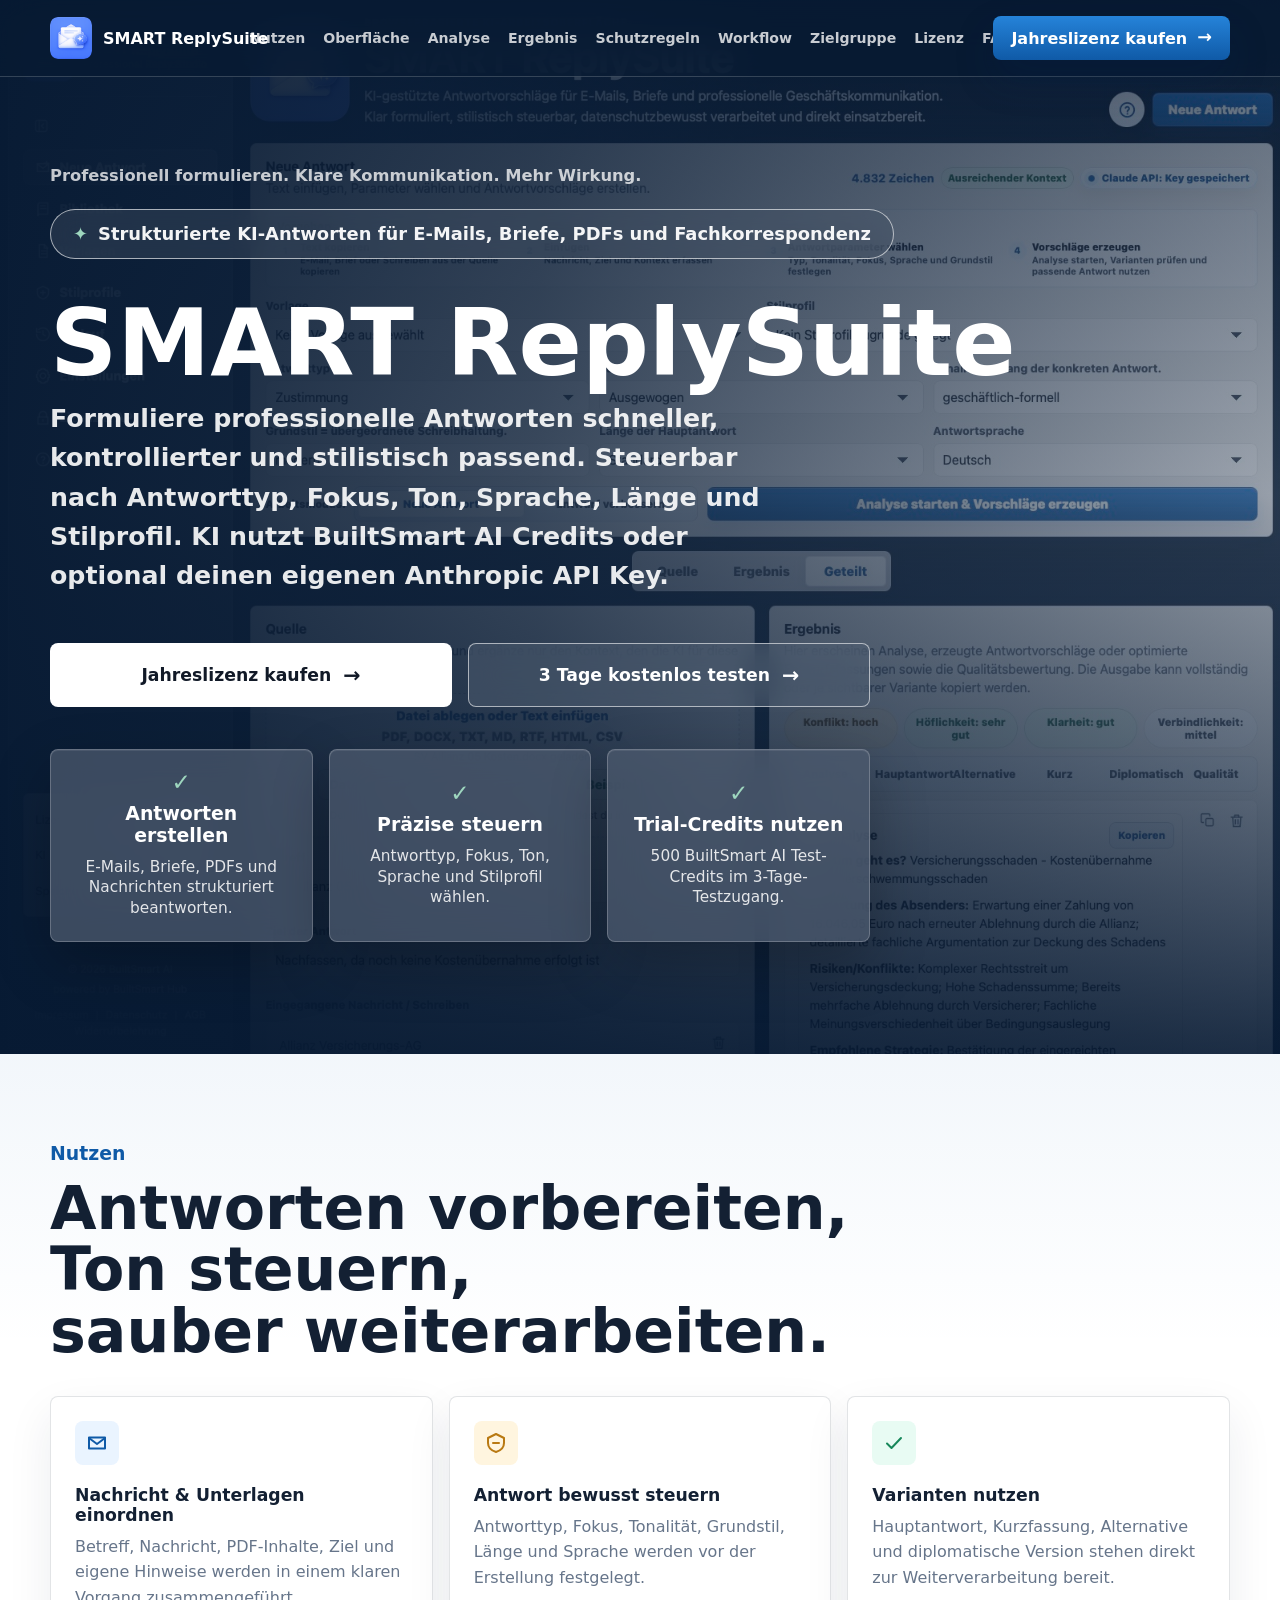
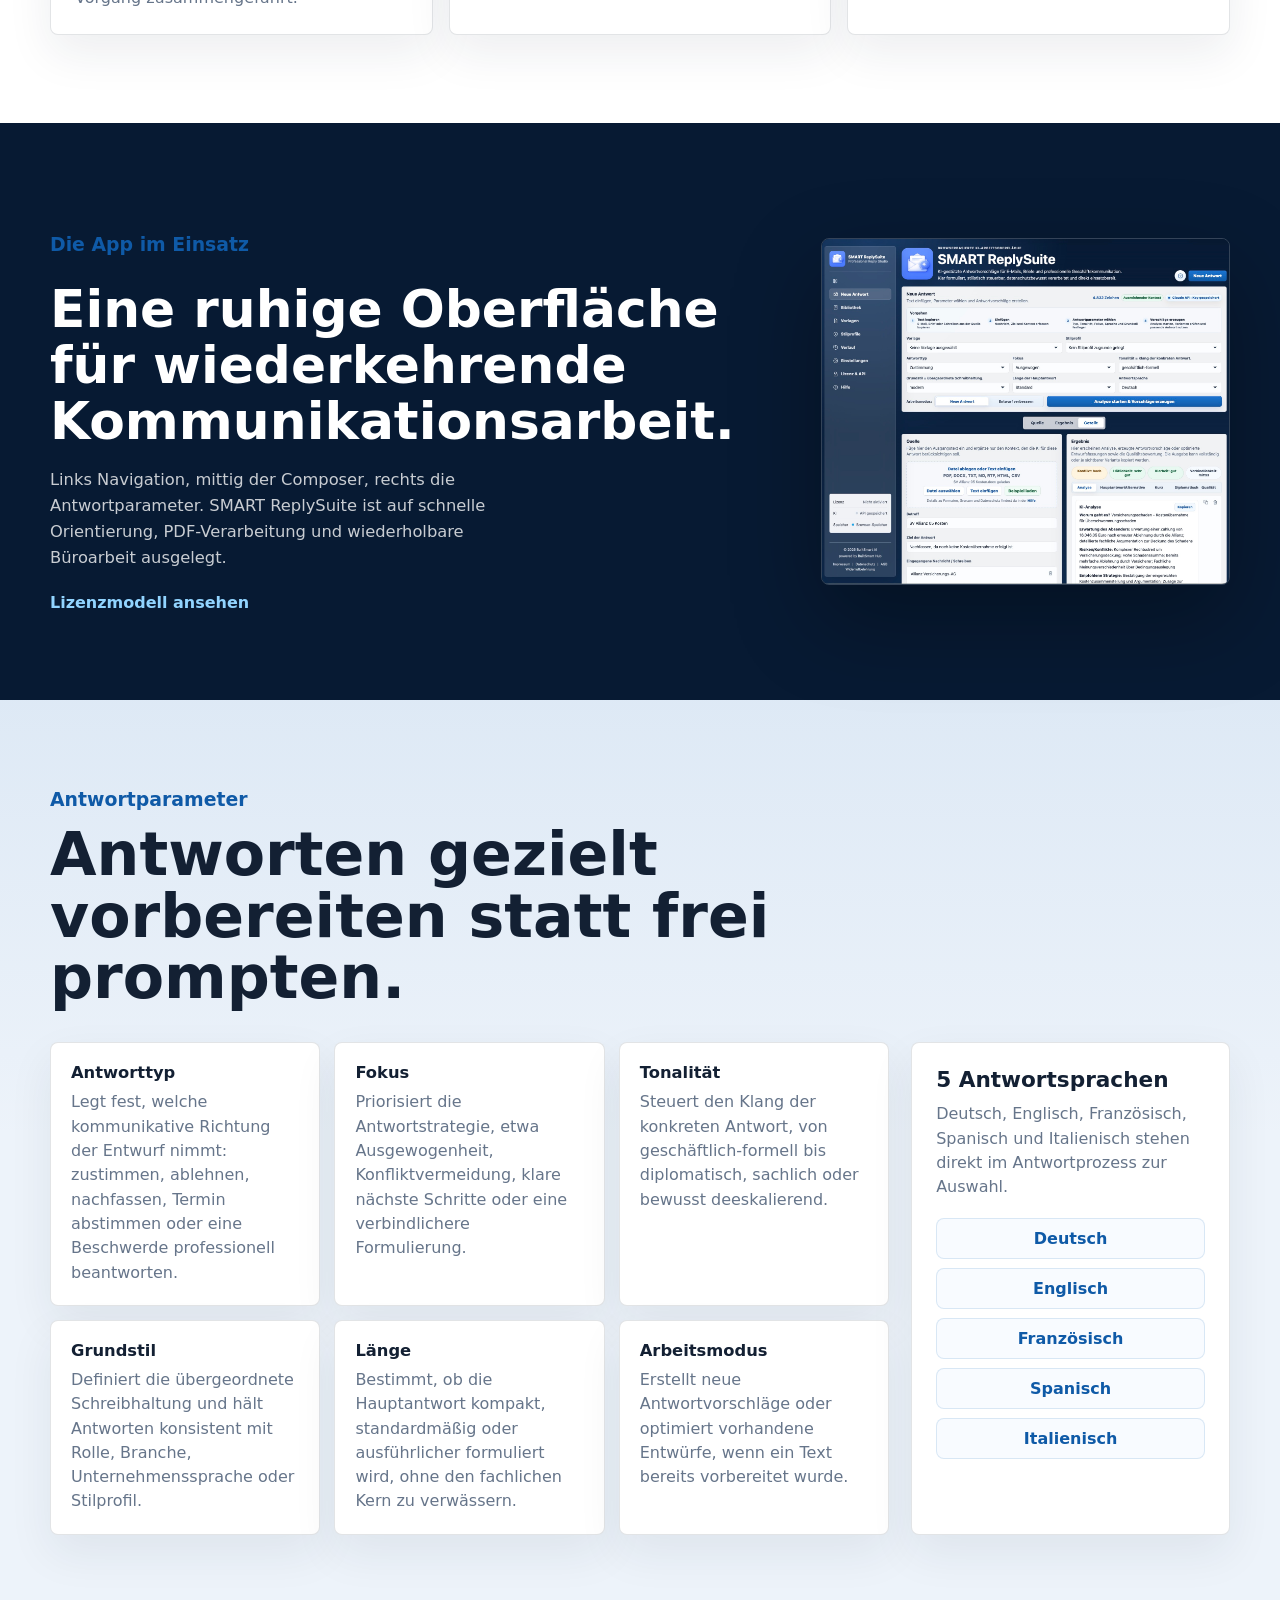
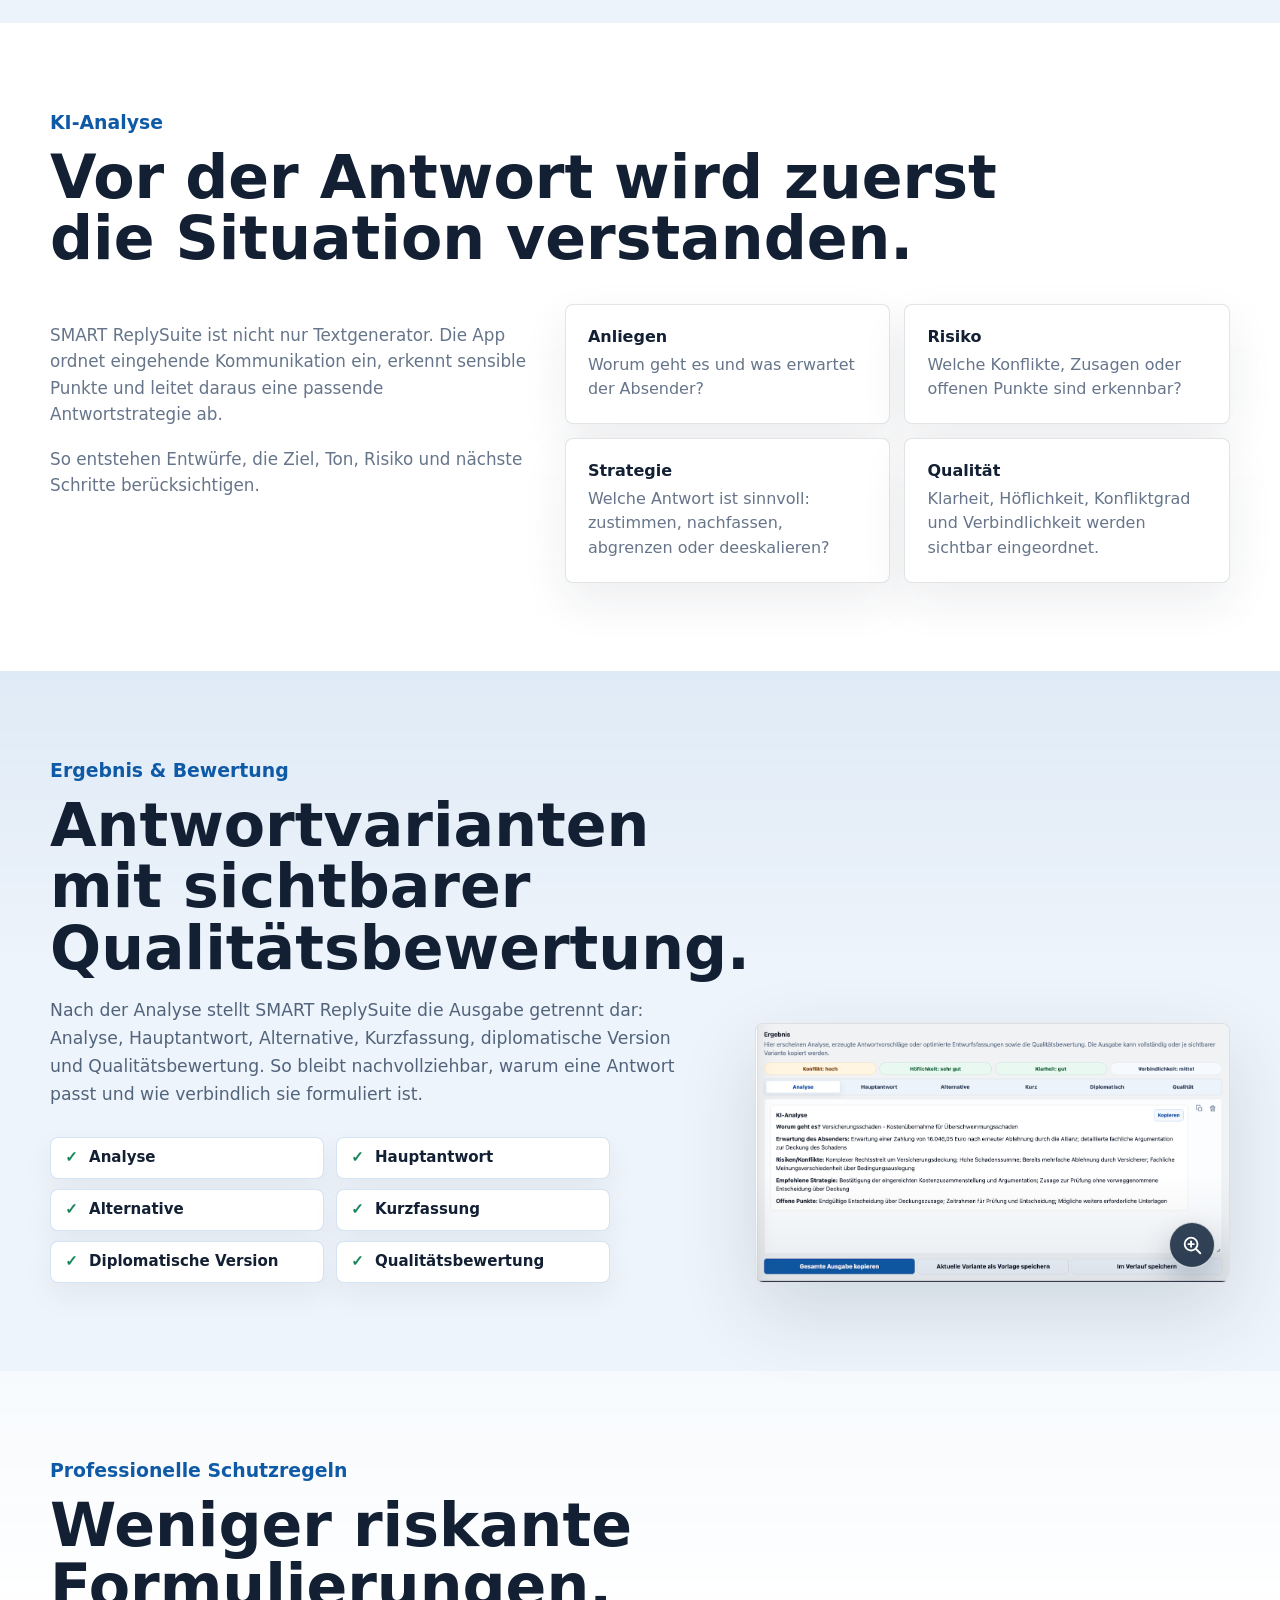
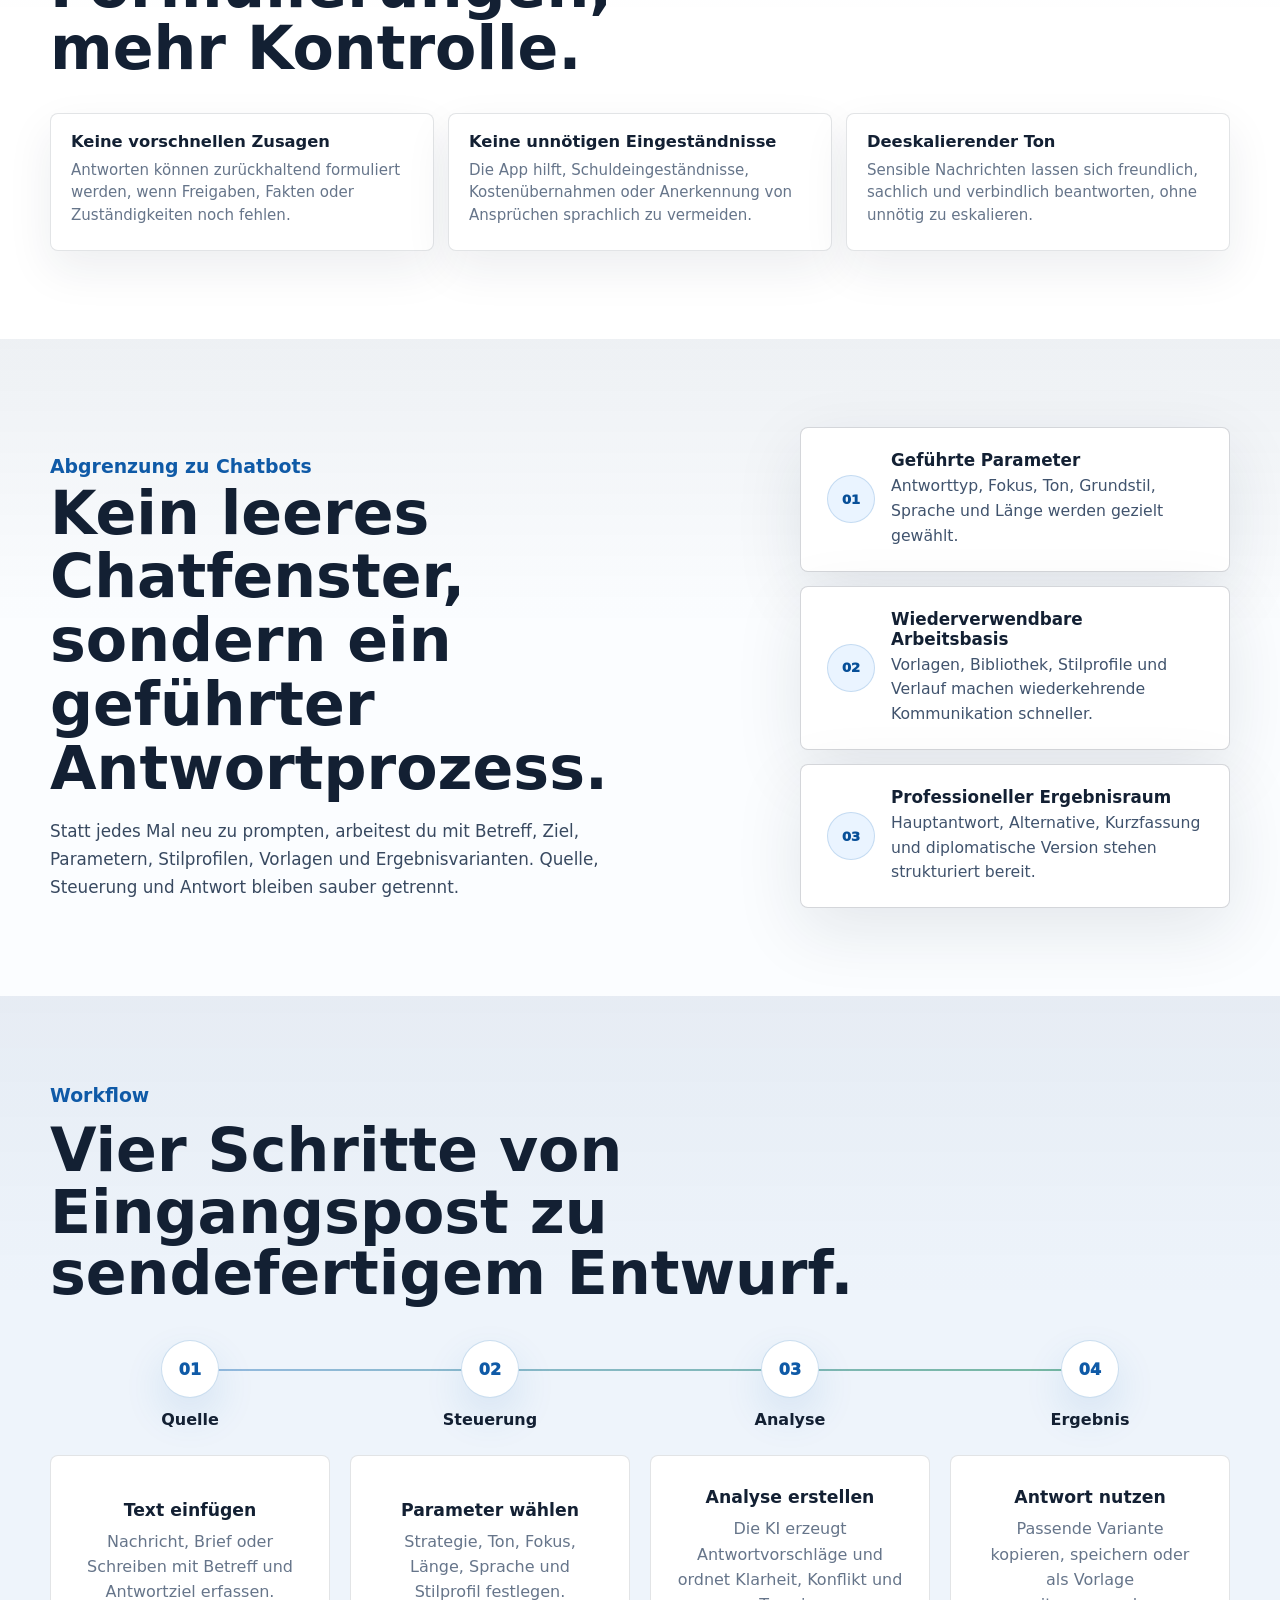
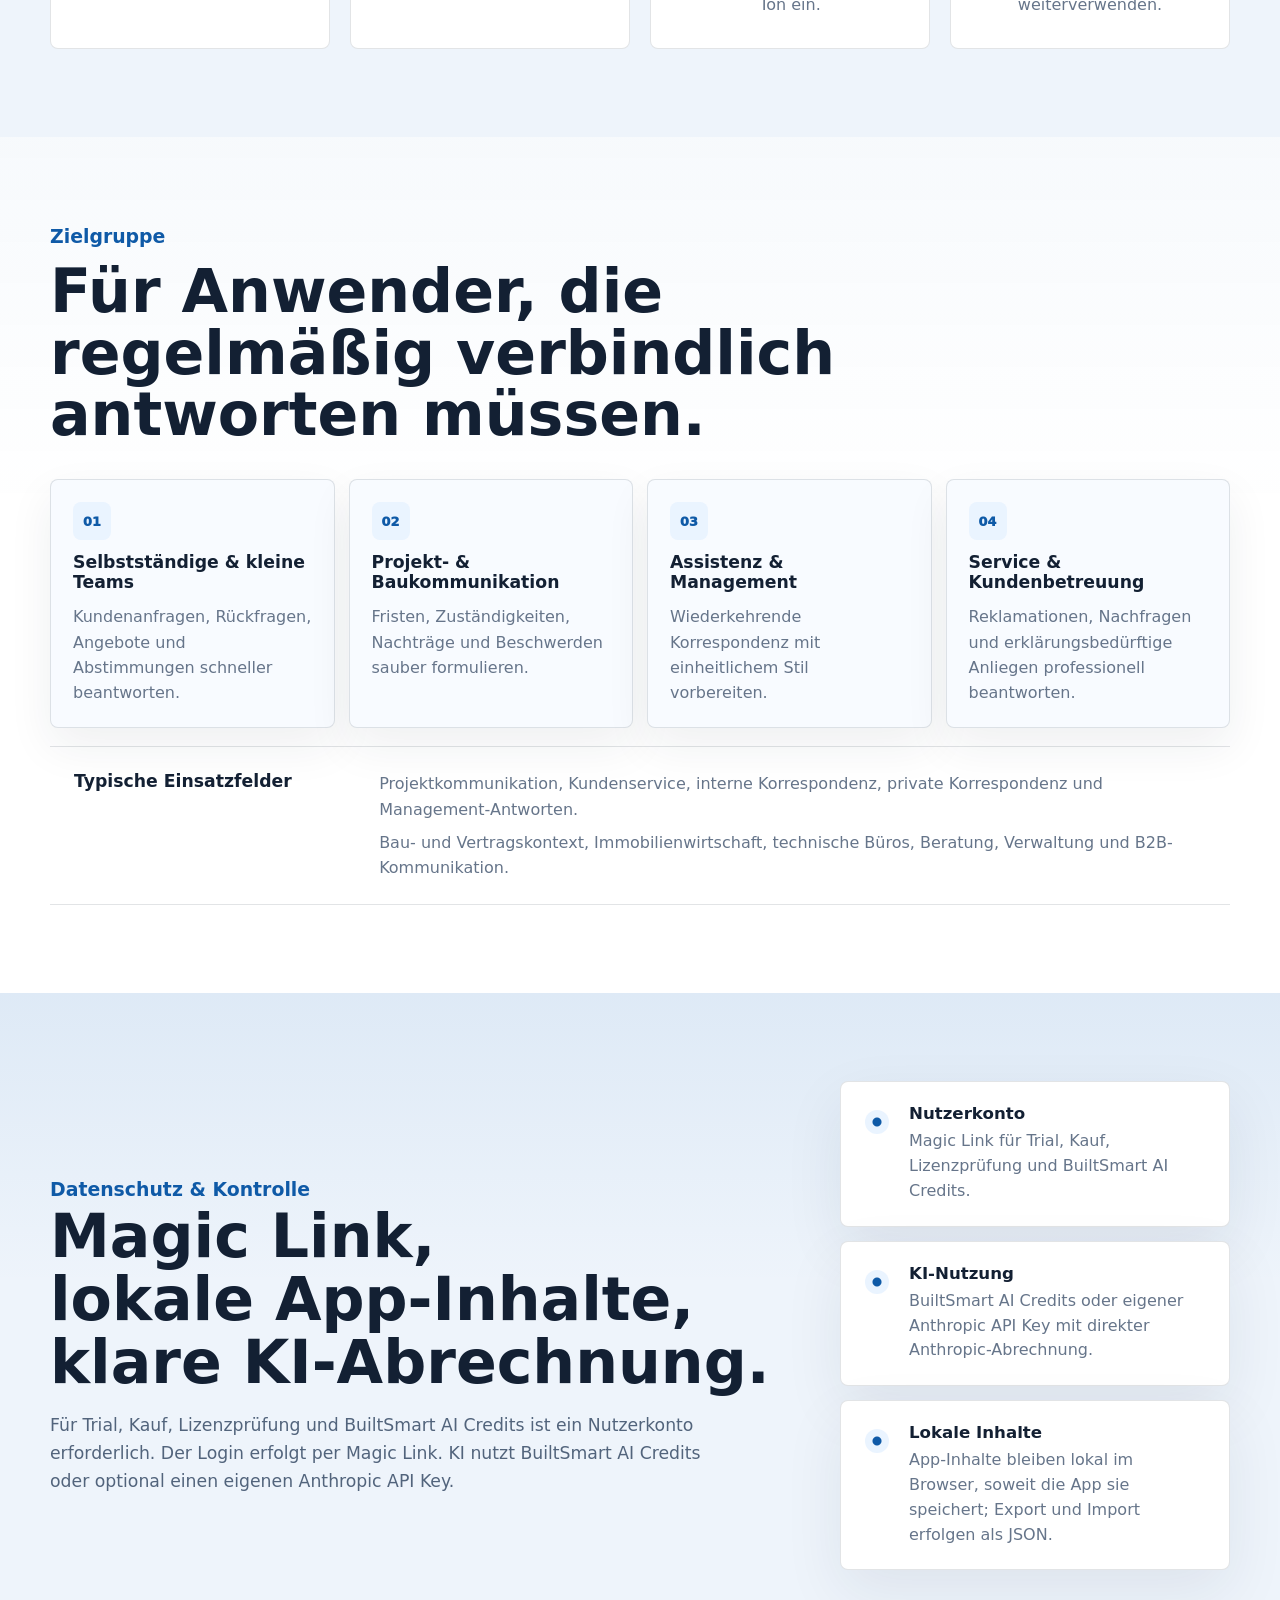
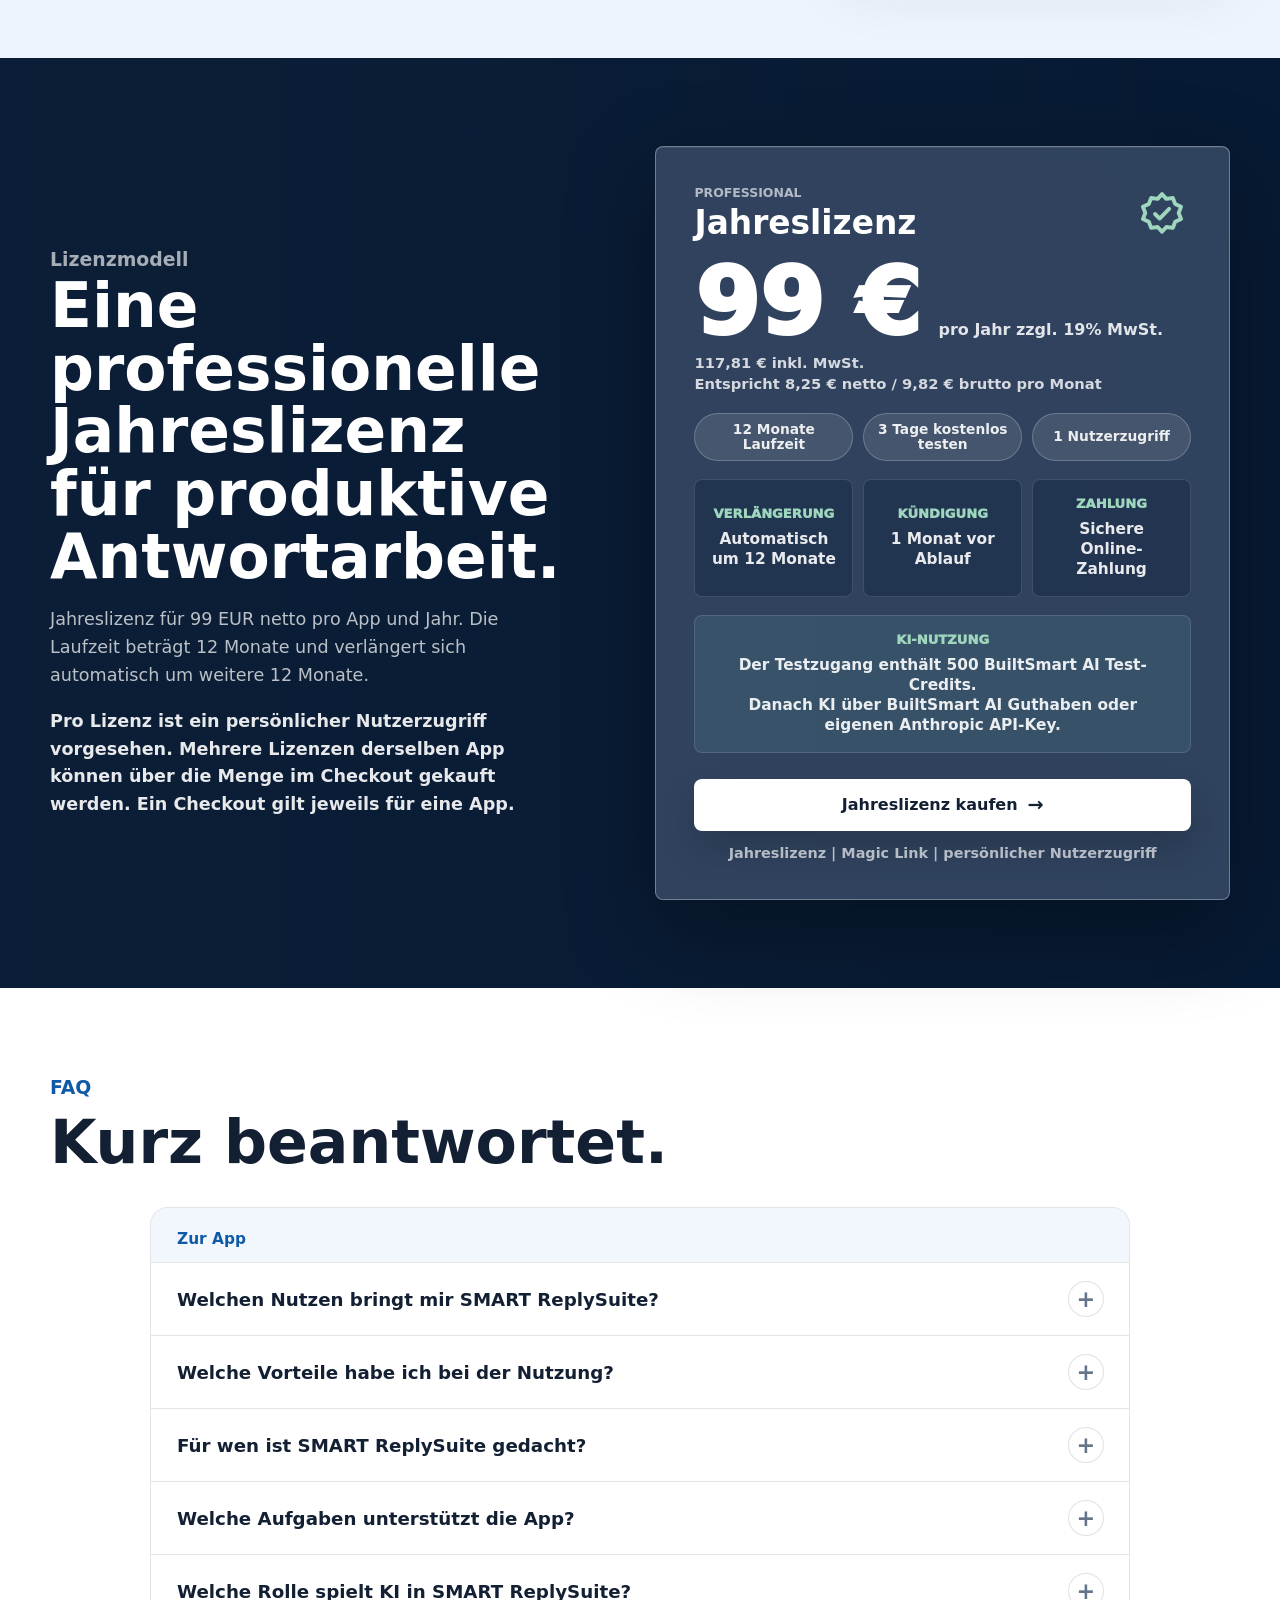
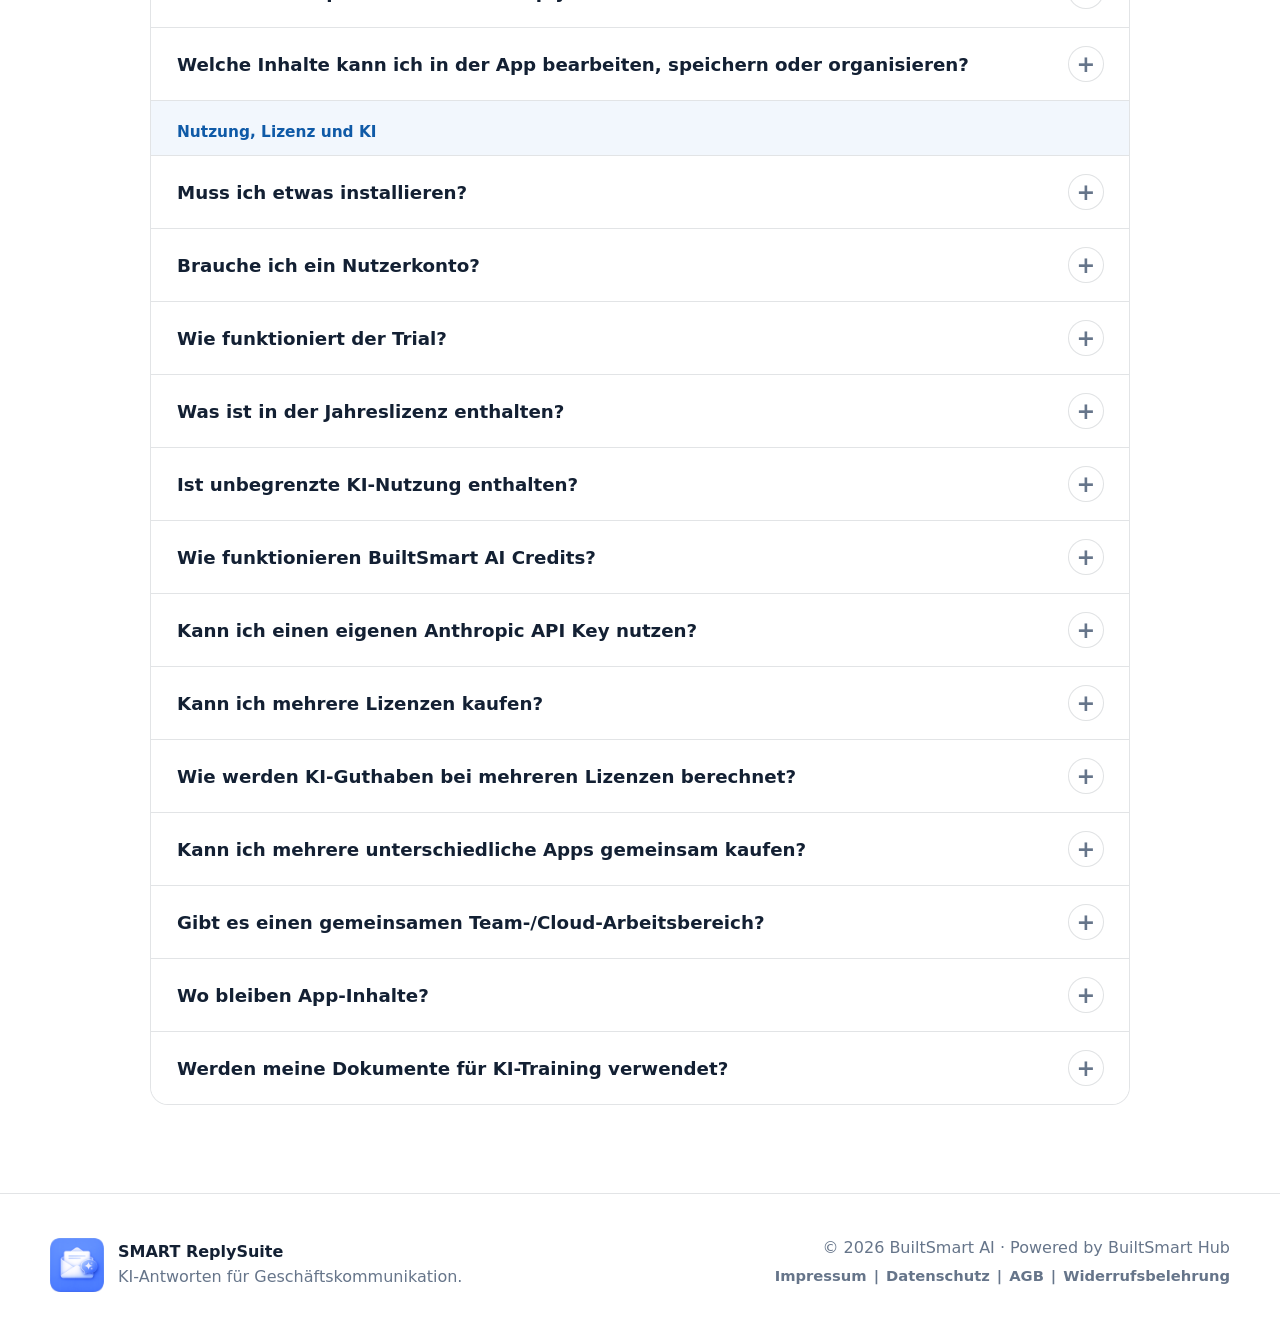
==== landing.html @ ddce15d4 "Update trial credits copy" ====
<!DOCTYPE html>
<html lang="de">
<head>
  <meta charset="UTF-8">
  <meta name="viewport" content="width=device-width, initial-scale=1.0">
  <title>SMART ReplySuite | KI-Antworten für E-Mails, Briefe und PDFs</title>
  <meta name="description" content="SMART ReplySuite ist eine browserbasierte App für professionelle KI-Antworten auf E-Mails, Briefe, PDFs und Geschäftskorrespondenz mit BuiltSmart AI Credits oder eigenem Anthropic API Key.">
  <link rel="canonical" href="https://bm1964-25.github.io/SMART-ReplySuite-Landingpage/">
  <meta name="robots" content="index, follow">
  <meta property="og:title" content="SMART ReplySuite | KI-Antworten für E-Mails, Briefe und PDFs">
  <meta property="og:description" content="Browserbasierte BuiltSmart App für professionelle KI-Antworten, PDF-/OCR-Verarbeitung, Stilprofile, Vorlagen und kontrollierte Geschäftskommunikation.">
  <meta property="og:type" content="website">
  <meta property="og:url" content="https://bm1964-25.github.io/SMART-ReplySuite-Landingpage/">
  <meta property="og:image" content="https://bm1964-25.github.io/SMART-ReplySuite-Landingpage/landing-hero-shot.jpg">
  <meta property="og:site_name" content="SMART ReplySuite">
  <meta name="twitter:card" content="summary_large_image">
  <meta name="twitter:title" content="SMART ReplySuite | KI-Antworten für E-Mails, Briefe und PDFs">
  <meta name="twitter:description" content="Professionelle Antwortvorschläge für Geschäftskommunikation mit BuiltSmart AI Credits, optionalem Anthropic API Key, PDF-/OCR-Unterstützung und Qualitätsbewertung.">
  <meta name="twitter:image" content="https://bm1964-25.github.io/SMART-ReplySuite-Landingpage/landing-hero-shot.jpg">
  <script type="application/ld+json">
    {
      "@context": "https://schema.org",
      "@graph": [
        {
          "@type": "Organization",
          "@id": "https://www.built-smart-hub.com/#organization",
          "name": "BuiltSmart Hub",
          "url": "https://www.built-smart-hub.com/",
          "email": "info@built-smart-hub.com"
        },
        {
          "@type": "SoftwareApplication",
          "@id": "https://bm1964-25.github.io/SMART-ReplySuite-Landingpage/#software",
          "name": "SMART ReplySuite",
          "applicationCategory": "BusinessApplication",
          "operatingSystem": "Windows, macOS, moderne Browser",
          "description": "SMART ReplySuite ist eine browserbasierte BuiltSmart App für professionelle KI-Antworten auf E-Mails, Briefe, PDFs und Geschäftskorrespondenz. Die App unterstützt Antwortparameter, Stilprofile, Vorlagen, PDF-/OCR-Verarbeitung, KI-Analyse, Antwortvarianten und Qualitätsbewertung.",
          "audience": {
            "@type": "Audience",
            "audienceType": "Selbstständige, kleine Teams, Projektkommunikation, Assistenz, Management, Service und Kundenbetreuung"
          },
          "featureList": [
            "KI-Analyse eingehender Nachrichten und Schreiben",
            "Antwortparameter für Antworttyp, Fokus, Ton, Sprache, Länge und Stilprofil",
            "Hauptantwort, Alternative, Kurzfassung und diplomatische Version",
            "Qualitätsbewertung für Konflikt, Höflichkeit, Klarheit und Verbindlichkeit",
            "PDF-Verarbeitung und OCR-Unterstützung für gescannte Seiten",
            "Vorlagen, Bibliothek, Verlauf, Export und Import lokaler Arbeitsdaten als JSON",
            "BuiltSmart AI Credits oder optional eigener Anthropic API Key"
          ],
          "softwareHelp": "https://bm1964-25.github.io/SMART-ReplySuite-Landingpage/#faq",
          "url": "https://bm1964-25.github.io/SMART-ReplySuite-Landingpage/",
          "image": "https://bm1964-25.github.io/SMART-ReplySuite-Landingpage/landing-hero-shot.jpg",
          "publisher": {
            "@id": "https://www.built-smart-hub.com/#organization"
          },
          "offers": {
            "@type": "Offer",
            "@id": "https://bm1964-25.github.io/SMART-ReplySuite-Landingpage/#offer",
            "name": "SMART ReplySuite Jahreslizenz",
            "price": "99.00",
            "priceCurrency": "EUR",
            "url": "https://bm1964-25.github.io/Landing-Tafel-Kontakt/?app=SMART%20ReplySuite&return=https%3A%2F%2Fbm1964-25.github.io%2FSMART-ReplySuite-Landingpage%2F",
            "availability": "https://schema.org/InStock",
            "priceSpecification": {
              "@type": "PriceSpecification",
              "price": "99.00",
              "priceCurrency": "EUR",
              "valueAddedTaxIncluded": false
            },
            "description": "Jahreslizenz für 99 Euro netto pro App und Jahr. Die Laufzeit beträgt 12 Monate und verlängert sich automatisch um weitere 12 Monate. Die Kündigung ist bis 1 Monat vor Ablauf möglich. Pro Lizenz ist ein persönlicher Nutzerzugriff vorgesehen. Die Jahreslizenz enthält den App-Zugang, aber keine unbegrenzte KI-Nutzung."
          }
        },
        {
          "@type": "Product",
          "@id": "https://bm1964-25.github.io/SMART-ReplySuite-Landingpage/#product",
          "name": "SMART ReplySuite",
          "description": "Browserbasierte BuiltSmart App für professionelle KI-gestützte Antwortarbeit mit PDF-/OCR-Verarbeitung, BuiltSmart AI Credits, optionalem Anthropic API Key und persönlichem Nutzerzugriff.",
          "brand": {
            "@type": "Brand",
            "name": "SMART ReplySuite"
          },
          "offers": {
            "@id": "https://bm1964-25.github.io/SMART-ReplySuite-Landingpage/#offer"
          }
        },
        {
          "@type": "FAQPage",
          "@id": "https://bm1964-25.github.io/SMART-ReplySuite-Landingpage/#faqpage",
          "mainEntity": [
            {
              "@type": "Question",
              "name": "Welchen Nutzen bringt mir SMART ReplySuite?",
              "acceptedAnswer": {
                "@type": "Answer",
                "text": "SMART ReplySuite hilft, E-Mails, Briefe, PDFs und wiederkehrende Korrespondenz schneller, strukturierter und kontrollierter zu beantworten. Die App verbindet Analyse, Antwortparameter, Stilprofile, Vorlagen und mehrere Antwortvarianten."
              }
            },
            {
              "@type": "Question",
              "name": "Welche Vorteile habe ich bei der Nutzung?",
              "acceptedAnswer": {
                "@type": "Answer",
                "text": "Antworten werden nachvollziehbarer vorbereitet, Tonalität und Verbindlichkeit lassen sich gezielt steuern, sensible Punkte werden sichtbar und Varianten wie Hauptantwort, Alternative, Kurzfassung und diplomatische Version stehen direkt bereit."
              }
            },
            {
              "@type": "Question",
              "name": "Für wen ist SMART ReplySuite gedacht?",
              "acceptedAnswer": {
                "@type": "Answer",
                "text": "Die App richtet sich an Selbstständige, kleine Teams, Projektkommunikation, Assistenz, Management, Service und Kundenbetreuung, die regelmäßig verbindlich und professionell antworten müssen."
              }
            },
            {
              "@type": "Question",
              "name": "Welche Aufgaben unterstützt die App?",
              "acceptedAnswer": {
                "@type": "Answer",
                "text": "SMART ReplySuite unterstützt beim Einordnen eingehender Nachrichten, beim Auslesen von PDF-Inhalten, beim Festlegen von Antwortparametern, beim Erstellen von KI-Analysen und beim Formulieren mehrerer Antwortvarianten."
              }
            },
            {
              "@type": "Question",
              "name": "Welche Rolle spielt KI in SMART ReplySuite?",
              "acceptedAnswer": {
                "@type": "Answer",
                "text": "KI ist Bestandteil der App-Funktion. Der Testzugang enthält 500 BuiltSmart AI Test-Credits. Danach laufen KI-Anfragen über BuiltSmart AI Guthaben oder optional über einen eigenen Anthropic API-Key."
              }
            },
            {
              "@type": "Question",
              "name": "Welche Inhalte kann ich in der App bearbeiten, speichern oder organisieren?",
              "acceptedAnswer": {
                "@type": "Answer",
                "text": "Du kannst Nachrichten, Briefe, PDF-Inhalte, Antwortentwürfe, Vorlagen, Stilprofile, Bibliothekseinträge und Verlauf organisieren. Wenn lokale Arbeitsdaten gespeichert werden, können sie als JSON exportiert und wieder importiert werden."
              }
            },
            {
              "@type": "Question",
              "name": "Muss ich etwas installieren?",
              "acceptedAnswer": {
                "@type": "Answer",
                "text": "Nein. SMART ReplySuite läuft browserbasiert in modernen Browsern auf Windows, macOS und anderen Systemen. Es ist kein Installer und keine separate Desktop-Installation erforderlich."
              }
            },
            {
              "@type": "Question",
              "name": "Brauche ich ein Nutzerkonto?",
              "acceptedAnswer": {
                "@type": "Answer",
                "text": "Ja. Für Trial, Kauf, Lizenzprüfung und BuiltSmart AI Credits ist ein Nutzerkonto erforderlich. Der Login erfolgt per Magic Link."
              }
            },
            {
              "@type": "Question",
              "name": "Wie funktioniert der Trial?",
              "acceptedAnswer": {
                "@type": "Answer",
                "text": "Du kannst SMART ReplySuite 3 Tage kostenlos testen. Der Testzugang enthält 500 BuiltSmart AI Test-Credits. Danach benötigst du eine Jahreslizenz. KI-Anfragen laufen anschließend über BuiltSmart AI Guthaben oder deinen eigenen Anthropic API-Key."
              }
            },
            {
              "@type": "Question",
              "name": "Was ist in der Jahreslizenz enthalten?",
              "acceptedAnswer": {
                "@type": "Answer",
                "text": "Die Jahreslizenz enthält den App-Zugang für einen persönlichen Nutzerzugriff. KI-Nutzung wird separat über BuiltSmart AI Credits oder über einen eigenen Anthropic API Key abgerechnet."
              }
            },
            {
              "@type": "Question",
              "name": "Ist unbegrenzte KI-Nutzung enthalten?",
              "acceptedAnswer": {
                "@type": "Answer",
                "text": "Nein. Die Jahreslizenz enthält den App-Zugang, aber keine unbegrenzte KI-Nutzung. KI-Aktionen werden über BuiltSmart AI Credits oder über einen eigenen Anthropic API Key genutzt."
              }
            },
            {
              "@type": "Question",
              "name": "Wie funktionieren BuiltSmart AI Credits?",
              "acceptedAnswer": {
                "@type": "Answer",
                "text": "BuiltSmart AI Credits gehören zum jeweiligen Nutzerkonto und sind appübergreifend innerhalb dieses Nutzerkontos nutzbar. Vor KI-Aktionen zeigt die App den voraussichtlichen Credit-Verbrauch an."
              }
            },
            {
              "@type": "Question",
              "name": "Kann ich einen eigenen Anthropic API Key nutzen?",
              "acceptedAnswer": {
                "@type": "Answer",
                "text": "Ja. Alternativ zu BuiltSmart AI Credits kann ein eigener Anthropic API Key genutzt werden. Die Abrechnung erfolgt dann direkt über Anthropic. Der Key bleibt lokal in der jeweiligen App und wird nicht an das BuiltSmart Lizenzsystem gesendet."
              }
            },
            {
              "@type": "Question",
              "name": "Kann ich mehrere Lizenzen kaufen?",
              "acceptedAnswer": {
                "@type": "Answer",
                "text": "Ja. Mehrere Lizenzen derselben App können im Checkout über die Menge gekauft werden. Jede Lizenz ist für einen getrennten persönlichen Nutzerzugriff vorgesehen."
              }
            },
            {
              "@type": "Question",
              "name": "Wie werden KI-Guthaben bei mehreren Lizenzen berechnet?",
              "acceptedAnswer": {
                "@type": "Answer",
                "text": "Mehrere App-Lizenzen schalten mehrere persönliche Nutzerzugriffe frei. BuiltSmart AI Credits werden separat pro Nutzerkonto geführt. Trial-Credits werden beim Start des Trials dem jeweiligen Nutzerkonto gutgeschrieben. Bezahlte AI-Credits stehen dem Nutzerkonto zur Verfügung, über das sie gekauft wurden."
              }
            },
            {
              "@type": "Question",
              "name": "Kann ich mehrere unterschiedliche Apps gemeinsam kaufen?",
              "acceptedAnswer": {
                "@type": "Answer",
                "text": "Nein. Ein Checkout gilt jeweils für eine App. Mehrere Lizenzen derselben App können über die Menge gekauft werden."
              }
            },
            {
              "@type": "Question",
              "name": "Gibt es einen gemeinsamen Team-/Cloud-Arbeitsbereich?",
              "acceptedAnswer": {
                "@type": "Answer",
                "text": "Nein. Mehrere Lizenzen bedeuten mehrere getrennte persönliche Nutzerzugriffe, keinen gemeinsamen Team-/Cloud-Arbeitsbereich."
              }
            },
            {
              "@type": "Question",
              "name": "Wo bleiben App-Inhalte?",
              "acceptedAnswer": {
                "@type": "Answer",
                "text": "App-Inhalte bleiben in der jeweiligen App lokal im Browser, soweit die App so gebaut ist. Wenn eigene Inhalte gespeichert werden, werden Export und Import angeboten."
              }
            },
            {
              "@type": "Question",
              "name": "Werden meine Dokumente für KI-Training verwendet?",
              "acceptedAnswer": {
                "@type": "Answer",
                "text": "Bei Nutzung über die Anthropic API werden Inhalte nur zur jeweiligen KI-Anfrage übertragen. Nach Anthropic-Angaben werden Daten aus kommerziellen Produkten wie der Anthropic API nicht zum Training generativer Modelle verwendet, sofern der Kunde nicht ausdrücklich einer Nutzung zur Modellverbesserung zustimmt. Das unterscheidet sich von privaten Chat-Oberflächen, deren Datenschutz- und Trainingsoptionen separat geregelt sein können."
              }
            }
          ]
        }
      ]
    }
  </script>
  <script>
    (() => {
      if ("scrollRestoration" in history) {
        history.scrollRestoration = "manual";
      }

      const showHero = () => {
        if (window.location.hash) {
          history.replaceState(null, "", window.location.pathname + window.location.search);
        }
        window.scrollTo(0, 0);
      };

      showHero();
      window.addEventListener("DOMContentLoaded", showHero, { once: true });
      window.addEventListener("load", () => {
        showHero();
        requestAnimationFrame(showHero);
        window.setTimeout(showHero, 150);
      });
      window.addEventListener("pageshow", () => {
        showHero();
        requestAnimationFrame(showHero);
      });
    })();
  </script>
  <link rel="stylesheet" href="landing-styles.css?v=20260531-builtstandard">
</head>
<body>
  <header class="site-header" aria-label="Seitennavigation">
    <a class="brand" href="landing.html" aria-label="SMART ReplySuite Start">
      <img src="assets/smart-mailresponse-icon.png" alt="" aria-hidden="true">
      <span>SMART ReplySuite</span>
    </a>
    <nav class="nav-links" aria-label="Landingpage Navigation">
      <a href="#benefits">Nutzen</a>
      <a href="#product">Oberfläche</a>
      <a href="#analysis">Analyse</a>
      <a href="#result">Ergebnis</a>
      <a href="#safeguards">Schutzregeln</a>
      <a href="#workflow">Workflow</a>
      <a href="#audience">Zielgruppe</a>
      <a href="#pricing">Lizenz</a>
      <a href="#faq">FAQ</a>
    </nav>
    <a class="nav-cta" href="https://bm1964-25.github.io/Landing-Tafel-Kontakt/?app=SMART%20ReplySuite&return=https%3A%2F%2Fbm1964-25.github.io%2FSMART-ReplySuite-Landingpage%2F">Jahreslizenz kaufen</a>
  </header>

  <main>
    <section class="hero" aria-labelledby="hero-title">
      <div class="hero-media" aria-hidden="true">
        <img src="landing-hero-shot.jpg?v=20260525-hero-shot" alt="">
      </div>
      <div class="hero-content">
        <p class="eyebrow">Professionell formulieren. Klare Kommunikation. Mehr Wirkung.</p>
        <p class="hero-pill">Strukturierte KI-Antworten für E-Mails, Briefe, PDFs und Fachkorrespondenz</p>
        <h1 id="hero-title">SMART ReplySuite</h1>
        <p class="hero-copy">Formuliere professionelle Antworten schneller, kontrollierter und stilistisch passend. Steuerbar nach Antworttyp, Fokus, Ton, Sprache, Länge und Stilprofil. KI nutzt BuiltSmart AI Credits oder optional deinen eigenen Anthropic API Key.</p>
        <div class="hero-actions" aria-label="Hauptaktionen">
          <a class="primary-button" href="https://bm1964-25.github.io/Landing-Tafel-Kontakt/?app=SMART%20ReplySuite&return=https%3A%2F%2Fbm1964-25.github.io%2FSMART-ReplySuite-Landingpage%2F">Jahreslizenz kaufen</a>
          <a class="secondary-button" href="https://bm1964-25.github.io/Landing-Tafel-Kontakt/?app=SMART%20ReplySuite&return=https%3A%2F%2Fbm1964-25.github.io%2FSMART-ReplySuite-Landingpage%2F">3 Tage kostenlos testen</a>
        </div>
        <dl class="hero-metrics" aria-label="Produktvorteile">
          <div><dt>Antworten erstellen</dt><dd>E-Mails, Briefe, PDFs und Nachrichten strukturiert beantworten.</dd></div>
          <div><dt>Präzise steuern</dt><dd>Antworttyp, Fokus, Ton, Sprache und Stilprofil wählen.</dd></div>
          <div><dt>Trial-Credits nutzen</dt><dd>500 BuiltSmart AI Test-Credits im 3-Tage-Testzugang.</dd></div>
        </dl>
      </div>
    </section>

    <section class="section intro-section" id="benefits" aria-labelledby="benefits-title">
      <div class="section-heading">
        <p class="eyebrow dark">Nutzen</p>
        <h2 id="benefits-title">Antworten vorbereiten,<br>Ton steuern,<br>sauber weiterarbeiten.</h2>
      </div>
      <div class="intro-grid">
        <article>
          <span class="icon-wrap" aria-hidden="true">
            <svg viewBox="0 0 24 24"><path d="M4 6.5h16v11H4v-11Z"></path><path d="m4 7 8 6 8-6"></path></svg>
          </span>
          <h3>Nachricht & Unterlagen einordnen</h3>
          <p>Betreff, Nachricht, PDF-Inhalte, Ziel und eigene Hinweise werden in einem klaren Vorgang zusammengeführt.</p>
        </article>
        <article>
          <span class="icon-wrap amber" aria-hidden="true">
            <svg viewBox="0 0 24 24"><path d="M12 3 4 7v5c0 4.6 3.2 7.5 8 9 4.8-1.5 8-4.4 8-9V7l-8-4Z"></path><path d="M9 12h6"></path></svg>
          </span>
          <h3>Antwort bewusst steuern</h3>
          <p>Antworttyp, Fokus, Tonalität, Grundstil, Länge und Sprache werden vor der Erstellung festgelegt.</p>
        </article>
        <article>
          <span class="icon-wrap green" aria-hidden="true">
            <svg viewBox="0 0 24 24"><path d="M5 12.5 9.5 17 19 7"></path></svg>
          </span>
          <h3>Varianten nutzen</h3>
          <p>Hauptantwort, Kurzfassung, Alternative und diplomatische Version stehen direkt zur Weiterverarbeitung bereit.</p>
        </article>
      </div>
    </section>

    <section class="product-band" id="product" aria-labelledby="product-title">
      <div class="product-copy">
        <p class="eyebrow dark">Die App im Einsatz</p>
        <h2 id="product-title">Eine ruhige Oberfläche für wiederkehrende <span class="no-break">Kommunikationsarbeit.</span></h2>
        <p>Links Navigation, mittig der Composer, rechts die Antwortparameter. SMART ReplySuite ist auf schnelle Orientierung, PDF-Verarbeitung und wiederholbare Büroarbeit ausgelegt.</p>
        <a class="text-link" href="#pricing">Lizenzmodell ansehen</a>
      </div>
      <figure class="product-shot">
        <img src="landing-hero-shot.jpg?v=20260525-hero-shot" alt="Screenshot der SMART ReplySuite Arbeitsoberfläche">
      </figure>
    </section>

    <section class="section parameter-section" id="parameters" aria-labelledby="parameters-title">
      <div class="section-heading">
        <p class="eyebrow dark">Antwortparameter</p>
        <h2 id="parameters-title">Antworten gezielt vorbereiten statt frei prompten.</h2>
      </div>
      <div class="parameter-layout">
        <div class="parameter-grid" aria-label="Antwortparameter">
            <article><strong>Antworttyp</strong><span>Legt fest, welche kommunikative Richtung der Entwurf nimmt: zustimmen, ablehnen, nachfassen, Termin abstimmen oder eine Beschwerde professionell beantworten.</span></article>
            <article><strong>Fokus</strong><span>Priorisiert die Antwortstrategie, etwa Ausgewogenheit, Konfliktvermeidung, klare nächste Schritte oder eine verbindlichere Formulierung.</span></article>
            <article><strong>Tonalität</strong><span>Steuert den Klang der konkreten Antwort, von geschäftlich-formell bis diplomatisch, sachlich oder bewusst deeskalierend.</span></article>
            <article><strong>Grundstil</strong><span>Definiert die übergeordnete Schreibhaltung und hält Antworten konsistent mit Rolle, Branche, Unternehmenssprache oder Stilprofil.</span></article>
            <article><strong>Länge</strong><span>Bestimmt, ob die Hauptantwort kompakt, standardmäßig oder ausführlicher formuliert wird, ohne den fachlichen Kern zu verwässern.</span></article>
            <article><strong>Arbeitsmodus</strong><span>Erstellt neue Antwortvorschläge oder optimiert vorhandene Entwürfe, wenn ein Text bereits vorbereitet wurde.</span></article>
        </div>
        <aside class="language-panel" aria-label="Antwortsprachen">
          <h3>5 Antwortsprachen</h3>
          <p>Deutsch, Englisch, Französisch, Spanisch und Italienisch stehen direkt im Antwortprozess zur Auswahl.</p>
          <div>
            <span>Deutsch</span>
            <span>Englisch</span>
            <span>Französisch</span>
            <span>Spanisch</span>
            <span>Italienisch</span>
          </div>
        </aside>
      </div>
    </section>

    <section class="section analysis-section" id="analysis" aria-labelledby="analysis-title">
      <div class="section-heading">
        <p class="eyebrow dark">KI-Analyse</p>
        <h2 id="analysis-title">Vor der Antwort wird zuerst die Situation verstanden.</h2>
      </div>
      <div class="analysis-layout">
        <div class="analysis-copy">
          <p>SMART ReplySuite ist nicht nur Textgenerator. Die App ordnet eingehende Kommunikation ein, erkennt sensible Punkte und leitet daraus eine passende Antwortstrategie ab.</p>
          <p>So entstehen Entwürfe, die Ziel, Ton, Risiko und nächste Schritte berücksichtigen.</p>
        </div>
        <div class="analysis-grid" aria-label="Analysemerkmale">
          <article><strong>Anliegen</strong><span>Worum geht es und was erwartet der Absender?</span></article>
          <article><strong>Risiko</strong><span>Welche Konflikte, Zusagen oder offenen Punkte sind erkennbar?</span></article>
          <article><strong>Strategie</strong><span>Welche Antwort ist sinnvoll: zustimmen, nachfassen, abgrenzen oder deeskalieren?</span></article>
          <article><strong>Qualität</strong><span>Klarheit, Höflichkeit, Konfliktgrad und Verbindlichkeit werden sichtbar eingeordnet.</span></article>
        </div>
      </div>
    </section>

    <section class="section result-section" id="result" aria-labelledby="result-title">
      <div class="result-copy">
        <p class="eyebrow dark">Ergebnis & Bewertung</p>
        <h2 id="result-title">Antwortvarianten mit sichtbarer Qualitätsbewertung.</h2>
        <p>Nach der Analyse stellt SMART ReplySuite die Ausgabe getrennt dar: Analyse, Hauptantwort, Alternative, Kurzfassung, diplomatische Version und Qualitätsbewertung. So bleibt nachvollziehbar, warum eine Antwort passt und wie verbindlich sie formuliert ist.</p>
        <div class="result-highlights" aria-label="Bestandteile der Ergebnisansicht">
          <span>Analyse</span>
          <span>Hauptantwort</span>
          <span>Alternative</span>
          <span>Kurzfassung</span>
          <span>Diplomatische Version</span>
          <span>Qualitätsbewertung</span>
        </div>
      </div>
      <a class="result-shot" href="#result-shot-full" aria-label="Ergebnisansicht vergrößern">
        <img src="landing-result-shot.png" alt="Screenshot der Ergebnisansicht mit Analyse, Antwortvarianten und Qualitätsbewertung">
        <span class="zoom-badge" aria-hidden="true">
          <svg viewBox="0 0 24 24"><path d="m21 21-4.35-4.35"></path><circle cx="11" cy="11" r="7"></circle><path d="M11 8v6"></path><path d="M8 11h6"></path></svg>
        </span>
      </a>
    </section>

    <div class="shot-lightbox" id="result-shot-full" role="dialog" aria-label="Vergrößerte Ergebnisansicht">
      <a class="lightbox-close" href="#result" aria-label="Vergrößerte Ansicht schließen">Schließen</a>
      <img src="landing-result-shot.png" alt="Vergrößerter Screenshot der Ergebnisansicht von SMART ReplySuite">
    </div>

    <section class="section safeguards-section" id="safeguards" aria-labelledby="safeguards-title">
      <div class="section-heading narrow">
        <p class="eyebrow dark">Professionelle Schutzregeln</p>
        <h2 id="safeguards-title">Weniger riskante Formulierungen, mehr Kontrolle.</h2>
      </div>
      <div class="safeguard-grid">
        <article>
          <h3>Keine vorschnellen Zusagen</h3>
          <p>Antworten können zurückhaltend formuliert werden, wenn Freigaben, Fakten oder Zuständigkeiten noch fehlen.</p>
        </article>
        <article>
          <h3>Keine unnötigen Eingeständnisse</h3>
          <p>Die App hilft, Schuldeingeständnisse, Kostenübernahmen oder Anerkennung von Ansprüchen sprachlich zu vermeiden.</p>
        </article>
        <article>
          <h3>Deeskalierender Ton</h3>
          <p>Sensible Nachrichten lassen sich freundlich, sachlich und verbindlich beantworten, ohne unnötig zu eskalieren.</p>
        </article>
      </div>
    </section>

    <section class="section comparison-section" id="comparison" aria-labelledby="comparison-title">
      <div class="comparison-copy">
        <p class="eyebrow dark">Abgrenzung zu Chatbots</p>
        <h2 id="comparison-title">Kein leeres Chatfenster, sondern ein geführter <span class="no-break">Antwortprozess.</span></h2>
        <p>Statt jedes Mal neu zu prompten, arbeitest du mit Betreff, Ziel, Parametern, Stilprofilen, Vorlagen und Ergebnisvarianten. Quelle, Steuerung und Antwort bleiben sauber getrennt.</p>
      </div>
      <div class="comparison-list" aria-label="Unterschiede zu freien Chatbots">
        <div><strong>Geführte Parameter</strong><span>Antworttyp, Fokus, Ton, Grundstil, Sprache und Länge werden gezielt gewählt.</span></div>
        <div><strong>Wiederverwendbare Arbeitsbasis</strong><span>Vorlagen, Bibliothek, Stilprofile und Verlauf machen wiederkehrende Kommunikation schneller.</span></div>
        <div><strong>Professioneller Ergebnisraum</strong><span>Hauptantwort, Alternative, Kurzfassung und diplomatische Version stehen strukturiert bereit.</span></div>
      </div>
    </section>

    <section class="section workflow-section" id="workflow" aria-labelledby="workflow-title">
      <div class="workflow-heading">
        <p class="eyebrow dark">Workflow</p>
        <h2 id="workflow-title">Vier Schritte von Eingangspost zu sendefertigem Entwurf.</h2>
      </div>
      <div class="workflow-rail" aria-hidden="true">
        <div>
          <span>01</span>
          <strong>Quelle</strong>
        </div>
        <div>
          <span>02</span>
          <strong>Steuerung</strong>
        </div>
        <div>
          <span>03</span>
          <strong>Analyse</strong>
        </div>
        <div>
          <span>04</span>
          <strong>Ergebnis</strong>
        </div>
      </div>
      <div class="workflow-list">
        <article>
          <h3>Text einfügen</h3>
          <p>Nachricht, Brief oder Schreiben mit Betreff und Antwortziel erfassen.</p>
        </article>
        <article>
          <h3>Parameter wählen</h3>
          <p>Strategie, Ton, Fokus, Länge, Sprache und Stilprofil festlegen.</p>
        </article>
        <article>
          <h3>Analyse erstellen</h3>
          <p>Die KI erzeugt Antwortvorschläge und ordnet Klarheit, Konflikt und Ton ein.</p>
        </article>
        <article>
          <h3>Antwort nutzen</h3>
          <p>Passende Variante kopieren, speichern oder als Vorlage weiterverwenden.</p>
        </article>
      </div>
    </section>

    <section class="section audience-section" id="audience" aria-labelledby="audience-title">
      <div class="section-heading">
        <p class="eyebrow dark">Zielgruppe</p>
        <h2 id="audience-title">Für Anwender, die regelmäßig verbindlich antworten müssen.</h2>
      </div>
      <div class="audience-grid">
        <article>
          <span class="audience-kicker">01</span>
          <h3>Selbstständige & kleine Teams</h3>
          <p>Kundenanfragen, Rückfragen, Angebote und Abstimmungen schneller beantworten.</p>
        </article>
        <article>
          <span class="audience-kicker">02</span>
          <h3>Projekt- & Baukommunikation</h3>
          <p>Fristen, Zuständigkeiten, Nachträge und Beschwerden sauber formulieren.</p>
        </article>
        <article>
          <span class="audience-kicker">03</span>
          <h3>Assistenz & Management</h3>
          <p>Wiederkehrende Korrespondenz mit einheitlichem Stil vorbereiten.</p>
        </article>
        <article>
          <span class="audience-kicker">04</span>
          <h3>Service & Kundenbetreuung</h3>
          <p>Reklamationen, Nachfragen und erklärungsbedürftige Anliegen professionell beantworten.</p>
        </article>
      </div>
      <div class="industry-panel" aria-label="Typische Einsatzfelder">
        <h3>Typische Einsatzfelder</h3>
        <div>
          <p>Projektkommunikation, Kundenservice, interne Korrespondenz, private Korrespondenz und Management-Antworten.</p>
          <p>Bau- und Vertragskontext, Immobilienwirtschaft, technische Büros, Beratung, Verwaltung und B2B-Kommunikation.</p>
        </div>
      </div>
    </section>

    <section class="section security-section" id="security" aria-labelledby="security-title">
      <div class="security-copy">
        <p class="eyebrow dark">Datenschutz & Kontrolle</p>
        <h2 id="security-title"><span>Magic Link,</span><span>lokale App-Inhalte,</span><span>klare KI-Abrechnung.</span></h2>
        <p>Für Trial, Kauf, Lizenzprüfung und BuiltSmart AI Credits ist ein Nutzerkonto erforderlich. Der Login erfolgt per Magic Link. KI nutzt BuiltSmart AI Credits oder optional einen eigenen Anthropic API Key.</p>
      </div>
      <div class="security-list" aria-label="Sicherheitsmerkmale">
        <div><strong>Nutzerkonto</strong><span>Magic Link für Trial, Kauf, Lizenzprüfung und BuiltSmart AI Credits.</span></div>
        <div><strong>KI-Nutzung</strong><span>BuiltSmart AI Credits oder eigener Anthropic API Key mit direkter Anthropic-Abrechnung.</span></div>
        <div><strong>Lokale Inhalte</strong><span>App-Inhalte bleiben lokal im Browser, soweit die App sie speichert; Export und Import erfolgen als JSON.</span></div>
      </div>
    </section>

    <section class="section pricing-section" id="pricing" aria-labelledby="pricing-title">
      <div class="pricing-copy">
        <p class="eyebrow dark">Lizenzmodell</p>
        <h2 id="pricing-title">Eine professionelle Jahreslizenz für produktive Antwortarbeit.</h2>
        <p>Jahreslizenz für 99 EUR netto pro App und Jahr. Die Laufzeit beträgt 12 Monate und verlängert sich automatisch um weitere 12 Monate.</p>
        <p>Pro Lizenz ist ein persönlicher Nutzerzugriff vorgesehen. Mehrere Lizenzen derselben App können über die Menge im Checkout gekauft werden. Ein Checkout gilt jeweils für eine App.</p>
      </div>
      <article class="price-card" aria-label="Professional Jahreslizenz">
        <div class="price-card-top">
          <div>
            <span class="panel-label">Professional</span>
            <h3>Jahreslizenz</h3>
          </div>
          <span class="price-seal" aria-hidden="true">
            <svg viewBox="0 0 24 24"><path d="M12 2.8 14 5l3-.4 1.1 2.8 2.7 1.3-1.1 2.8 1.1 2.8-2.7 1.3-1.1 2.8-3-.4-2 2.2-2-2.2-3 .4-1.1-2.8-2.7-1.3 1.1-2.8-1.1-2.8 2.7-1.3L7 4.6l3 .4 2-2.2Z"></path><path d="m8.8 12 2.1 2.1 4.4-4.5"></path></svg>
          </span>
        </div>
        <div class="price-line">
          <strong>99 €</strong>
          <span>pro Jahr zzgl. 19% MwSt.</span>
        </div>
        <p class="tax-note">117,81 € inkl. MwSt.<br>Entspricht 8,25 € netto / 9,82 € brutto pro Monat</p>
        <div class="license-tags" aria-label="Lizenzumfang">
          <span>12 Monate Laufzeit</span>
          <span>3 Tage kostenlos testen</span>
          <span>1 Nutzerzugriff</span>
        </div>
        <div class="license-terms" aria-label="Lizenzbedingungen">
          <div><strong>Verlängerung</strong><span>Automatisch um 12 Monate</span></div>
          <div><strong>Kündigung</strong><span>1 Monat vor Ablauf</span></div>
          <div><strong>Zahlung</strong><span>Sichere Online-Zahlung</span></div>
        </div>
        <div class="api-note">
          <strong>KI-Nutzung</strong>
          <span>Der Testzugang enthält 500 BuiltSmart AI Test-Credits.<br>Danach KI über BuiltSmart AI Guthaben oder eigenen Anthropic API-Key.</span>
        </div>
        <a class="price-button" href="https://bm1964-25.github.io/Landing-Tafel-Kontakt/?app=SMART%20ReplySuite&return=https%3A%2F%2Fbm1964-25.github.io%2FSMART-ReplySuite-Landingpage%2F">Jahreslizenz kaufen</a>
        <p class="price-footnote">Jahreslizenz | Magic Link | persönlicher Nutzerzugriff</p>
      </article>
    </section>

    <section class="section faq-section" id="faq" aria-labelledby="faq-title">
      <div class="section-heading narrow">
        <p class="eyebrow dark">FAQ</p>
        <h2 id="faq-title">Kurz beantwortet.</h2>
      </div>
      <div class="faq-list">
        <div class="faq-group">
          <h3>Zur App</h3>
          <details>
            <summary>Welchen Nutzen bringt mir SMART ReplySuite?</summary>
            <p>SMART ReplySuite hilft dir, E-Mails, Briefe, PDFs und wiederkehrende Korrespondenz schneller, strukturierter und kontrollierter zu beantworten. Die App verbindet Analyse, Antwortparameter, Stilprofile, Vorlagen und mehrere Antwortvarianten.</p>
          </details>
          <details>
            <summary>Welche Vorteile habe ich bei der Nutzung?</summary>
            <p>Antworten werden nachvollziehbarer vorbereitet, Tonalität und Verbindlichkeit lassen sich gezielt steuern, sensible Punkte werden sichtbar und Varianten wie Hauptantwort, Alternative, Kurzfassung und diplomatische Version stehen direkt bereit.</p>
          </details>
          <details>
            <summary>Für wen ist SMART ReplySuite gedacht?</summary>
            <p>Die App richtet sich an Selbstständige, kleine Teams, Projektkommunikation, Assistenz, Management, Service und Kundenbetreuung, die regelmäßig verbindlich und professionell antworten müssen.</p>
          </details>
          <details>
            <summary>Welche Aufgaben unterstützt die App?</summary>
            <p>SMART ReplySuite unterstützt beim Einordnen eingehender Nachrichten, beim Auslesen von PDF-Inhalten, beim Festlegen von Antwortparametern, beim Erstellen von KI-Analysen und beim Formulieren mehrerer Antwortvarianten.</p>
          </details>
          <details>
            <summary>Welche Rolle spielt KI in SMART ReplySuite?</summary>
            <p>KI ist Bestandteil der App-Funktion. Der Testzugang enthält 500 BuiltSmart AI Test-Credits. Danach laufen KI-Anfragen über BuiltSmart AI Guthaben oder optional über einen eigenen Anthropic API-Key.</p>
          </details>
          <details>
            <summary>Welche Inhalte kann ich in der App bearbeiten, speichern oder organisieren?</summary>
            <p>Du kannst Nachrichten, Briefe, PDF-Inhalte, Antwortentwürfe, Vorlagen, Stilprofile, Bibliothekseinträge und Verlauf organisieren. Wenn lokale Arbeitsdaten gespeichert werden, können sie als JSON exportiert und wieder importiert werden.</p>
          </details>
        </div>
        <div class="faq-group">
          <h3>Nutzung, Lizenz und KI</h3>
          <details>
            <summary>Muss ich etwas installieren?</summary>
            <p>Nein. SMART ReplySuite läuft browserbasiert in modernen Browsern auf Windows, macOS und anderen Systemen. Es ist kein Installer und keine separate Desktop-Installation erforderlich.</p>
          </details>
          <details>
            <summary>Brauche ich ein Nutzerkonto?</summary>
            <p>Ja. Für Trial, Kauf, Lizenzprüfung und BuiltSmart AI Credits ist ein Nutzerkonto erforderlich. Der Login erfolgt per Magic Link.</p>
          </details>
          <details>
            <summary>Wie funktioniert der Trial?</summary>
            <p>Du kannst SMART ReplySuite 3 Tage kostenlos testen. Der Testzugang enthält 500 BuiltSmart AI Test-Credits. Danach benötigst du eine Jahreslizenz. KI-Anfragen laufen anschließend über BuiltSmart AI Guthaben oder deinen eigenen Anthropic API-Key.</p>
          </details>
          <details>
            <summary>Was ist in der Jahreslizenz enthalten?</summary>
            <p>Die Jahreslizenz enthält den App-Zugang für einen persönlichen Nutzerzugriff. KI-Nutzung wird separat über BuiltSmart AI Credits oder über einen eigenen Anthropic API Key abgerechnet.</p>
          </details>
          <details>
            <summary>Ist unbegrenzte KI-Nutzung enthalten?</summary>
            <p>Nein. Die Jahreslizenz enthält den App-Zugang, aber keine unbegrenzte KI-Nutzung. KI-Aktionen werden über BuiltSmart AI Credits oder über einen eigenen Anthropic API Key genutzt.</p>
          </details>
          <details>
            <summary>Wie funktionieren BuiltSmart AI Credits?</summary>
            <p>BuiltSmart AI Credits gehören zum jeweiligen Nutzerkonto und sind appübergreifend innerhalb dieses Nutzerkontos nutzbar. Vor KI-Aktionen zeigt die App den voraussichtlichen Credit-Verbrauch an.</p>
          </details>
          <details>
            <summary>Kann ich einen eigenen Anthropic API Key nutzen?</summary>
            <p>Ja. Alternativ zu BuiltSmart AI Credits kann ein eigener Anthropic API Key genutzt werden. Die Abrechnung erfolgt dann direkt über Anthropic. Der Key bleibt lokal in der jeweiligen App und wird nicht an das BuiltSmart Lizenzsystem gesendet.</p>
          </details>
          <details>
            <summary>Kann ich mehrere Lizenzen kaufen?</summary>
            <p>Ja. Mehrere Lizenzen derselben App können im Checkout über die Menge gekauft werden. Jede Lizenz ist für einen getrennten persönlichen Nutzerzugriff vorgesehen.</p>
          </details>
          <details>
            <summary>Wie werden KI-Guthaben bei mehreren Lizenzen berechnet?</summary>
            <p>Mehrere App-Lizenzen schalten mehrere persönliche Nutzerzugriffe frei. BuiltSmart AI Credits werden separat pro Nutzerkonto geführt. Trial-Credits werden beim Start des Trials dem jeweiligen Nutzerkonto gutgeschrieben. Bezahlte AI-Credits stehen dem Nutzerkonto zur Verfügung, über das sie gekauft wurden.</p>
          </details>
          <details>
            <summary>Kann ich mehrere unterschiedliche Apps gemeinsam kaufen?</summary>
            <p>Nein. Ein Checkout gilt jeweils für eine App. Mehrere Lizenzen derselben App können über die Menge gekauft werden.</p>
          </details>
          <details>
            <summary>Gibt es einen gemeinsamen Team-/Cloud-Arbeitsbereich?</summary>
            <p>Nein. Mehrere Lizenzen bedeuten mehrere getrennte persönliche Nutzerzugriffe, keinen gemeinsamen Team-/Cloud-Arbeitsbereich.</p>
          </details>
          <details>
            <summary>Wo bleiben App-Inhalte?</summary>
            <p>App-Inhalte bleiben in der jeweiligen App lokal im Browser, soweit die App so gebaut ist. Wenn eigene Inhalte gespeichert werden, werden Export und Import angeboten.</p>
          </details>
          <details>
            <summary>Werden meine Dokumente für KI-Training verwendet?</summary>
            <p>Bei Nutzung über die Anthropic API werden deine Inhalte nur zur jeweiligen KI-Anfrage übertragen. Nach Anthropic-Angaben werden Daten aus kommerziellen Produkten wie der Anthropic API nicht zum Training generativer Modelle verwendet, sofern der Kunde nicht ausdrücklich einer Nutzung zur Modellverbesserung zustimmt. Das unterscheidet sich von privaten Chat-Oberflächen, deren Datenschutz- und Trainingsoptionen separat geregelt sein können.</p>
          </details>
        </div>
      </div>
    </section>
  </main>

  <footer class="site-footer">
    <div class="footer-brand">
      <img src="assets/smart-mailresponse-icon.png" alt="" aria-hidden="true">
      <div>
        <strong>SMART ReplySuite</strong>
        <span>KI-Antworten für Geschäftskommunikation.</span>
      </div>
    </div>
    <div class="footer-meta">
      <p>© 2026 BuiltSmart AI · Powered by BuiltSmart Hub</p>
      <nav class="footer-links" aria-label="Rechtliche Links">
        <a href="https://www.built-smart-hub.com/impressum">Impressum</a>
        <span aria-hidden="true">|</span>
        <a href="https://www.built-smart-hub.com/datenschutz">Datenschutz</a>
        <span aria-hidden="true">|</span>
        <a href="https://www.built-smart-hub.com/agb">AGB</a>
        <span aria-hidden="true">|</span>
        <a href="https://www.built-smart-hub.com/widerrufsbelehrung">Widerrufsbelehrung</a>
      </nav>
    </div>
  </footer>
</body>
</html>
---- landing-styles.css ----
:root {
  color-scheme: light;
  --ink: #132033;
  --muted: #66758a;
  --line: rgba(20, 32, 51, 0.12);
  --paper: #ffffff;
  --mist: #f3f7fb;
  --navy: #071a33;
  --blue: #1668b8;
  --blue-dark: #0f5aa7;
  --teal: #17875a;
  --amber: #b97912;
  --coral: #c75b4c;
  --shadow: 0 24px 70px rgba(18, 35, 59, 0.14);
  --radius: 8px;
}

* {
  box-sizing: border-box;
}

html {
  scroll-behavior: smooth;
}

body {
  margin: 0;
  overflow-x: hidden;
  background: #f7f9fc;
  color: var(--ink);
  font-family: Inter, ui-sans-serif, system-ui, -apple-system, BlinkMacSystemFont, "Segoe UI", sans-serif;
}

body::selection {
  background: rgba(22, 104, 184, 0.18);
}

img,
svg {
  display: block;
}

a {
  color: inherit;
  text-decoration: none;
}

.no-break {
  white-space: nowrap;
}

h1,
h2,
h3,
p {
  margin-top: 0;
}

p,
dd,
li {
  overflow-wrap: break-word;
}

.site-header {
  position: fixed;
  z-index: 20;
  top: 0;
  left: 0;
  right: 0;
  min-height: 76px;
  display: grid;
  grid-template-columns: auto minmax(0, 1fr) auto;
  align-items: center;
  gap: 24px;
  padding: 16px max(22px, calc((100vw - 1180px) / 2));
  border-bottom: 1px solid rgba(255, 255, 255, 0.18);
  background: rgba(7, 26, 51, 0.74);
  color: #fff;
  backdrop-filter: blur(18px);
}

.brand {
  display: flex;
  align-items: center;
  gap: 11px;
  flex-shrink: 0;
  font-weight: 900;
}

.brand img {
  width: 42px;
  height: 42px;
  border-radius: var(--radius);
  object-fit: cover;
}

.nav-links {
  display: flex;
  align-items: center;
  justify-content: center;
  gap: 18px;
  min-width: 0;
  color: rgba(255, 255, 255, 0.78);
  font-size: 0.88rem;
  font-weight: 760;
}

.nav-links a:hover {
  color: #fff;
}

.nav-cta,
.primary-button,
.secondary-button {
  display: inline-flex;
  min-height: 44px;
  align-items: center;
  justify-content: center;
  padding: 0 18px;
  white-space: nowrap;
  border-radius: var(--radius);
  font-weight: 850;
}

.nav-cta,
.primary-button {
  background: linear-gradient(180deg, #2583d9, var(--blue-dark));
  color: #fff;
  box-shadow: 0 18px 38px rgba(6, 33, 74, 0.24);
}

.nav-cta::after {
  content: "→";
  margin-left: 10px;
  font-size: 1.1em;
  line-height: 1;
}

.secondary-button {
  border: 1px solid rgba(255, 255, 255, 0.44);
  background: rgba(255, 255, 255, 0.12);
  color: #fff;
}

.hero {
  position: relative;
  min-height: 840px;
  display: grid;
  align-items: center;
  overflow: hidden;
  padding: 166px max(22px, calc((100vw - 1180px) / 2)) 112px;
  background: var(--navy);
  color: #fff;
}

.hero::before {
  content: "";
  position: absolute;
  inset: 0;
  z-index: 1;
  background:
    linear-gradient(90deg, rgba(7, 26, 51, 0.96) 0%, rgba(7, 26, 51, 0.78) 42%, rgba(7, 26, 51, 0.38) 100%),
    linear-gradient(180deg, rgba(7, 26, 51, 0.44) 0%, rgba(255, 255, 255, 0.18) 47%, rgba(7, 26, 51, 0.86) 100%);
}

.hero-media {
  position: absolute;
  inset: 0;
}

.hero-media img {
  width: 100%;
  height: 100%;
  object-fit: cover;
  object-position: 58% 22%;
  filter: saturate(0.86) contrast(0.98);
}

.hero-content {
  position: relative;
  z-index: 2;
  max-width: 1060px;
}

.eyebrow {
  margin-bottom: 14px;
  color: rgba(255, 255, 255, 0.78);
  font-size: 1.18rem;
  font-weight: 620;
  letter-spacing: 0;
  text-transform: none;
}

.hero .eyebrow {
  margin-bottom: 24px;
  color: rgba(255, 255, 255, 0.76);
  font-size: 1.02rem;
  font-weight: 820;
}

.hero-pill {
  width: fit-content;
  max-width: none;
  margin: 0 0 42px;
  padding: 12px 22px;
  border: 1px solid rgba(255, 255, 255, 0.62);
  border-radius: 999px;
  background: rgba(65, 79, 99, 0.42);
  color: rgba(255, 255, 255, 0.95);
  font-size: clamp(0.98rem, 1.7vw, 1.12rem);
  line-height: 1.35;
  font-weight: 780;
  white-space: nowrap;
  backdrop-filter: blur(15px);
}

.hero-pill::before {
  content: "✦";
  margin-right: 10px;
  color: #9ed6be;
}

p.eyebrow {
  font-size: 1.18rem;
}

.section .eyebrow,
.product-copy .eyebrow,
.analysis-copy .eyebrow,
.comparison-copy .eyebrow,
.security-copy .eyebrow,
.pricing-copy .eyebrow {
  font-size: 1.18rem;
  font-weight: 620;
  text-transform: none;
}

.eyebrow.dark {
  color: var(--blue-dark);
}

.hero h1 {
  margin-bottom: 14px;
  color: #fff;
  font-size: clamp(4.25rem, 7.3vw, 6.45rem);
  line-height: 0.9;
  letter-spacing: 0;
  white-space: nowrap;
}

.hero-copy {
  max-width: 760px;
  margin-bottom: 48px;
  color: rgba(255, 255, 255, 0.9);
  font-size: clamp(1.22rem, 2.2vw, 1.58rem);
  line-height: 1.55;
  font-weight: 620;
}

.hero-actions {
  width: min(100%, 820px);
  display: grid;
  grid-template-columns: repeat(2, minmax(0, 1fr));
  gap: 16px;
  margin-bottom: 42px;
}

.hero .primary-button,
.hero .secondary-button {
  width: 100%;
  min-width: 0;
  min-height: 64px;
  padding: 0 34px;
  font-size: 1.08rem;
  box-shadow: none;
}

.hero .primary-button {
  background: #fff;
  color: #111927;
}

.hero .secondary-button {
  border-color: rgba(255, 255, 255, 0.58);
  background: rgba(84, 98, 118, 0.46);
  color: #fff;
  backdrop-filter: blur(14px);
}

.hero .primary-button::after,
.hero .secondary-button::after {
  content: "→";
  margin-left: 12px;
  font-size: 1.2em;
  line-height: 1;
}

.hero-metrics {
  display: grid;
  grid-template-columns: repeat(3, minmax(0, 1fr));
  gap: 16px;
  max-width: 820px;
  margin: 0;
}

.hero-metrics div {
  min-height: 150px;
  display: grid;
  align-content: center;
  justify-items: center;
  padding: 20px 24px 22px;
  border: 1px solid rgba(255, 255, 255, 0.22);
  border-radius: var(--radius);
  background: rgba(77, 91, 111, 0.74);
  box-shadow: 0 22px 58px rgba(0, 0, 0, 0.24), inset 0 1px 0 rgba(255, 255, 255, 0.08);
  backdrop-filter: blur(18px);
  text-align: center;
}

.hero-metrics div::before {
  content: "✓";
  margin-bottom: 10px;
  color: #9ed6be;
  font-size: 1.45rem;
  line-height: 1;
  font-weight: 900;
}

.hero-metrics dt {
  color: #fff;
  font-size: 1.18rem;
  line-height: 1.15;
  font-weight: 900;
}

.hero-metrics dd {
  max-width: 220px;
  margin: 10px 0 0;
  color: rgba(255, 255, 255, 0.86);
  font-size: 0.96rem;
  line-height: 1.35;
}

.section,
.product-band {
  scroll-margin-top: 96px;
  padding: 88px max(22px, calc((100vw - 1180px) / 2));
}

.section-heading {
  max-width: 980px;
  margin-bottom: 34px;
}

.section-heading.narrow {
  max-width: 700px;
}

.section h2,
.product-copy h2,
.analysis-copy h2,
.comparison-copy h2,
.security-copy h2,
.pricing-copy h2 {
  margin-bottom: 0;
  color: var(--ink);
  font-size: clamp(3rem, 4.7vw, 4.35rem);
  line-height: 1.02;
  letter-spacing: 0;
}

.intro-section {
  background:
    linear-gradient(180deg, rgba(22, 104, 184, 0.055), rgba(255, 255, 255, 0) 44%),
    #ffffff;
}

.intro-grid,
.feature-grid {
  display: grid;
  grid-template-columns: repeat(3, minmax(0, 1fr));
  gap: 16px;
}

.intro-grid article,
.feature-grid article,
.workflow-list article {
  border: 1px solid var(--line);
  border-radius: var(--radius);
  background: #fff;
  box-shadow: 0 18px 46px rgba(24, 39, 60, 0.08);
}

.intro-grid article {
  padding: 24px;
}

.icon-wrap {
  width: 44px;
  height: 44px;
  display: grid;
  place-items: center;
  margin-bottom: 20px;
  border-radius: var(--radius);
  background: #eaf4ff;
  color: var(--blue-dark);
}

.icon-wrap.amber {
  background: #fff5df;
  color: var(--amber);
}

.icon-wrap.green {
  background: #e8fbf3;
  color: var(--teal);
}

.icon-wrap svg {
  width: 24px;
  height: 24px;
  fill: none;
  stroke: currentColor;
  stroke-linecap: round;
  stroke-linejoin: round;
  stroke-width: 2;
}

.intro-grid h3,
.feature-grid h3,
.workflow-list h3 {
  margin-bottom: 9px;
  font-size: 1.08rem;
}

.intro-grid p,
.feature-grid p,
.workflow-list p,
.product-copy p,
.analysis-copy p,
.comparison-copy p,
.security-copy p,
.pricing-copy p {
  margin-bottom: 0;
  color: var(--muted);
  line-height: 1.58;
}

.workflow-section {
  background:
    linear-gradient(180deg, rgba(7, 26, 51, 0.035), rgba(255, 255, 255, 0) 42%),
    #eef4fb;
}

.workflow-heading {
  max-width: 980px;
  margin-bottom: 36px;
}

.workflow-heading h2 {
  margin-bottom: 0;
  color: var(--ink);
  font-size: clamp(3rem, 4.7vw, 4.35rem);
  line-height: 1.02;
  letter-spacing: 0;
}

.workflow-rail {
  position: relative;
  display: grid;
  grid-template-columns: repeat(4, minmax(0, 1fr));
  gap: 20px;
  margin: 8px 0 26px;
}

.workflow-rail::before {
  content: "";
  position: absolute;
  left: 12.5%;
  right: 12.5%;
  top: 29px;
  height: 2px;
  background: linear-gradient(90deg, rgba(22, 104, 184, 0.42), rgba(23, 135, 90, 0.56));
}

.workflow-rail div {
  position: relative;
  z-index: 1;
  display: grid;
  justify-items: center;
  gap: 12px;
  text-align: center;
}

.workflow-rail span {
  width: 58px;
  height: 58px;
  display: grid;
  place-items: center;
  border: 1px solid rgba(22, 104, 184, 0.22);
  border-radius: 50%;
  background: #fff;
  color: var(--blue-dark);
  box-shadow: 0 18px 42px rgba(22, 104, 184, 0.12);
  font-weight: 920;
}

.workflow-rail strong {
  color: var(--ink);
  font-size: 1rem;
}

.workflow-list {
  display: grid;
  grid-template-columns: repeat(4, minmax(0, 1fr));
  gap: 20px;
}

.workflow-list article {
  min-height: 194px;
  display: grid;
  align-content: center;
  justify-items: center;
  padding: 26px;
  box-shadow: none;
  text-align: center;
}

.product-band {
  display: grid;
  grid-template-columns: minmax(720px, 1fr) minmax(300px, 430px);
  gap: clamp(30px, 4vw, 52px);
  align-items: center;
  background: var(--navy);
}

.product-copy {
  max-width: 860px;
}

.product-copy h2 {
  max-width: 860px;
  font-size: clamp(3rem, 4.05vw, 4rem);
  line-height: 1.08;
  text-wrap: normal;
}

.product-copy h2,
.product-copy p {
  color: #fff;
}

.product-copy p {
  max-width: 500px;
  margin: 18px 0 22px;
  color: rgba(255, 255, 255, 0.78);
  font-size: 1.02rem;
  line-height: 1.6;
}

.text-link {
  color: #91d4ff;
  font-weight: 850;
}

.product-shot {
  max-width: 430px;
  justify-self: end;
  margin: 0;
  overflow: hidden;
  border: 1px solid rgba(255, 255, 255, 0.18);
  border-radius: var(--radius);
  box-shadow: 0 34px 90px rgba(0, 0, 0, 0.32);
}

.product-shot img {
  width: 100%;
  height: auto;
}

.parameter-section {
  background:
    linear-gradient(180deg, rgba(22, 104, 184, 0.07), rgba(244, 247, 251, 0) 48%),
    #edf3fa;
}

.parameter-layout {
  display: grid;
  grid-template-columns: minmax(0, 1fr) minmax(300px, 0.38fr);
  gap: 22px;
  align-items: stretch;
}

.parameter-grid {
  display: grid;
  grid-template-columns: repeat(3, minmax(0, 1fr));
  gap: 14px;
}

.parameter-grid article,
.language-panel {
  border: 1px solid var(--line);
  border-radius: var(--radius);
  background: #fff;
  box-shadow: 0 18px 46px rgba(24, 39, 60, 0.07);
}

.parameter-grid article {
  min-height: 150px;
  padding: 20px;
}

.parameter-grid strong,
.parameter-grid span,
.language-panel span {
  display: block;
}

.parameter-grid strong {
  margin-bottom: 8px;
  color: var(--ink);
  font-size: 1.02rem;
}

.parameter-grid span,
.language-panel p {
  color: var(--muted);
  line-height: 1.52;
}

.language-panel {
  display: grid;
  align-content: start;
  padding: 24px;
}

.language-panel h3 {
  margin: 0 0 10px;
  color: var(--ink);
  font-size: 1.35rem;
}

.language-panel p {
  margin: 0 0 18px;
}

.language-panel div {
  display: grid;
  gap: 9px;
}

.language-panel span {
  padding: 10px 12px;
  border: 1px solid rgba(22, 104, 184, 0.14);
  border-radius: var(--radius);
  background: #f8fbff;
  color: var(--blue-dark);
  text-align: center;
  font-weight: 760;
}

.analysis-section {
  background:
    linear-gradient(180deg, rgba(255, 255, 255, 0.94), rgba(255, 255, 255, 1)),
    #ffffff;
}

.analysis-layout,
.comparison-section {
  display: grid;
  grid-template-columns: minmax(0, 0.72fr) minmax(0, 1fr);
  gap: 36px;
  align-items: start;
}

.analysis-copy,
.comparison-copy {
  max-width: 700px;
}

.analysis-copy p,
.comparison-copy p {
  margin-top: 18px;
  font-size: 1.05rem;
}

.analysis-grid,
.comparison-list {
  display: grid;
  grid-template-columns: repeat(2, minmax(0, 1fr));
  gap: 14px;
}

.analysis-grid article,
.comparison-list div,
.safeguard-grid article {
  padding: 22px;
  border: 1px solid var(--line);
  border-radius: var(--radius);
  background: #fff;
  box-shadow: 0 18px 46px rgba(24, 39, 60, 0.08);
}

.analysis-grid strong,
.analysis-grid span,
.comparison-list strong,
.comparison-list span {
  display: block;
}

.analysis-grid strong,
.comparison-list strong {
  margin-bottom: 7px;
  color: var(--ink);
}

.analysis-grid span,
.comparison-list span,
.safeguard-grid p {
  color: var(--muted);
  line-height: 1.52;
}

.result-section {
  display: grid;
  grid-template-columns: minmax(0, 0.9fr) minmax(360px, 0.68fr);
  gap: clamp(56px, 6vw, 86px);
  align-items: end;
  background:
    linear-gradient(180deg, rgba(22, 104, 184, 0.07), rgba(238, 244, 251, 0) 44%),
    #eef4fb;
}

.result-copy {
  min-width: 0;
  max-width: 720px;
}

.result-copy p:not(.eyebrow) {
  margin-top: 18px;
  color: #52647c;
  font-size: 1.08rem;
  line-height: 1.62;
}

.result-highlights {
  display: grid;
  grid-template-columns: repeat(2, minmax(0, 1fr));
  gap: 10px 12px;
  max-width: 560px;
  margin-top: 28px;
}

.result-highlights span {
  position: relative;
  display: inline-flex;
  min-height: 42px;
  align-items: center;
  padding: 10px 14px 10px 38px;
  border: 1px solid rgba(22, 104, 184, 0.18);
  border-radius: var(--radius);
  background: #fff;
  color: var(--ink);
  font-size: 0.94rem;
  line-height: 1.15;
  font-weight: 850;
  box-shadow: 0 12px 30px rgba(24, 39, 60, 0.06);
}

.result-highlights span::before {
  content: "✓";
  position: absolute;
  left: 14px;
  top: 50%;
  transform: translateY(-50%);
  color: var(--teal);
  font-weight: 920;
}

.result-shot {
  position: relative;
  display: block;
  align-self: end;
  justify-self: end;
  width: min(100%, 500px);
  overflow: hidden;
  border: 1px solid rgba(20, 32, 51, 0.14);
  border-radius: var(--radius);
  background: #fff;
  box-shadow: 0 28px 80px rgba(24, 39, 60, 0.14);
}

.result-shot img {
  width: 100%;
  aspect-ratio: 1.83;
  object-fit: contain;
  object-position: center top;
}

.result-shot::after {
  content: "";
  position: absolute;
  inset: 0;
  border-radius: inherit;
  background: linear-gradient(180deg, rgba(255, 255, 255, 0) 58%, rgba(7, 26, 51, 0.08) 100%);
  pointer-events: none;
}

.zoom-badge {
  position: absolute;
  right: 14px;
  bottom: 14px;
  z-index: 2;
  display: grid;
  width: 46px;
  height: 46px;
  place-items: center;
  border: 1px solid rgba(255, 255, 255, 0.76);
  border-radius: 999px;
  background: rgba(7, 26, 51, 0.82);
  color: #fff;
  box-shadow: 0 14px 32px rgba(7, 26, 51, 0.24);
}

.zoom-badge svg {
  width: 22px;
  height: 22px;
  fill: none;
  stroke: currentColor;
  stroke-linecap: round;
  stroke-linejoin: round;
  stroke-width: 2;
}

.shot-lightbox {
  position: fixed;
  inset: 0;
  z-index: 60;
  display: none;
  place-items: center;
  padding: 82px 24px 28px;
  background: rgba(7, 26, 51, 0.86);
}

.shot-lightbox:target {
  display: grid;
}

.shot-lightbox img {
  width: min(100%, 1180px);
  max-height: calc(100vh - 128px);
  object-fit: contain;
  border-radius: var(--radius);
  background: #fff;
  box-shadow: 0 32px 90px rgba(0, 0, 0, 0.32);
}

.lightbox-close {
  position: fixed;
  top: 22px;
  right: 24px;
  z-index: 61;
  display: inline-flex;
  min-height: 42px;
  align-items: center;
  justify-content: center;
  padding: 0 16px;
  border: 1px solid rgba(255, 255, 255, 0.42);
  border-radius: var(--radius);
  background: rgba(255, 255, 255, 0.14);
  color: #fff;
  font-size: 0.94rem;
  font-weight: 850;
  backdrop-filter: blur(12px);
}

.safeguards-section {
  background:
    linear-gradient(180deg, rgba(22, 104, 184, 0.035), rgba(255, 255, 255, 0) 44%),
    #ffffff;
}

.safeguard-grid {
  display: grid;
  grid-template-columns: repeat(3, minmax(0, 1fr));
  gap: 14px;
}

.safeguard-grid article {
  min-height: 138px;
  padding: 18px 20px;
}

.safeguard-grid h3 {
  margin-bottom: 8px;
  font-size: 1.02rem;
}

.safeguard-grid p {
  margin-bottom: 0;
  font-size: 0.94rem;
  line-height: 1.48;
}

.comparison-section {
  grid-template-columns: minmax(0, 1fr) minmax(340px, 430px);
  gap: clamp(40px, 6vw, 70px);
  align-items: center;
  background:
    linear-gradient(180deg, rgba(7, 26, 51, 0.055), rgba(248, 251, 255, 0) 44%),
    #fbfdff;
}

.comparison-copy h2 {
  max-width: 700px;
  font-size: clamp(3rem, 4.7vw, 4.35rem);
  line-height: 1.06;
  text-wrap: normal;
}

.comparison-copy p:not(.eyebrow) {
  max-width: 590px;
  color: #384960;
  line-height: 1.65;
}

.comparison-list {
  grid-template-columns: 1fr;
  gap: 14px;
  width: min(100%, 430px);
  justify-self: center;
  counter-reset: comparison;
}

.comparison-list div {
  min-height: 126px;
  display: grid;
  grid-template-columns: 46px minmax(0, 1fr);
  align-items: center;
  column-gap: 18px;
  row-gap: 4px;
  padding: 22px 26px;
  border-color: rgba(20, 32, 51, 0.18);
  box-shadow: 0 22px 68px rgba(24, 39, 60, 0.1);
}

.comparison-list div::before {
  counter-increment: comparison;
  content: counter(comparison, decimal-leading-zero);
  grid-row: 1 / span 2;
  width: 46px;
  height: 46px;
  display: grid;
  place-items: center;
  border: 1px solid rgba(22, 104, 184, 0.18);
  border-radius: 50%;
  background: #eaf4ff;
  color: #074f98;
  font-size: 0.82rem;
  font-weight: 920;
}

.comparison-list strong {
  grid-column: 2;
  margin-bottom: 0;
  font-size: 1.05rem;
}

.comparison-list span {
  grid-column: 2;
  max-width: 520px;
  color: #40536d;
  font-size: 0.98rem;
  line-height: 1.58;
}

.feature-section {
  background: #ffffff;
}

.feature-grid {
  grid-template-columns: repeat(3, minmax(0, 1fr));
}

.feature-grid article {
  min-height: 178px;
  padding: 22px;
  box-shadow: none;
}

.feature-grid article:nth-child(2n) {
  background: #f8fbff;
}

.audience-section {
  background:
    linear-gradient(180deg, rgba(22, 104, 184, 0.035), rgba(255, 255, 255, 0) 44%),
    #ffffff;
}

.audience-grid {
  display: grid;
  grid-template-columns: repeat(4, minmax(0, 1fr));
  gap: 14px;
}

.audience-grid article {
  min-height: 238px;
  display: grid;
  align-content: start;
  gap: 12px;
  padding: 22px;
  border: 1px solid var(--line);
  border-radius: var(--radius);
  background: #f8fbff;
  box-shadow: 0 18px 46px rgba(24, 39, 60, 0.07);
}

.audience-kicker {
  width: 38px;
  height: 38px;
  display: grid;
  place-items: center;
  border-radius: var(--radius);
  background: #eaf4ff;
  color: var(--blue-dark);
  font-size: 0.8rem;
  font-weight: 920;
}

.audience-grid h3 {
  margin-bottom: 0;
  font-size: 1.08rem;
}

.audience-grid p {
  margin-bottom: 0;
  color: var(--muted);
  line-height: 1.58;
}

.industry-panel {
  display: grid;
  grid-template-columns: minmax(180px, 0.34fr) minmax(0, 1fr);
  gap: 24px;
  margin-top: 18px;
  padding: 24px;
  border-top: 1px solid var(--line);
  border-bottom: 1px solid var(--line);
}

.industry-panel h3 {
  margin: 0;
  font-size: 1.08rem;
}

.industry-panel p {
  margin: 0;
  color: var(--muted);
  line-height: 1.58;
}

.industry-panel p + p {
  margin-top: 8px;
}

.security-section {
  display: grid;
  grid-template-columns: minmax(0, 1fr) minmax(320px, 390px);
  gap: clamp(36px, 5vw, 58px);
  align-items: center;
  background:
    linear-gradient(180deg, rgba(22, 104, 184, 0.075), rgba(238, 244, 251, 0) 44%),
    #eef4fb;
}

.security-copy {
  max-width: 840px;
}

.security-copy h2 {
  max-width: 840px;
  font-size: clamp(3rem, 4.7vw, 4.35rem);
  line-height: 1.05;
}

.security-copy h2 span {
  display: block;
  white-space: nowrap;
}

.security-copy p {
  max-width: 680px;
  color: #52647c;
  font-size: 1.08rem;
  line-height: 1.62;
}

.security-copy p,
.pricing-copy p {
  margin-top: 18px;
}

.security-list {
  display: grid;
  gap: 14px;
  width: min(100%, 390px);
  justify-self: center;
}

.security-list div {
  position: relative;
  min-height: 112px;
  display: grid;
  align-content: center;
  padding: 22px 24px 22px 68px;
  border: 1px solid var(--line);
  border-radius: var(--radius);
  background: #fff;
  box-shadow: 0 22px 60px rgba(24, 39, 60, 0.08);
}

.security-list div::before {
  content: "";
  position: absolute;
  left: 24px;
  top: 28px;
  width: 24px;
  height: 24px;
  border-radius: 50%;
  background:
    radial-gradient(circle at center, var(--blue-dark) 0 4px, transparent 5px),
    #eaf4ff;
}

.security-list strong,
.security-list span {
  display: block;
}

.security-list strong {
  margin-bottom: 6px;
  color: var(--ink);
  font-size: 1.04rem;
}

.security-list span {
  color: var(--muted);
  line-height: 1.55;
}

.faq-section {
  background: #fff;
}

.faq-list {
  max-width: 980px;
  margin: 0 auto;
  overflow: hidden;
  border: 1px solid var(--line);
  border-radius: 18px;
  background: #fff;
}

.faq-group + .faq-group {
  border-top: 1px solid var(--line);
}

.faq-group h3 {
  margin: 0;
  padding: 22px 26px 14px;
  background: rgba(234, 243, 252, 0.62);
  color: var(--blue-dark);
  font-size: 0.96rem;
  font-weight: 900;
  letter-spacing: 0;
}

.faq-group h3 + details {
  border-top: 1px solid var(--line);
}

.faq-list details {
  background: #fff;
}

.faq-list details + details {
  border-top: 1px solid var(--line);
}

.faq-list summary {
  position: relative;
  min-height: 72px;
  display: flex;
  align-items: center;
  padding: 20px 76px 20px 26px;
  color: var(--ink);
  cursor: pointer;
  font-size: 1.14rem;
  font-weight: 680;
  list-style: none;
}

.faq-list summary::-webkit-details-marker {
  display: none;
}

.faq-list summary::after {
  content: "+";
  position: absolute;
  right: 25px;
  top: 50%;
  width: 34px;
  height: 34px;
  display: grid;
  place-items: center;
  transform: translateY(-50%);
  border: 1px solid rgba(20, 32, 51, 0.13);
  border-radius: 50%;
  background: #fff;
  color: var(--muted);
  font-size: 1.4rem;
  line-height: 1;
  font-weight: 760;
}

.faq-list details[open] summary::after {
  content: "−";
}

.faq-list p {
  max-width: 820px;
  margin: -8px 76px 24px 26px;
  color: var(--muted);
  line-height: 1.58;
}

.panel-label {
  color: var(--muted);
  font-size: 0.82rem;
  font-weight: 850;
  text-transform: uppercase;
}

.pricing-section {
  display: grid;
  grid-template-columns: minmax(0, 0.82fr) minmax(520px, 0.9fr);
  gap: clamp(44px, 7vw, 82px);
  align-items: center;
  background:
    linear-gradient(90deg, rgba(255, 255, 255, 0.02), rgba(255, 255, 255, 0)),
    #071a33;
  color: #fff;
}

.pricing-copy {
  max-width: 600px;
}

.pricing-copy .eyebrow {
  color: rgba(255, 255, 255, 0.64);
}

.pricing-copy h2,
.pricing-copy p {
  color: #fff;
}

.pricing-copy h2 {
  font-size: clamp(2.65rem, 4.8vw, 4.25rem);
}

.pricing-copy p {
  max-width: 610px;
  color: rgba(255, 255, 255, 0.72);
  font-size: 1.1rem;
  line-height: 1.58;
}

.pricing-copy p + p {
  color: rgba(255, 255, 255, 0.9);
  font-weight: 760;
}

.price-card {
  display: grid;
  gap: 18px;
  padding: clamp(26px, 3.5vw, 38px);
  border: 1px solid rgba(255, 255, 255, 0.32);
  border-radius: var(--radius);
  background: rgba(64, 82, 111, 0.72);
  box-shadow: 0 30px 90px rgba(0, 0, 0, 0.32), inset 0 1px 0 rgba(255, 255, 255, 0.08);
  backdrop-filter: blur(18px);
}

.price-card-top {
  display: flex;
  align-items: flex-start;
  justify-content: space-between;
  gap: 18px;
}

.price-card .panel-label {
  display: block;
  margin-bottom: 6px;
  color: rgba(255, 255, 255, 0.64);
  font-size: 0.78rem;
}

.price-card h3 {
  margin-bottom: 0;
  color: #fff;
  font-size: clamp(1.65rem, 3vw, 2.05rem);
  line-height: 1.08;
  font-weight: 900;
}

.price-seal {
  width: 58px;
  height: 58px;
  flex: 0 0 58px;
  display: grid;
  place-items: center;
  color: #9ed6be;
}

.price-seal svg {
  width: 52px;
  height: 52px;
  fill: none;
  stroke: currentColor;
  stroke-linecap: round;
  stroke-linejoin: round;
  stroke-width: 1.8;
}

.price-line {
  display: flex;
  align-items: baseline;
  flex-wrap: wrap;
  gap: 14px 18px;
}

.price-line strong {
  color: #fff;
  font-size: clamp(4.6rem, 8vw, 5.8rem);
  line-height: 0.92;
  letter-spacing: 0;
  font-weight: 920;
}

.price-line span,
.tax-note {
  color: rgba(255, 255, 255, 0.86);
  font-size: 1.04rem;
}

.price-line span {
  max-width: 280px;
  font-size: 1rem;
  font-weight: 850;
}

.tax-note {
  margin: -12px 0 0;
  color: rgba(255, 255, 255, 0.8);
  font-size: 0.92rem;
  line-height: 1.42;
  font-weight: 780;
}

.license-tags {
  display: grid;
  grid-template-columns: repeat(3, minmax(0, 1fr));
  gap: 10px;
}

.license-tags span {
  min-height: 36px;
  display: inline-flex;
  align-items: center;
  justify-content: center;
  padding: 8px 12px;
  border: 1px solid rgba(255, 255, 255, 0.22);
  border-radius: 999px;
  background: rgba(255, 255, 255, 0.1);
  color: rgba(255, 255, 255, 0.9);
  text-align: center;
  font-size: 0.86rem;
  line-height: 1.1;
  font-weight: 850;
}

.license-terms {
  display: grid;
  grid-template-columns: repeat(3, minmax(0, 1fr));
  gap: 10px;
}

.license-terms div,
.api-note {
  display: grid;
  align-content: center;
  justify-items: center;
  min-height: 94px;
  padding: 16px;
  border: 1px solid rgba(255, 255, 255, 0.13);
  border-radius: var(--radius);
  background: rgba(9, 31, 57, 0.34);
  text-align: center;
}

.license-terms strong,
.api-note strong {
  margin-bottom: 8px;
  color: #9ed6be;
  font-size: 0.82rem;
  font-weight: 920;
  text-transform: uppercase;
}

.license-terms span,
.api-note span {
  color: rgba(255, 255, 255, 0.9);
  font-size: 0.96rem;
  line-height: 1.32;
  font-weight: 820;
}

.api-note {
  min-height: 82px;
  background: rgba(62, 92, 113, 0.62);
}

.price-button {
  min-height: 52px;
  display: inline-flex;
  align-items: center;
  justify-content: center;
  margin-top: 8px;
  border-radius: var(--radius);
  background: #fff;
  color: var(--ink);
  font-weight: 900;
  box-shadow: 0 18px 34px rgba(0, 0, 0, 0.16);
}

.price-button::after {
  content: "→";
  margin-left: 10px;
  font-size: 1.2rem;
  line-height: 1;
}

.price-footnote {
  margin: -4px 0 0;
  color: rgba(255, 255, 255, 0.66);
  text-align: center;
  font-size: 0.9rem;
  font-weight: 760;
}

code {
  display: block;
  width: 100%;
  overflow-wrap: anywhere;
  padding: 14px;
  border: 1px solid rgba(22, 104, 184, 0.16);
  border-radius: var(--radius);
  background: #f4f9ff;
  color: var(--blue-dark);
  font-family: "SFMono-Regular", Consolas, "Liberation Mono", monospace;
  font-size: 0.96rem;
  font-weight: 800;
}

.site-footer {
  display: grid;
  grid-template-columns: minmax(0, 1fr) auto;
  align-items: start;
  justify-content: space-between;
  gap: 32px;
  padding: 44px max(22px, calc((100vw - 1180px) / 2)) 52px;
  border-top: 1px solid rgba(20, 32, 51, 0.12);
  background: #fff;
  color: var(--muted);
}

.footer-brand {
  display: grid;
  grid-template-columns: 54px minmax(0, 1fr);
  gap: 14px;
  align-items: center;
}

.footer-brand img {
  width: 54px;
  height: 54px;
  border-radius: var(--radius);
  object-fit: cover;
}

.footer-brand strong,
.footer-brand span {
  display: block;
}

.footer-brand strong {
  margin-bottom: 4px;
  color: var(--ink);
  font-size: 1rem;
  font-weight: 900;
}

.footer-brand span {
  max-width: 520px;
  color: var(--muted);
  line-height: 1.45;
  white-space: nowrap;
}

.site-footer p {
  margin-bottom: 0;
}

.footer-meta {
  display: grid;
  justify-items: end;
  gap: 10px;
  color: var(--muted);
  text-align: right;
}

.footer-links {
  display: flex;
  flex-wrap: wrap;
  justify-content: flex-end;
  gap: 7px;
  color: var(--soft);
  font-size: 0.92rem;
  font-weight: 720;
}

.footer-links a:hover {
  color: var(--blue-dark);
}

@media (max-width: 980px) {
  .site-header {
    grid-template-columns: 1fr auto;
  }

  .nav-links {
    display: none;
  }

  .hero {
    min-height: 700px;
  }

  .hero-pill {
    max-width: 100%;
    white-space: normal;
  }

  .hero::before {
    background:
      linear-gradient(180deg, rgba(7, 26, 51, 0.9) 0%, rgba(7, 26, 51, 0.75) 54%, rgba(7, 26, 51, 0.9) 100%);
  }

  .intro-grid,
  .feature-grid,
  .analysis-layout,
  .result-section,
  .analysis-grid,
  .parameter-layout,
  .parameter-grid,
  .comparison-section,
  .comparison-list,
  .safeguard-grid,
  .audience-grid,
  .industry-panel,
  .faq-list,
  .workflow-list,
  .product-band,
  .security-section,
  .pricing-section {
    grid-template-columns: 1fr;
  }

  .product-band,
  .comparison-section,
  .security-section,
  .pricing-section {
    grid-template-columns: minmax(0, 1fr);
  }

  .workflow-list article {
    min-height: 0;
  }

  .workflow-rail {
    grid-template-columns: 1fr;
    gap: 16px;
    margin-bottom: 22px;
  }

  .workflow-rail::before {
    left: 29px;
    right: auto;
    top: 29px;
    bottom: 29px;
    width: 1px;
    height: auto;
    background: linear-gradient(180deg, rgba(22, 104, 184, 0.38), rgba(23, 135, 90, 0.52));
  }

  .workflow-rail div {
    grid-template-columns: 58px minmax(0, 1fr);
    justify-items: start;
    align-items: center;
    text-align: left;
  }
}

@media (max-width: 680px) {
  .no-break {
    white-space: normal;
    overflow-wrap: anywhere;
  }

  .site-header {
    min-height: 68px;
    padding: 13px 16px;
  }

  .brand span {
    max-width: 144px;
    overflow: hidden;
    text-overflow: ellipsis;
    white-space: nowrap;
  }

  .nav-cta {
    min-height: 40px;
    padding-inline: 13px;
    font-size: 0.88rem;
  }

  .hero {
    min-height: auto;
    padding: 104px 16px 44px;
  }

  .hero h1 {
    font-size: clamp(2.6rem, 13vw, 3.6rem);
    white-space: normal;
  }

  .section h2,
  .product-copy h2,
  .analysis-copy h2,
  .comparison-copy h2,
  .security-copy h2,
  .pricing-copy h2,
  .workflow-heading h2 {
    overflow-wrap: anywhere;
  }

  .security-copy h2 span {
    white-space: normal !important;
  }

  .license-tags,
  .license-terms {
    grid-template-columns: 1fr;
  }

  .price-line strong {
    font-size: clamp(4rem, 18vw, 5rem);
  }

  .hero-copy {
    font-size: 1rem;
  }

  .result-shot {
    justify-self: stretch;
    width: 100%;
  }

  .shot-lightbox {
    padding: 76px 14px 22px;
  }

  .hero-actions {
    display: grid;
    grid-template-columns: 1fr;
  }

  .hero-metrics {
    grid-template-columns: 1fr;
    gap: 10px;
  }

  .hero-metrics div {
    min-height: 118px;
    padding: 16px 18px;
  }

  .hero-metrics dt {
    font-size: 1.08rem;
  }

  .hero-metrics dd {
    font-size: 0.92rem;
    line-height: 1.32;
  }

  .section,
  .product-band,
  .site-footer {
    padding-inline: 16px;
  }

  .section,
  .product-band {
    padding-top: 62px;
    padding-bottom: 62px;
  }

  .site-footer {
    grid-template-columns: 1fr;
    justify-items: center;
    text-align: center;
  }

  .footer-brand {
    grid-template-columns: 1fr;
    justify-items: center;
  }

  .footer-meta {
    justify-items: center;
    text-align: center;
  }

  .footer-links {
    justify-content: center;
  }
}
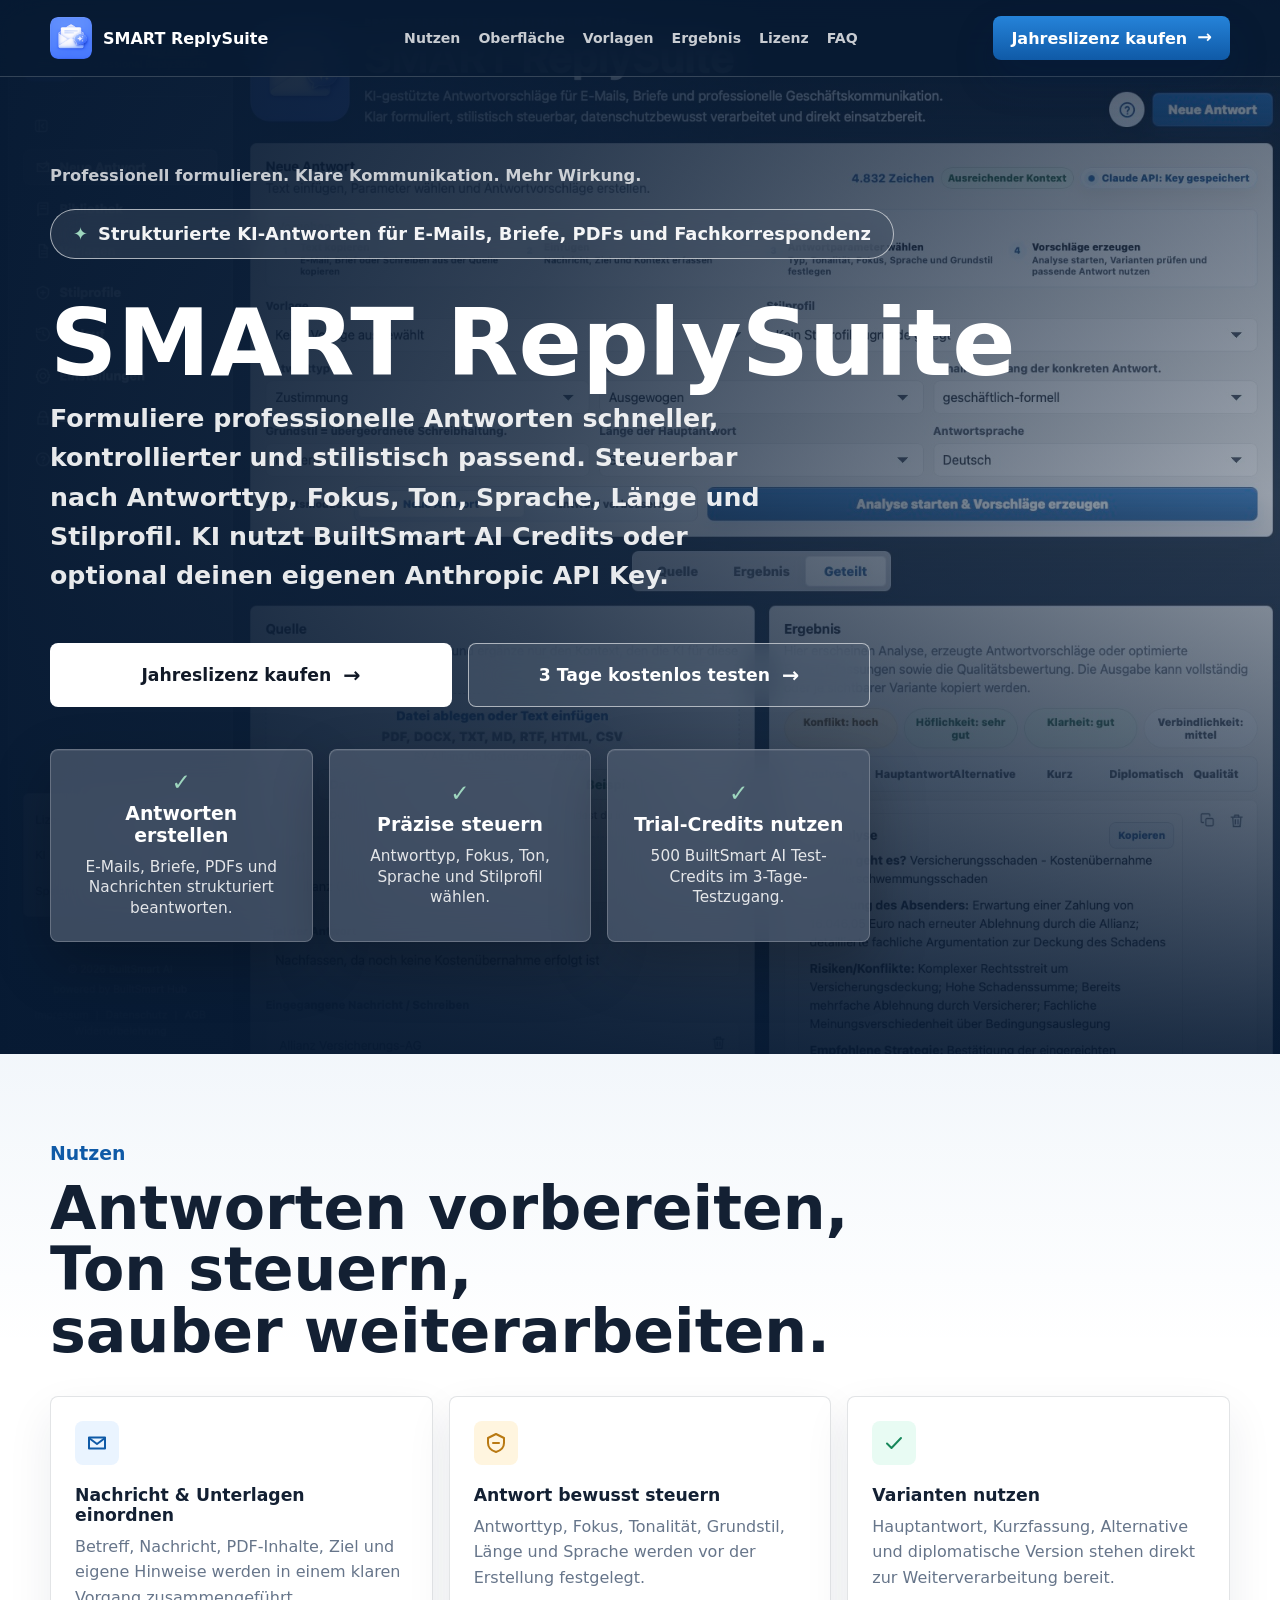
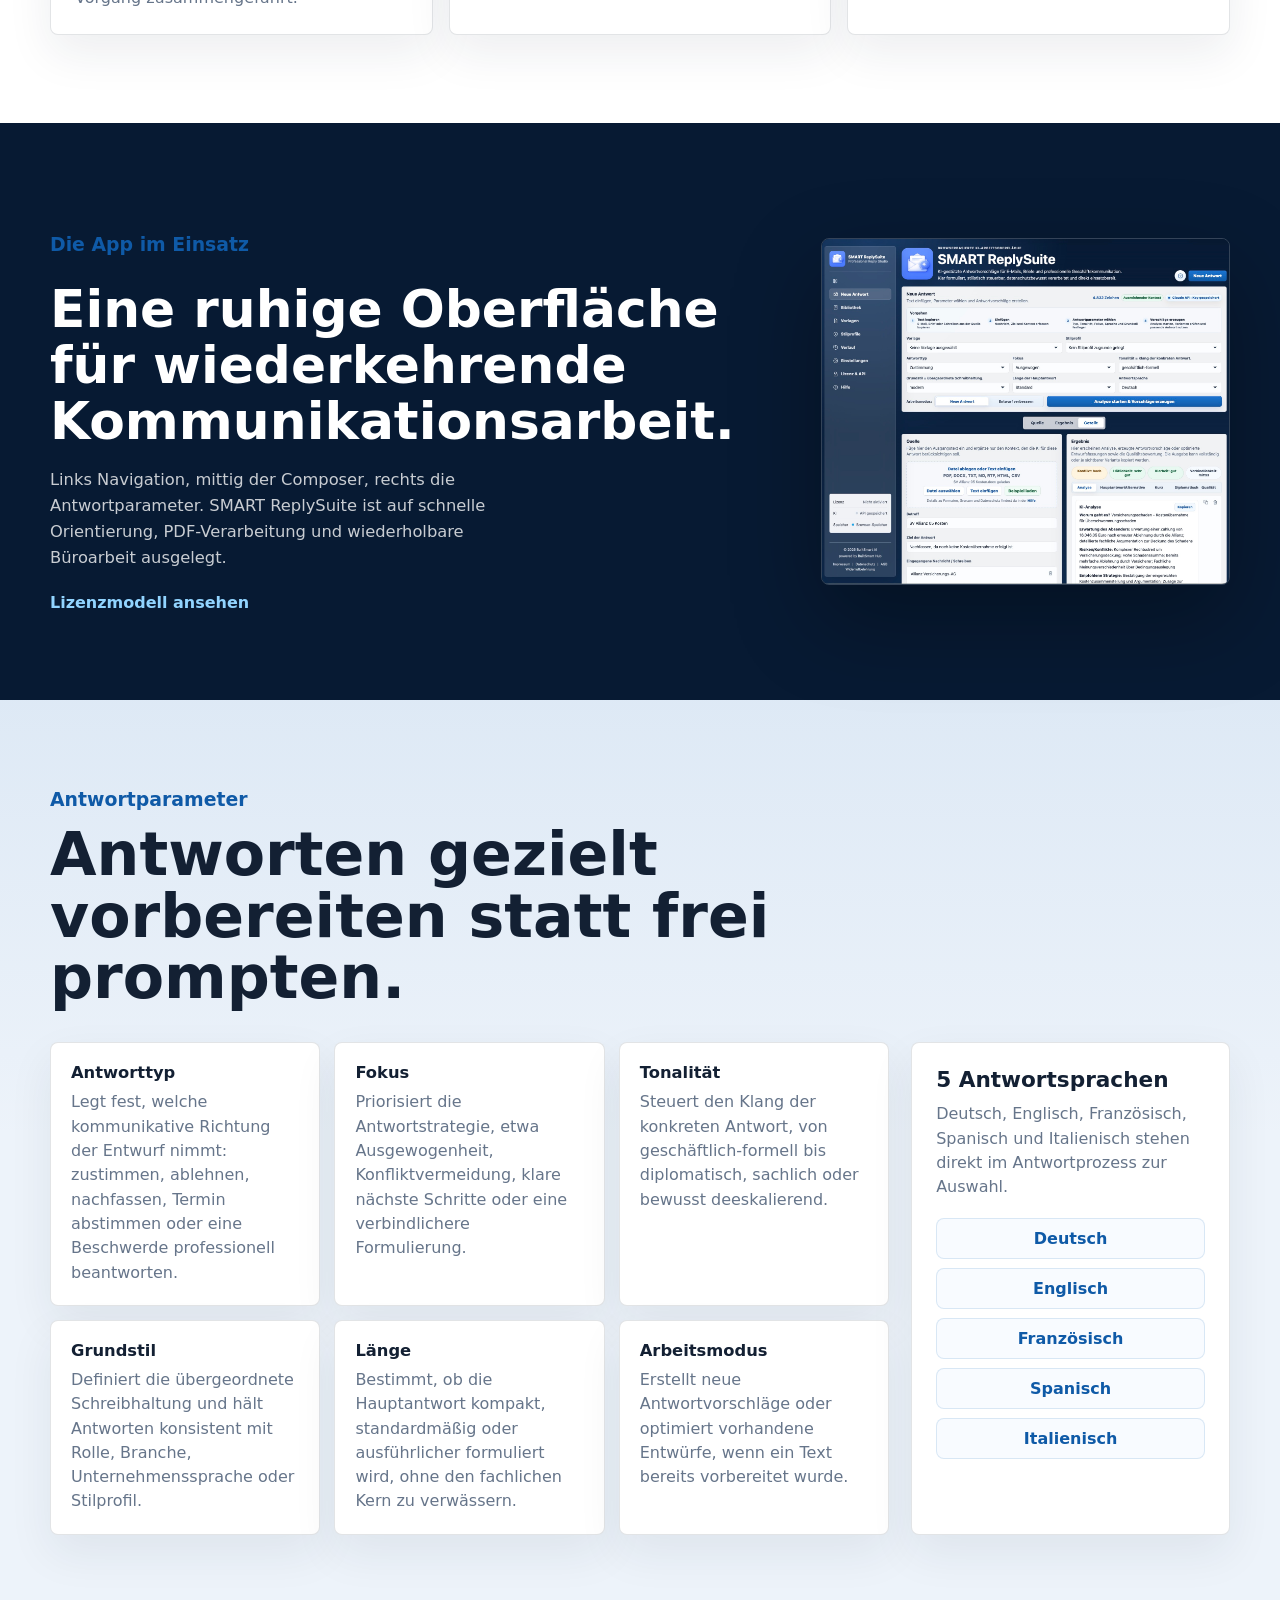
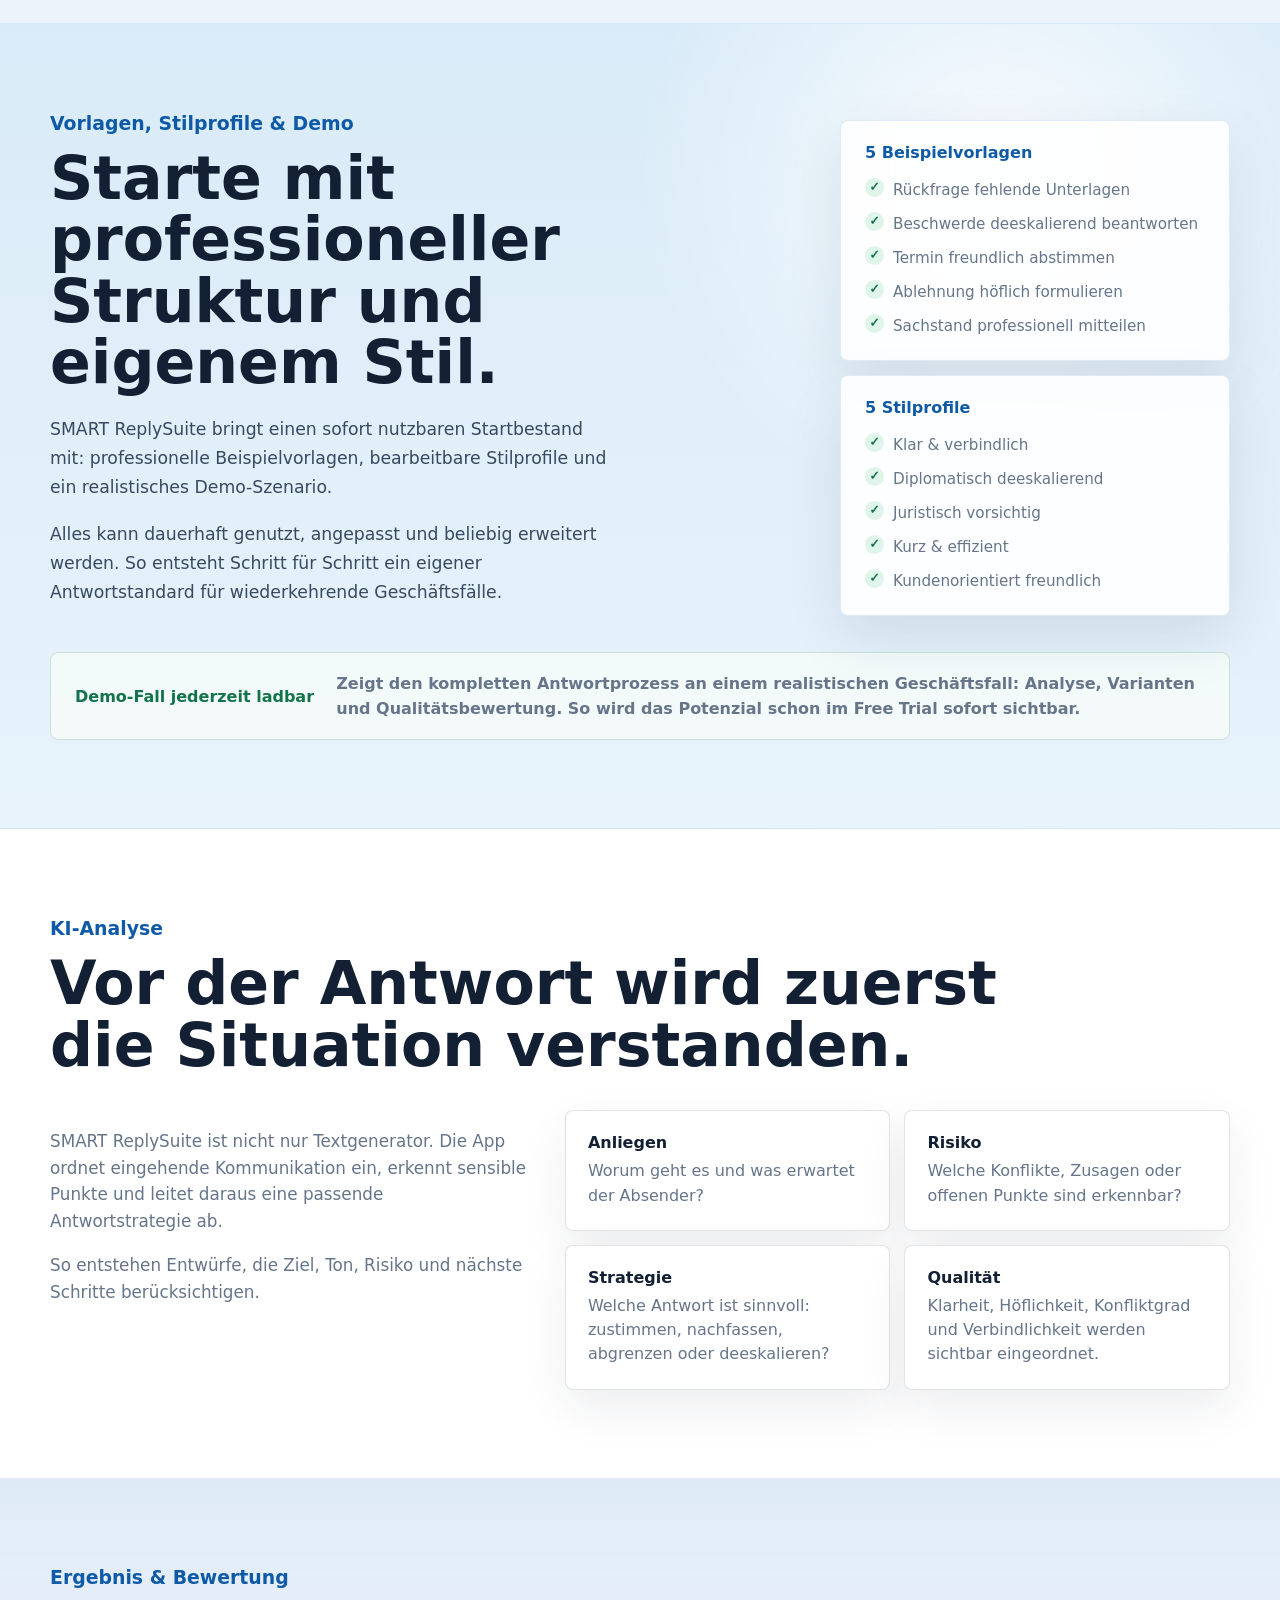
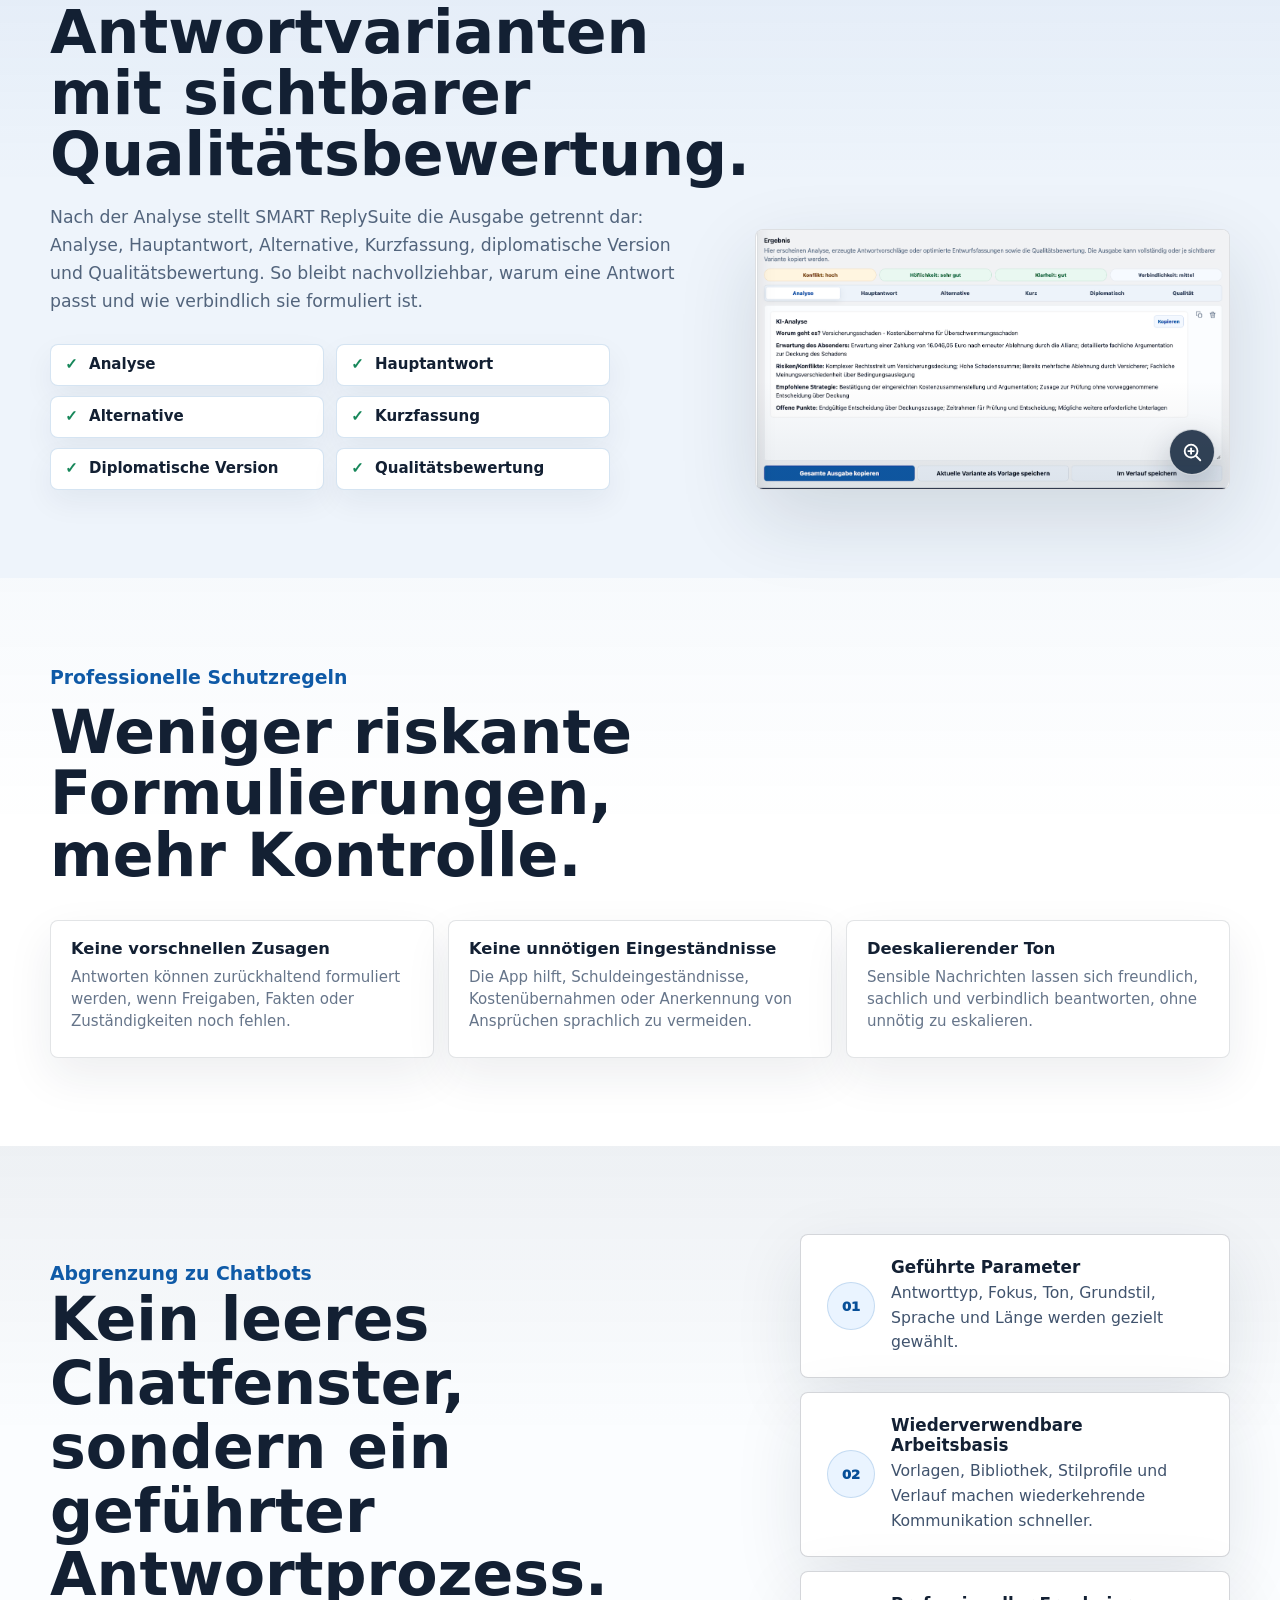
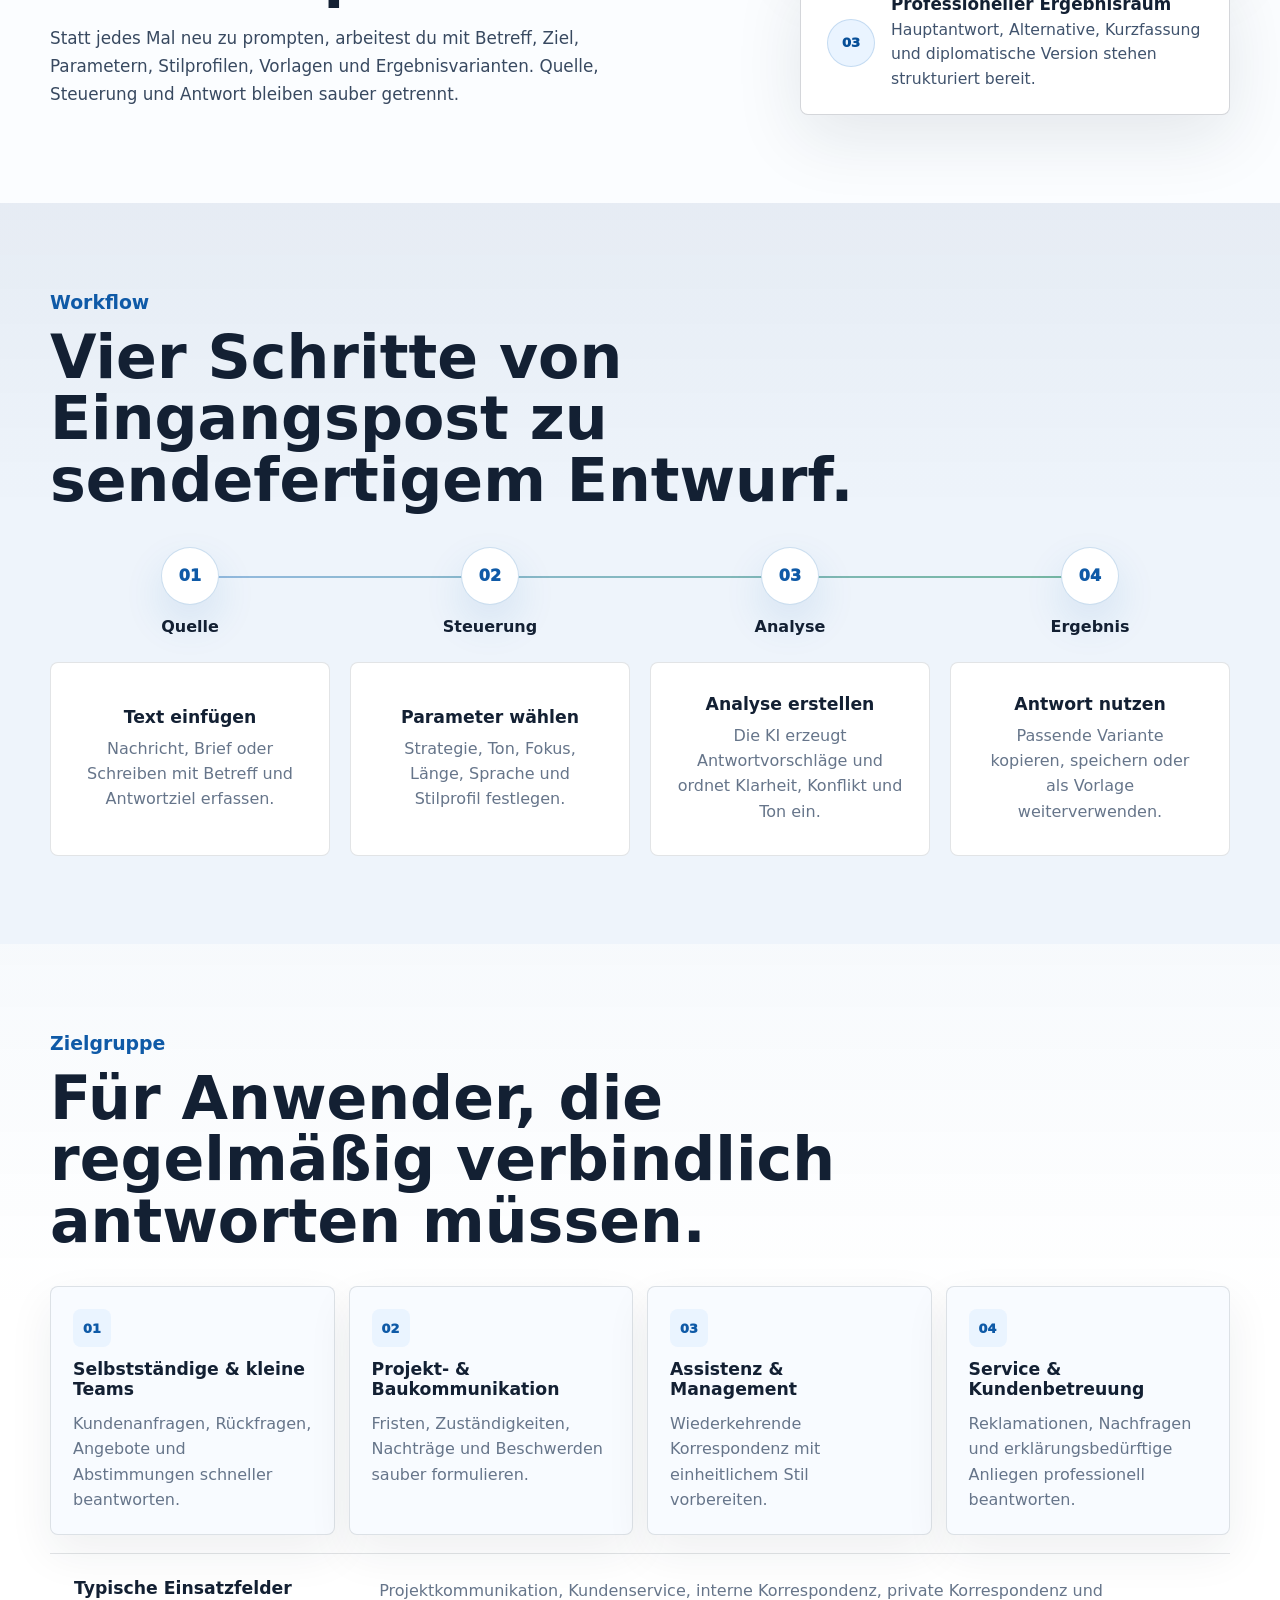
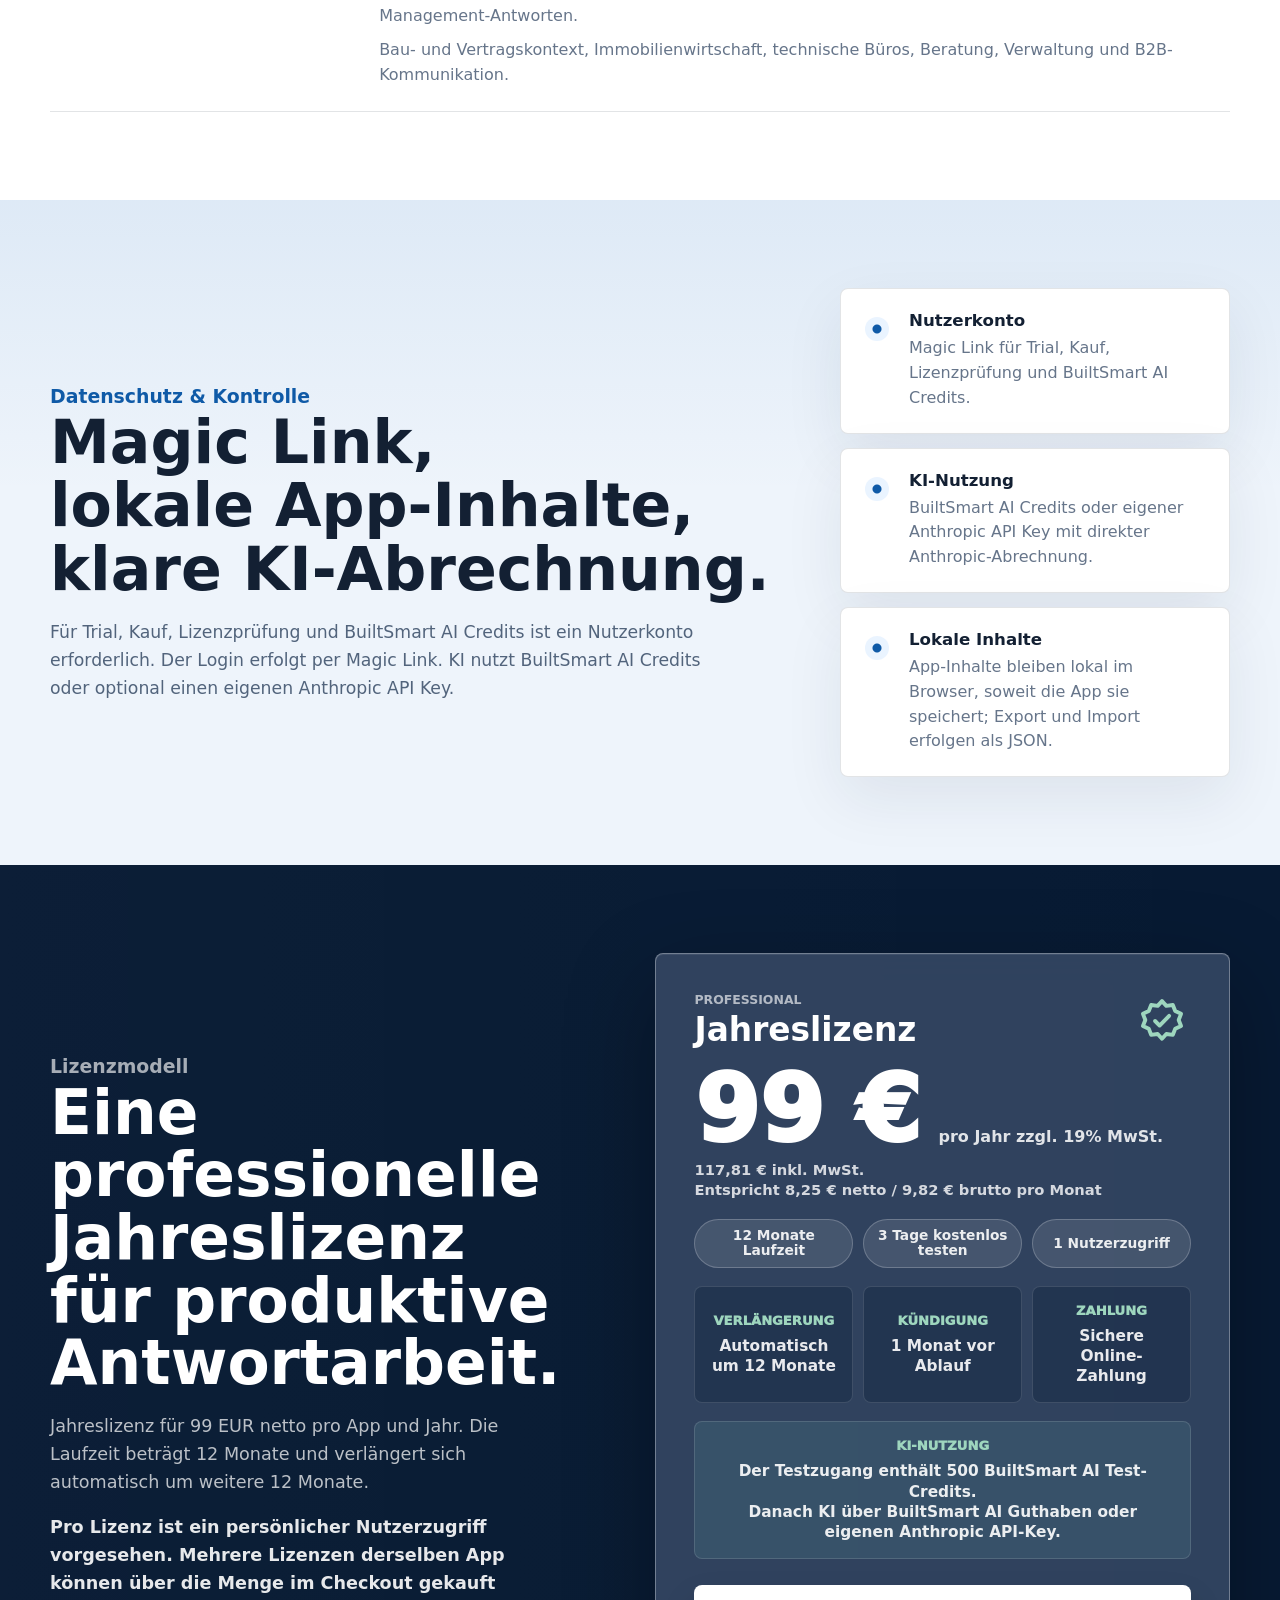
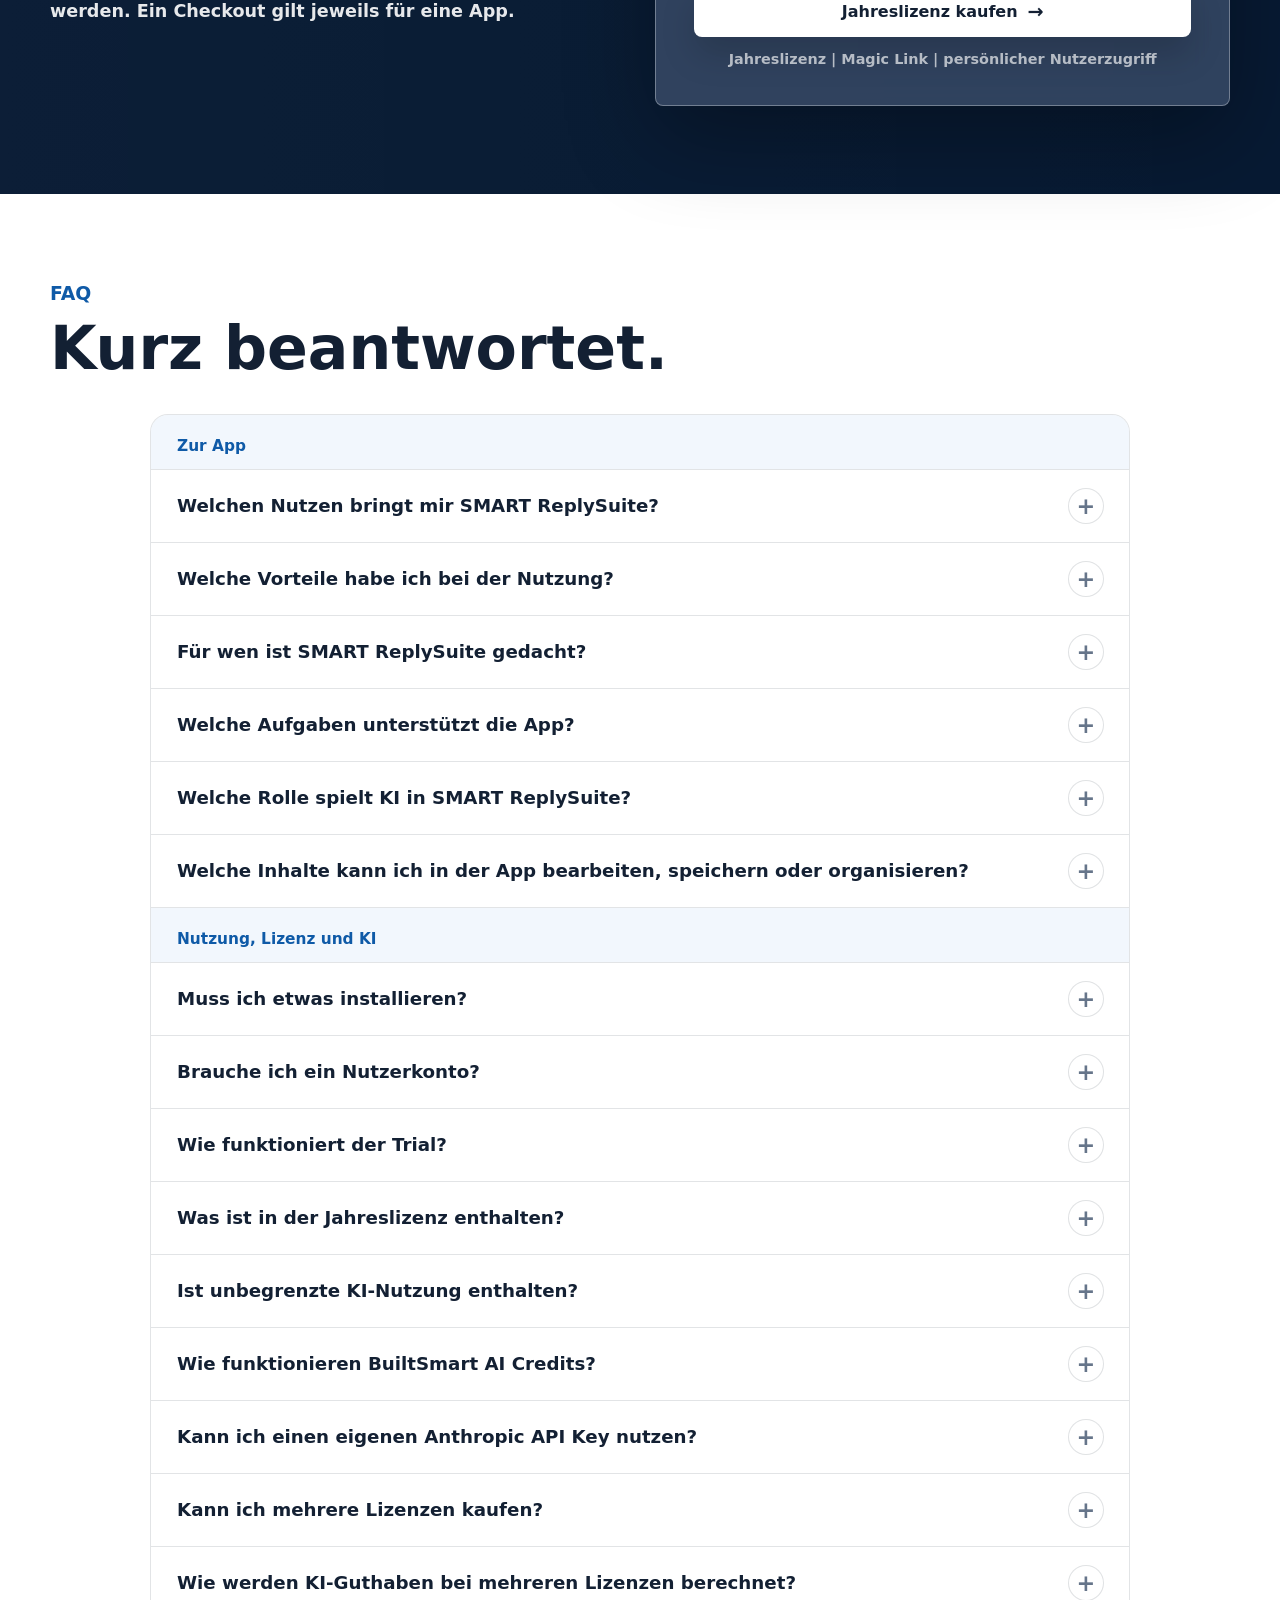
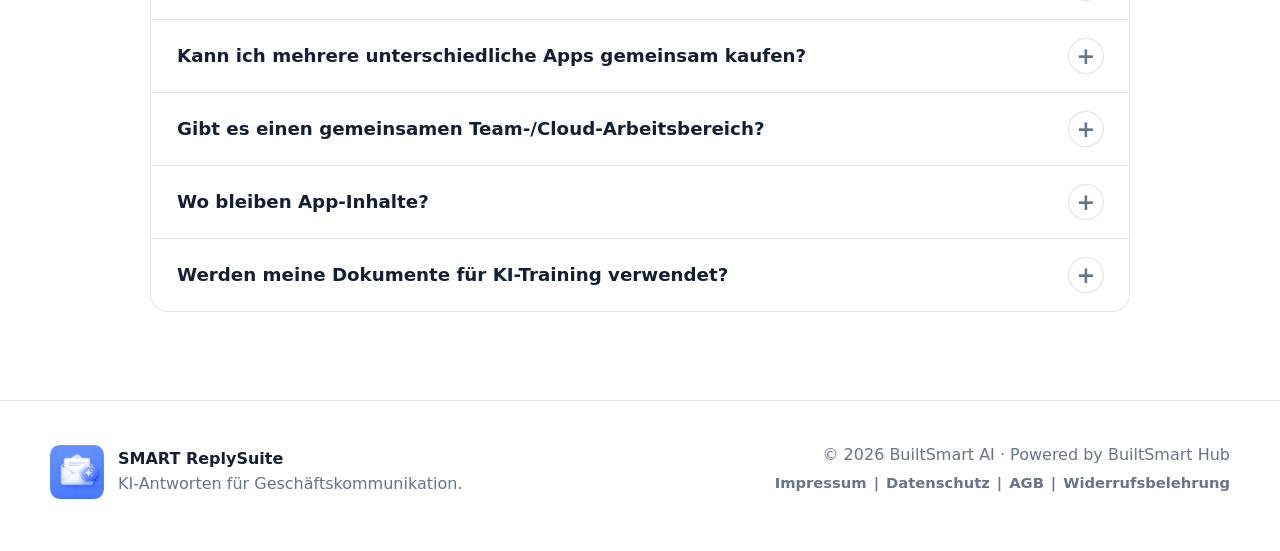
==== commit 348f89bc: "Refine starter section layout" ====
--- a/landing.html
+++ b/landing.html
@@ -46,7 +46,8 @@
             "Qualitätsbewertung für Konflikt, Höflichkeit, Klarheit und Verbindlichkeit",
             "PDF-Verarbeitung und OCR-Unterstützung für gescannte Seiten",
             "Vorlagen, Bibliothek, Verlauf, Export und Import lokaler Arbeitsdaten als JSON",
-            "BuiltSmart AI Credits oder optional eigener Anthropic API Key"
+            "BuiltSmart AI Credits oder optional eigener Anthropic API Key",
+            "Fünf Beispielvorlagen, fünf Stilprofile und ein dauerhaft ladbares Demo-Szenario"
           ],
           "softwareHelp": "https://bm1964-25.github.io/SMART-ReplySuite-Landingpage/#faq",
           "url": "https://bm1964-25.github.io/SMART-ReplySuite-Landingpage/",
@@ -282,11 +283,8 @@
     <nav class="nav-links" aria-label="Landingpage Navigation">
       <a href="#benefits">Nutzen</a>
       <a href="#product">Oberfläche</a>
-      <a href="#analysis">Analyse</a>
+      <a href="#starter">Vorlagen</a>
       <a href="#result">Ergebnis</a>
-      <a href="#safeguards">Schutzregeln</a>
-      <a href="#workflow">Workflow</a>
-      <a href="#audience">Zielgruppe</a>
       <a href="#pricing">Lizenz</a>
       <a href="#faq">FAQ</a>
     </nav>
@@ -382,6 +380,43 @@
             <span>Italienisch</span>
           </div>
         </aside>
+      </div>
+    </section>
+
+    <section class="section starter-section" id="starter" aria-labelledby="starter-title">
+      <div class="starter-layout">
+        <div class="starter-copy">
+          <p class="eyebrow dark">Vorlagen, Stilprofile & Demo</p>
+          <h2 id="starter-title">Starte mit professioneller Struktur und eigenem Stil.</h2>
+          <p>SMART ReplySuite bringt einen sofort nutzbaren Startbestand mit: professionelle Beispielvorlagen, bearbeitbare Stilprofile und ein realistisches Demo-Szenario.</p>
+          <p>Alles kann dauerhaft genutzt, angepasst und beliebig erweitert werden. So entsteht Schritt für Schritt ein eigener Antwortstandard für wiederkehrende Geschäftsfälle.</p>
+        </div>
+        <div class="starter-detail" aria-label="Enthaltene Vorlagen und Stilprofile">
+          <div>
+            <h3>5 Beispielvorlagen</h3>
+            <ul>
+              <li>Rückfrage fehlende Unterlagen</li>
+              <li>Beschwerde deeskalierend beantworten</li>
+              <li>Termin freundlich abstimmen</li>
+              <li>Ablehnung höflich formulieren</li>
+              <li>Sachstand professionell mitteilen</li>
+            </ul>
+          </div>
+          <div>
+            <h3>5 Stilprofile</h3>
+            <ul>
+              <li>Klar & verbindlich</li>
+              <li>Diplomatisch deeskalierend</li>
+              <li>Juristisch vorsichtig</li>
+              <li>Kurz & effizient</li>
+              <li>Kundenorientiert freundlich</li>
+            </ul>
+          </div>
+        </div>
+      </div>
+      <div class="starter-demo">
+        <strong>Demo-Fall jederzeit ladbar</strong>
+        <span>Zeigt den kompletten Antwortprozess an einem realistischen Geschäftsfall: Analyse, Varianten und Qualitätsbewertung. So wird das Potenzial schon im Free Trial sofort sichtbar.</span>
       </div>
     </section>
 
--- a/landing-styles.css
+++ b/landing-styles.css
@@ -660,6 +660,132 @@
   font-weight: 760;
 }
 
+.starter-section {
+  background:
+    radial-gradient(circle at 78% 18%, rgba(255, 255, 255, 0.78), rgba(255, 255, 255, 0) 30%),
+    linear-gradient(180deg, #d9ebf8 0%, #e8f3fb 100%);
+  border-block: 1px solid rgba(22, 104, 184, 0.08);
+}
+
+.starter-layout {
+  display: grid;
+  grid-template-columns: minmax(0, 0.62fr) minmax(320px, 0.48fr);
+  gap: clamp(30px, 3.8vw, 46px);
+  align-items: center;
+}
+
+.starter-copy {
+  max-width: 620px;
+}
+
+.starter-copy h2 {
+  max-width: 680px;
+  margin-bottom: 22px;
+}
+
+.starter-copy p:not(.eyebrow) {
+  max-width: 570px;
+  margin-top: 16px;
+  color: #384960;
+  font-size: 1.08rem;
+  line-height: 1.68;
+}
+
+.starter-detail li,
+.starter-demo span {
+  color: var(--muted);
+  line-height: 1.58;
+}
+
+.starter-detail {
+  display: grid;
+  gap: 14px;
+  width: min(100%, 390px);
+  justify-self: end;
+}
+
+.starter-detail div {
+  padding: 22px 24px;
+  border: 1px solid rgba(22, 104, 184, 0.13);
+  border-radius: var(--radius);
+  background: rgba(255, 255, 255, 0.9);
+  box-shadow: 0 22px 56px rgba(24, 39, 60, 0.1);
+  backdrop-filter: blur(10px);
+}
+
+.starter-detail div + div {
+  border-left: 1px solid rgba(22, 104, 184, 0.13);
+}
+
+.starter-detail h3 {
+  margin: 0 0 16px;
+  color: var(--blue-dark);
+  font-size: 1rem;
+}
+
+.starter-detail ul {
+  margin: 0;
+  display: grid;
+  gap: 10px;
+  padding: 0;
+  list-style: none;
+}
+
+.starter-detail li {
+  position: relative;
+  padding-left: 28px;
+}
+
+@media (min-width: 981px) {
+  .starter-detail div {
+    padding-inline: 24px;
+  }
+
+  .starter-detail li {
+    white-space: nowrap;
+    font-size: 0.95rem;
+  }
+}
+
+.starter-detail li::before {
+  content: "✓";
+  position: absolute;
+  left: 0;
+  top: 0;
+  width: 19px;
+  height: 19px;
+  display: grid;
+  place-items: center;
+  border-radius: 50%;
+  background: #dff5e9;
+  color: #13734c;
+  font-size: 0.78rem;
+  line-height: 1;
+  font-weight: 920;
+}
+
+.starter-demo {
+  display: grid;
+  grid-template-columns: minmax(210px, 0.28fr) minmax(0, 1fr);
+  gap: 18px;
+  align-items: center;
+  margin-top: 28px;
+  padding: 18px 24px;
+  border: 1px solid rgba(19, 115, 76, 0.18);
+  border-radius: var(--radius);
+  background: rgba(248, 253, 250, 0.74);
+  box-shadow: none;
+}
+
+.starter-demo strong {
+  color: #13734c;
+  font-size: 1rem;
+}
+
+.starter-demo span {
+  font-weight: 760;
+}
+
 .analysis-section {
   background:
     linear-gradient(180deg, rgba(255, 255, 255, 0.94), rgba(255, 255, 255, 1)),
@@ -1579,6 +1705,9 @@
   .comparison-section,
   .comparison-list,
   .safeguard-grid,
+  .starter-layout,
+  .starter-detail,
+  .starter-demo,
   .audience-grid,
   .industry-panel,
   .faq-list,
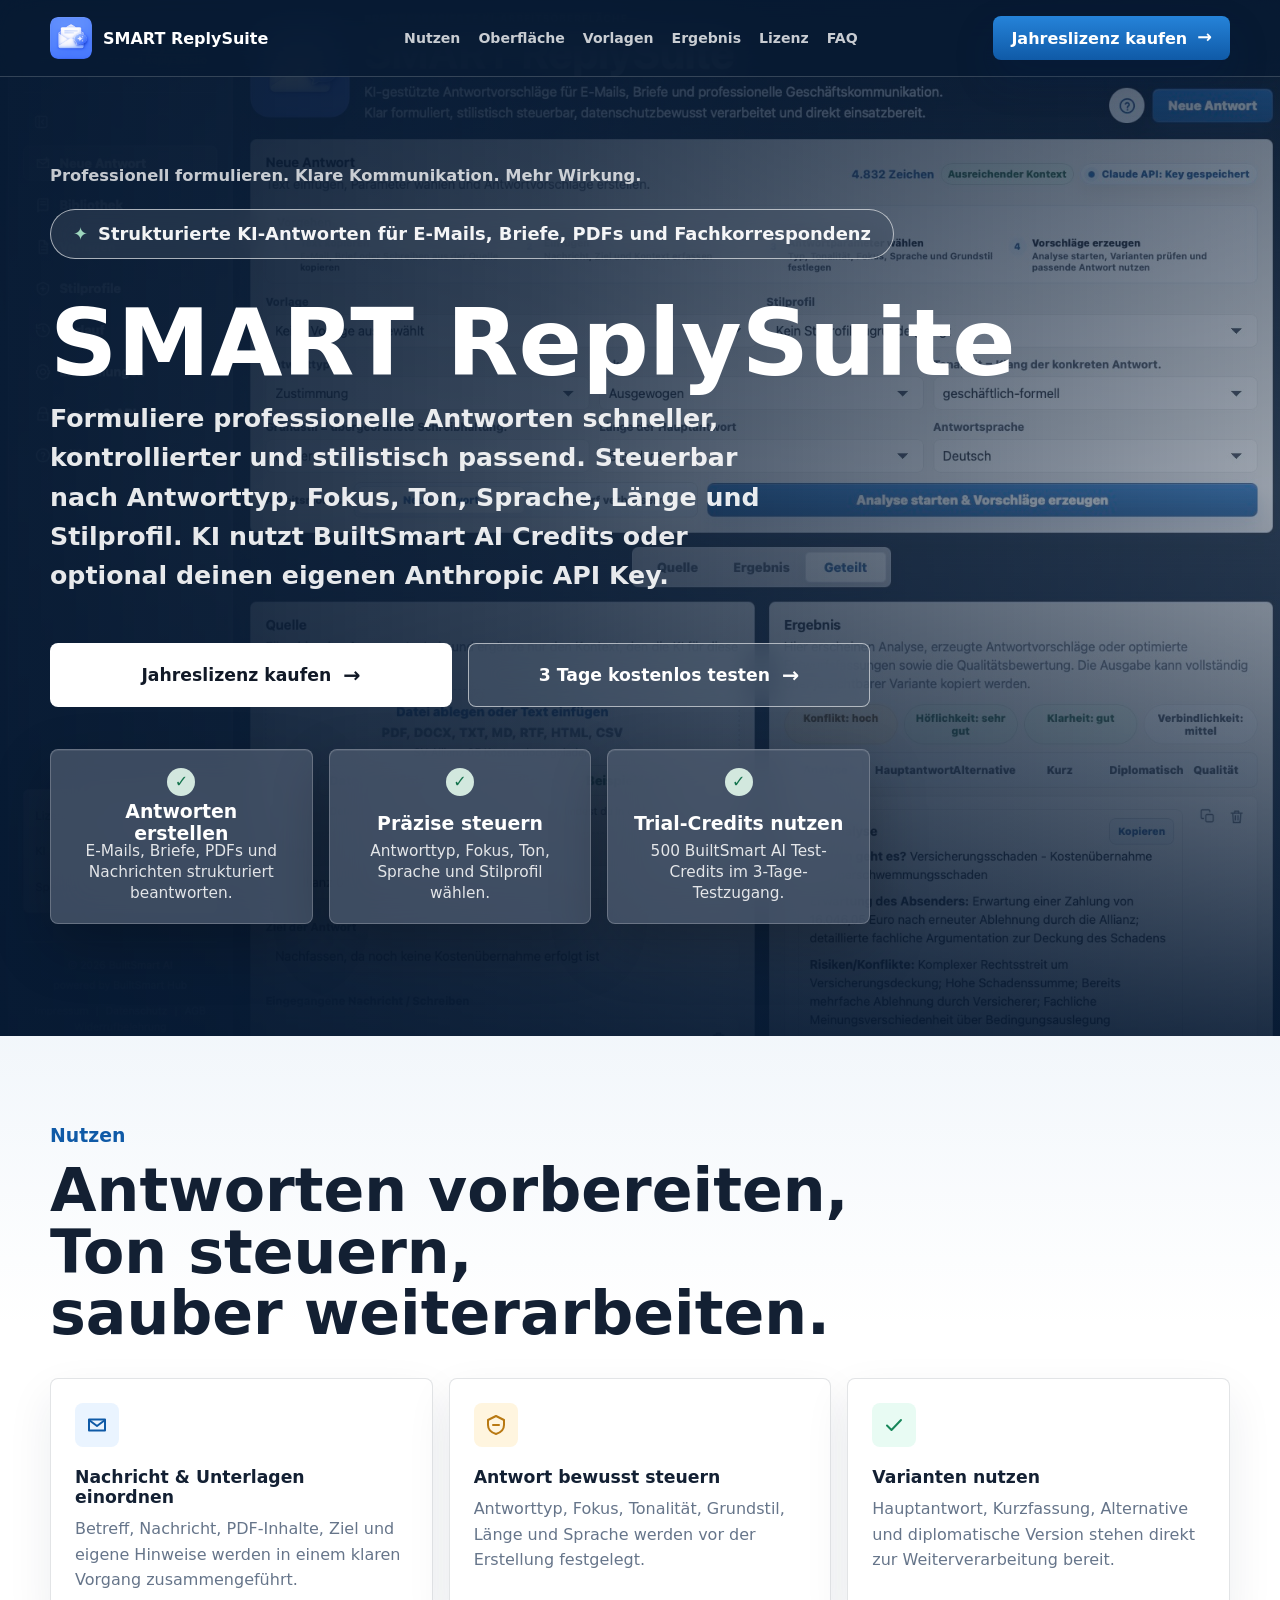
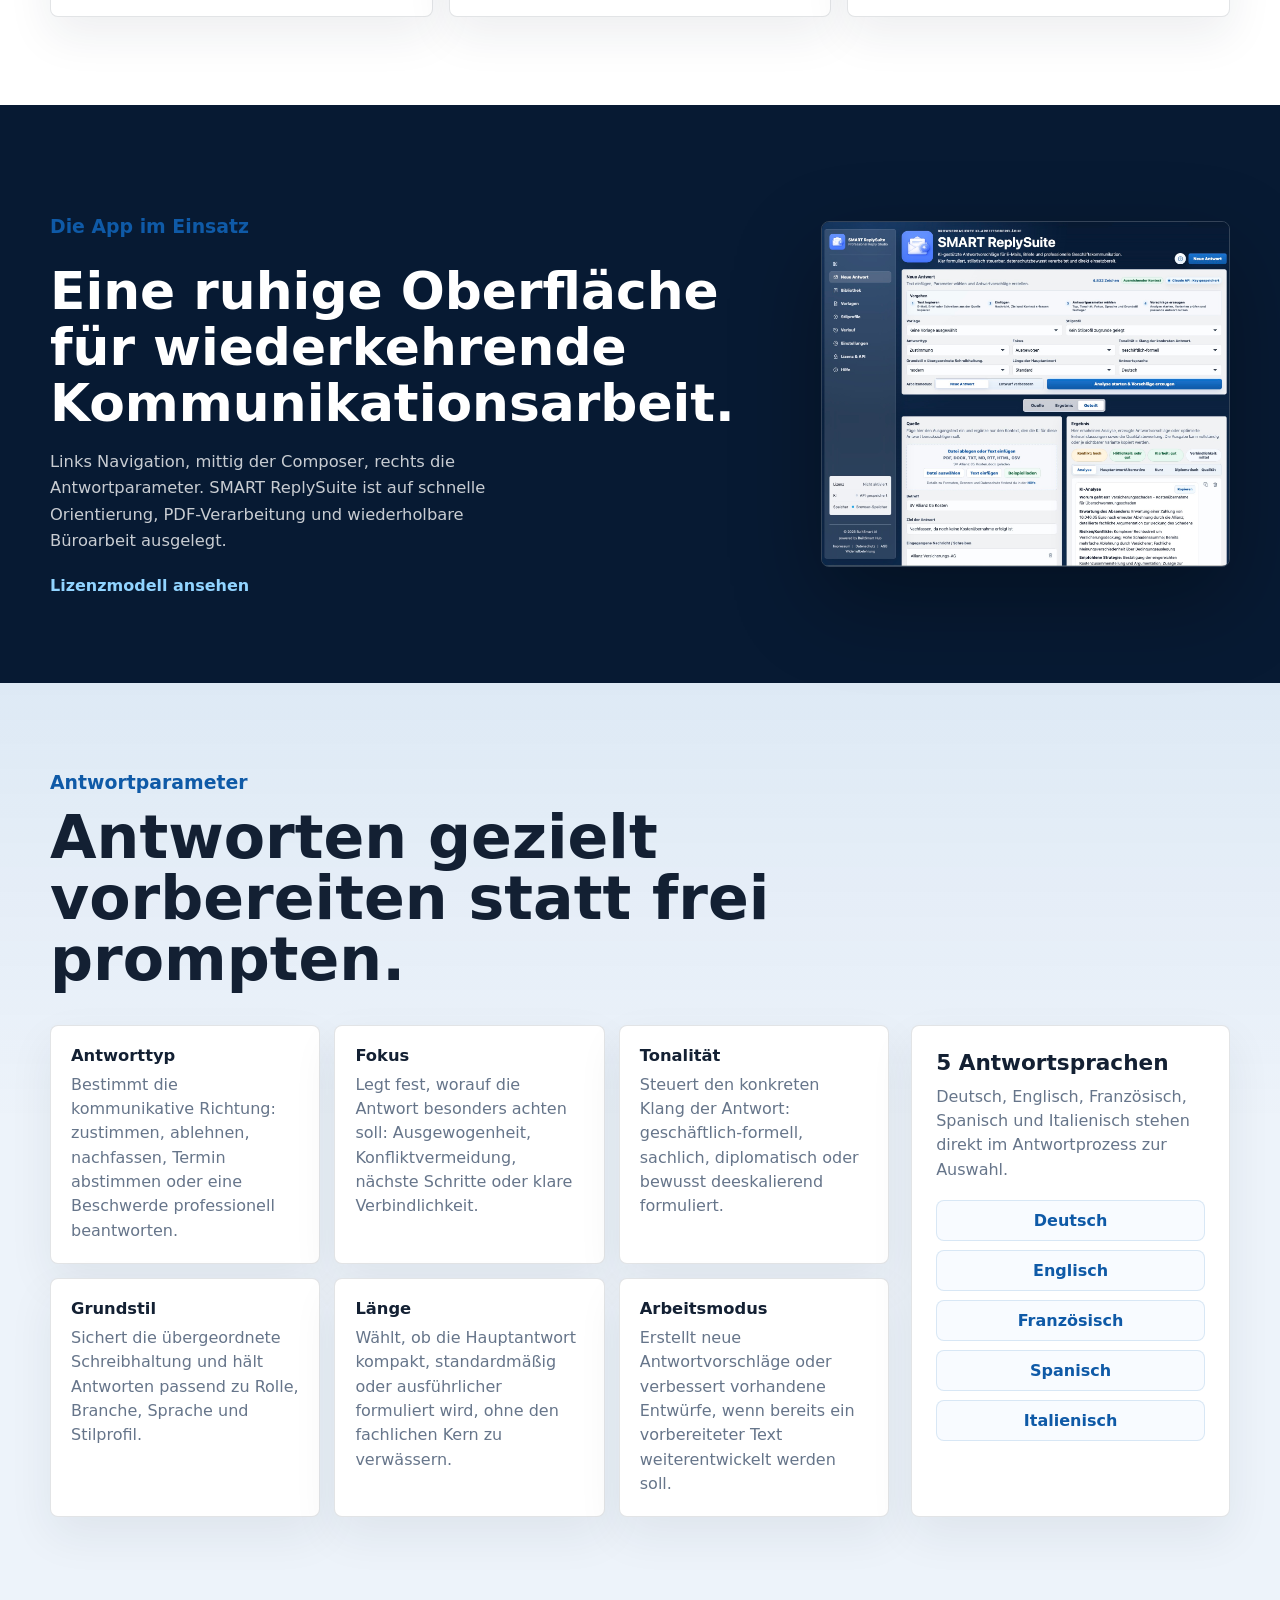
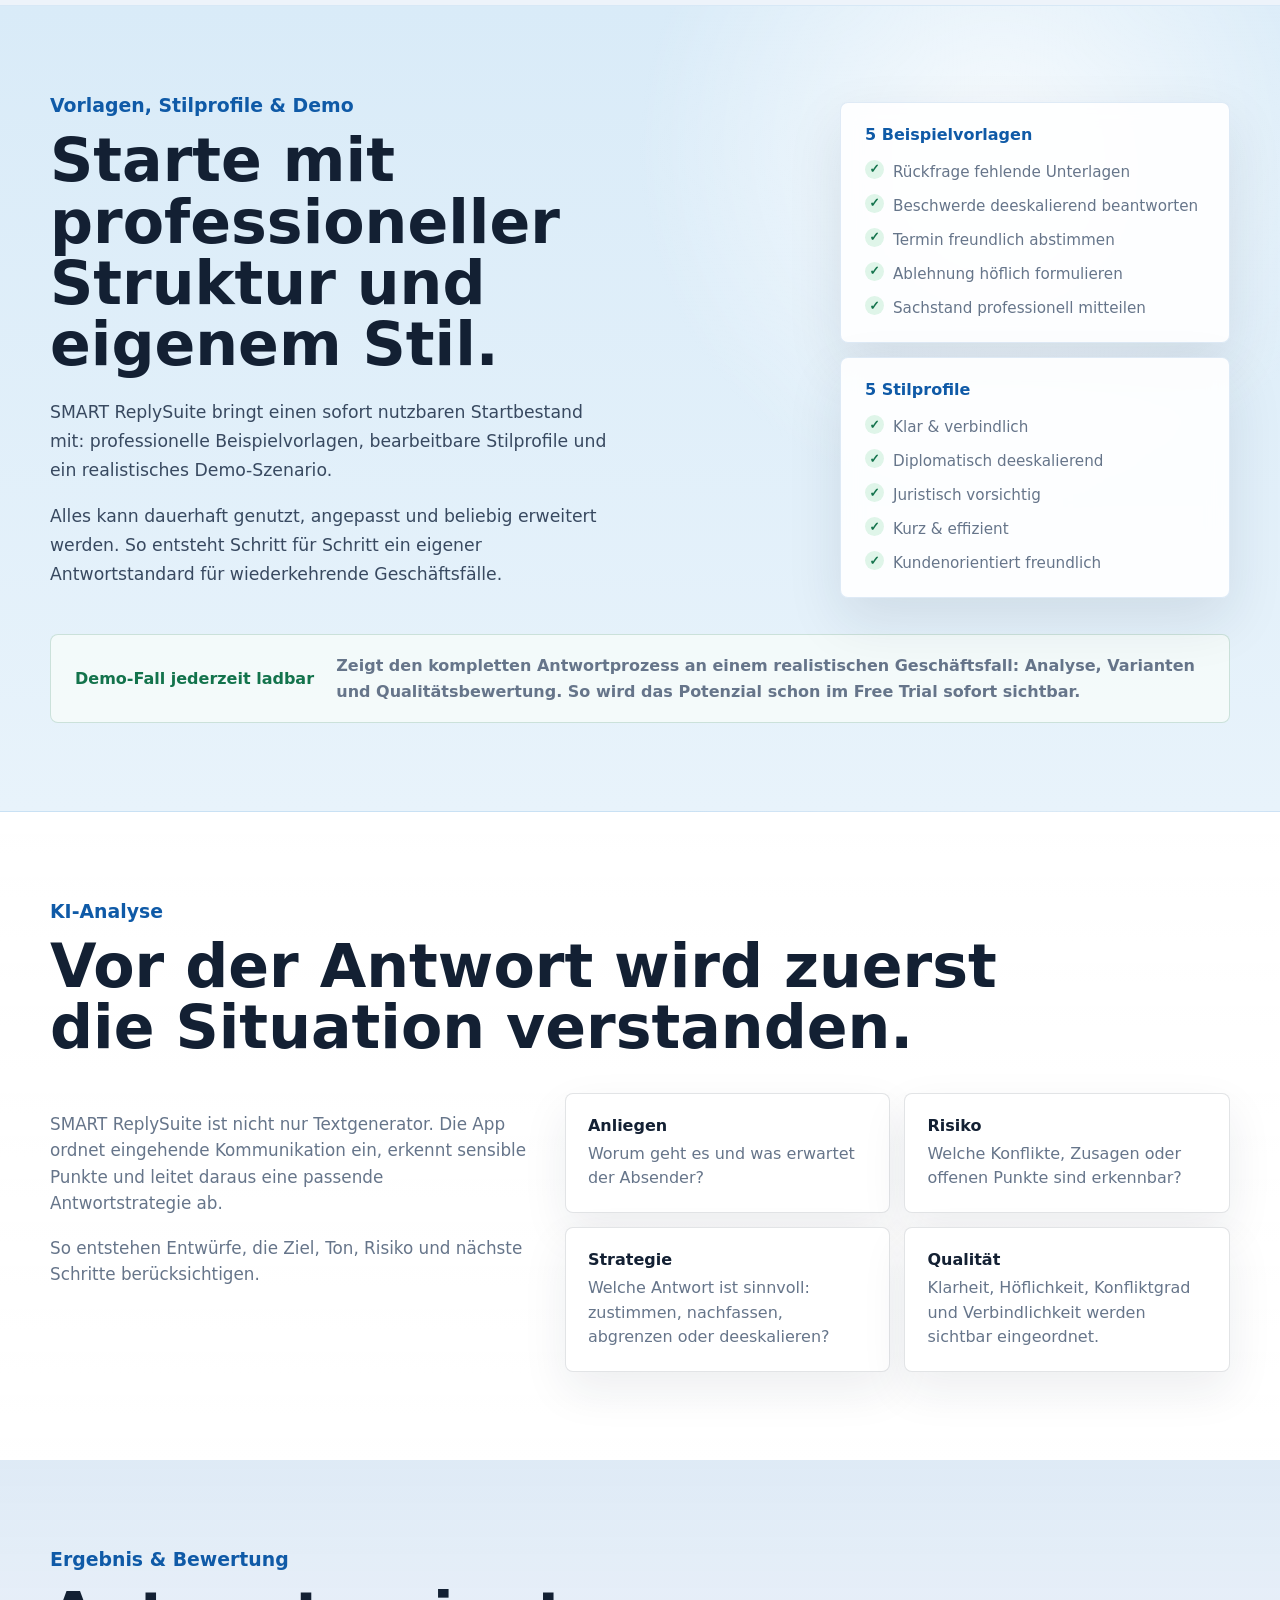
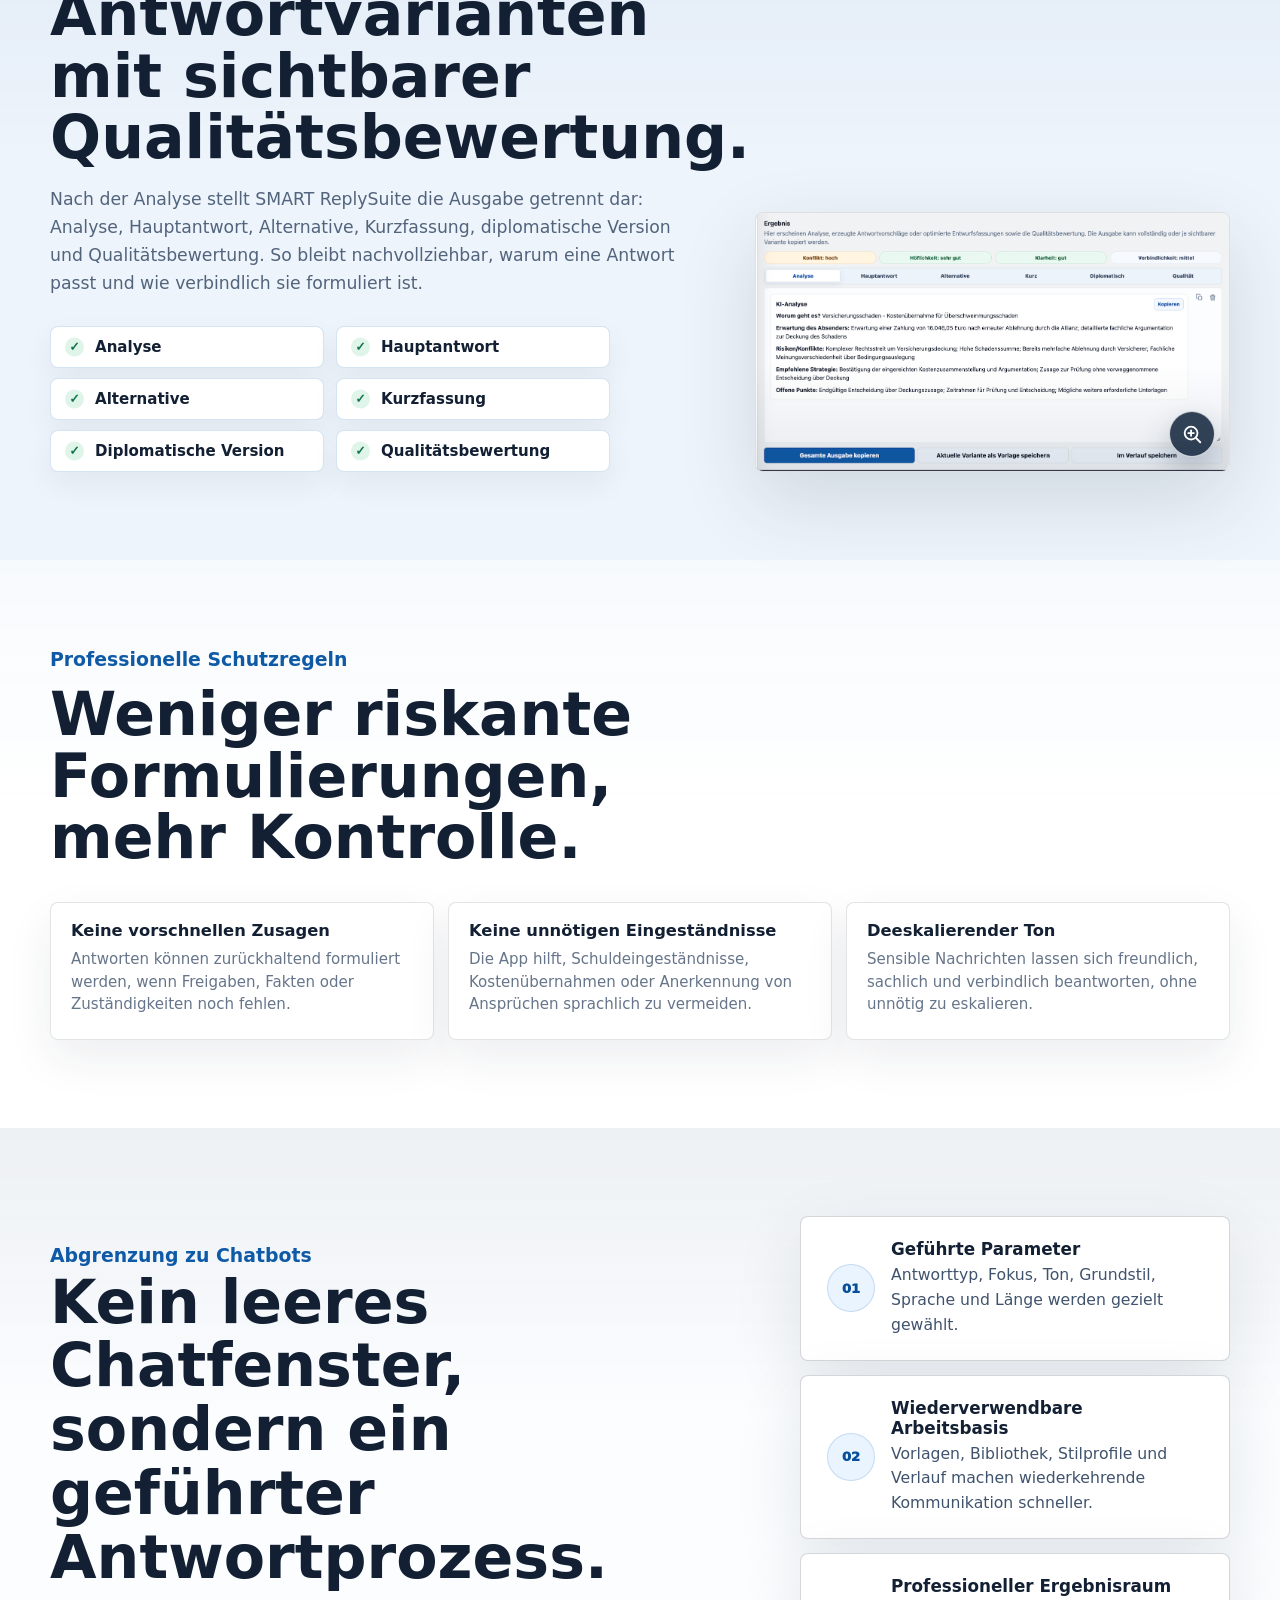
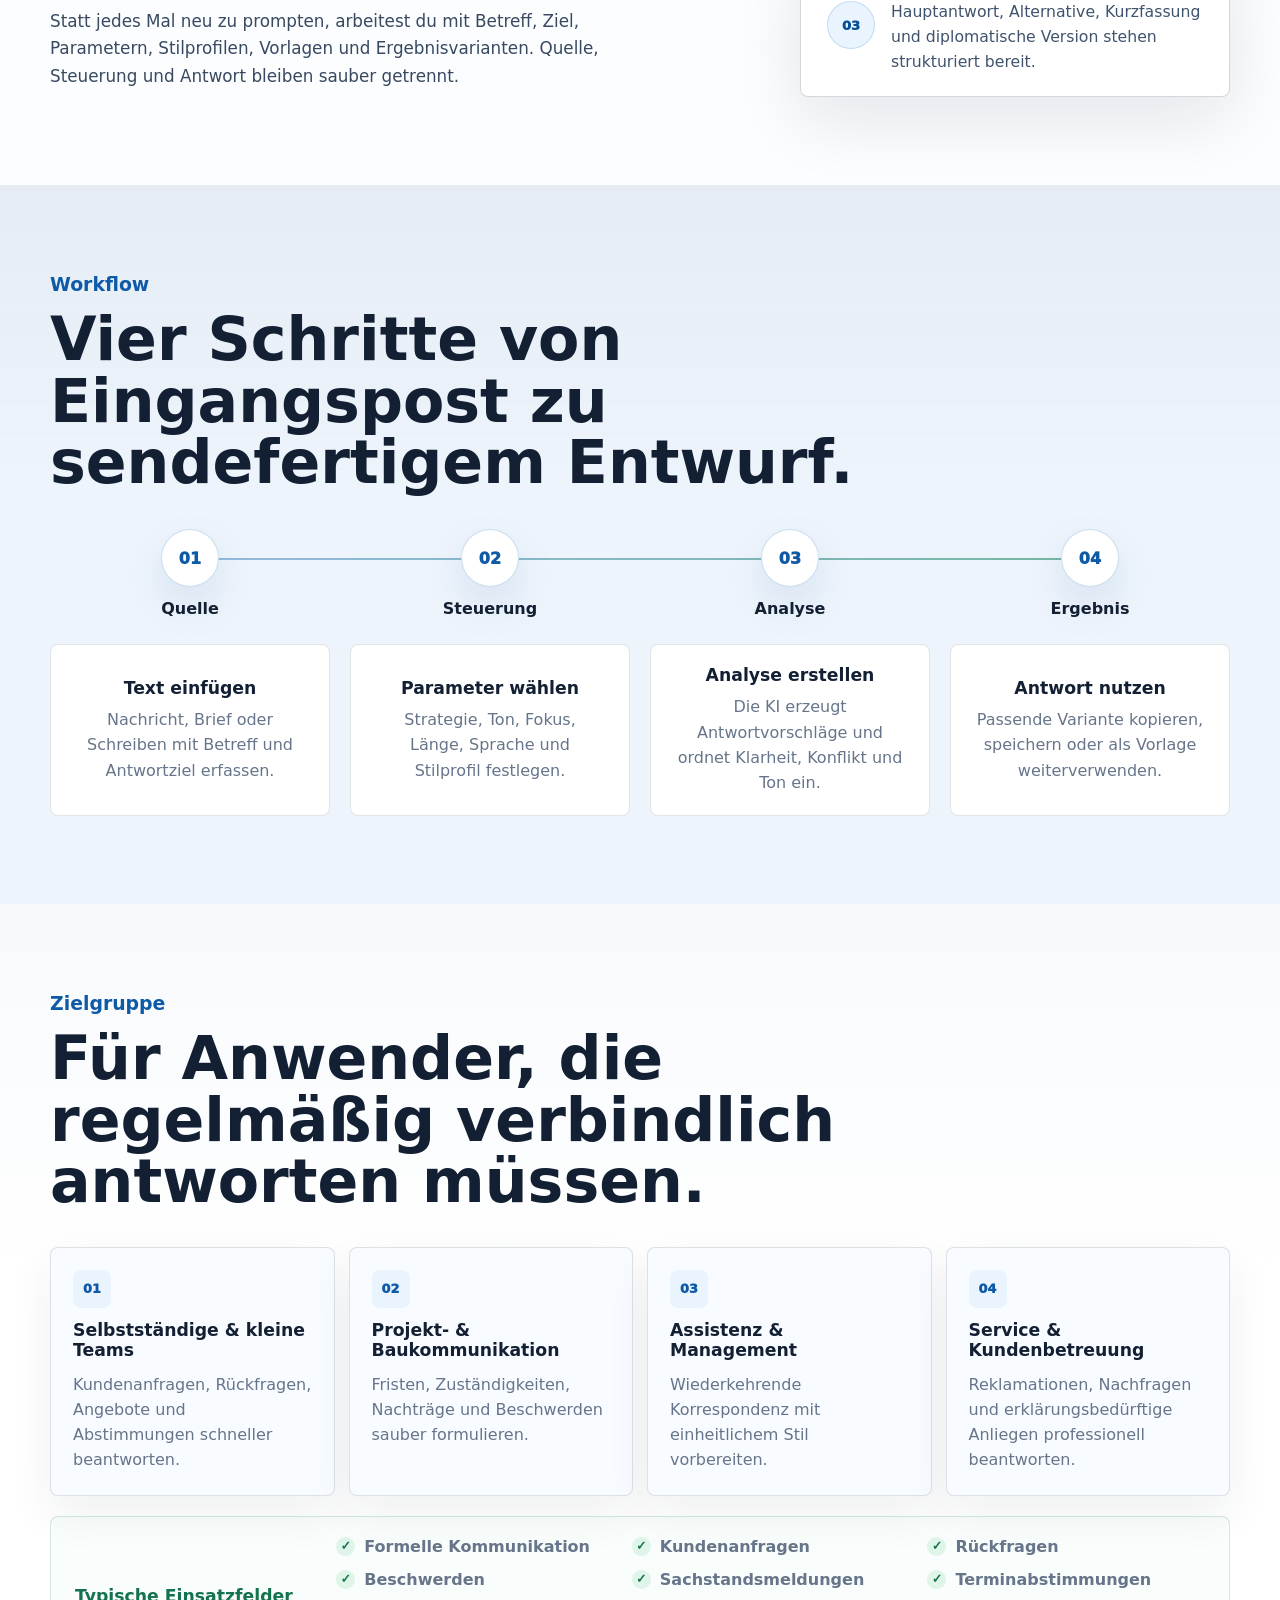
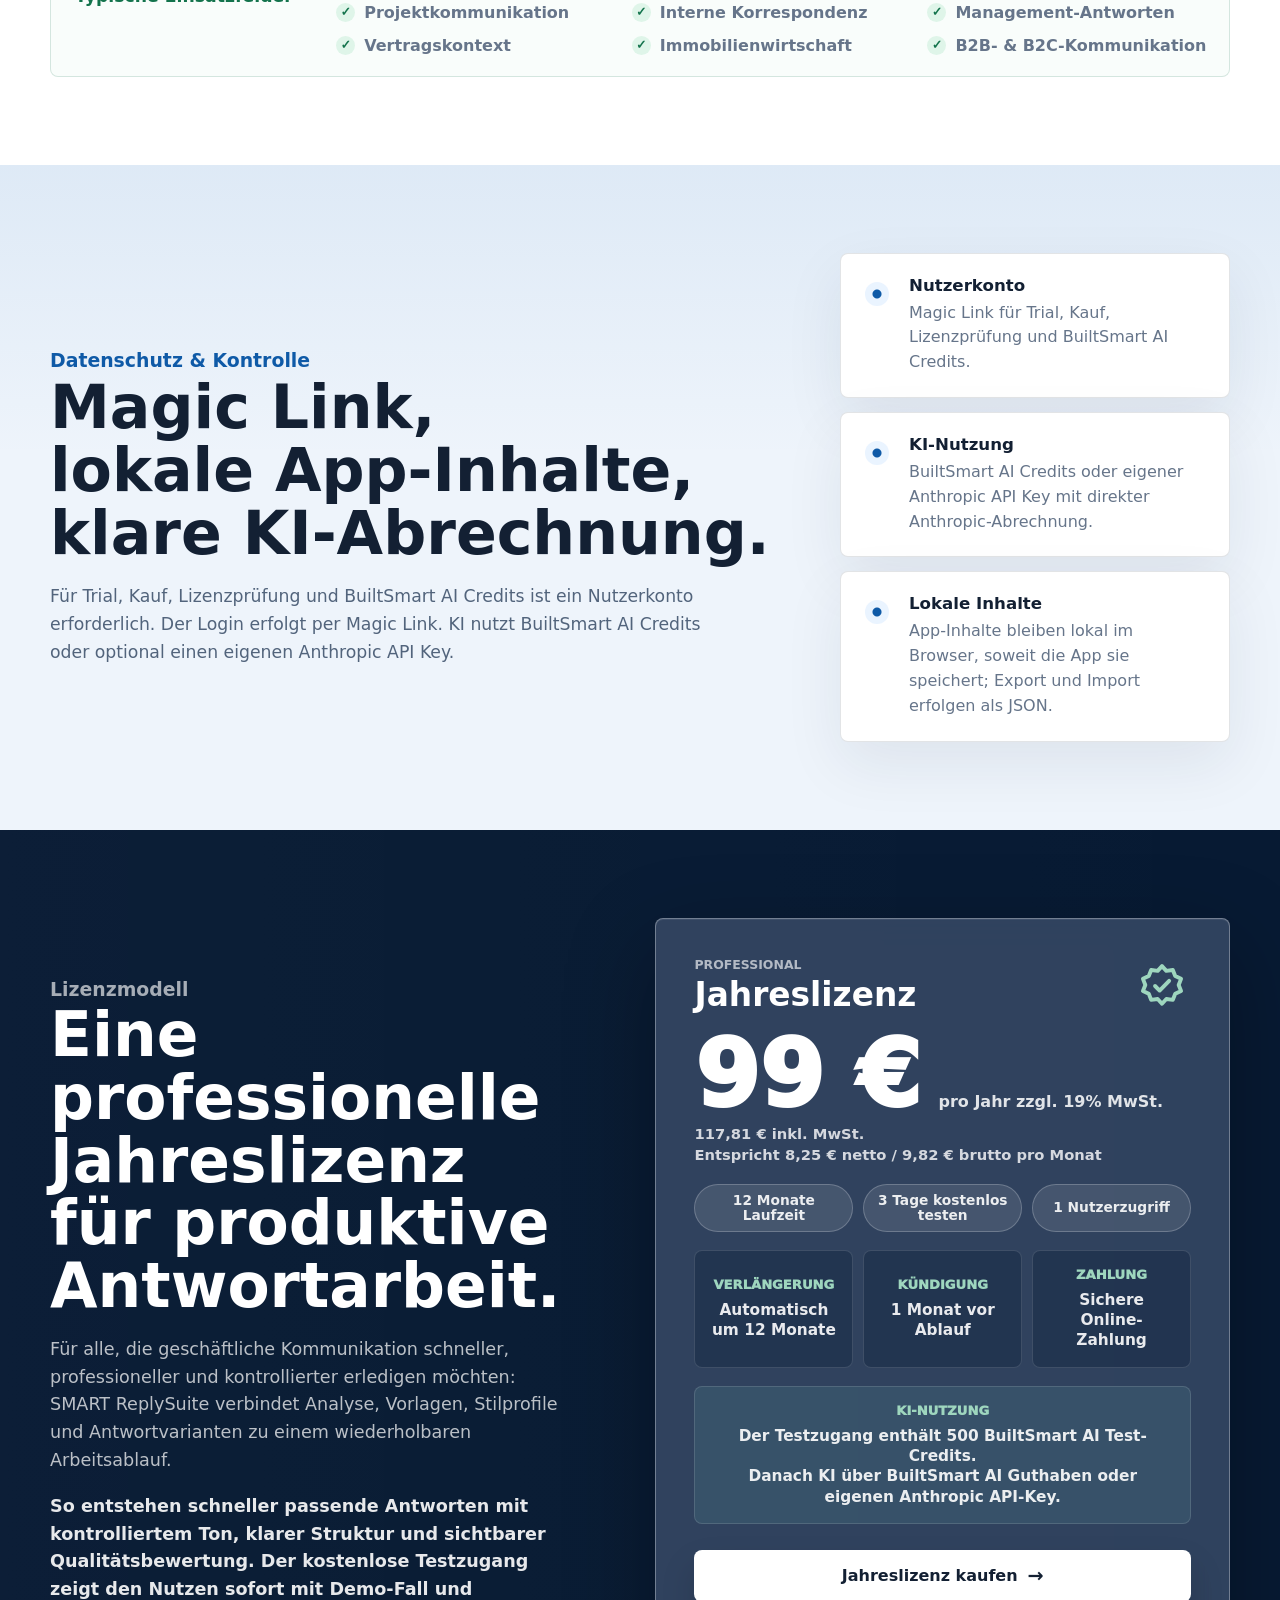
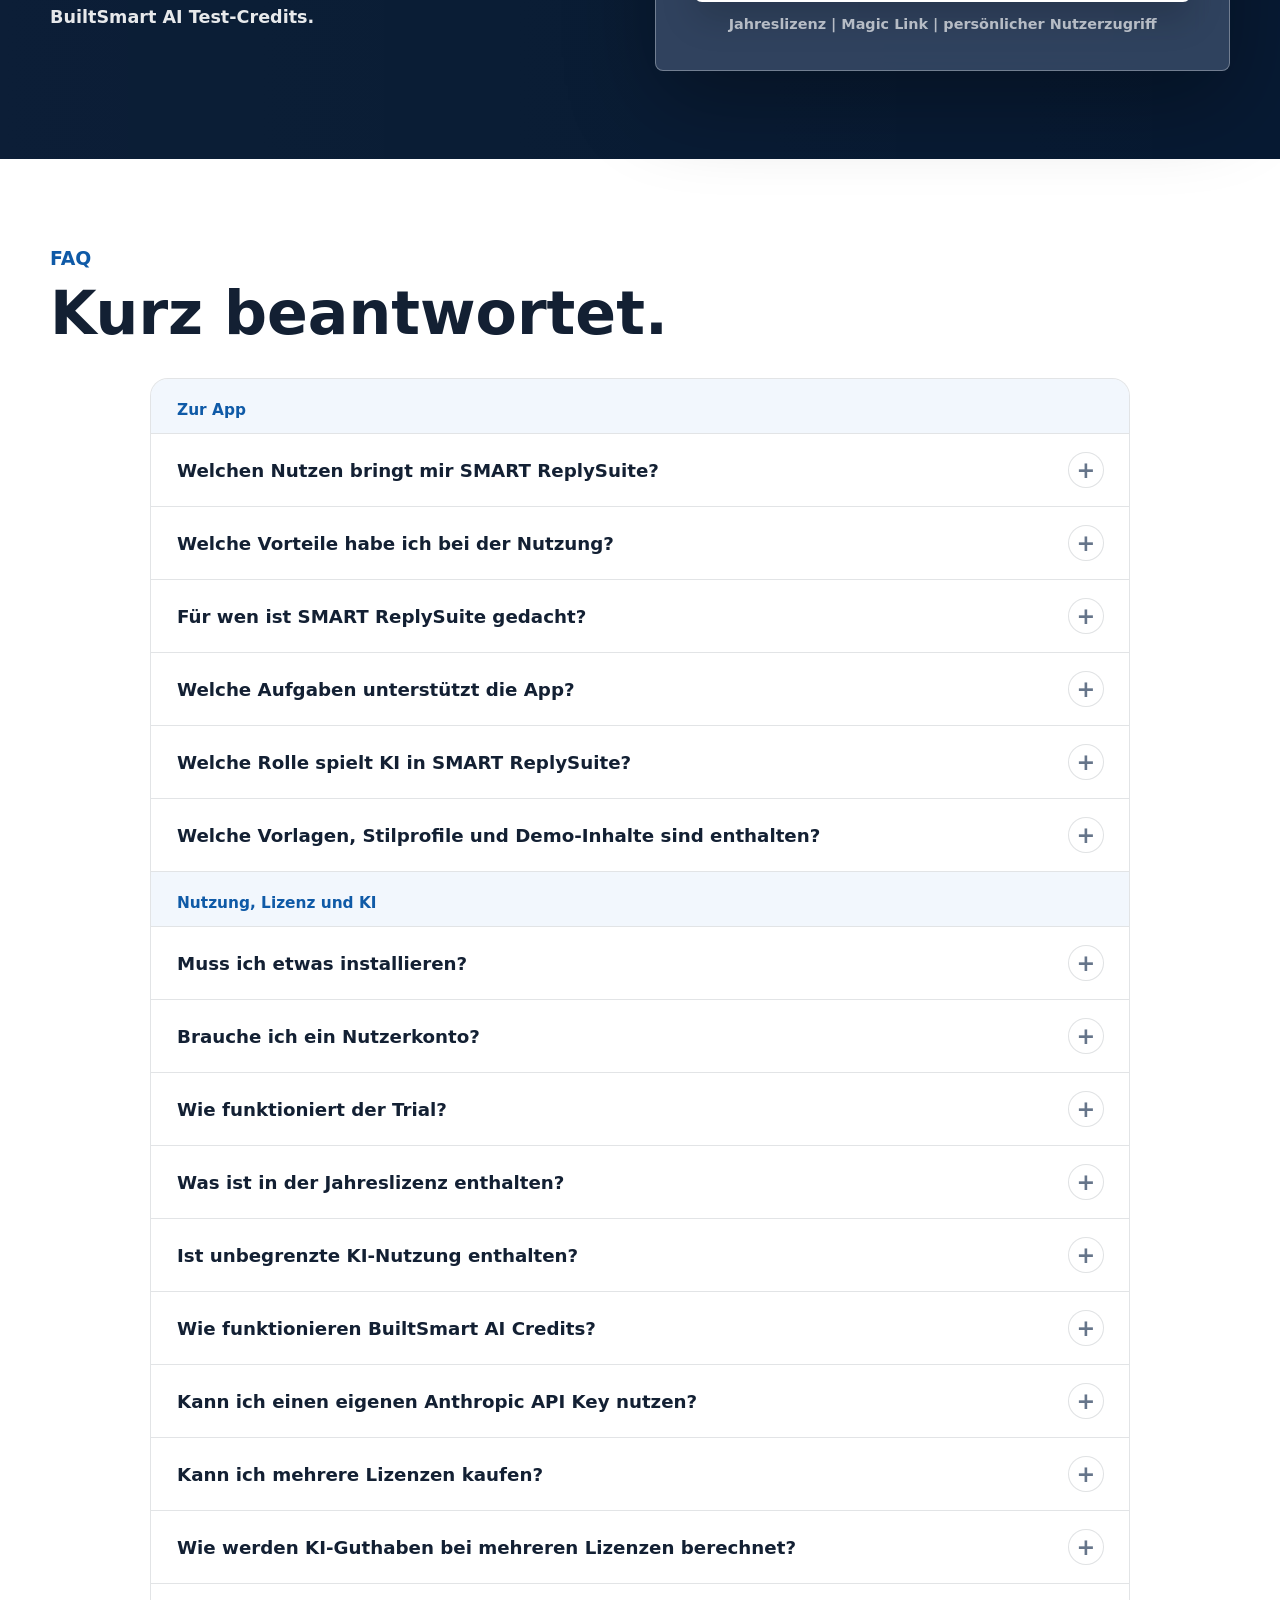
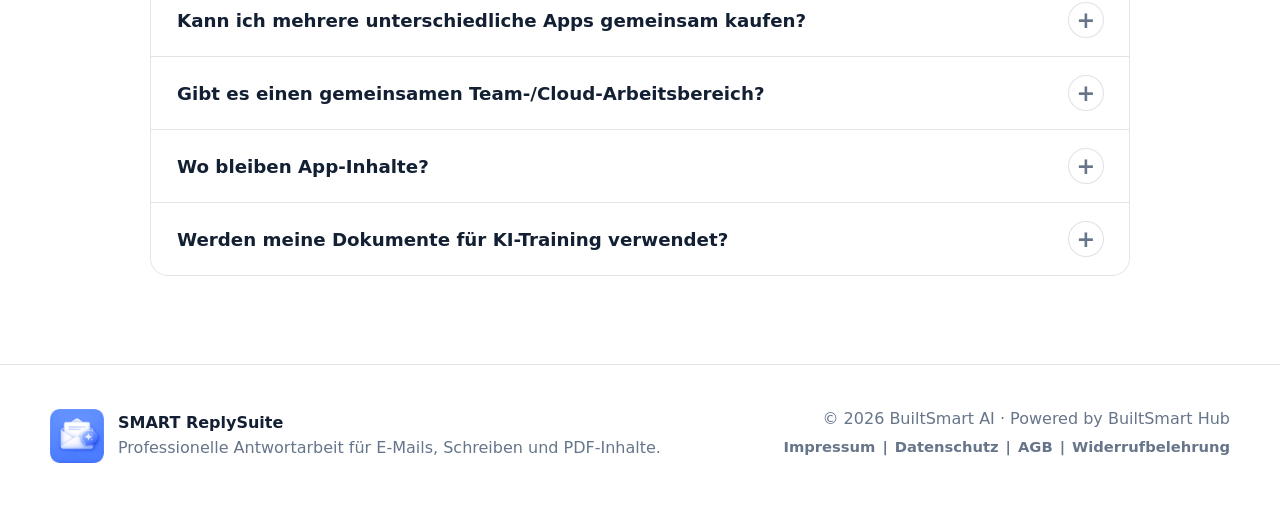
==== commit 2e4ea3cb: "Polish landing page copy and layout" ====
--- a/landing.html
+++ b/landing.html
@@ -131,10 +131,10 @@
             },
             {
               "@type": "Question",
-              "name": "Welche Inhalte kann ich in der App bearbeiten, speichern oder organisieren?",
-              "acceptedAnswer": {
-                "@type": "Answer",
-                "text": "Du kannst Nachrichten, Briefe, PDF-Inhalte, Antwortentwürfe, Vorlagen, Stilprofile, Bibliothekseinträge und Verlauf organisieren. Wenn lokale Arbeitsdaten gespeichert werden, können sie als JSON exportiert und wieder importiert werden."
+              "name": "Welche Vorlagen, Stilprofile und Demo-Inhalte sind enthalten?",
+              "acceptedAnswer": {
+                "@type": "Answer",
+                "text": "SMART ReplySuite startet mit fünf professionellen Beispielvorlagen, fünf bearbeitbaren Stilprofilen und einem jederzeit ladbaren Demo-Fall. Vorlagen und Stilprofile können dauerhaft genutzt, angepasst und beliebig erweitert werden. Der Demo-Fall zeigt Analyse, Antwortvarianten und Qualitätsbewertung an einem realistischen Geschäftsfall."
               }
             },
             {
@@ -362,12 +362,12 @@
       </div>
       <div class="parameter-layout">
         <div class="parameter-grid" aria-label="Antwortparameter">
-            <article><strong>Antworttyp</strong><span>Legt fest, welche kommunikative Richtung der Entwurf nimmt: zustimmen, ablehnen, nachfassen, Termin abstimmen oder eine Beschwerde professionell beantworten.</span></article>
-            <article><strong>Fokus</strong><span>Priorisiert die Antwortstrategie, etwa Ausgewogenheit, Konfliktvermeidung, klare nächste Schritte oder eine verbindlichere Formulierung.</span></article>
-            <article><strong>Tonalität</strong><span>Steuert den Klang der konkreten Antwort, von geschäftlich-formell bis diplomatisch, sachlich oder bewusst deeskalierend.</span></article>
-            <article><strong>Grundstil</strong><span>Definiert die übergeordnete Schreibhaltung und hält Antworten konsistent mit Rolle, Branche, Unternehmenssprache oder Stilprofil.</span></article>
-            <article><strong>Länge</strong><span>Bestimmt, ob die Hauptantwort kompakt, standardmäßig oder ausführlicher formuliert wird, ohne den fachlichen Kern zu verwässern.</span></article>
-            <article><strong>Arbeitsmodus</strong><span>Erstellt neue Antwortvorschläge oder optimiert vorhandene Entwürfe, wenn ein Text bereits vorbereitet wurde.</span></article>
+            <article><strong>Antworttyp</strong><span>Bestimmt die kommunikative Richtung: zustimmen, ablehnen, nachfassen, Termin abstimmen oder eine Beschwerde professionell beantworten.</span></article>
+            <article><strong>Fokus</strong><span>Legt fest, worauf die Antwort besonders achten soll: Ausgewogenheit, Konfliktvermeidung, nächste Schritte oder klare Verbindlichkeit.</span></article>
+            <article><strong>Tonalität</strong><span>Steuert den konkreten Klang der Antwort: geschäftlich-formell, sachlich, diplomatisch oder bewusst deeskalierend formuliert.</span></article>
+            <article><strong>Grundstil</strong><span>Sichert die übergeordnete Schreibhaltung und hält Antworten passend zu Rolle, Branche, Sprache und Stilprofil.</span></article>
+            <article><strong>Länge</strong><span>Wählt, ob die Hauptantwort kompakt, standardmäßig oder ausführlicher formuliert wird, ohne den fachlichen Kern zu verwässern.</span></article>
+            <article><strong>Arbeitsmodus</strong><span>Erstellt neue Antwortvorschläge oder verbessert vorhandene Entwürfe, wenn bereits ein vorbereiteter Text weiterentwickelt werden soll.</span></article>
         </div>
         <aside class="language-panel" aria-label="Antwortsprachen">
           <h3>5 Antwortsprachen</h3>
@@ -387,7 +387,7 @@
       <div class="starter-layout">
         <div class="starter-copy">
           <p class="eyebrow dark">Vorlagen, Stilprofile & Demo</p>
-          <h2 id="starter-title">Starte mit professioneller Struktur und eigenem Stil.</h2>
+          <h2 id="starter-title">Starte mit professioneller Struktur und<br><span class="no-break">eigenem Stil.</span></h2>
           <p>SMART ReplySuite bringt einen sofort nutzbaren Startbestand mit: professionelle Beispielvorlagen, bearbeitbare Stilprofile und ein realistisches Demo-Szenario.</p>
           <p>Alles kann dauerhaft genutzt, angepasst und beliebig erweitert werden. So entsteht Schritt für Schritt ein eigener Antwortstandard für wiederkehrende Geschäftsfälle.</p>
         </div>
@@ -469,7 +469,7 @@
     <section class="section safeguards-section" id="safeguards" aria-labelledby="safeguards-title">
       <div class="section-heading narrow">
         <p class="eyebrow dark">Professionelle Schutzregeln</p>
-        <h2 id="safeguards-title">Weniger riskante Formulierungen, mehr Kontrolle.</h2>
+        <h2 id="safeguards-title">Weniger riskante Formulierungen,<br><span class="no-break">mehr Kontrolle.</span></h2>
       </div>
       <div class="safeguard-grid">
         <article>
@@ -572,10 +572,20 @@
       </div>
       <div class="industry-panel" aria-label="Typische Einsatzfelder">
         <h3>Typische Einsatzfelder</h3>
-        <div>
-          <p>Projektkommunikation, Kundenservice, interne Korrespondenz, private Korrespondenz und Management-Antworten.</p>
-          <p>Bau- und Vertragskontext, Immobilienwirtschaft, technische Büros, Beratung, Verwaltung und B2B-Kommunikation.</p>
-        </div>
+        <ul>
+          <li>Formelle Kommunikation</li>
+          <li>Kundenanfragen</li>
+          <li>Rückfragen</li>
+          <li>Beschwerden</li>
+          <li>Sachstandsmeldungen</li>
+          <li>Terminabstimmungen</li>
+          <li>Projektkommunikation</li>
+          <li>Interne Korrespondenz</li>
+          <li>Management-Antworten</li>
+          <li>Vertragskontext</li>
+          <li>Immobilienwirtschaft</li>
+          <li>B2B- & B2C-Kommunikation</li>
+        </ul>
       </div>
     </section>
 
@@ -596,8 +606,8 @@
       <div class="pricing-copy">
         <p class="eyebrow dark">Lizenzmodell</p>
         <h2 id="pricing-title">Eine professionelle Jahreslizenz für produktive Antwortarbeit.</h2>
-        <p>Jahreslizenz für 99 EUR netto pro App und Jahr. Die Laufzeit beträgt 12 Monate und verlängert sich automatisch um weitere 12 Monate.</p>
-        <p>Pro Lizenz ist ein persönlicher Nutzerzugriff vorgesehen. Mehrere Lizenzen derselben App können über die Menge im Checkout gekauft werden. Ein Checkout gilt jeweils für eine App.</p>
+        <p>Für alle, die geschäftliche Kommunikation schneller, professioneller und kontrollierter erledigen möchten: SMART ReplySuite verbindet Analyse, Vorlagen, Stilprofile und Antwortvarianten zu einem wiederholbaren Arbeitsablauf.</p>
+        <p>So entstehen schneller passende Antworten mit kontrolliertem Ton, klarer Struktur und sichtbarer Qualitätsbewertung. Der kostenlose Testzugang zeigt den Nutzen sofort mit Demo-Fall und BuiltSmart AI Test-Credits.</p>
       </div>
       <article class="price-card" aria-label="Professional Jahreslizenz">
         <div class="price-card-top">
@@ -662,8 +672,8 @@
             <p>KI ist Bestandteil der App-Funktion. Der Testzugang enthält 500 BuiltSmart AI Test-Credits. Danach laufen KI-Anfragen über BuiltSmart AI Guthaben oder optional über einen eigenen Anthropic API-Key.</p>
           </details>
           <details>
-            <summary>Welche Inhalte kann ich in der App bearbeiten, speichern oder organisieren?</summary>
-            <p>Du kannst Nachrichten, Briefe, PDF-Inhalte, Antwortentwürfe, Vorlagen, Stilprofile, Bibliothekseinträge und Verlauf organisieren. Wenn lokale Arbeitsdaten gespeichert werden, können sie als JSON exportiert und wieder importiert werden.</p>
+            <summary>Welche Vorlagen, Stilprofile und Demo-Inhalte sind enthalten?</summary>
+            <p>SMART ReplySuite startet mit fünf professionellen Beispielvorlagen, fünf bearbeitbaren Stilprofilen und einem jederzeit ladbaren Demo-Fall. Vorlagen und Stilprofile können dauerhaft genutzt, angepasst und beliebig erweitert werden. Der Demo-Fall zeigt Analyse, Antwortvarianten und Qualitätsbewertung an einem realistischen Geschäftsfall.</p>
           </details>
         </div>
         <div class="faq-group">
@@ -730,7 +740,7 @@
       <img src="assets/smart-mailresponse-icon.png" alt="" aria-hidden="true">
       <div>
         <strong>SMART ReplySuite</strong>
-        <span>KI-Antworten für Geschäftskommunikation.</span>
+        <span>Professionelle Antwortarbeit für E-Mails, Schreiben und PDF-Inhalte.</span>
       </div>
     </div>
     <div class="footer-meta">
@@ -742,7 +752,7 @@
         <span aria-hidden="true">|</span>
         <a href="https://www.built-smart-hub.com/agb">AGB</a>
         <span aria-hidden="true">|</span>
-        <a href="https://www.built-smart-hub.com/widerrufsbelehrung">Widerrufsbelehrung</a>
+        <a href="https://www.built-smart-hub.com/widerrufbelehrung">Widerrufbelehrung</a>
       </nav>
     </div>
   </footer>
--- a/landing-styles.css
+++ b/landing-styles.css
@@ -307,9 +307,11 @@
 .hero-metrics div {
   min-height: 150px;
   display: grid;
-  align-content: center;
+  grid-template-rows: 28px 34px auto;
+  align-content: start;
   justify-items: center;
-  padding: 20px 24px 22px;
+  row-gap: 5px;
+  padding: 18px 24px 20px;
   border: 1px solid rgba(255, 255, 255, 0.22);
   border-radius: var(--radius);
   background: rgba(77, 91, 111, 0.74);
@@ -320,14 +322,21 @@
 
 .hero-metrics div::before {
   content: "✓";
-  margin-bottom: 10px;
-  color: #9ed6be;
-  font-size: 1.45rem;
+  width: 28px;
+  height: 28px;
+  display: grid;
+  place-items: center;
+  border-radius: 50%;
+  background: rgba(223, 245, 233, 0.92);
+  color: #13734c;
+  font-size: 1rem;
   line-height: 1;
   font-weight: 900;
 }
 
 .hero-metrics dt {
+  display: grid;
+  align-items: end;
   color: #fff;
   font-size: 1.18rem;
   line-height: 1.15;
@@ -336,7 +345,7 @@
 
 .hero-metrics dd {
   max-width: 220px;
-  margin: 10px 0 0;
+  margin: 1px 0 0;
   color: rgba(255, 255, 255, 0.86);
   font-size: 0.96rem;
   line-height: 1.35;
@@ -518,11 +527,11 @@
 }
 
 .workflow-list article {
-  min-height: 194px;
+  min-height: 156px;
   display: grid;
   align-content: center;
   justify-items: center;
-  padding: 26px;
+  padding: 20px 24px;
   box-shadow: none;
   text-align: center;
 }
@@ -883,7 +892,7 @@
   display: inline-flex;
   min-height: 42px;
   align-items: center;
-  padding: 10px 14px 10px 38px;
+  padding: 10px 14px 10px 44px;
   border: 1px solid rgba(22, 104, 184, 0.18);
   border-radius: var(--radius);
   background: #fff;
@@ -899,8 +908,16 @@
   position: absolute;
   left: 14px;
   top: 50%;
+  width: 19px;
+  height: 19px;
+  display: grid;
+  place-items: center;
   transform: translateY(-50%);
-  color: var(--teal);
+  border-radius: 50%;
+  background: #dff5e9;
+  color: #13734c;
+  font-size: 0.78rem;
+  line-height: 1;
   font-weight: 920;
 }
 
@@ -1168,27 +1185,58 @@
 
 .industry-panel {
   display: grid;
-  grid-template-columns: minmax(180px, 0.34fr) minmax(0, 1fr);
-  gap: 24px;
-  margin-top: 18px;
-  padding: 24px;
-  border-top: 1px solid var(--line);
-  border-bottom: 1px solid var(--line);
+  grid-template-columns: minmax(210px, 0.28fr) minmax(0, 1fr);
+  gap: 18px;
+  align-items: center;
+  margin-top: 20px;
+  padding: 18px 24px;
+  border: 1px solid rgba(19, 115, 76, 0.16);
+  border-radius: var(--radius);
+  background: rgba(248, 253, 250, 0.76);
 }
 
 .industry-panel h3 {
   margin: 0;
+  color: #13734c;
   font-size: 1.08rem;
-}
-
-.industry-panel p {
+  font-weight: 900;
+}
+
+.industry-panel ul {
+  margin: 0;
+  display: grid;
+  grid-template-columns: repeat(3, minmax(0, 1fr));
+  gap: 9px 18px;
+  padding: 0;
+  list-style: none;
+}
+
+.industry-panel li {
+  position: relative;
+  min-height: 24px;
+  padding-left: 28px;
   margin: 0;
   color: var(--muted);
-  line-height: 1.58;
-}
-
-.industry-panel p + p {
-  margin-top: 8px;
+  line-height: 1.45;
+  font-weight: 760;
+  white-space: nowrap;
+}
+
+.industry-panel li::before {
+  content: "✓";
+  position: absolute;
+  left: 0;
+  top: 2px;
+  width: 19px;
+  height: 19px;
+  display: grid;
+  place-items: center;
+  border-radius: 50%;
+  background: #dff5e9;
+  color: #13734c;
+  font-size: 0.78rem;
+  line-height: 1;
+  font-weight: 920;
 }
 
 .security-section {
@@ -1725,6 +1773,10 @@
     grid-template-columns: minmax(0, 1fr);
   }
 
+  .industry-panel ul {
+    grid-template-columns: repeat(2, minmax(0, 1fr));
+  }
+
   .workflow-list article {
     min-height: 0;
   }
@@ -1754,6 +1806,14 @@
 }
 
 @media (max-width: 680px) {
+  .industry-panel ul {
+    grid-template-columns: 1fr;
+  }
+
+  .industry-panel li {
+    white-space: normal;
+  }
+
   .no-break {
     white-space: normal;
     overflow-wrap: anywhere;
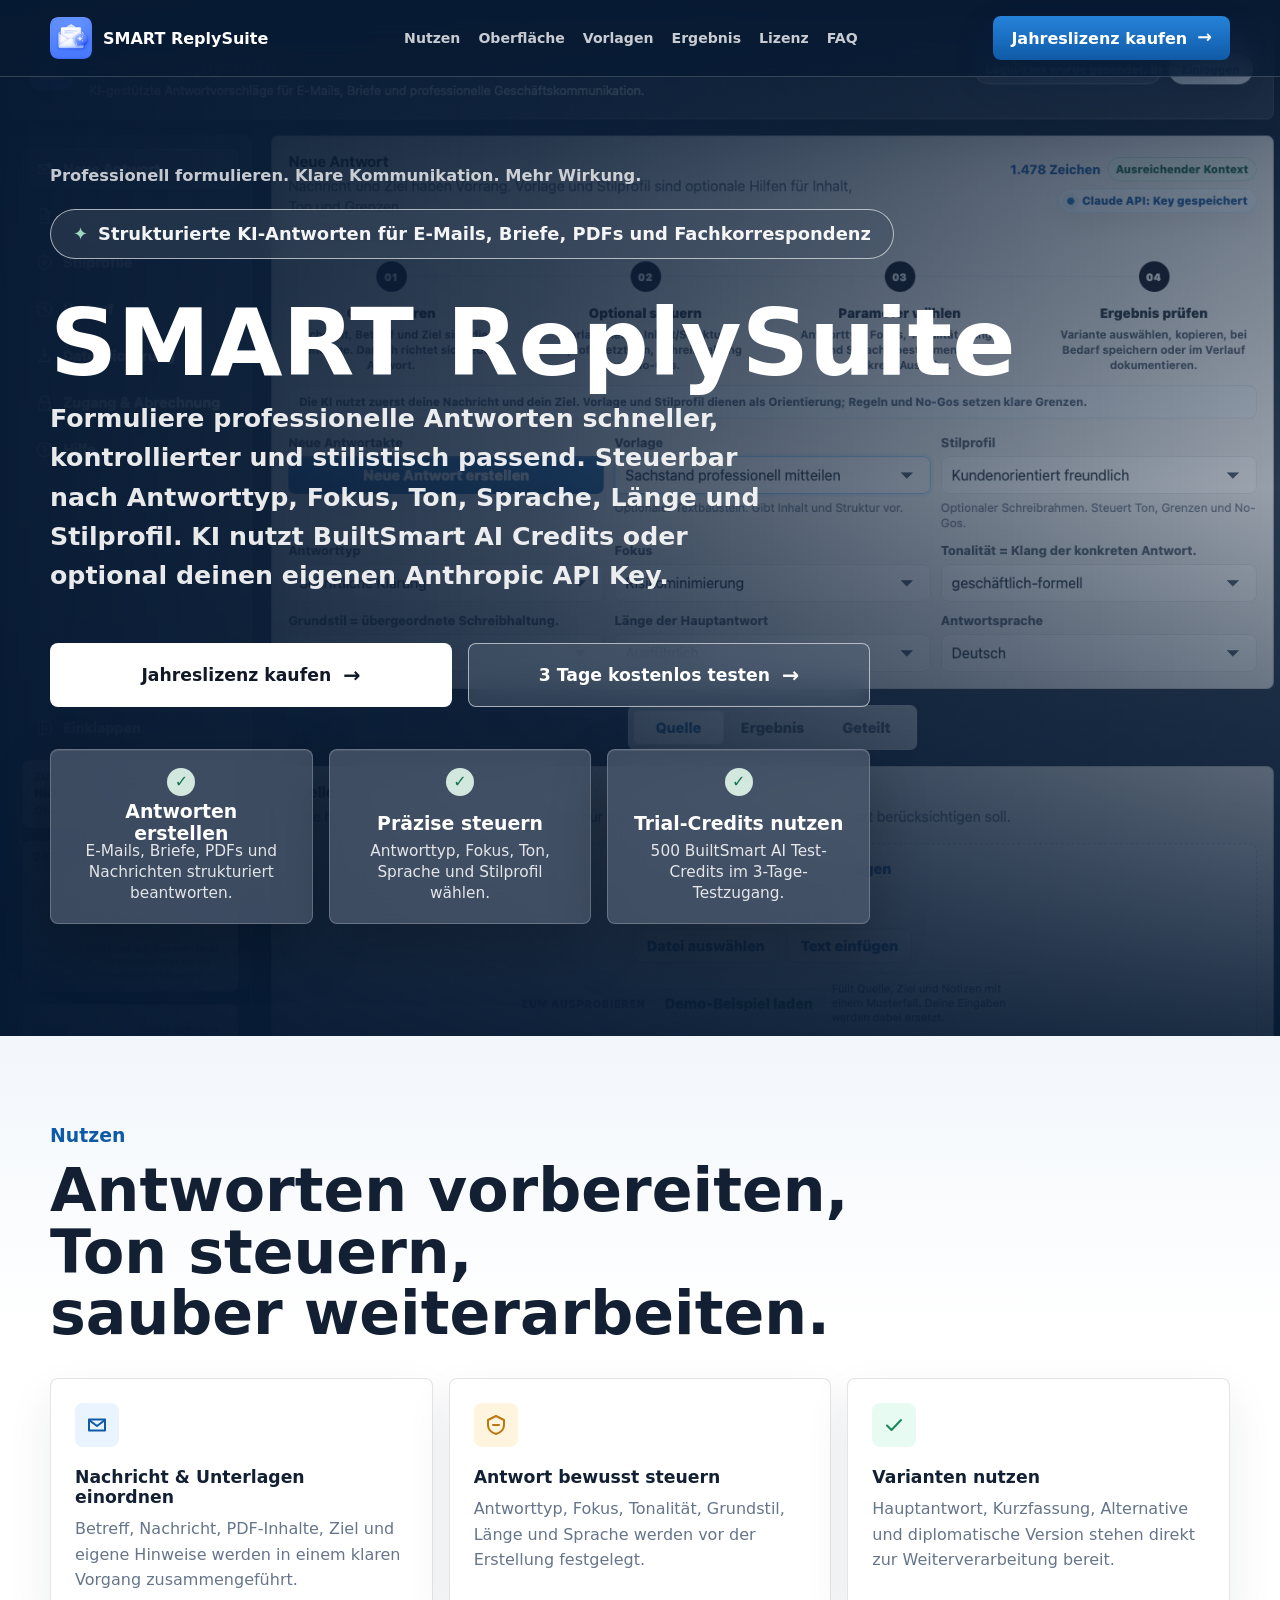
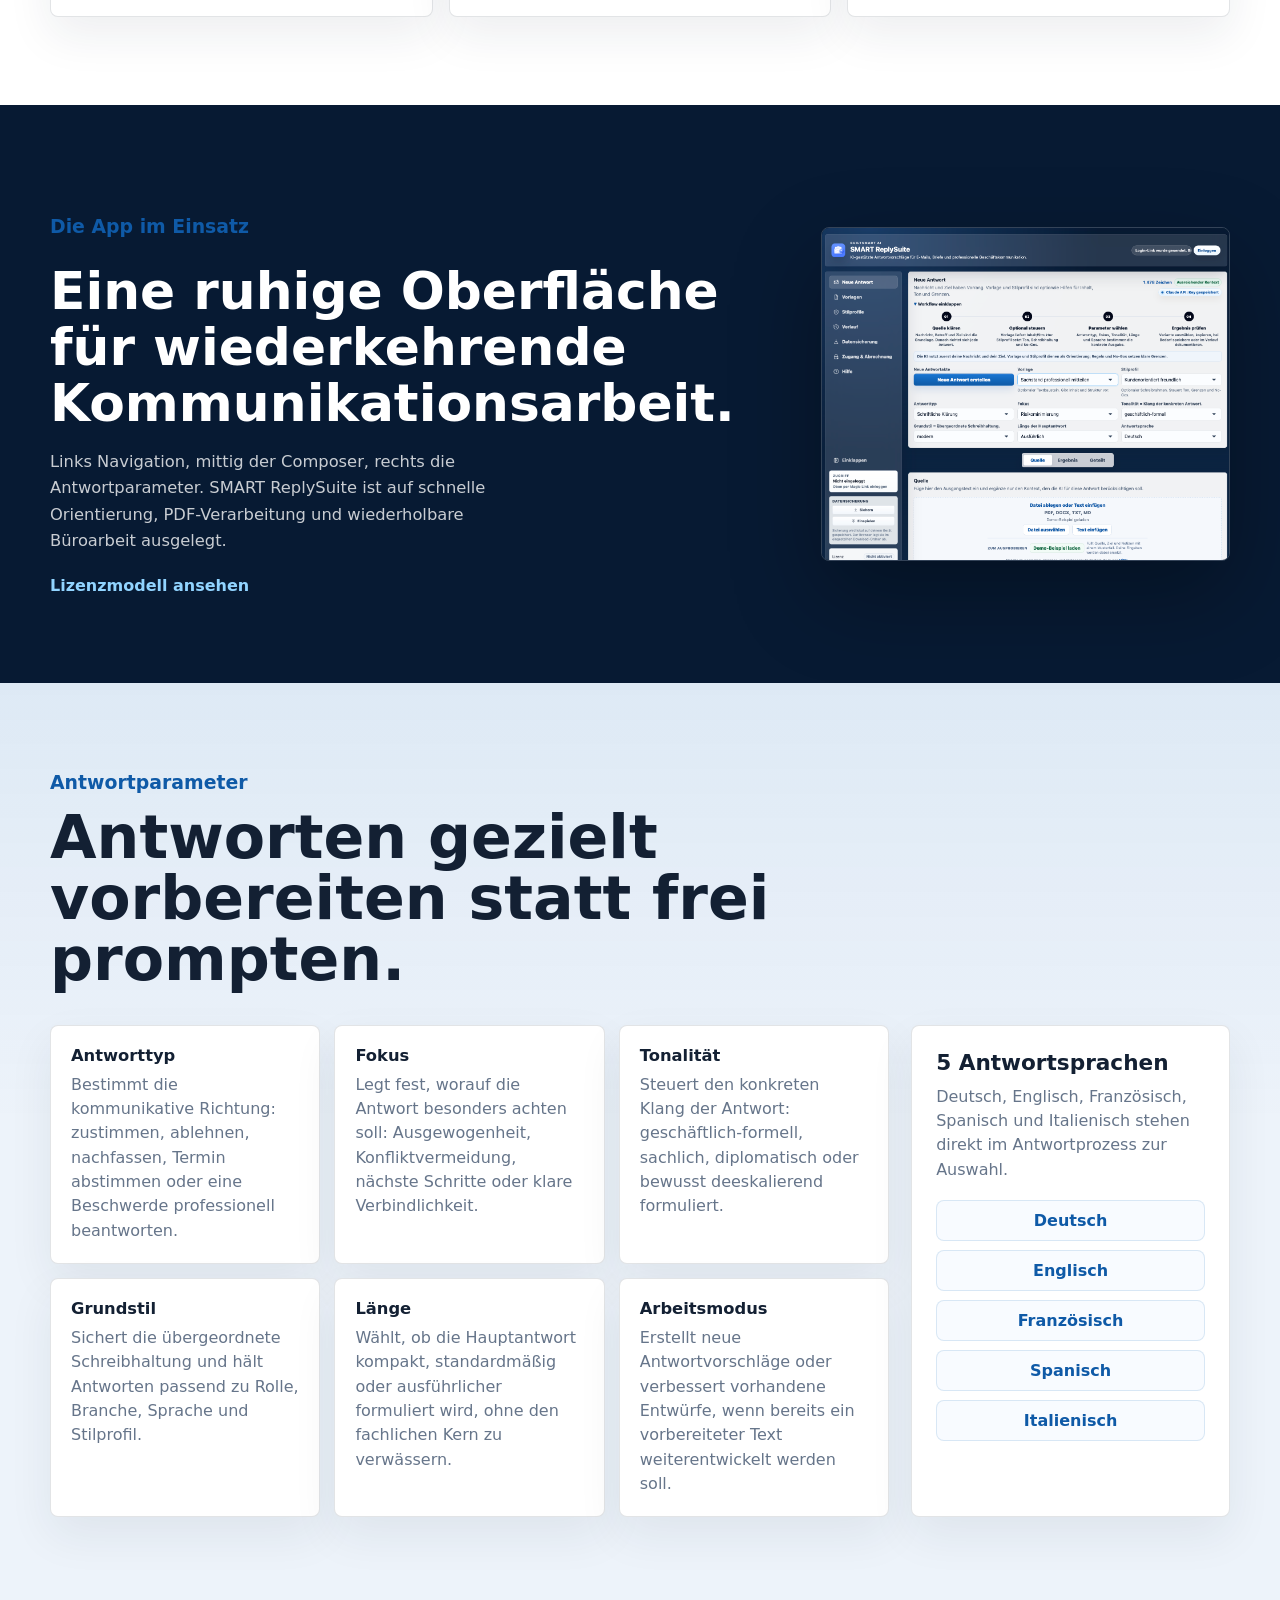
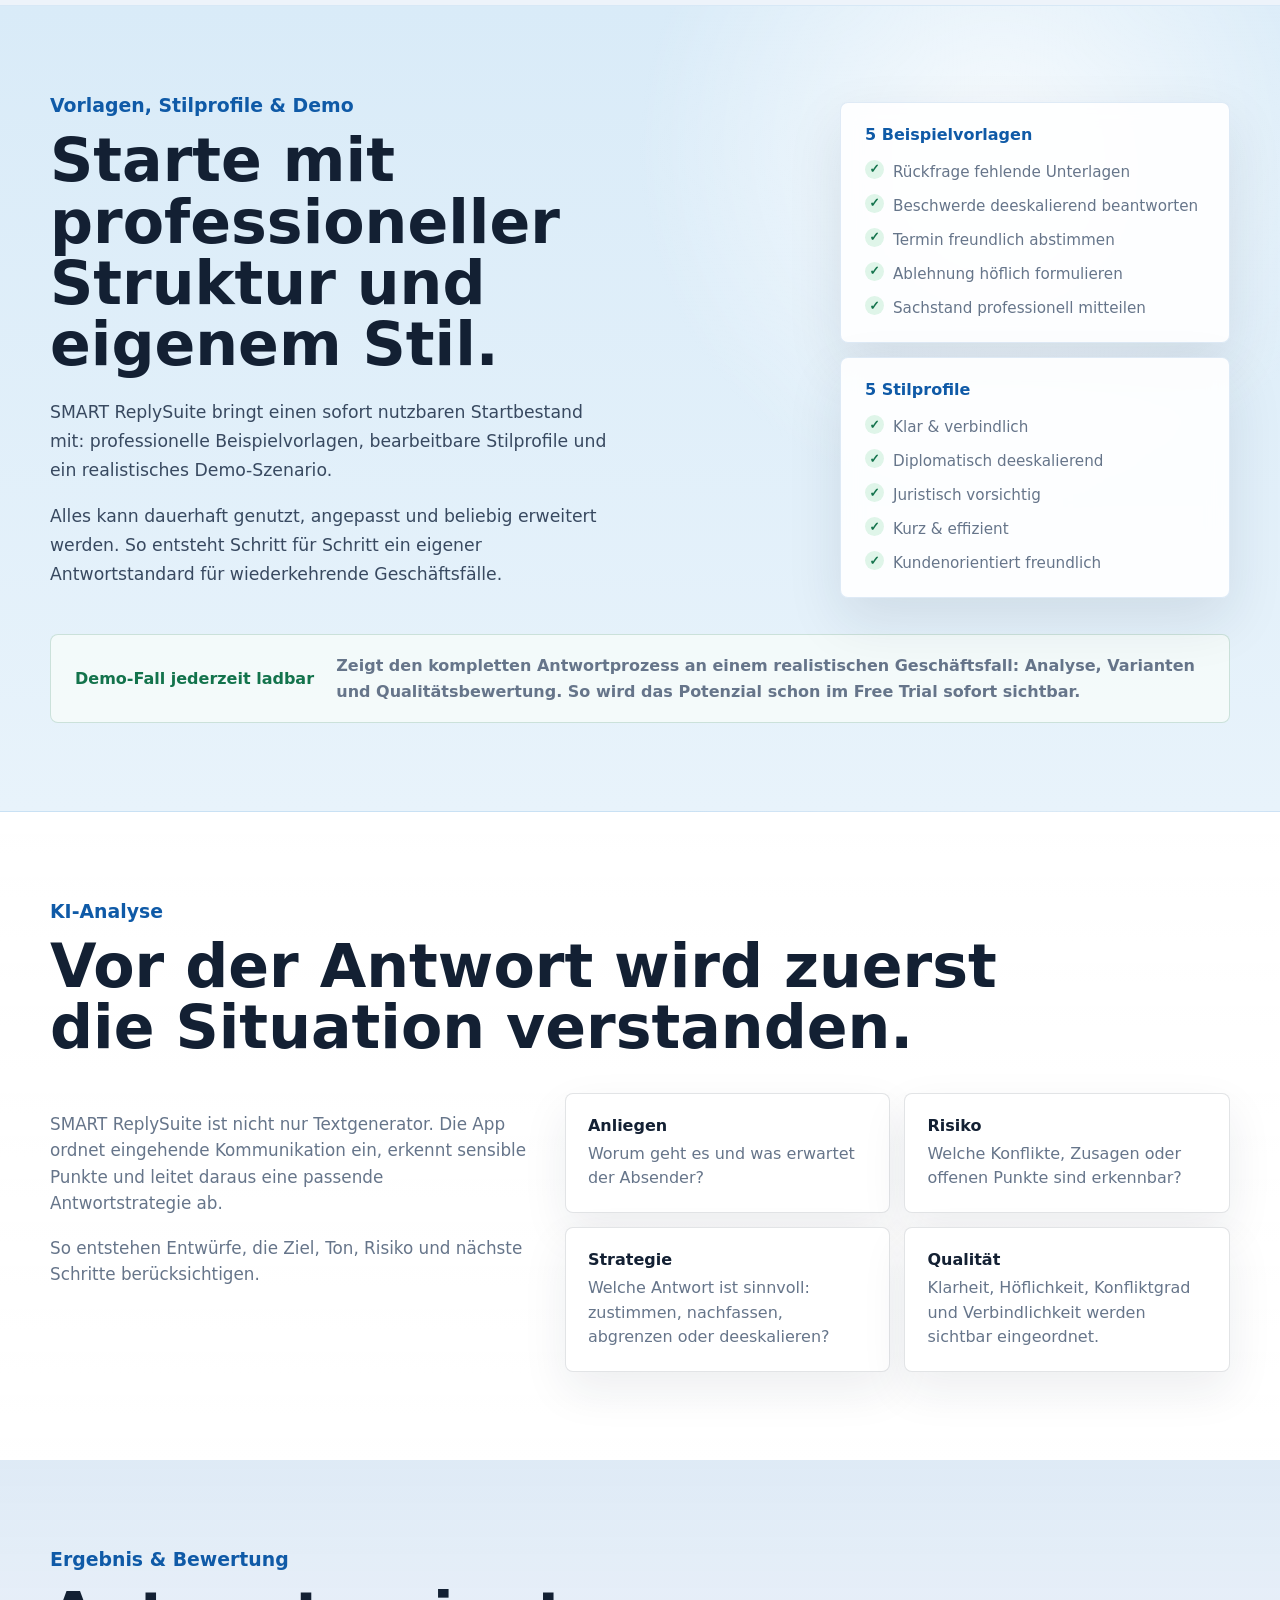
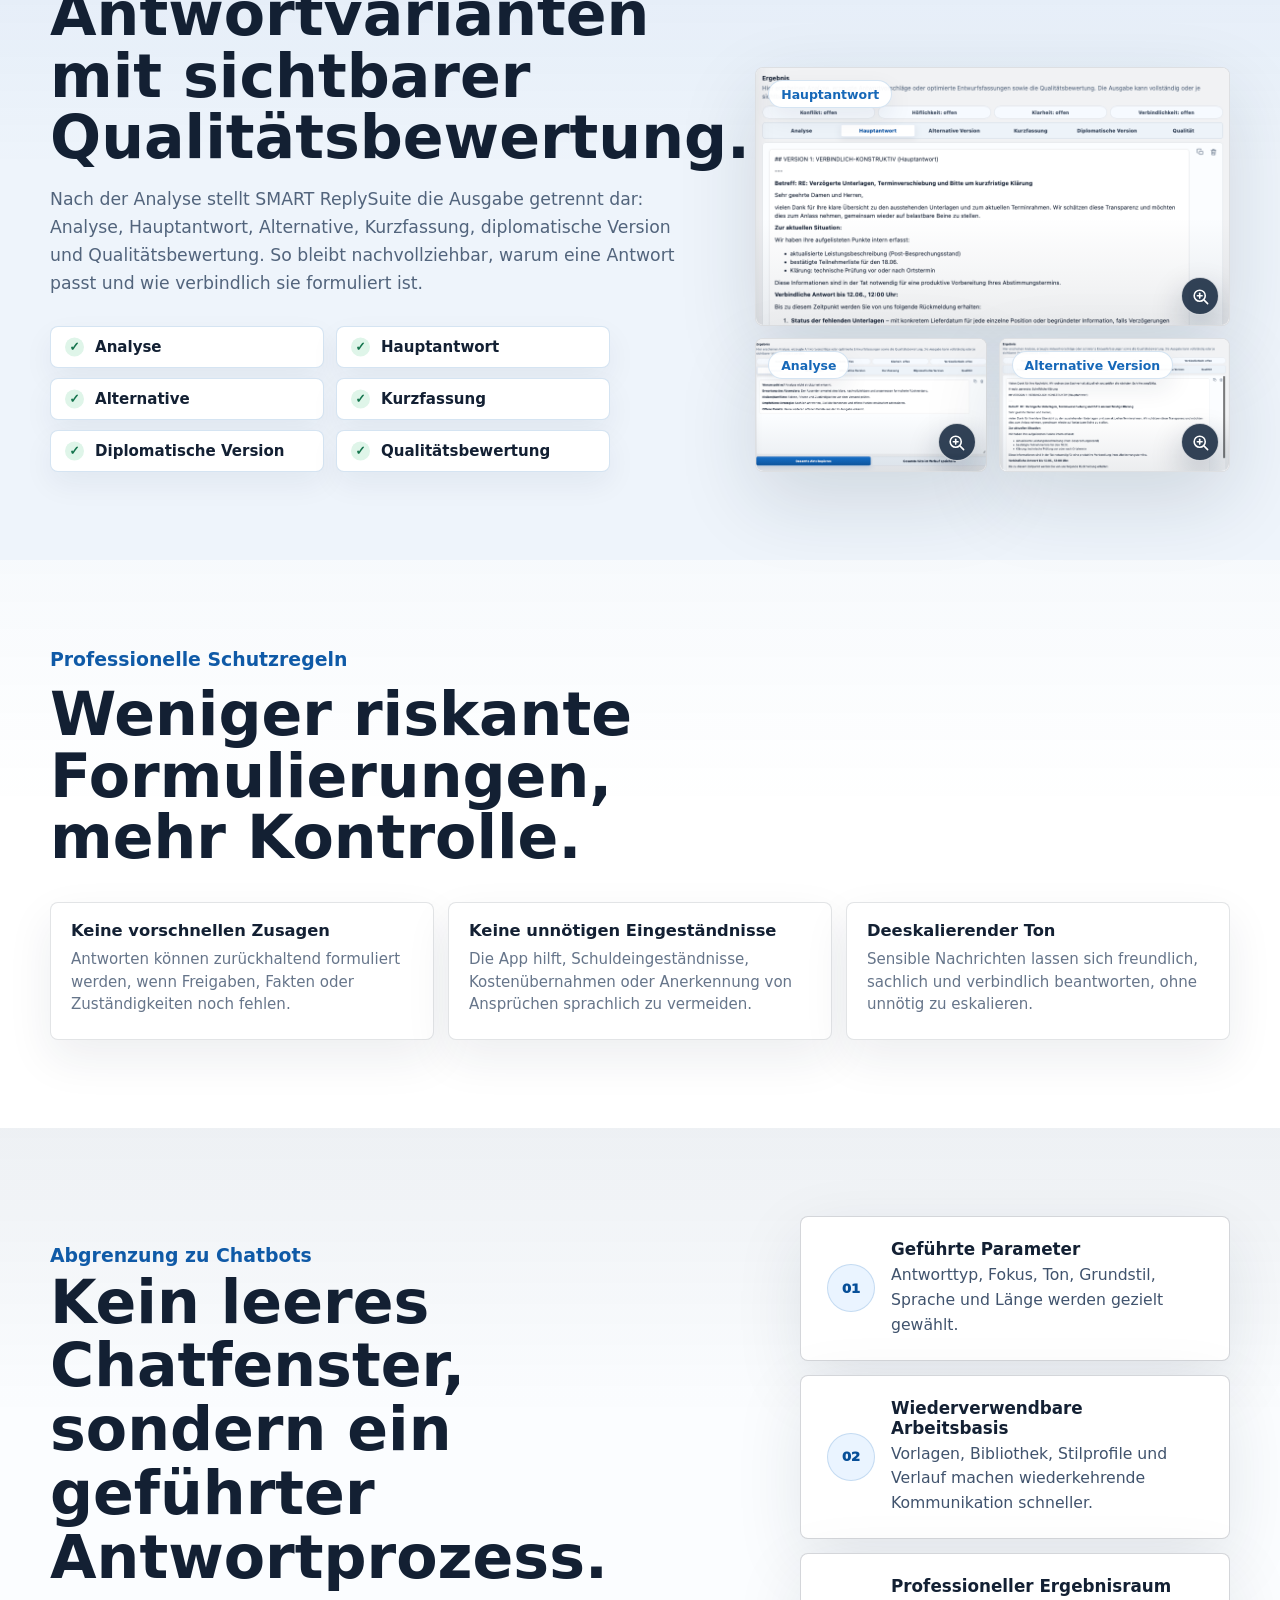
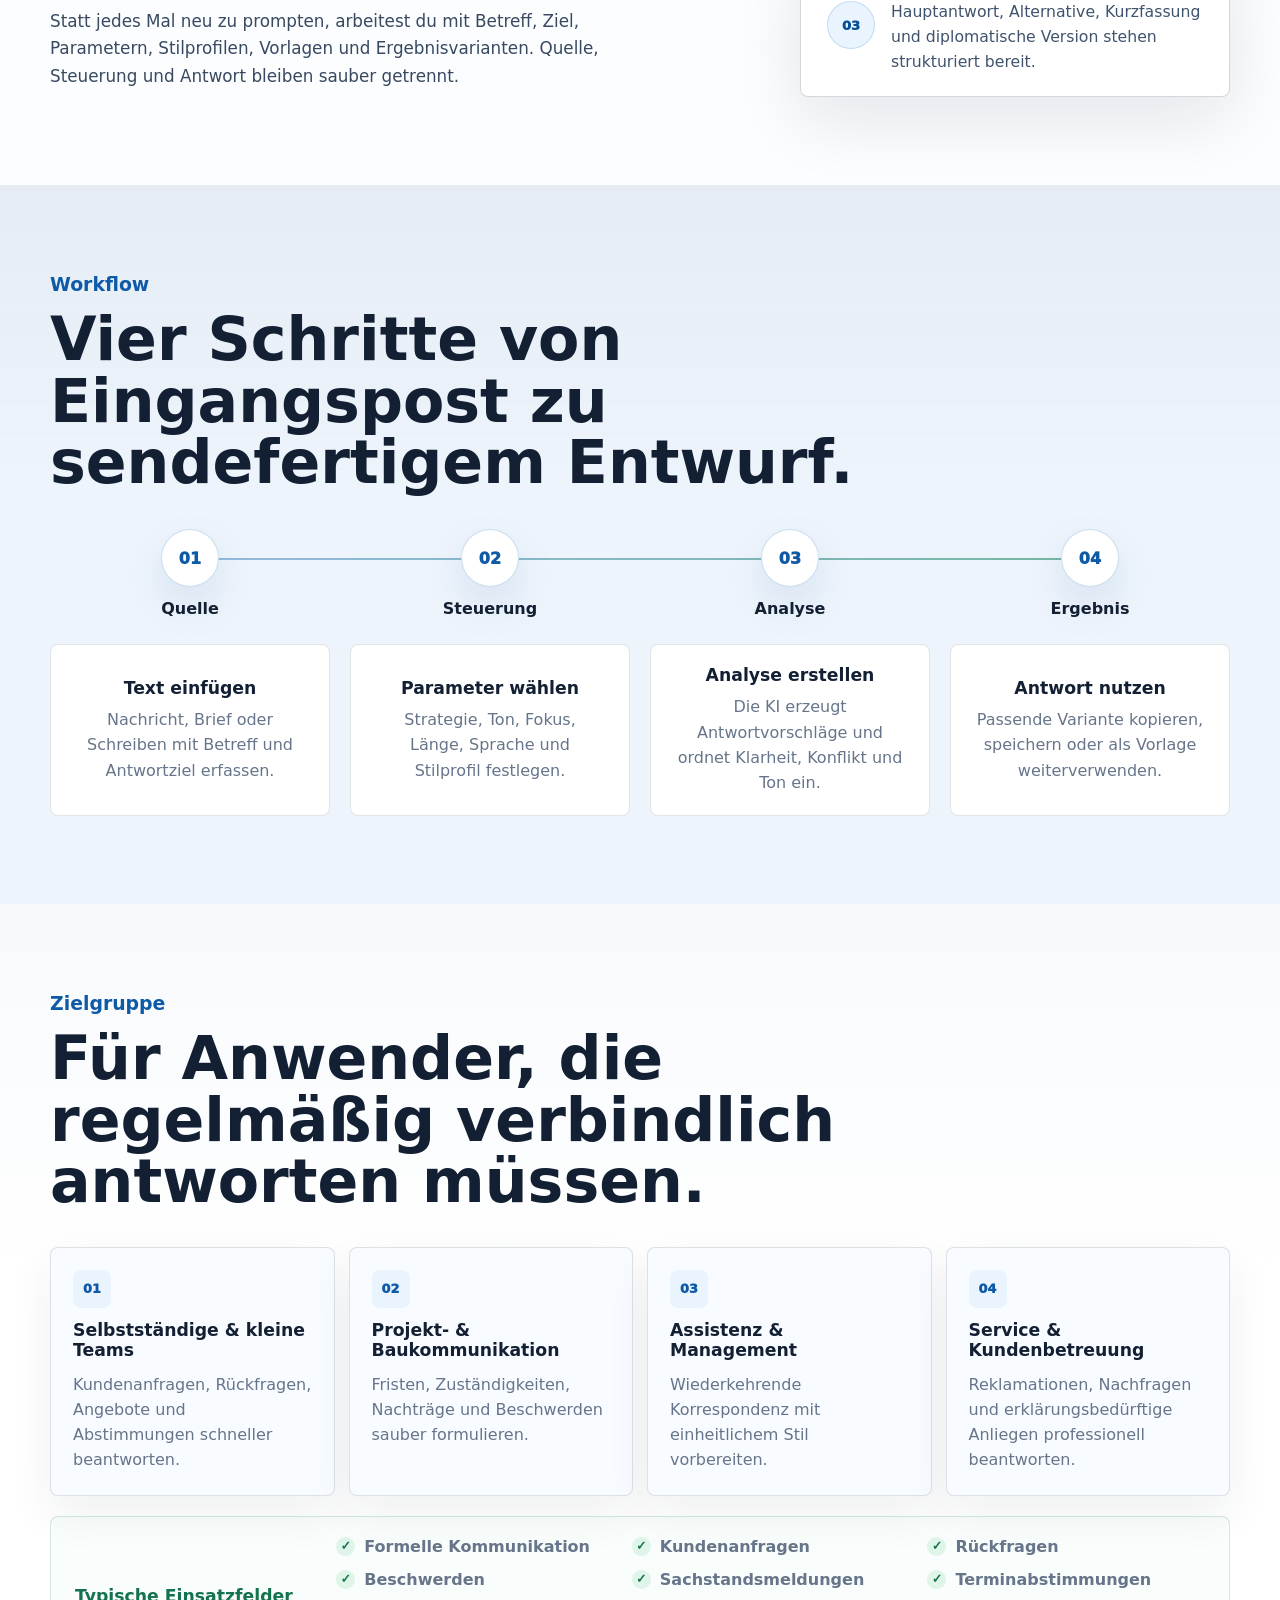
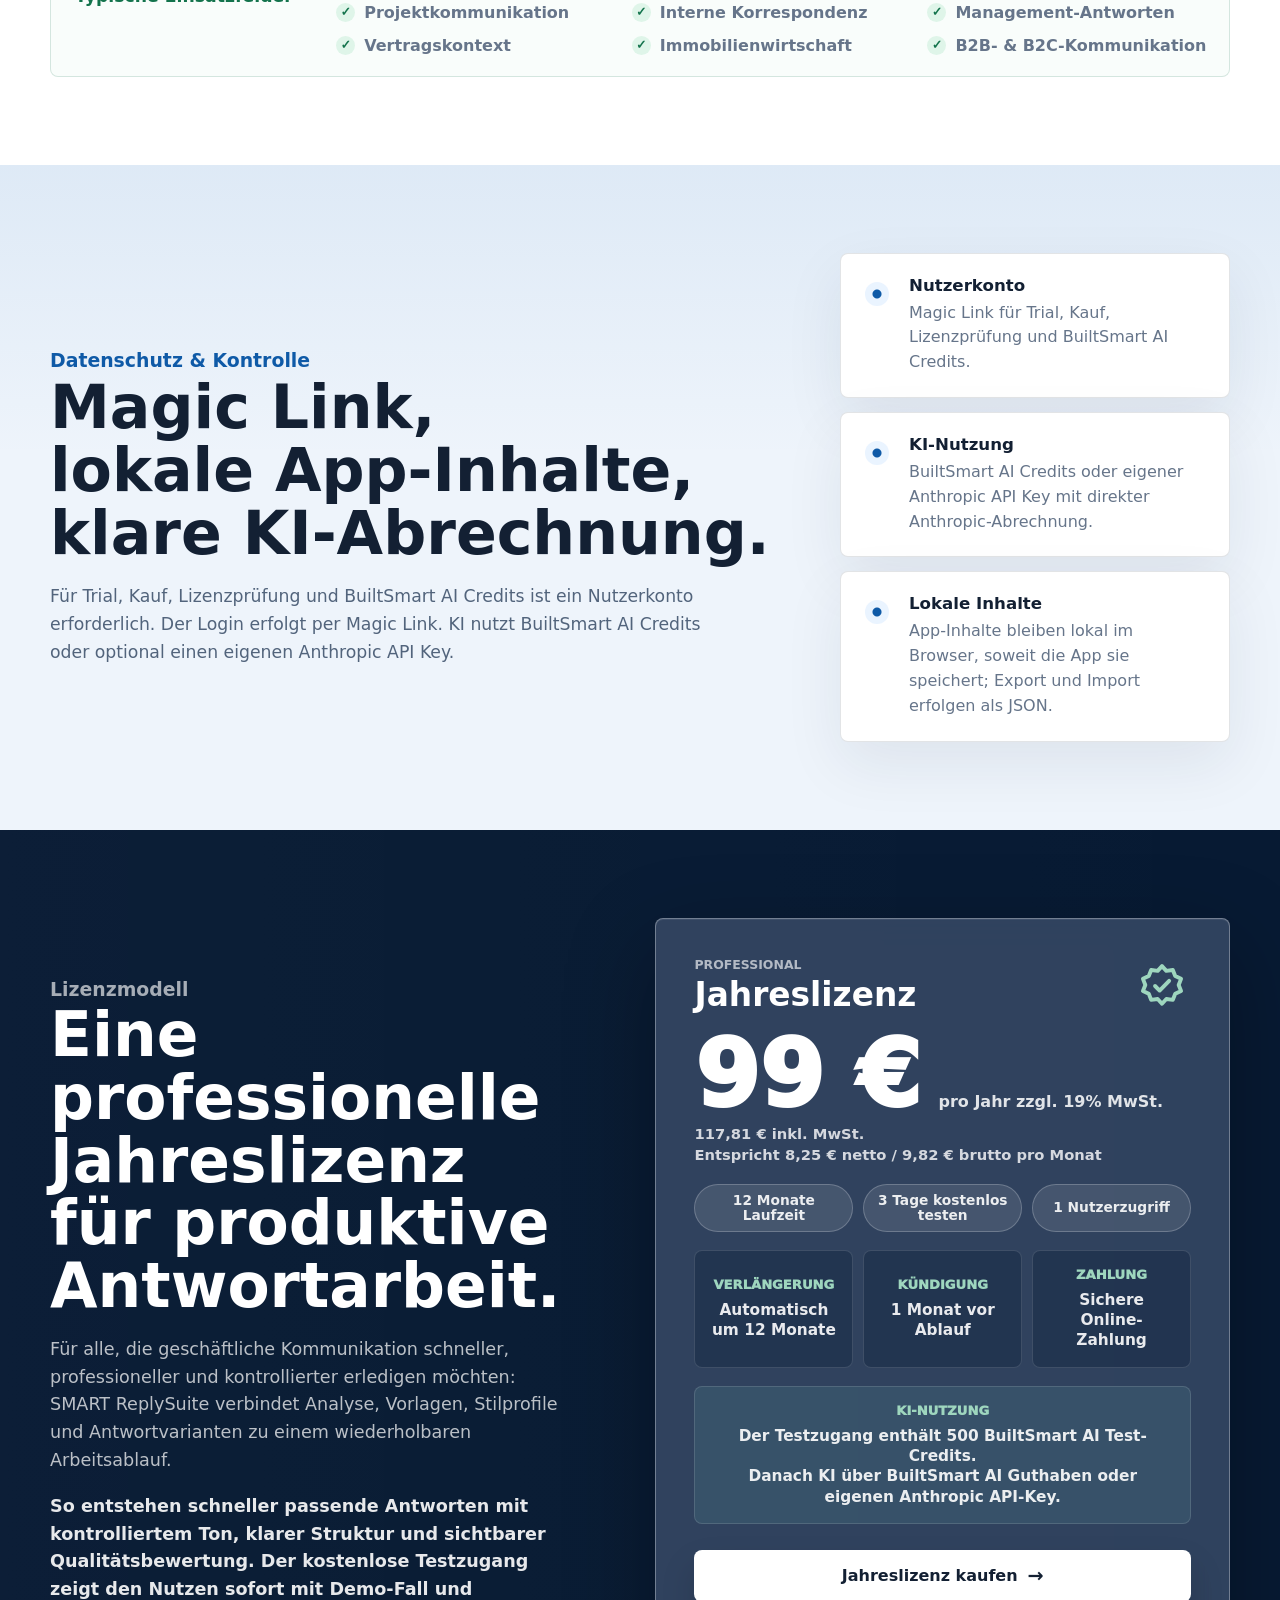
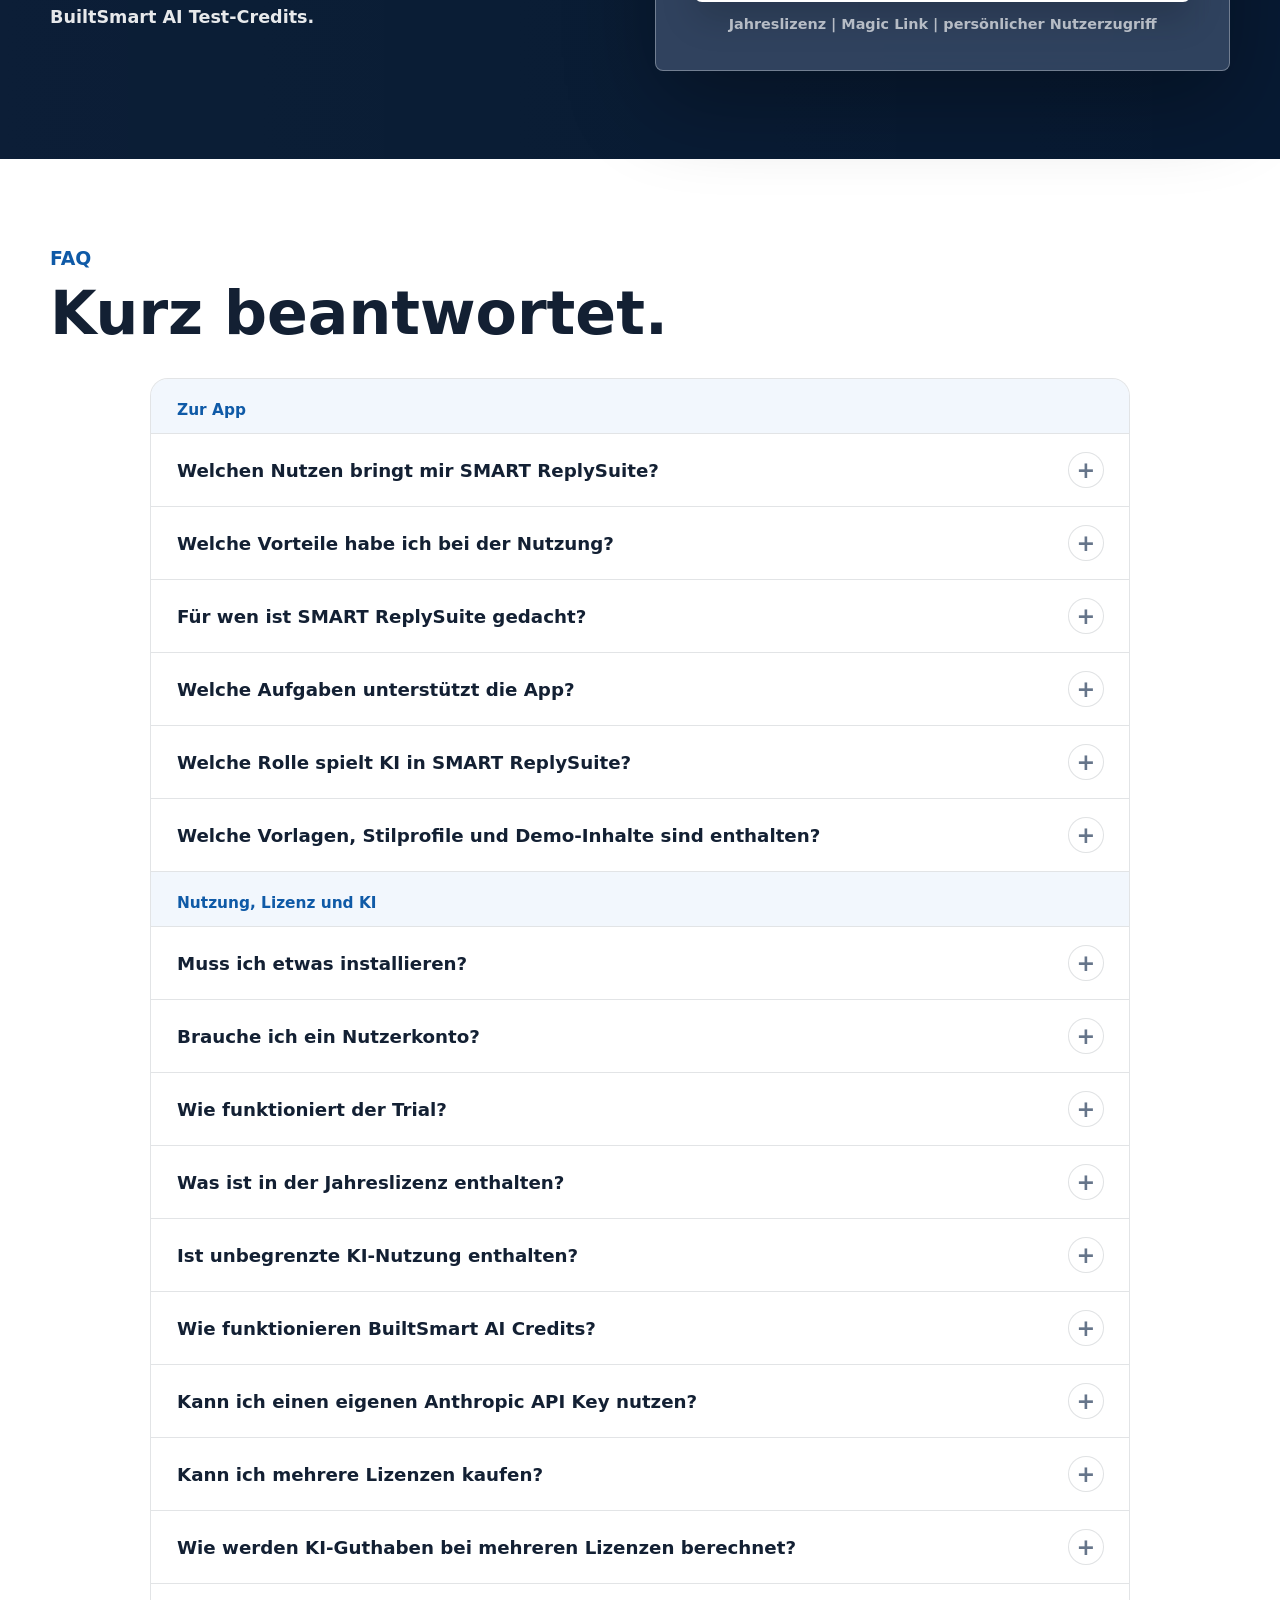
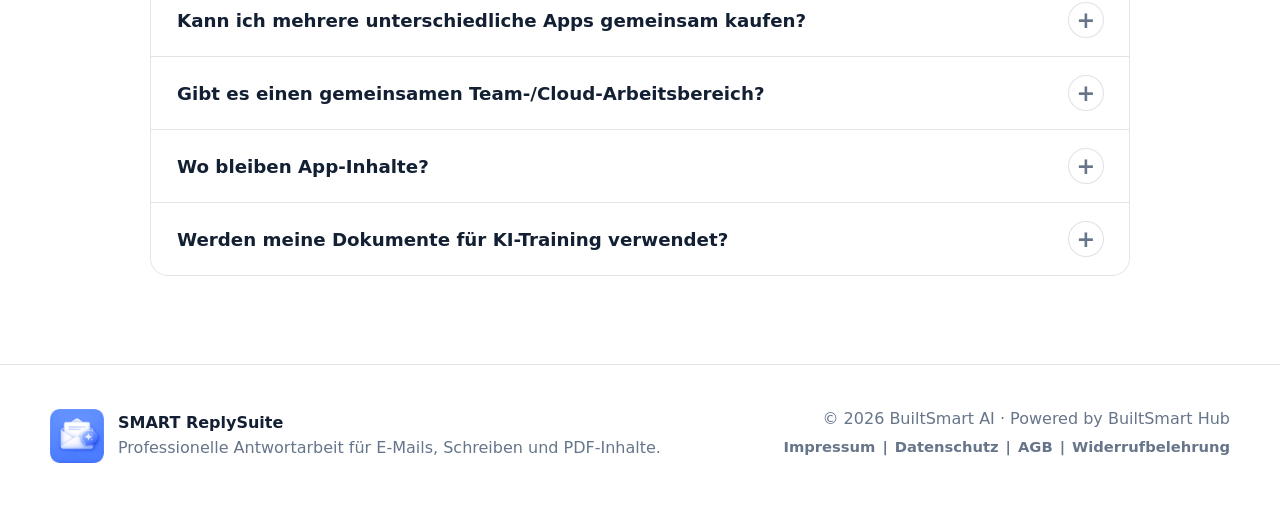
==== commit b35ede66: "Update landing page hero and result screenshots" ====
--- a/landing.html
+++ b/landing.html
@@ -11,12 +11,12 @@
   <meta property="og:description" content="Browserbasierte BuiltSmart App für professionelle KI-Antworten, PDF-/OCR-Verarbeitung, Stilprofile, Vorlagen und kontrollierte Geschäftskommunikation.">
   <meta property="og:type" content="website">
   <meta property="og:url" content="https://bm1964-25.github.io/SMART-ReplySuite-Landingpage/">
-  <meta property="og:image" content="https://bm1964-25.github.io/SMART-ReplySuite-Landingpage/landing-hero-shot.jpg">
+  <meta property="og:image" content="https://bm1964-25.github.io/SMART-ReplySuite-Landingpage/landing-hero-shot.png">
   <meta property="og:site_name" content="SMART ReplySuite">
   <meta name="twitter:card" content="summary_large_image">
   <meta name="twitter:title" content="SMART ReplySuite | KI-Antworten für E-Mails, Briefe und PDFs">
   <meta name="twitter:description" content="Professionelle Antwortvorschläge für Geschäftskommunikation mit BuiltSmart AI Credits, optionalem Anthropic API Key, PDF-/OCR-Unterstützung und Qualitätsbewertung.">
-  <meta name="twitter:image" content="https://bm1964-25.github.io/SMART-ReplySuite-Landingpage/landing-hero-shot.jpg">
+  <meta name="twitter:image" content="https://bm1964-25.github.io/SMART-ReplySuite-Landingpage/landing-hero-shot.png">
   <script type="application/ld+json">
     {
       "@context": "https://schema.org",
@@ -51,7 +51,7 @@
           ],
           "softwareHelp": "https://bm1964-25.github.io/SMART-ReplySuite-Landingpage/#faq",
           "url": "https://bm1964-25.github.io/SMART-ReplySuite-Landingpage/",
-          "image": "https://bm1964-25.github.io/SMART-ReplySuite-Landingpage/landing-hero-shot.jpg",
+          "image": "https://bm1964-25.github.io/SMART-ReplySuite-Landingpage/landing-hero-shot.png",
           "publisher": {
             "@id": "https://www.built-smart-hub.com/#organization"
           },
@@ -294,7 +294,7 @@
   <main>
     <section class="hero" aria-labelledby="hero-title">
       <div class="hero-media" aria-hidden="true">
-        <img src="landing-hero-shot.jpg?v=20260525-hero-shot" alt="">
+        <img src="landing-hero-shot.png?v=20260606-hero-shot" alt="">
       </div>
       <div class="hero-content">
         <p class="eyebrow">Professionell formulieren. Klare Kommunikation. Mehr Wirkung.</p>
@@ -351,7 +351,7 @@
         <a class="text-link" href="#pricing">Lizenzmodell ansehen</a>
       </div>
       <figure class="product-shot">
-        <img src="landing-hero-shot.jpg?v=20260525-hero-shot" alt="Screenshot der SMART ReplySuite Arbeitsoberfläche">
+        <img src="landing-hero-shot.png?v=20260606-hero-shot" alt="Screenshot der SMART ReplySuite Arbeitsoberfläche">
       </figure>
     </section>
 
@@ -453,17 +453,46 @@
           <span>Qualitätsbewertung</span>
         </div>
       </div>
-      <a class="result-shot" href="#result-shot-full" aria-label="Ergebnisansicht vergrößern">
-        <img src="landing-result-shot.png" alt="Screenshot der Ergebnisansicht mit Analyse, Antwortvarianten und Qualitätsbewertung">
-        <span class="zoom-badge" aria-hidden="true">
-          <svg viewBox="0 0 24 24"><path d="m21 21-4.35-4.35"></path><circle cx="11" cy="11" r="7"></circle><path d="M11 8v6"></path><path d="M8 11h6"></path></svg>
-        </span>
-      </a>
-    </section>
-
-    <div class="shot-lightbox" id="result-shot-full" role="dialog" aria-label="Vergrößerte Ergebnisansicht">
+      <div class="result-gallery" aria-label="Ergebnisansichten von SMART ReplySuite">
+        <a class="result-shot result-shot-featured" href="#result-shot-hauptantwort" aria-label="Hauptantwort vergrößern">
+          <span>Hauptantwort</span>
+          <img src="landing-result-hauptantwort.png?v=20260606-result" alt="Screenshot der Hauptantwort in SMART ReplySuite">
+          <span class="zoom-badge" aria-hidden="true">
+            <svg viewBox="0 0 24 24"><path d="m21 21-4.35-4.35"></path><circle cx="11" cy="11" r="7"></circle><path d="M11 8v6"></path><path d="M8 11h6"></path></svg>
+          </span>
+        </a>
+        <div class="result-gallery-secondary">
+          <a class="result-shot" href="#result-shot-analyse" aria-label="Analyse vergrößern">
+            <span>Analyse</span>
+            <img src="landing-result-analyse.png?v=20260606-result" alt="Screenshot der Analyse in SMART ReplySuite">
+            <span class="zoom-badge" aria-hidden="true">
+              <svg viewBox="0 0 24 24"><path d="m21 21-4.35-4.35"></path><circle cx="11" cy="11" r="7"></circle><path d="M11 8v6"></path><path d="M8 11h6"></path></svg>
+            </span>
+          </a>
+          <a class="result-shot" href="#result-shot-alternative" aria-label="Alternative Version vergrößern">
+            <span>Alternative Version</span>
+            <img src="landing-result-alternative.png?v=20260606-result" alt="Screenshot der alternativen Version in SMART ReplySuite">
+            <span class="zoom-badge" aria-hidden="true">
+              <svg viewBox="0 0 24 24"><path d="m21 21-4.35-4.35"></path><circle cx="11" cy="11" r="7"></circle><path d="M11 8v6"></path><path d="M8 11h6"></path></svg>
+            </span>
+          </a>
+        </div>
+      </div>
+    </section>
+
+    <div class="shot-lightbox" id="result-shot-hauptantwort" role="dialog" aria-label="Vergrößerte Hauptantwort">
       <a class="lightbox-close" href="#result" aria-label="Vergrößerte Ansicht schließen">Schließen</a>
-      <img src="landing-result-shot.png" alt="Vergrößerter Screenshot der Ergebnisansicht von SMART ReplySuite">
+      <img src="landing-result-hauptantwort.png?v=20260606-result" alt="Vergrößerter Screenshot der Hauptantwort von SMART ReplySuite">
+    </div>
+
+    <div class="shot-lightbox" id="result-shot-analyse" role="dialog" aria-label="Vergrößerte Analyse">
+      <a class="lightbox-close" href="#result" aria-label="Vergrößerte Ansicht schließen">Schließen</a>
+      <img src="landing-result-analyse.png?v=20260606-result" alt="Vergrößerter Screenshot der Analyse von SMART ReplySuite">
+    </div>
+
+    <div class="shot-lightbox" id="result-shot-alternative" role="dialog" aria-label="Vergrößerte alternative Version">
+      <a class="lightbox-close" href="#result" aria-label="Vergrößerte Ansicht schließen">Schließen</a>
+      <img src="landing-result-alternative.png?v=20260606-result" alt="Vergrößerter Screenshot der alternativen Version von SMART ReplySuite">
     </div>
 
     <section class="section safeguards-section" id="safeguards" aria-labelledby="safeguards-title">
--- a/landing-styles.css
+++ b/landing-styles.css
@@ -921,12 +921,23 @@
   font-weight: 920;
 }
 
+.result-gallery {
+  align-self: end;
+  justify-self: end;
+  display: grid;
+  width: min(100%, 540px);
+  gap: 12px;
+}
+
+.result-gallery-secondary {
+  display: grid;
+  grid-template-columns: repeat(2, minmax(0, 1fr));
+  gap: 12px;
+}
+
 .result-shot {
   position: relative;
-  display: block;
-  align-self: end;
-  justify-self: end;
-  width: min(100%, 500px);
+  display: grid;
   overflow: hidden;
   border: 1px solid rgba(20, 32, 51, 0.14);
   border-radius: var(--radius);
@@ -934,11 +945,35 @@
   box-shadow: 0 28px 80px rgba(24, 39, 60, 0.14);
 }
 
+.result-shot > span:first-child {
+  position: absolute;
+  left: 12px;
+  top: 12px;
+  z-index: 2;
+  display: inline-flex;
+  min-height: 28px;
+  align-items: center;
+  padding: 0 12px;
+  border: 1px solid rgba(22, 104, 184, 0.18);
+  border-radius: 999px;
+  background: rgba(255, 255, 255, 0.94);
+  color: var(--blue);
+  font-size: 0.78rem;
+  font-weight: 900;
+  letter-spacing: 0;
+  box-shadow: 0 10px 24px rgba(24, 39, 60, 0.08);
+}
+
 .result-shot img {
+  display: block;
   width: 100%;
-  aspect-ratio: 1.83;
-  object-fit: contain;
+  aspect-ratio: 1.74;
+  object-fit: cover;
   object-position: center top;
+}
+
+.result-shot-featured img {
+  aspect-ratio: 1.84;
 }
 
 .result-shot::after {
@@ -952,12 +987,12 @@
 
 .zoom-badge {
   position: absolute;
-  right: 14px;
-  bottom: 14px;
+  right: 10px;
+  bottom: 10px;
   z-index: 2;
   display: grid;
-  width: 46px;
-  height: 46px;
+  width: 38px;
+  height: 38px;
   place-items: center;
   border: 1px solid rgba(255, 255, 255, 0.76);
   border-radius: 999px;
@@ -967,8 +1002,8 @@
 }
 
 .zoom-badge svg {
-  width: 22px;
-  height: 22px;
+  width: 19px;
+  height: 19px;
   fill: none;
   stroke: currentColor;
   stroke-linecap: round;
@@ -1781,6 +1816,11 @@
     min-height: 0;
   }
 
+  .result-gallery {
+    justify-self: stretch;
+    width: 100%;
+  }
+
   .workflow-rail {
     grid-template-columns: 1fr;
     gap: 16px;
@@ -1874,9 +1914,8 @@
     font-size: 1rem;
   }
 
-  .result-shot {
-    justify-self: stretch;
-    width: 100%;
+  .result-gallery-secondary {
+    grid-template-columns: 1fr;
   }
 
   .shot-lightbox {
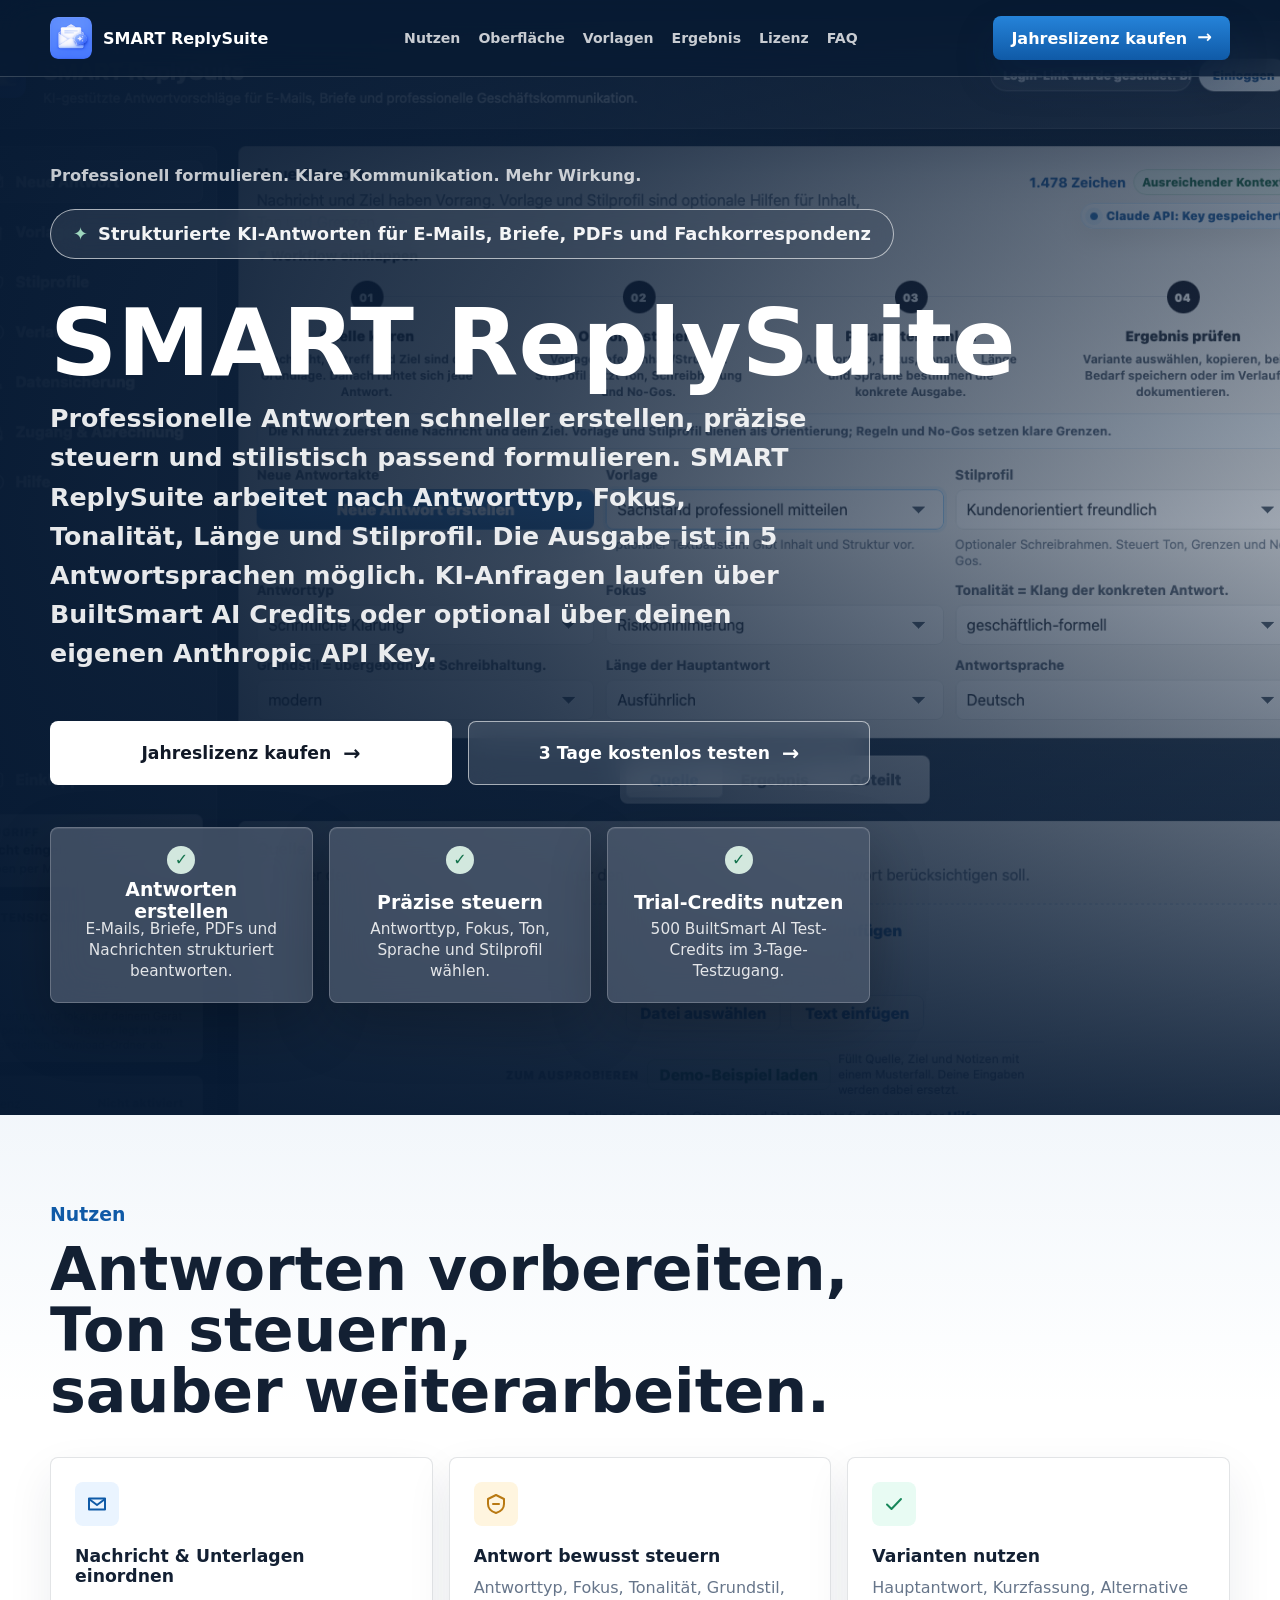
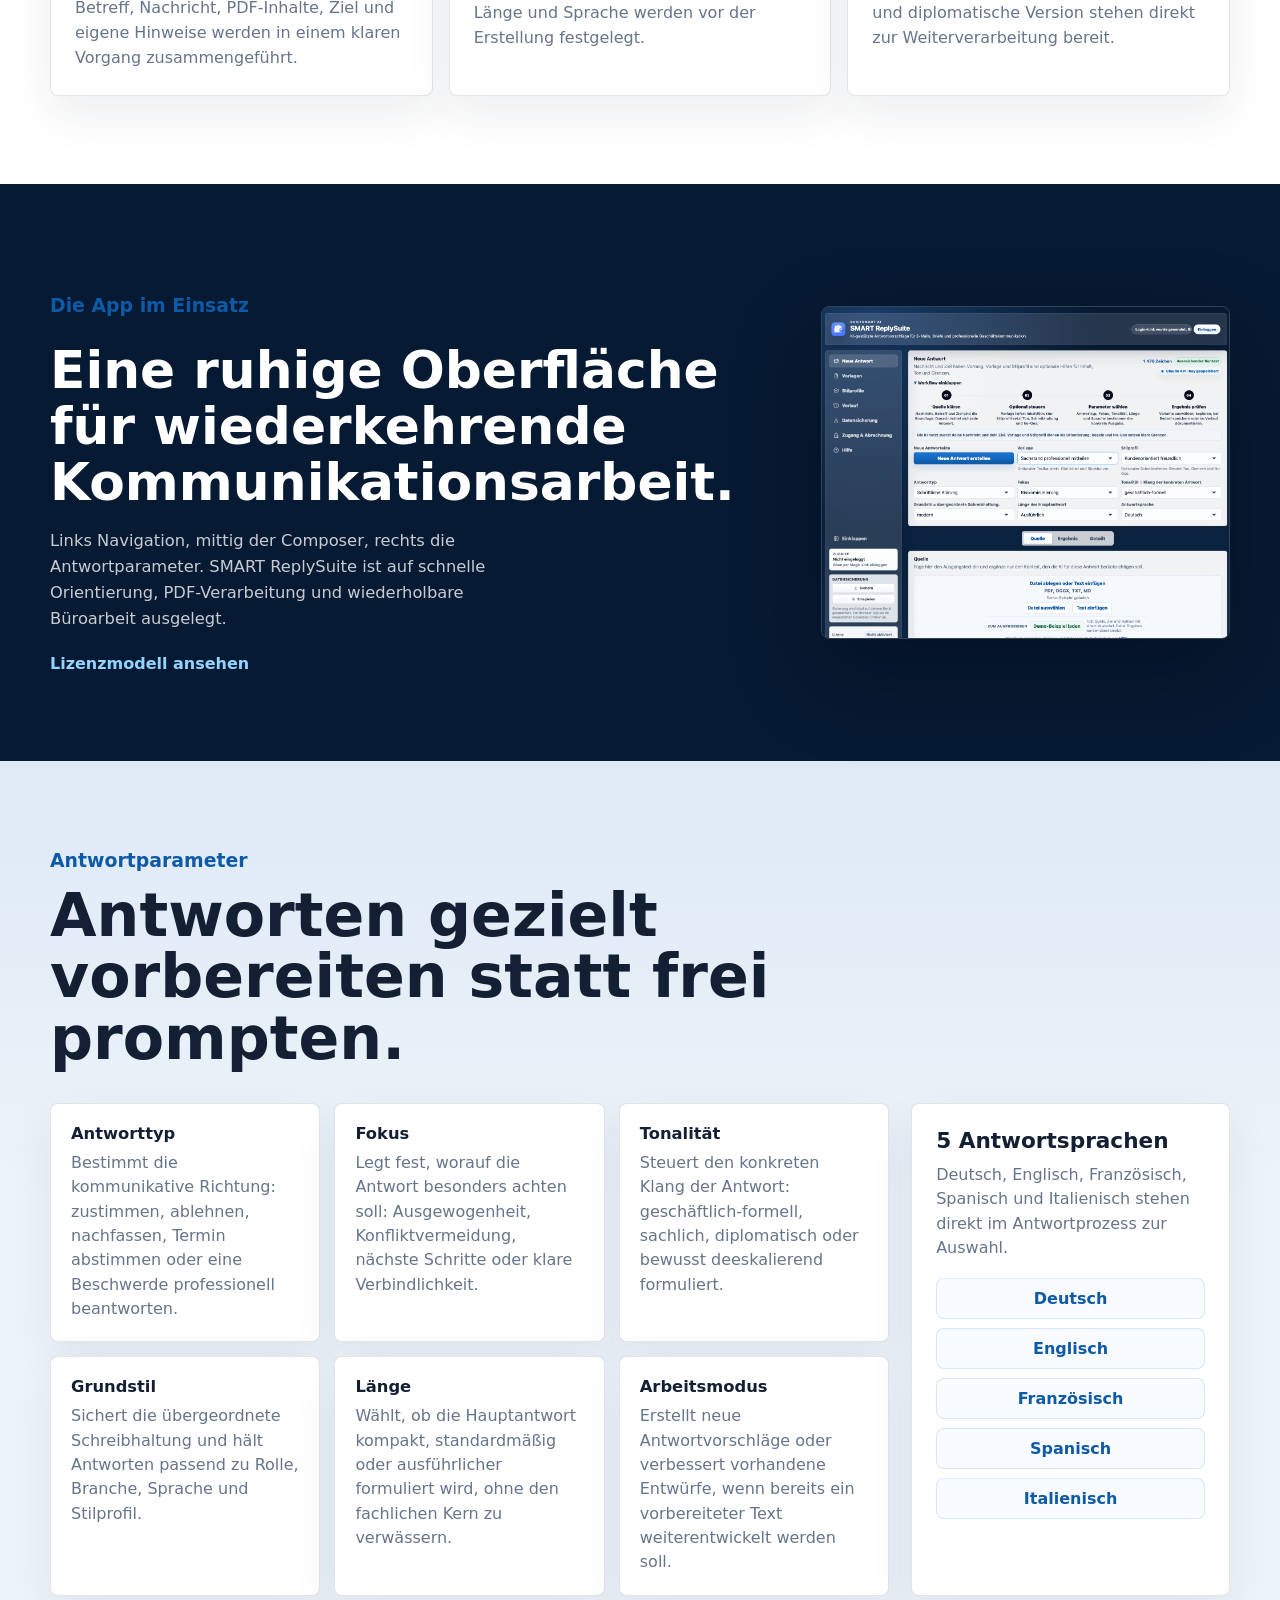
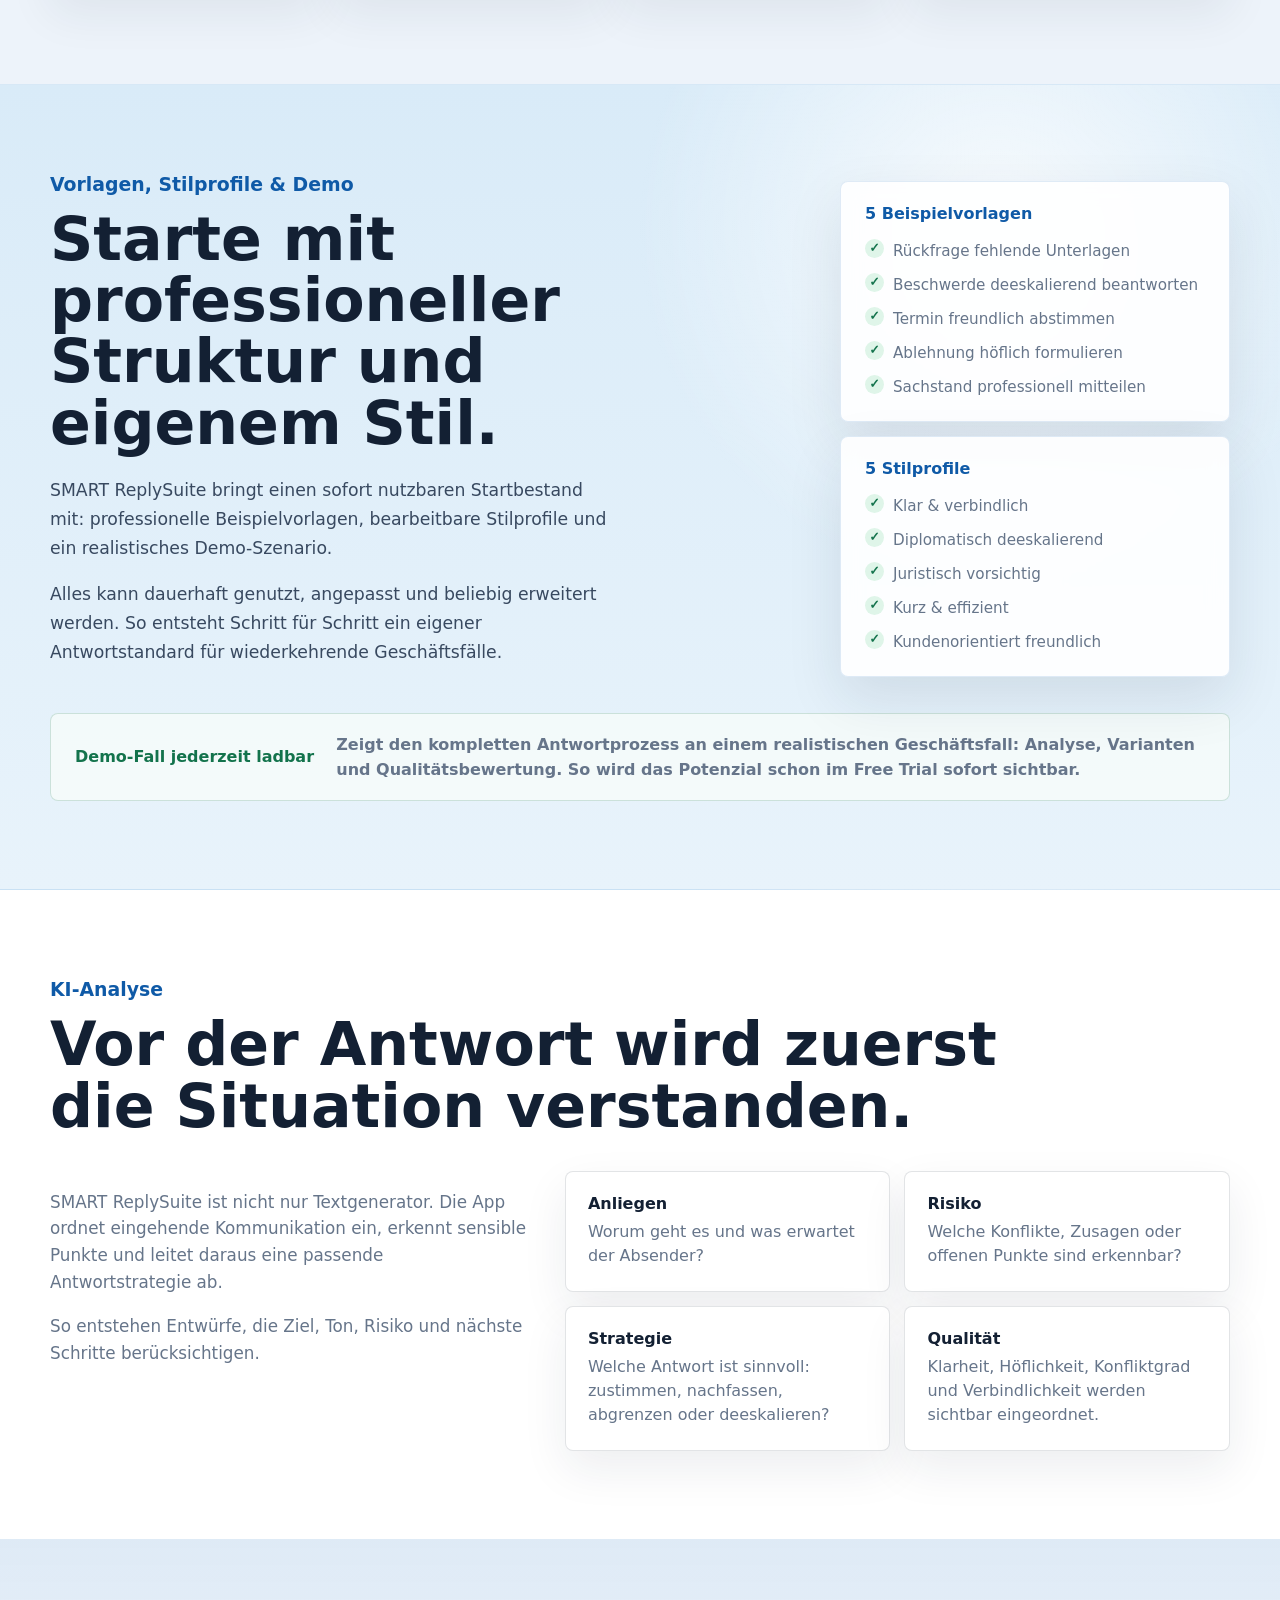
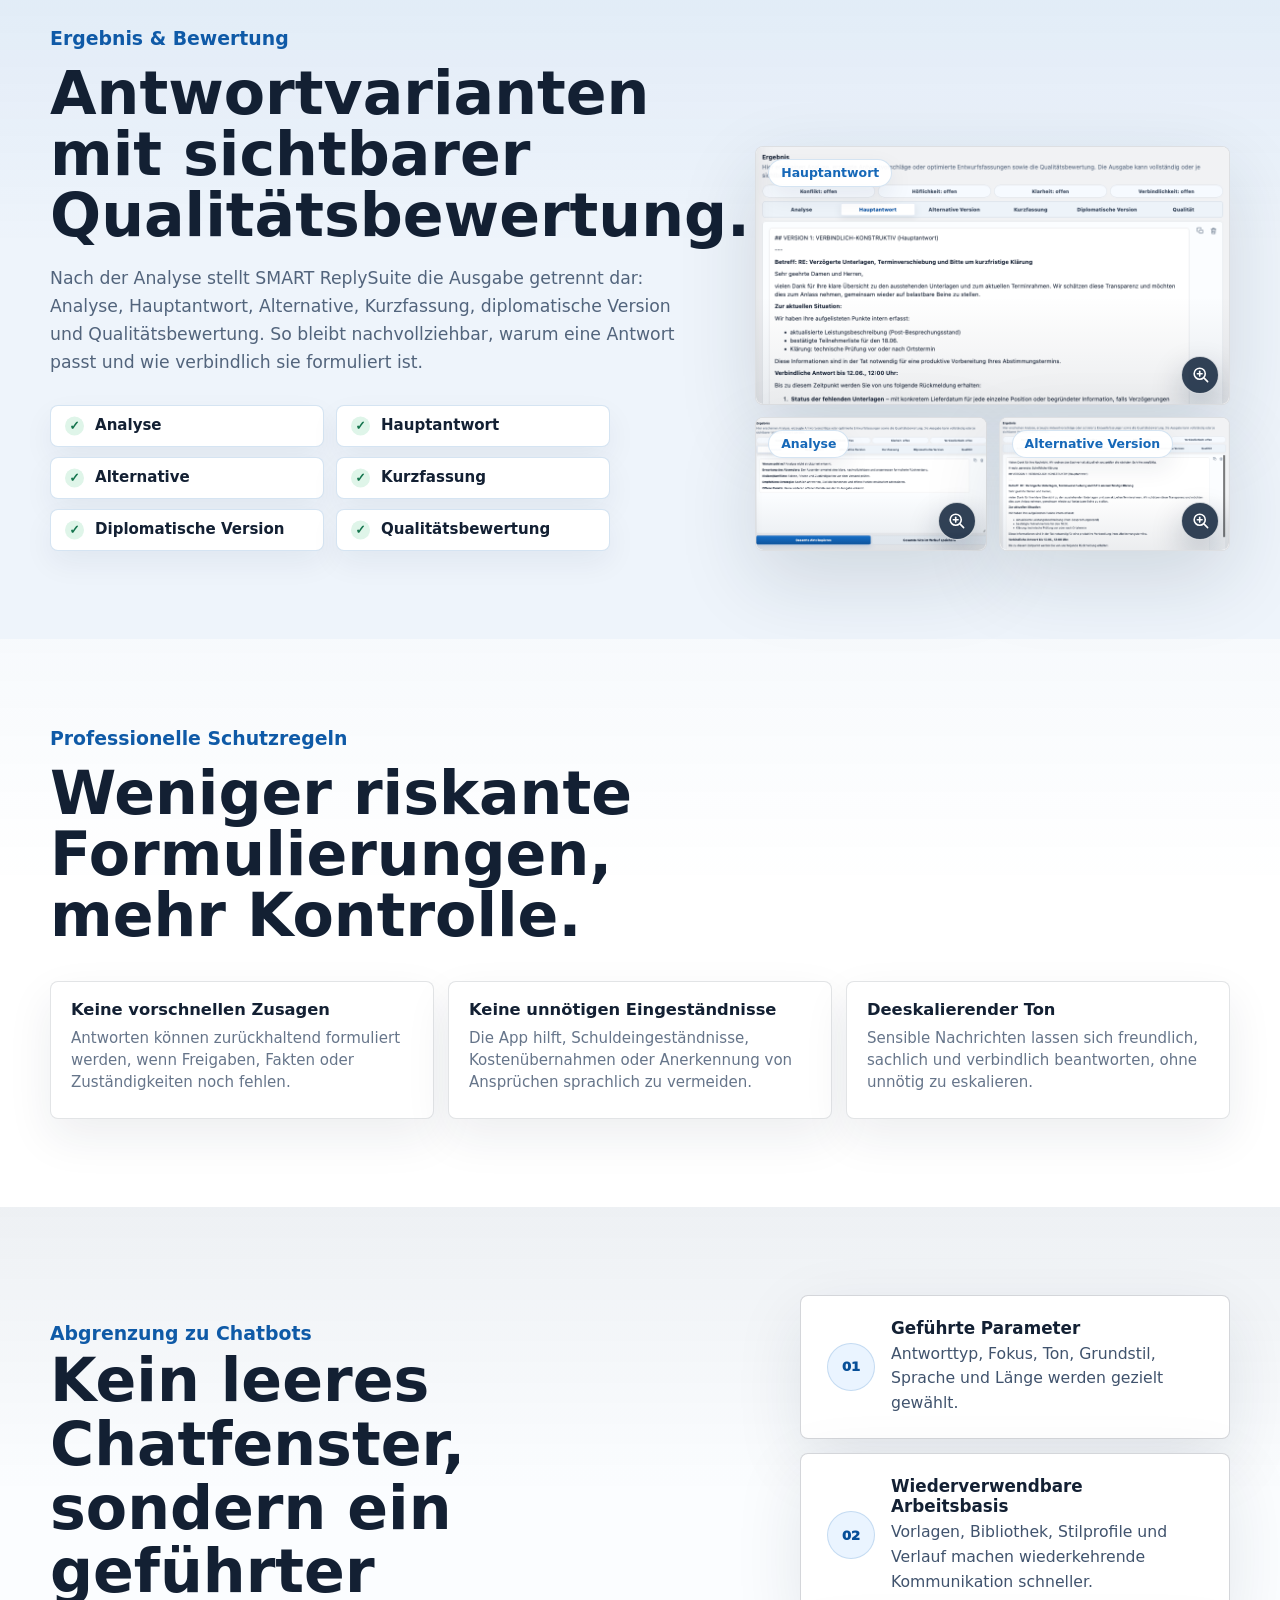
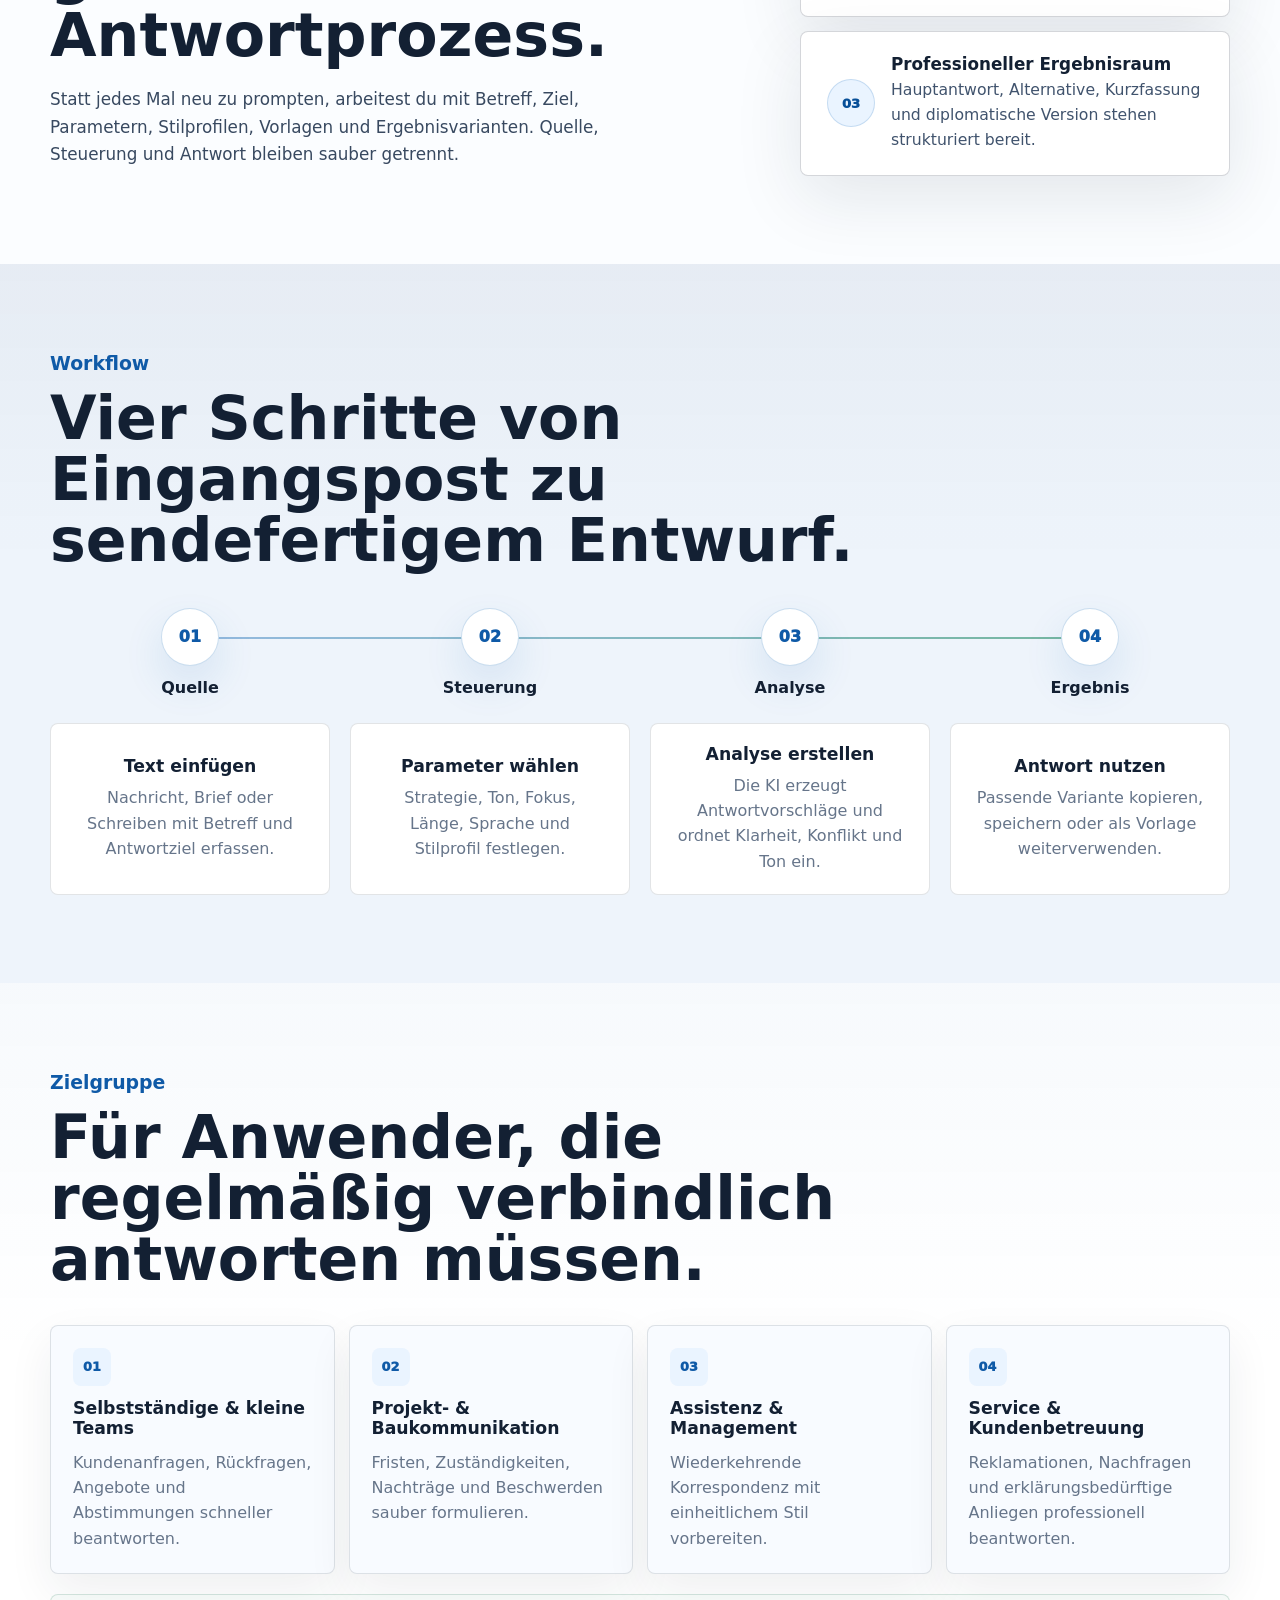
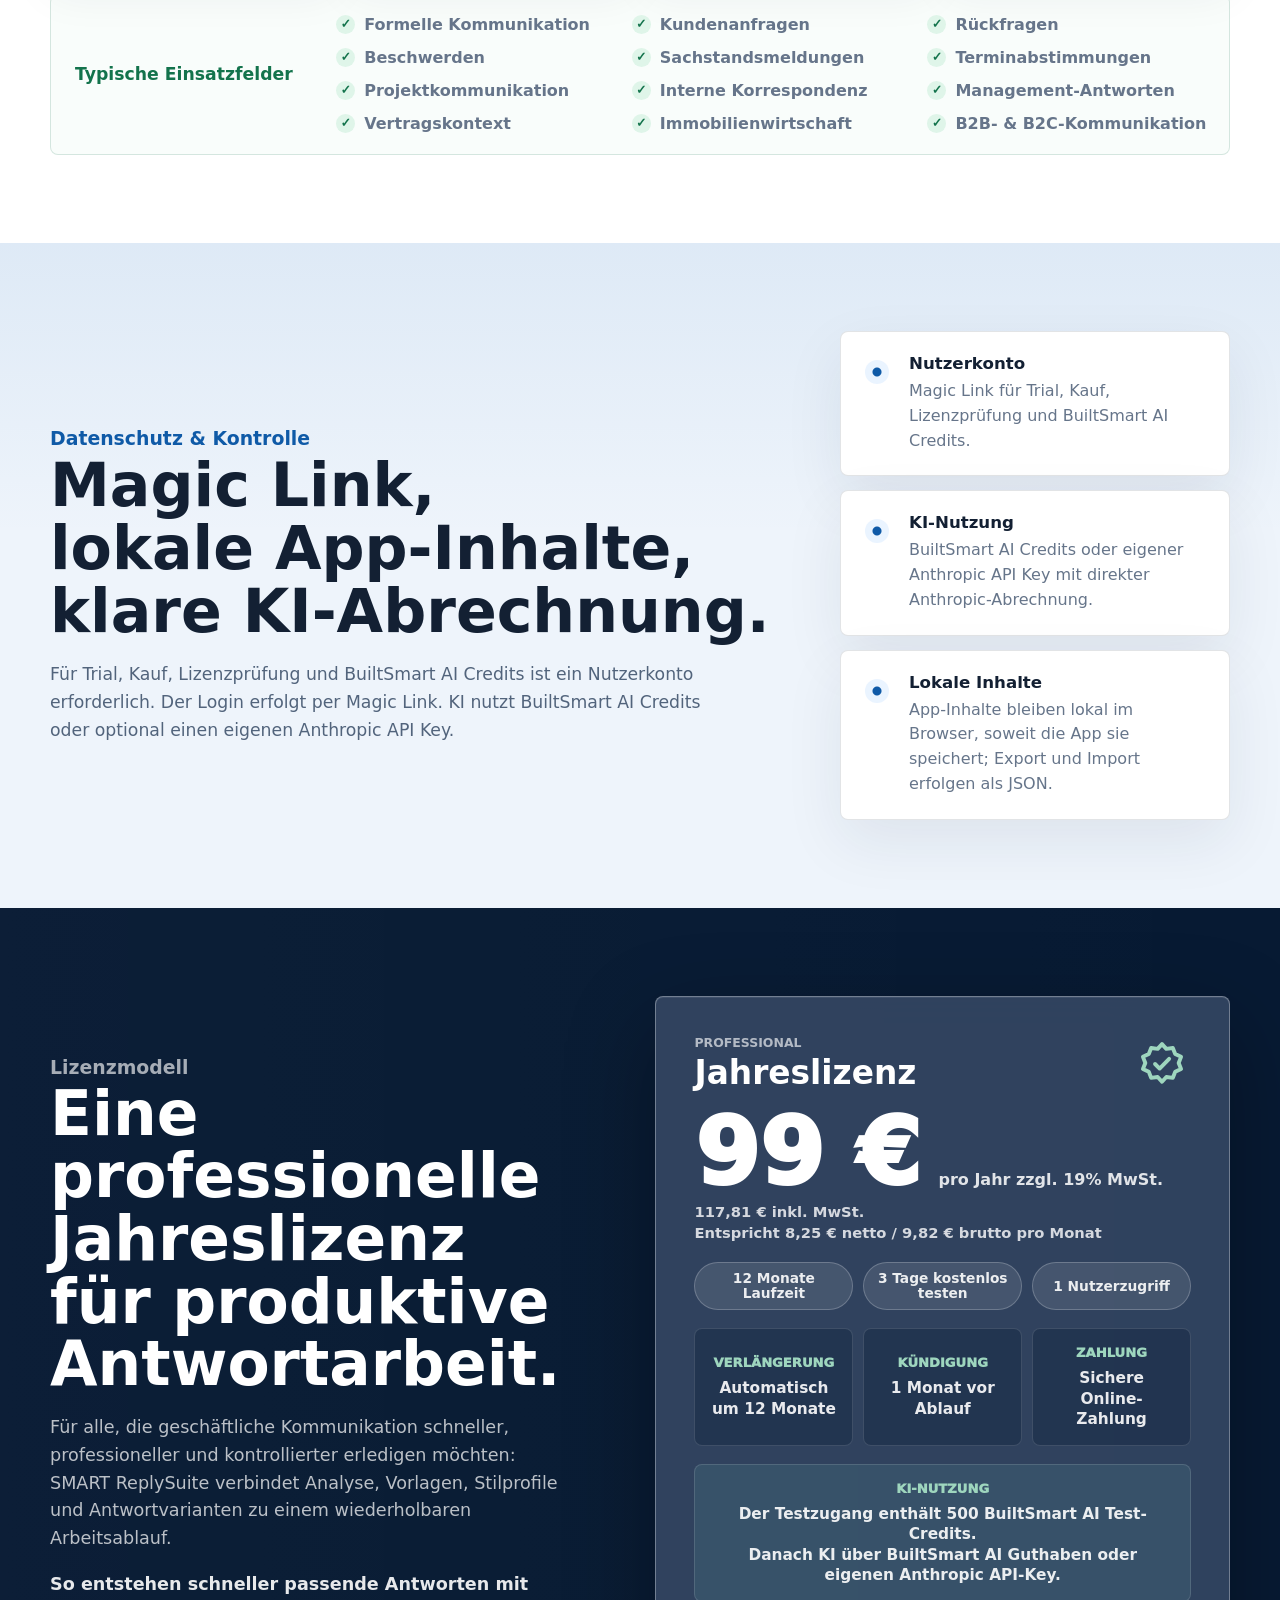
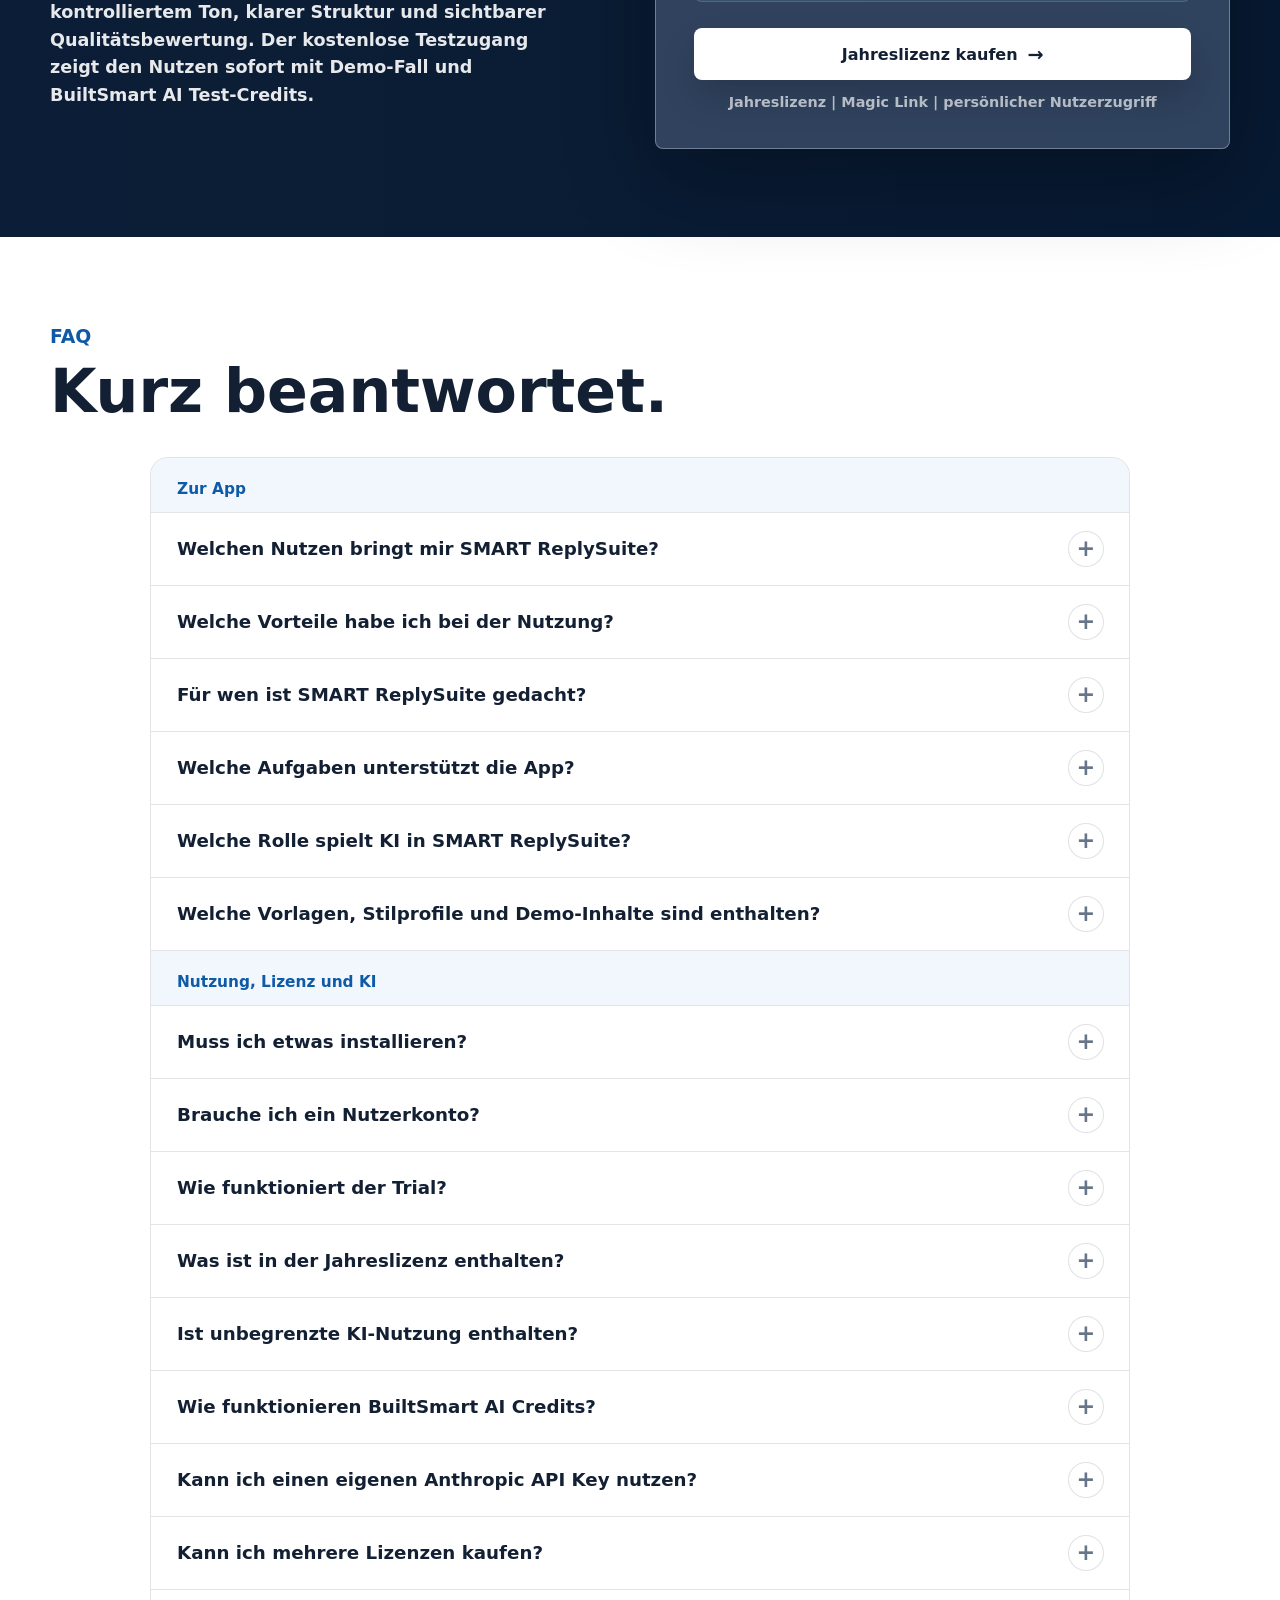
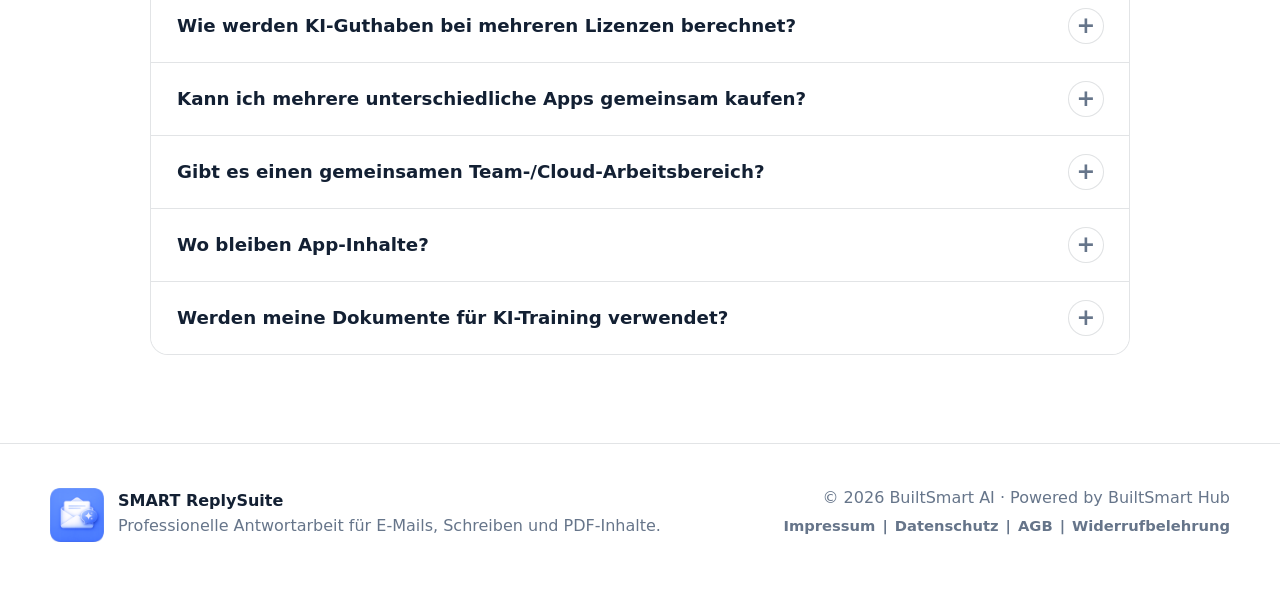
==== commit 2b31ca08: "Update hero copy" ====
--- a/landing.html
+++ b/landing.html
@@ -300,7 +300,7 @@
         <p class="eyebrow">Professionell formulieren. Klare Kommunikation. Mehr Wirkung.</p>
         <p class="hero-pill">Strukturierte KI-Antworten für E-Mails, Briefe, PDFs und Fachkorrespondenz</p>
         <h1 id="hero-title">SMART ReplySuite</h1>
-        <p class="hero-copy">Formuliere professionelle Antworten schneller, kontrollierter und stilistisch passend. Steuerbar nach Antworttyp, Fokus, Ton, Sprache, Länge und Stilprofil. KI nutzt BuiltSmart AI Credits oder optional deinen eigenen Anthropic API Key.</p>
+        <p class="hero-copy">Professionelle Antworten schneller erstellen, präzise steuern und stilistisch passend formulieren. SMART ReplySuite arbeitet nach Antworttyp, Fokus, Tonalität, Länge und Stilprofil. Die Ausgabe ist in 5 Antwortsprachen möglich. KI-Anfragen laufen über BuiltSmart AI Credits oder optional über deinen eigenen Anthropic API Key.</p>
         <div class="hero-actions" aria-label="Hauptaktionen">
           <a class="primary-button" href="https://bm1964-25.github.io/Landing-Tafel-Kontakt/?app=SMART%20ReplySuite&return=https%3A%2F%2Fbm1964-25.github.io%2FSMART-ReplySuite-Landingpage%2F">Jahreslizenz kaufen</a>
           <a class="secondary-button" href="https://bm1964-25.github.io/Landing-Tafel-Kontakt/?app=SMART%20ReplySuite&return=https%3A%2F%2Fbm1964-25.github.io%2FSMART-ReplySuite-Landingpage%2F">3 Tage kostenlos testen</a>
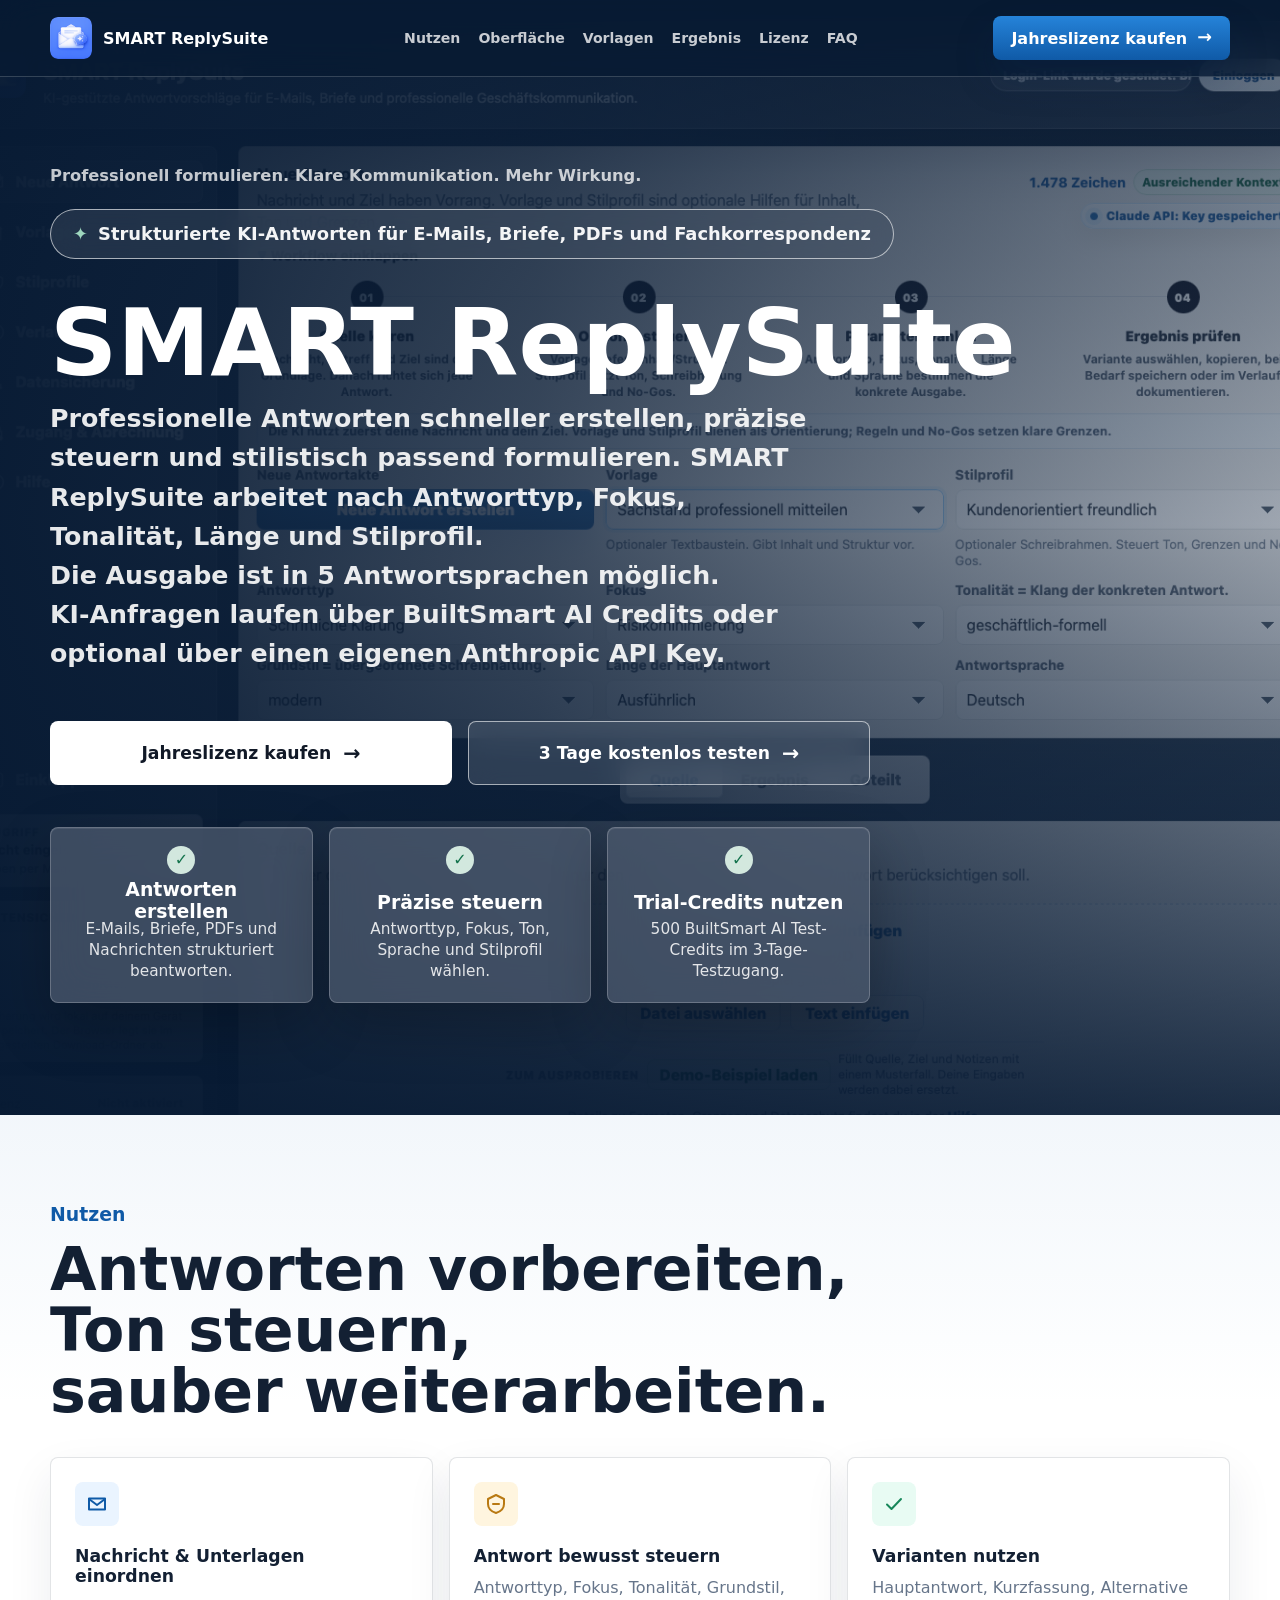
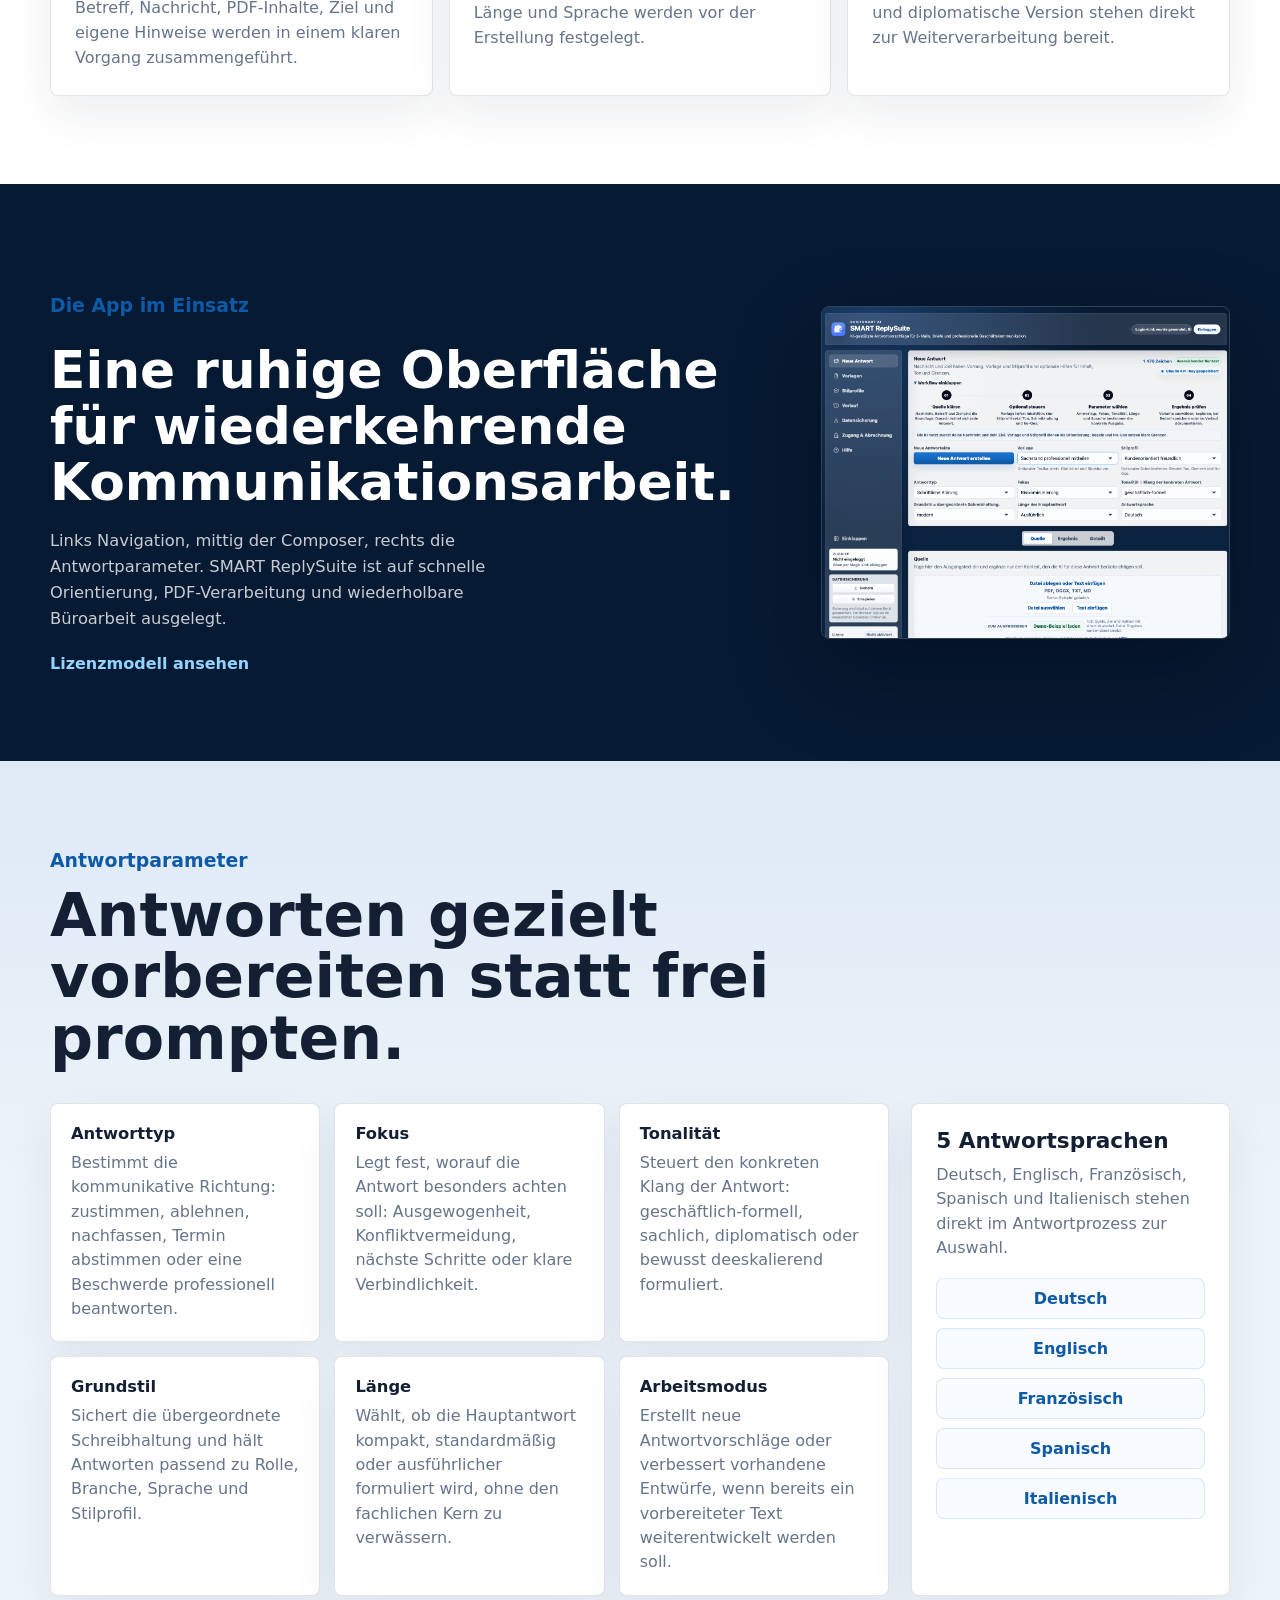
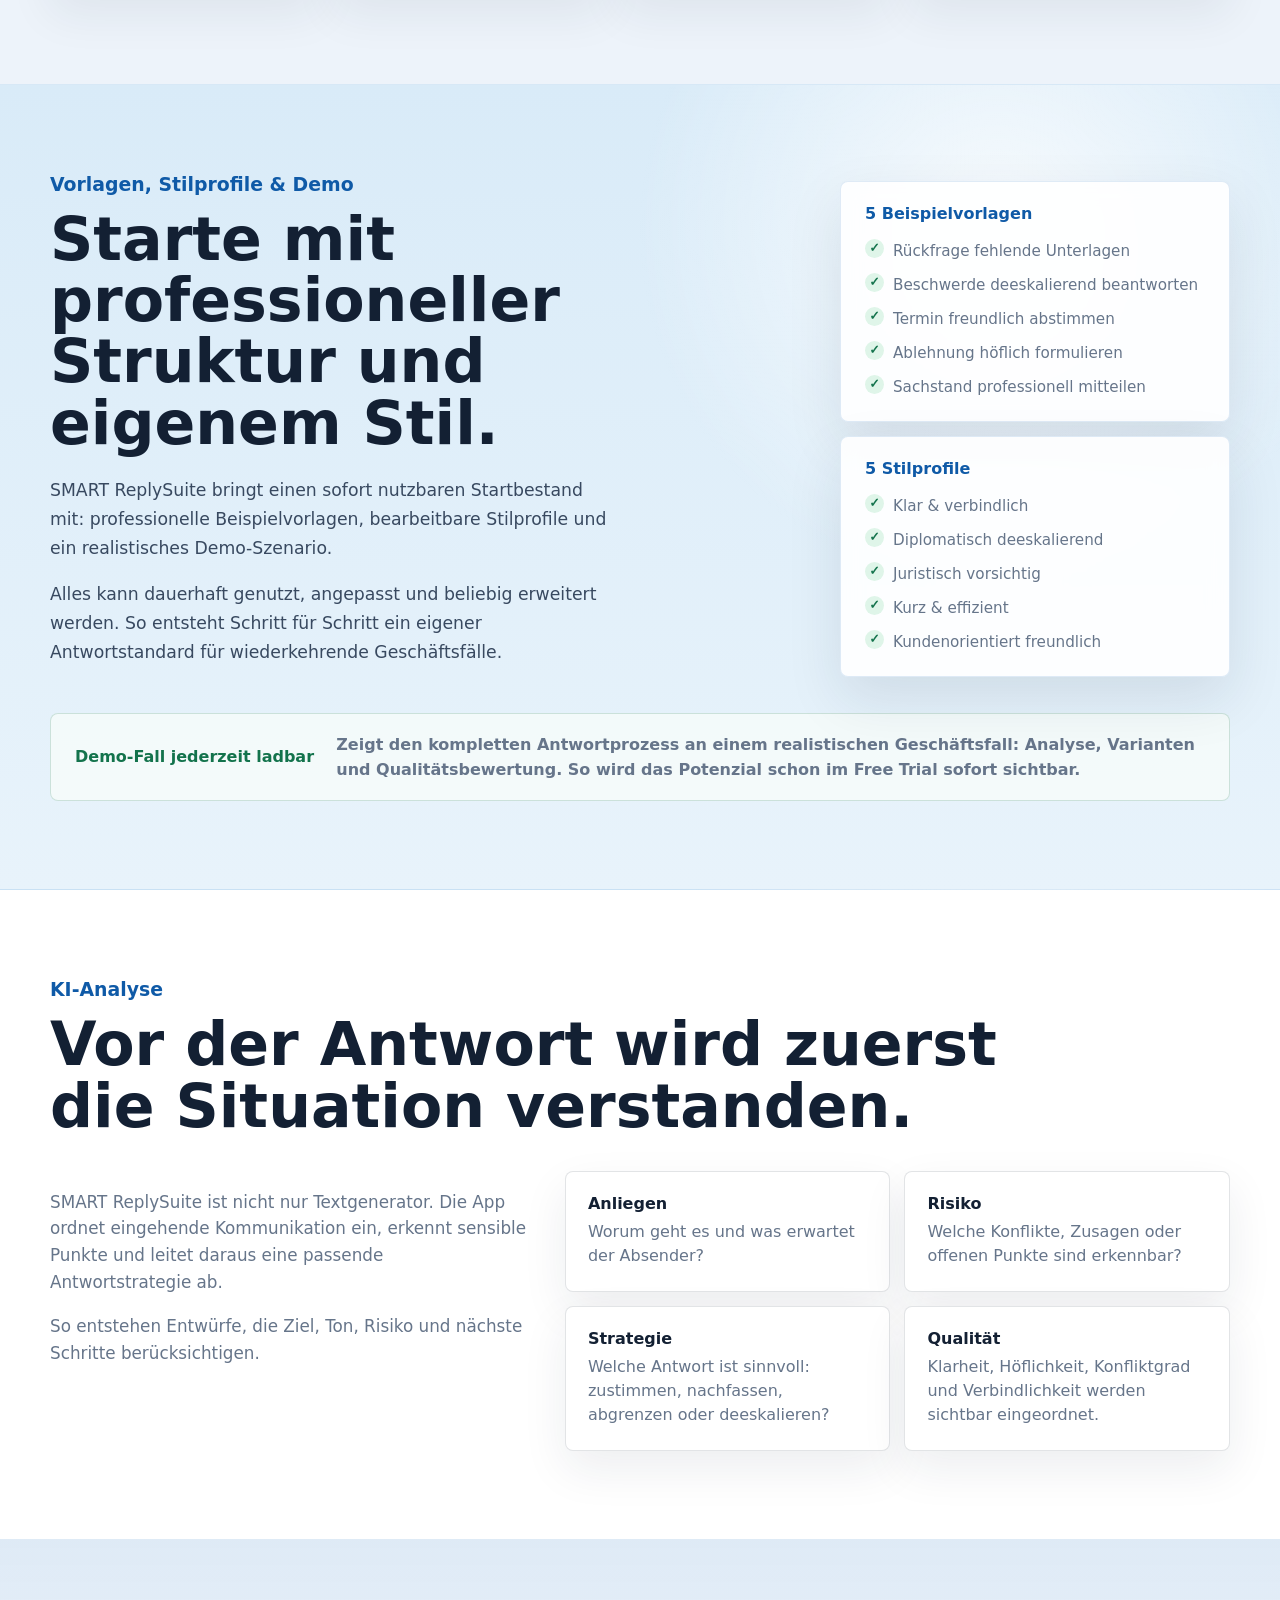
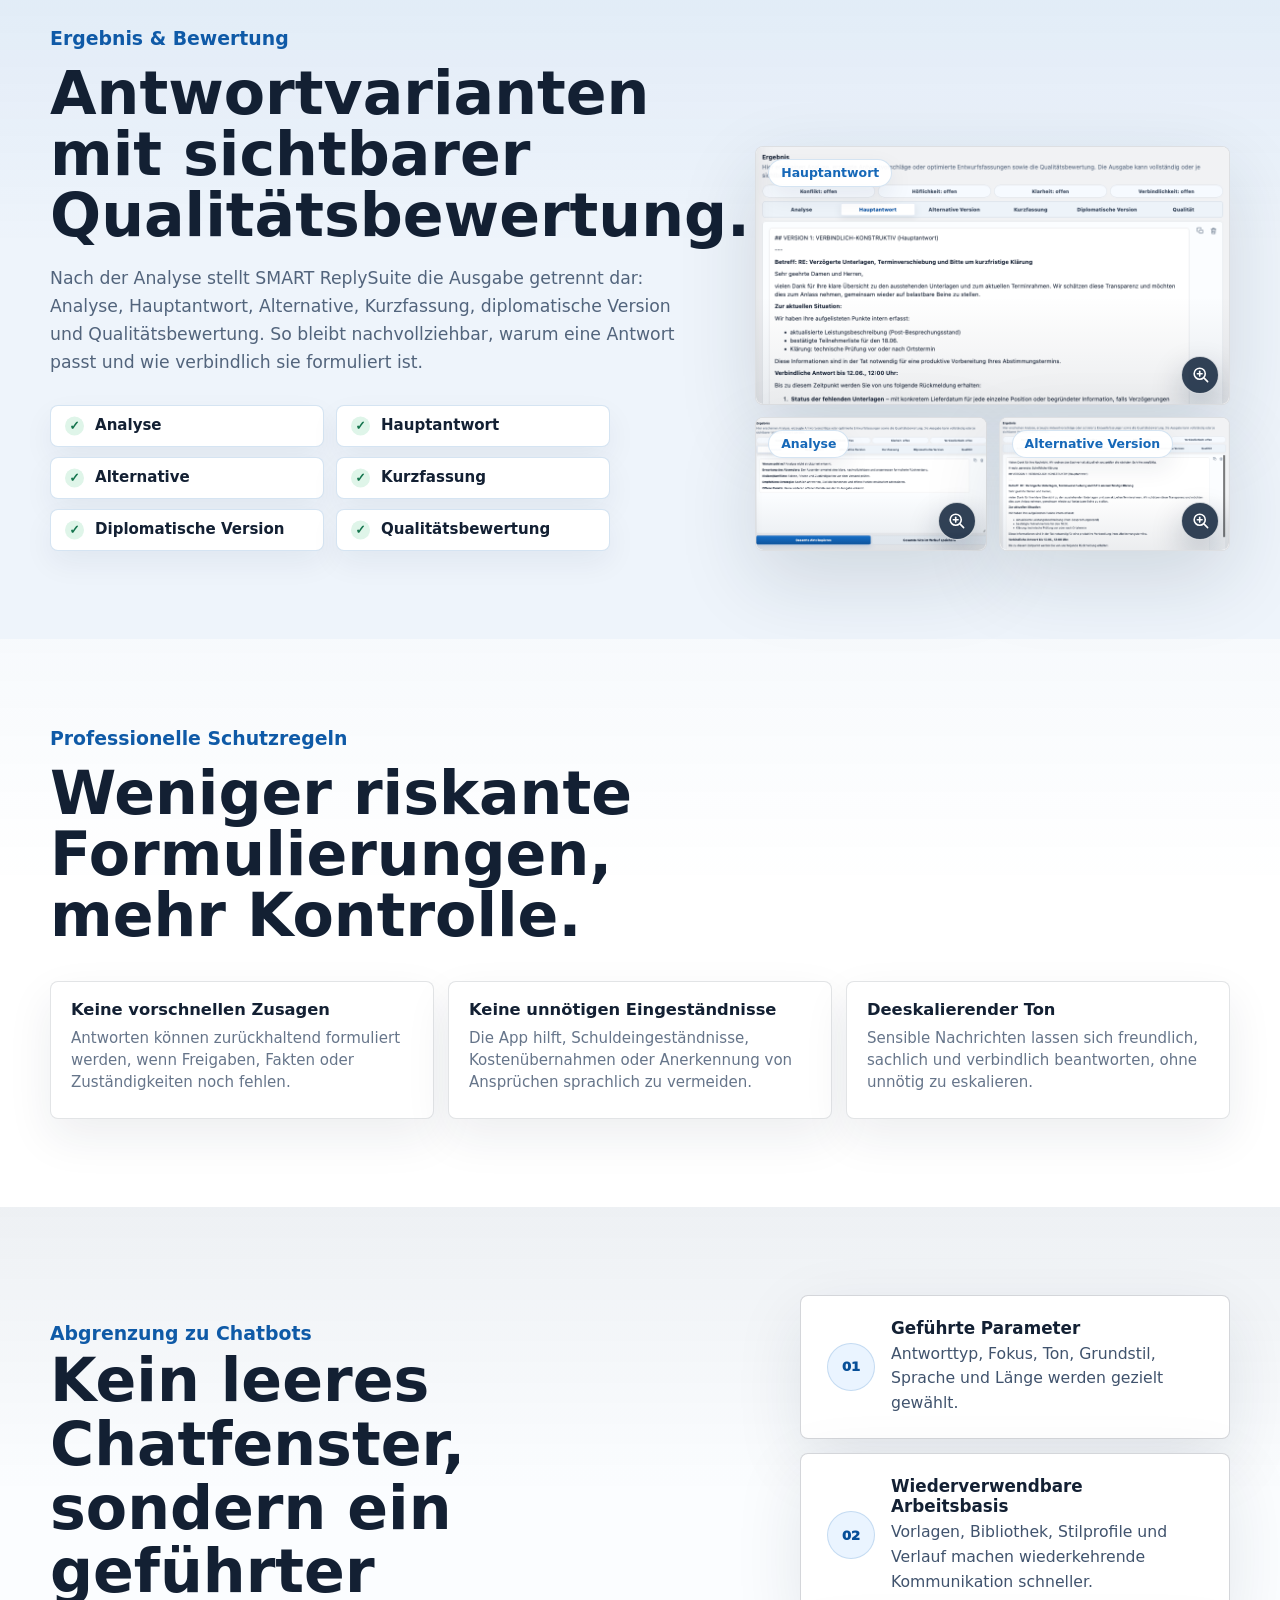
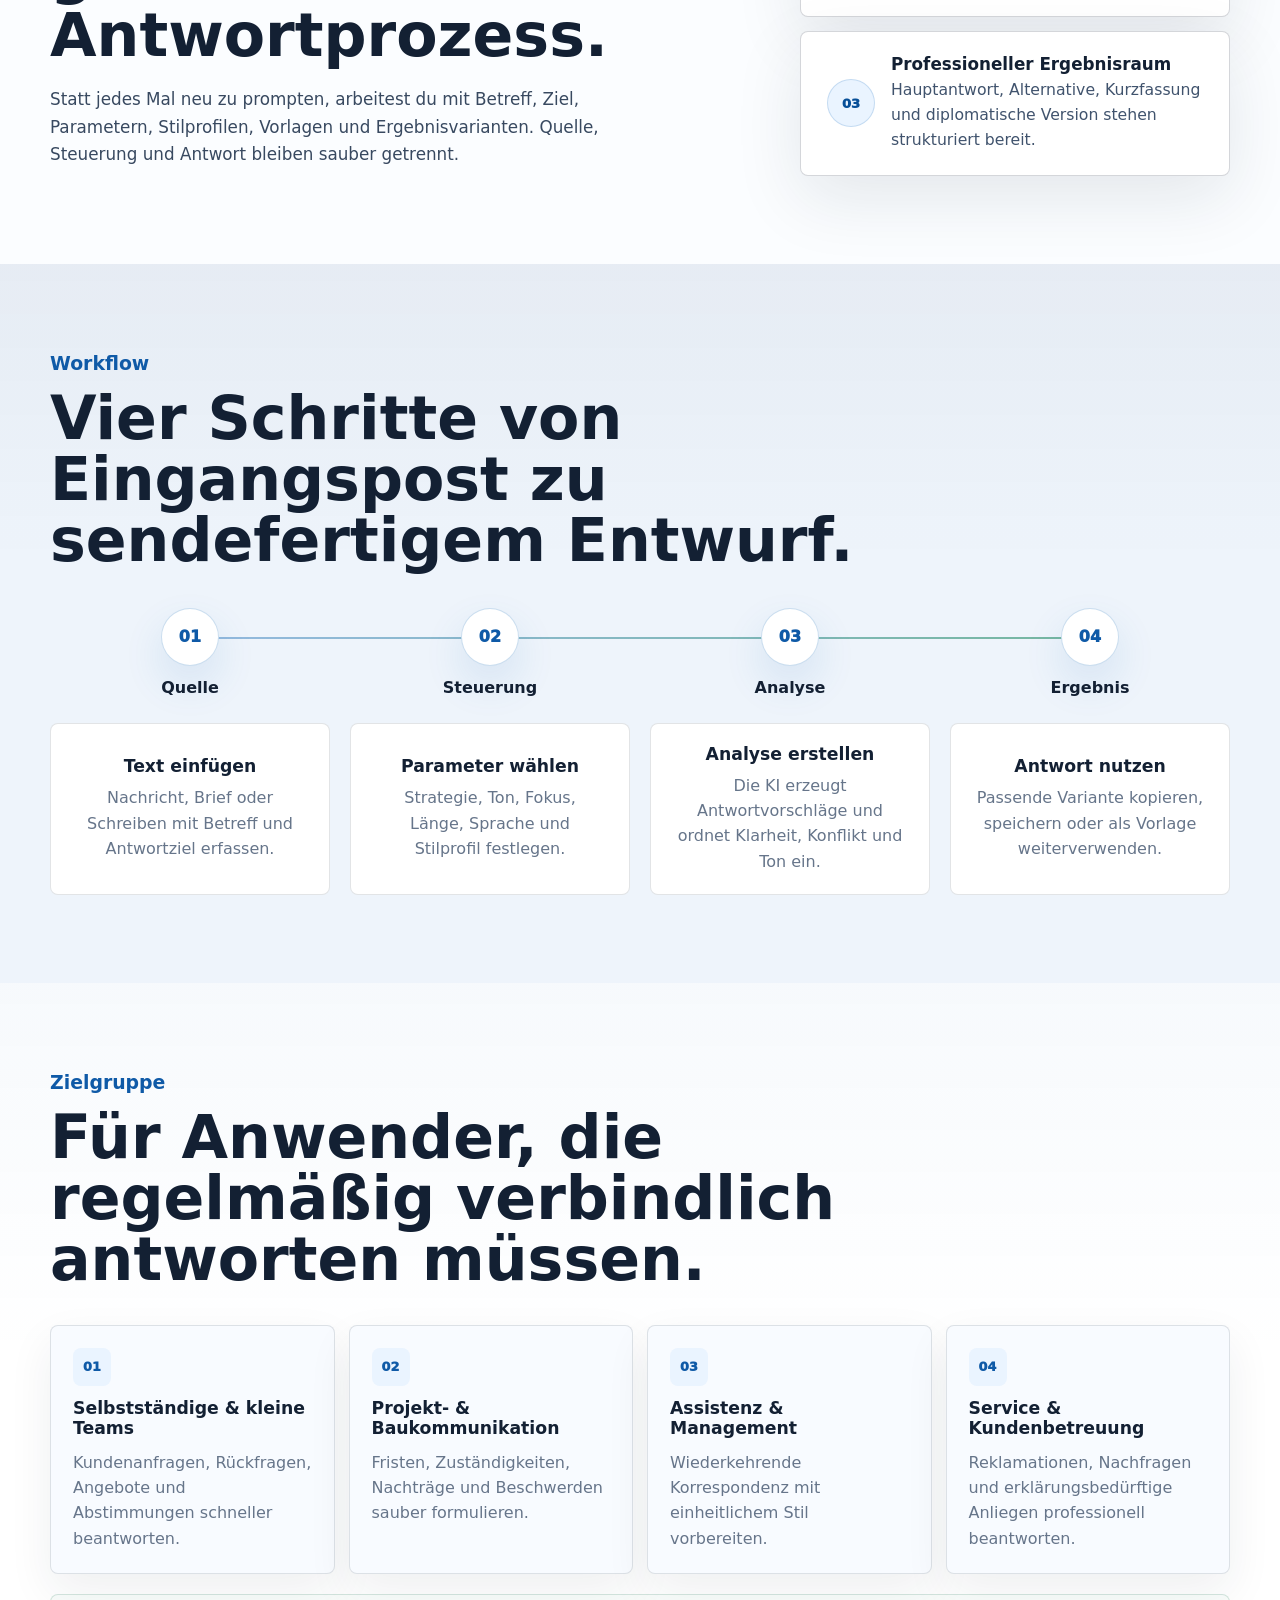
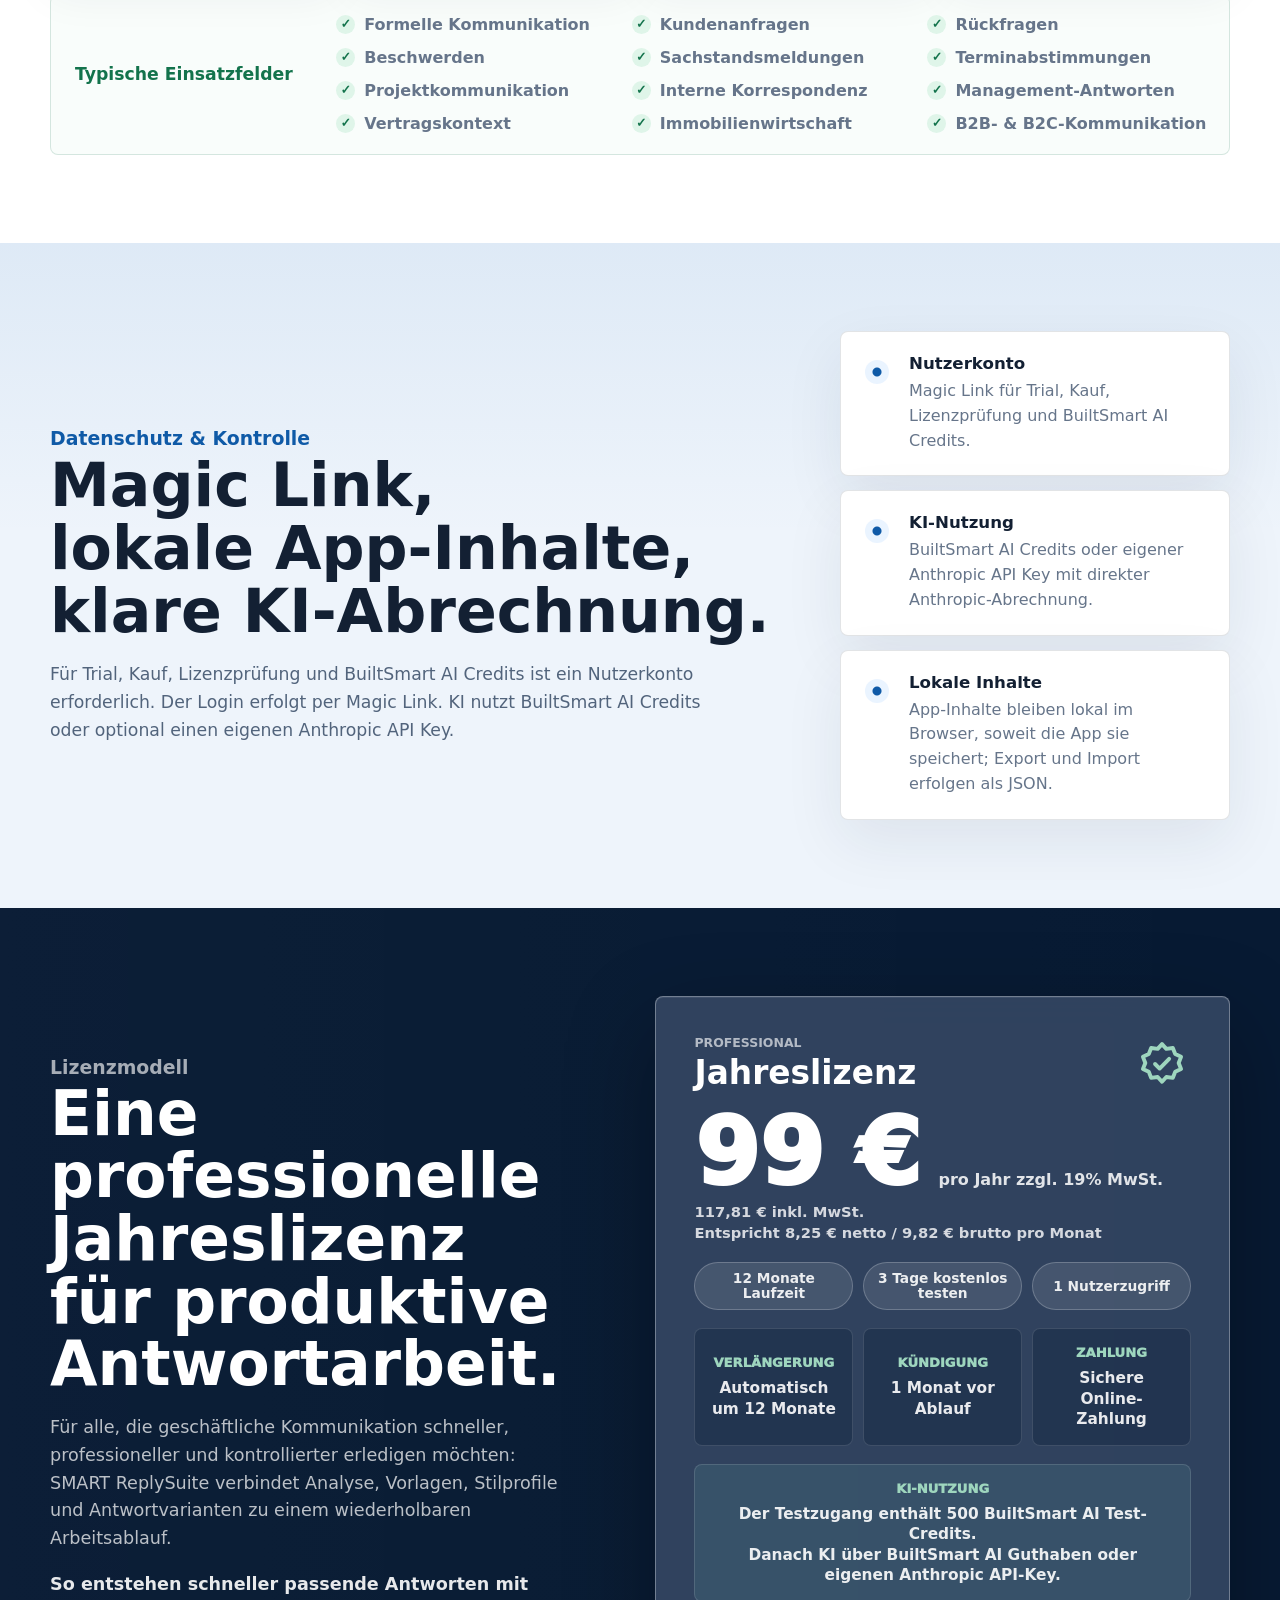
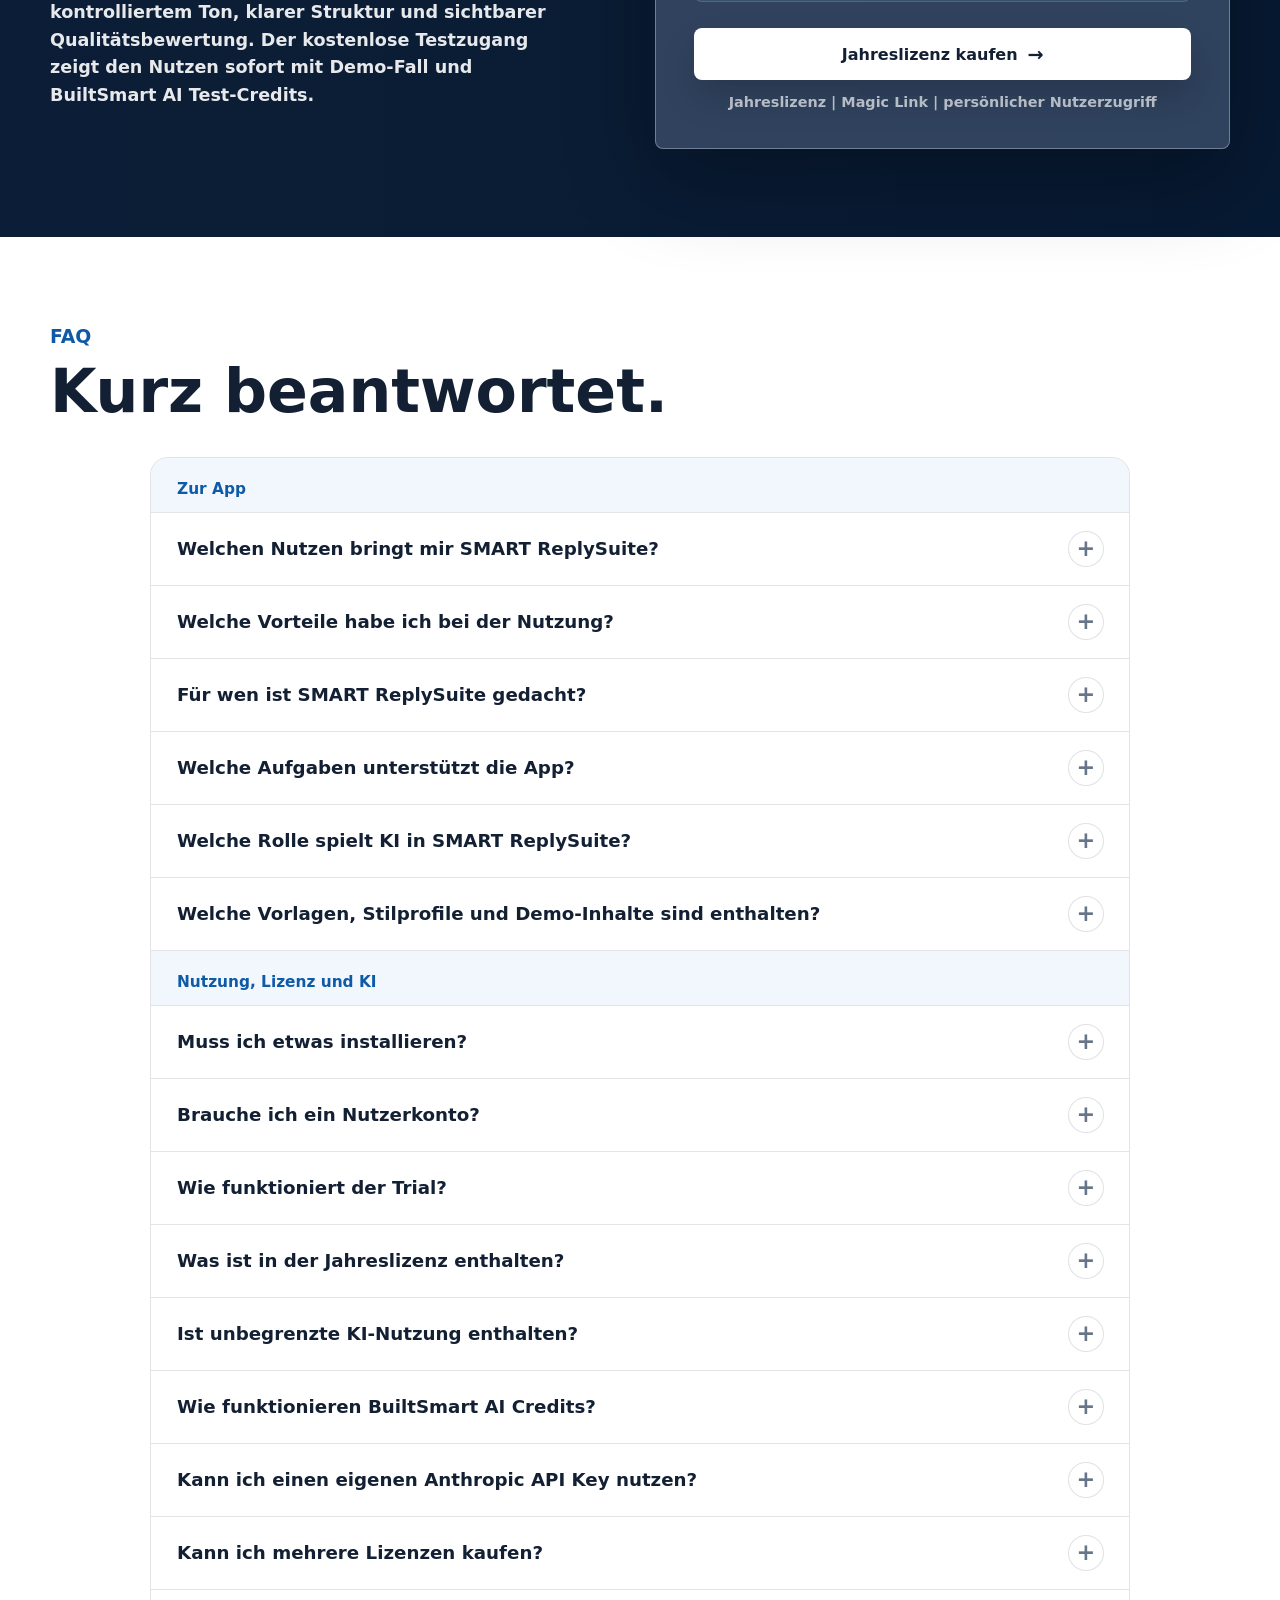
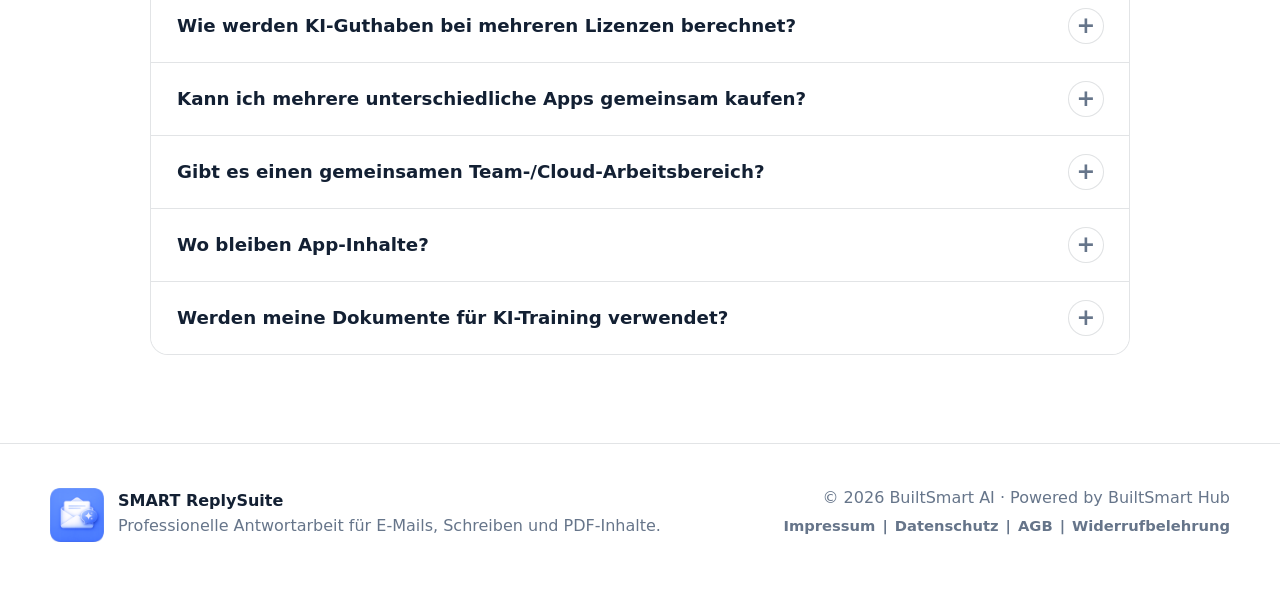
==== commit 4165989a: "Refine hero copy line breaks" ====
--- a/landing.html
+++ b/landing.html
@@ -300,7 +300,7 @@
         <p class="eyebrow">Professionell formulieren. Klare Kommunikation. Mehr Wirkung.</p>
         <p class="hero-pill">Strukturierte KI-Antworten für E-Mails, Briefe, PDFs und Fachkorrespondenz</p>
         <h1 id="hero-title">SMART ReplySuite</h1>
-        <p class="hero-copy">Professionelle Antworten schneller erstellen, präzise steuern und stilistisch passend formulieren. SMART ReplySuite arbeitet nach Antworttyp, Fokus, Tonalität, Länge und Stilprofil. Die Ausgabe ist in 5 Antwortsprachen möglich. KI-Anfragen laufen über BuiltSmart AI Credits oder optional über deinen eigenen Anthropic API Key.</p>
+        <p class="hero-copy">Professionelle Antworten schneller erstellen, präzise steuern und stilistisch passend formulieren. SMART ReplySuite arbeitet nach Antworttyp, Fokus, Tonalität, Länge und Stilprofil.<br>Die Ausgabe ist in 5 Antwortsprachen möglich.<br>KI-Anfragen laufen über BuiltSmart AI Credits oder optional über einen eigenen Anthropic API Key.</p>
         <div class="hero-actions" aria-label="Hauptaktionen">
           <a class="primary-button" href="https://bm1964-25.github.io/Landing-Tafel-Kontakt/?app=SMART%20ReplySuite&return=https%3A%2F%2Fbm1964-25.github.io%2FSMART-ReplySuite-Landingpage%2F">Jahreslizenz kaufen</a>
           <a class="secondary-button" href="https://bm1964-25.github.io/Landing-Tafel-Kontakt/?app=SMART%20ReplySuite&return=https%3A%2F%2Fbm1964-25.github.io%2FSMART-ReplySuite-Landingpage%2F">3 Tage kostenlos testen</a>
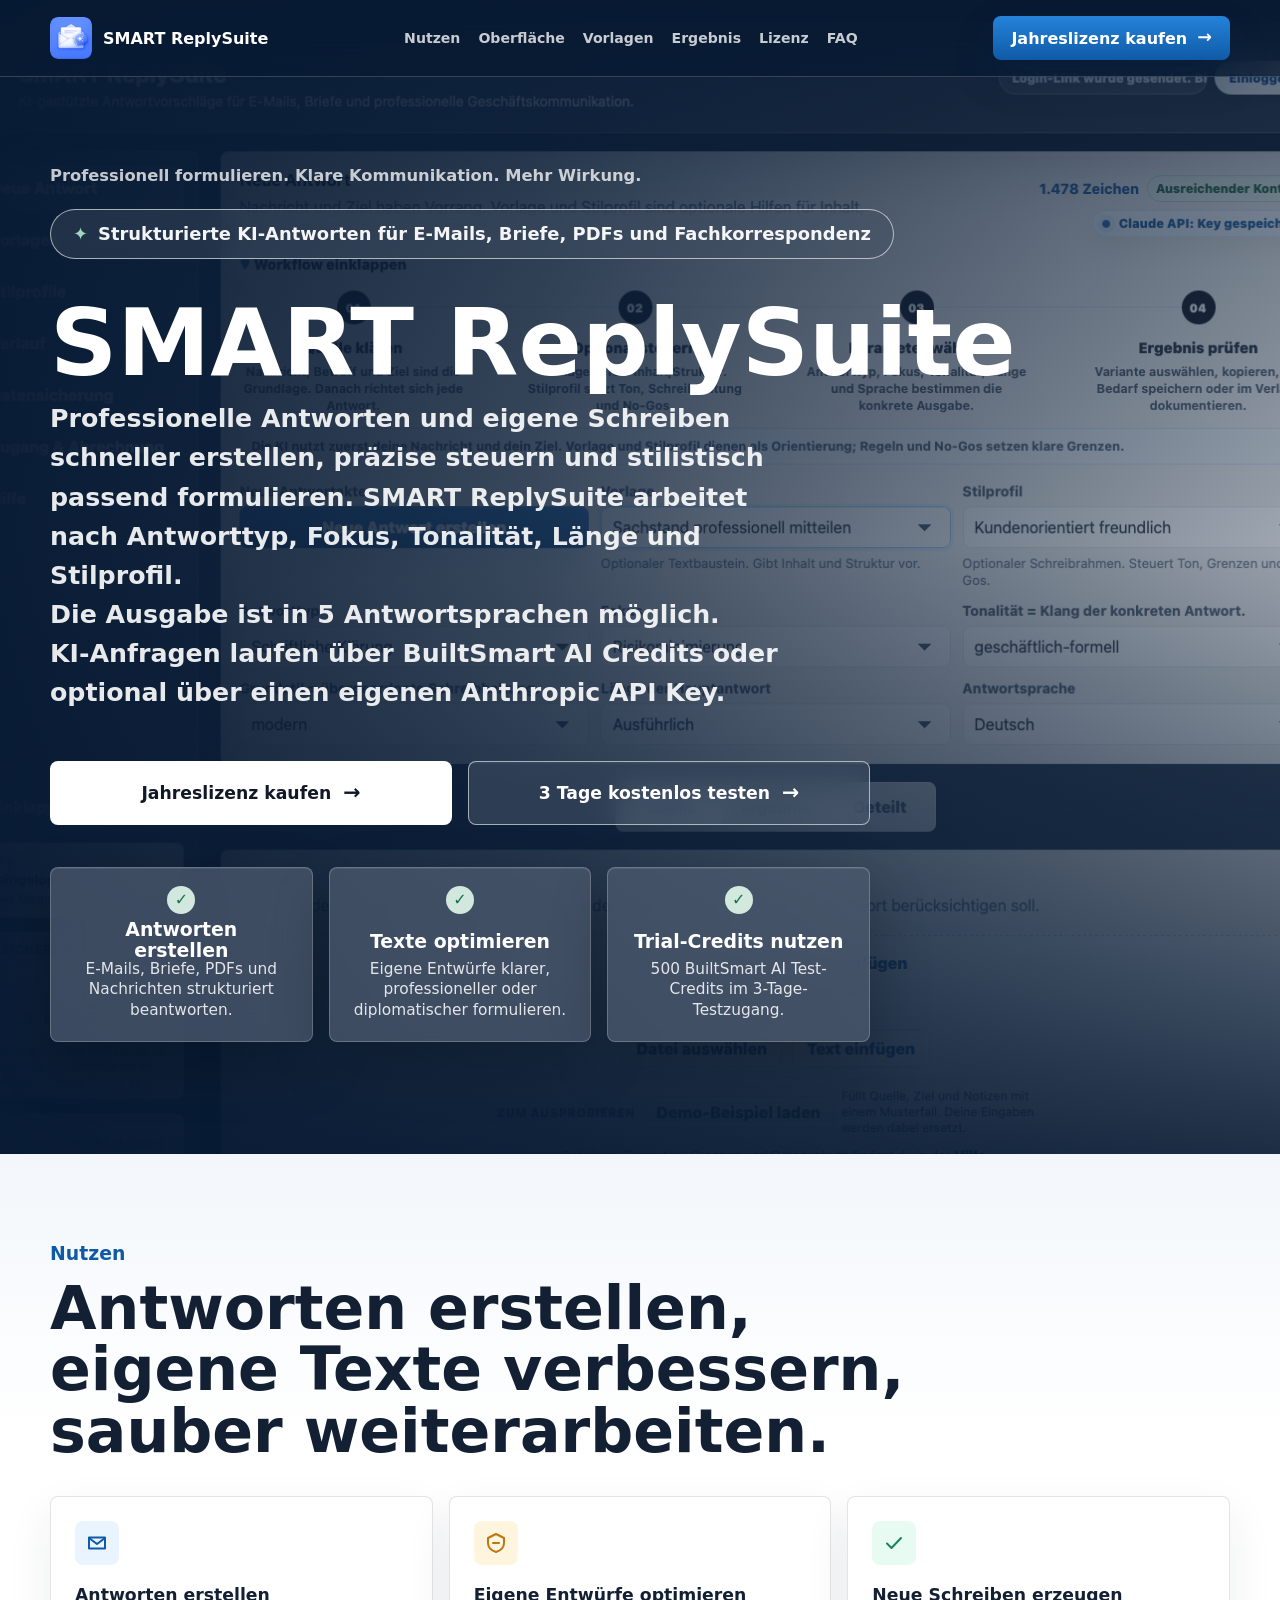
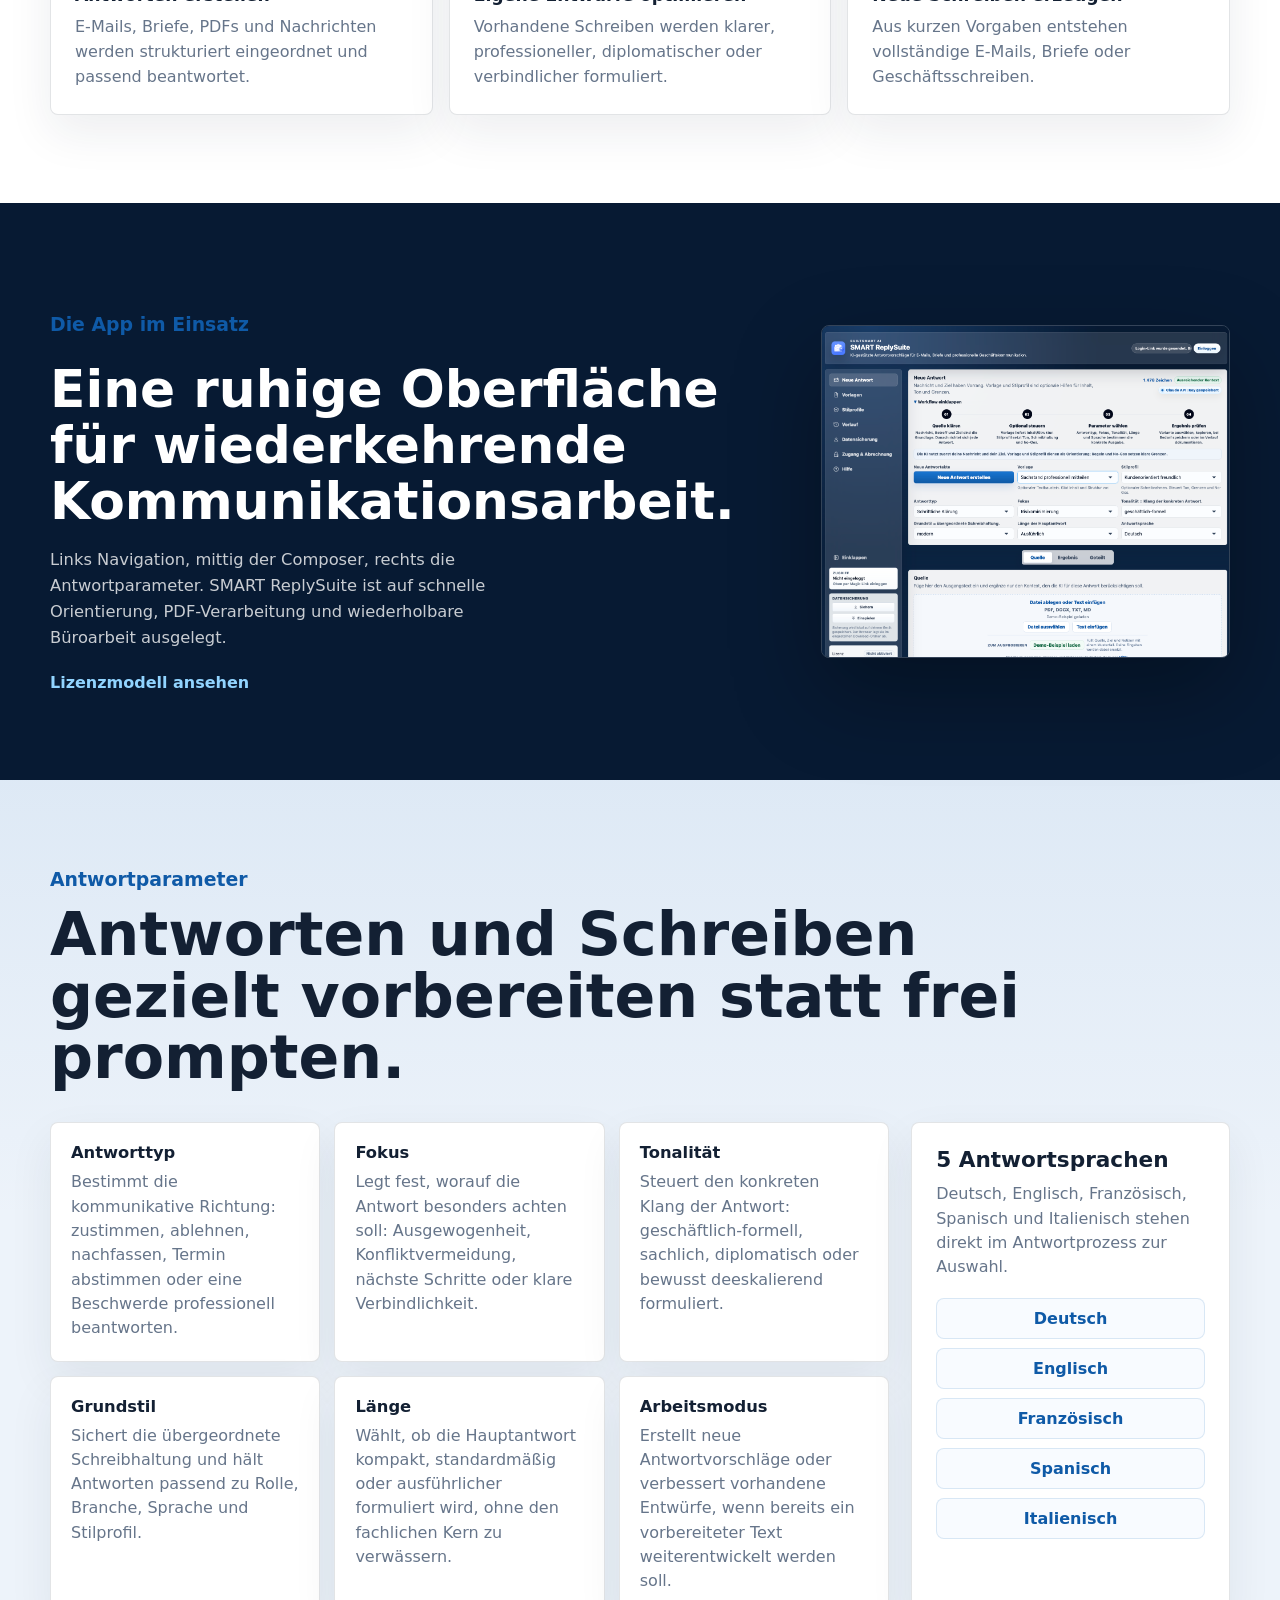
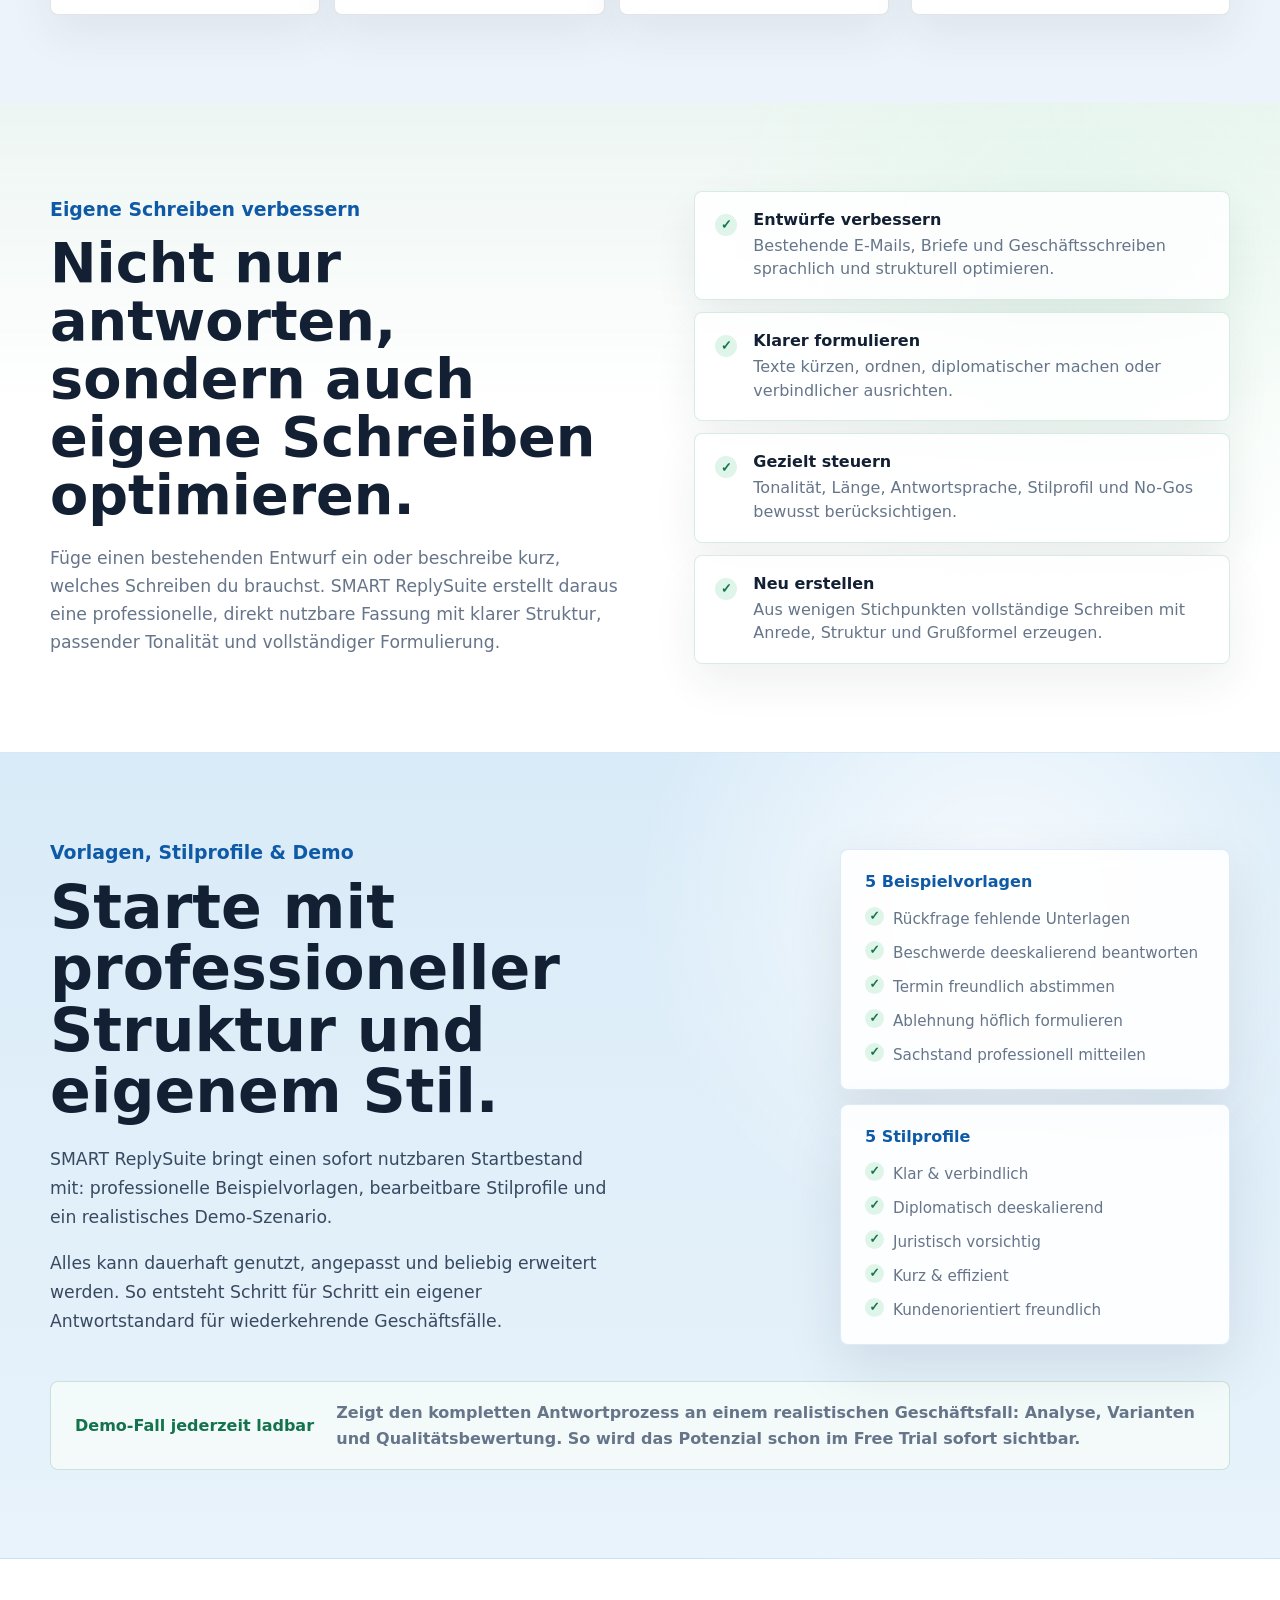
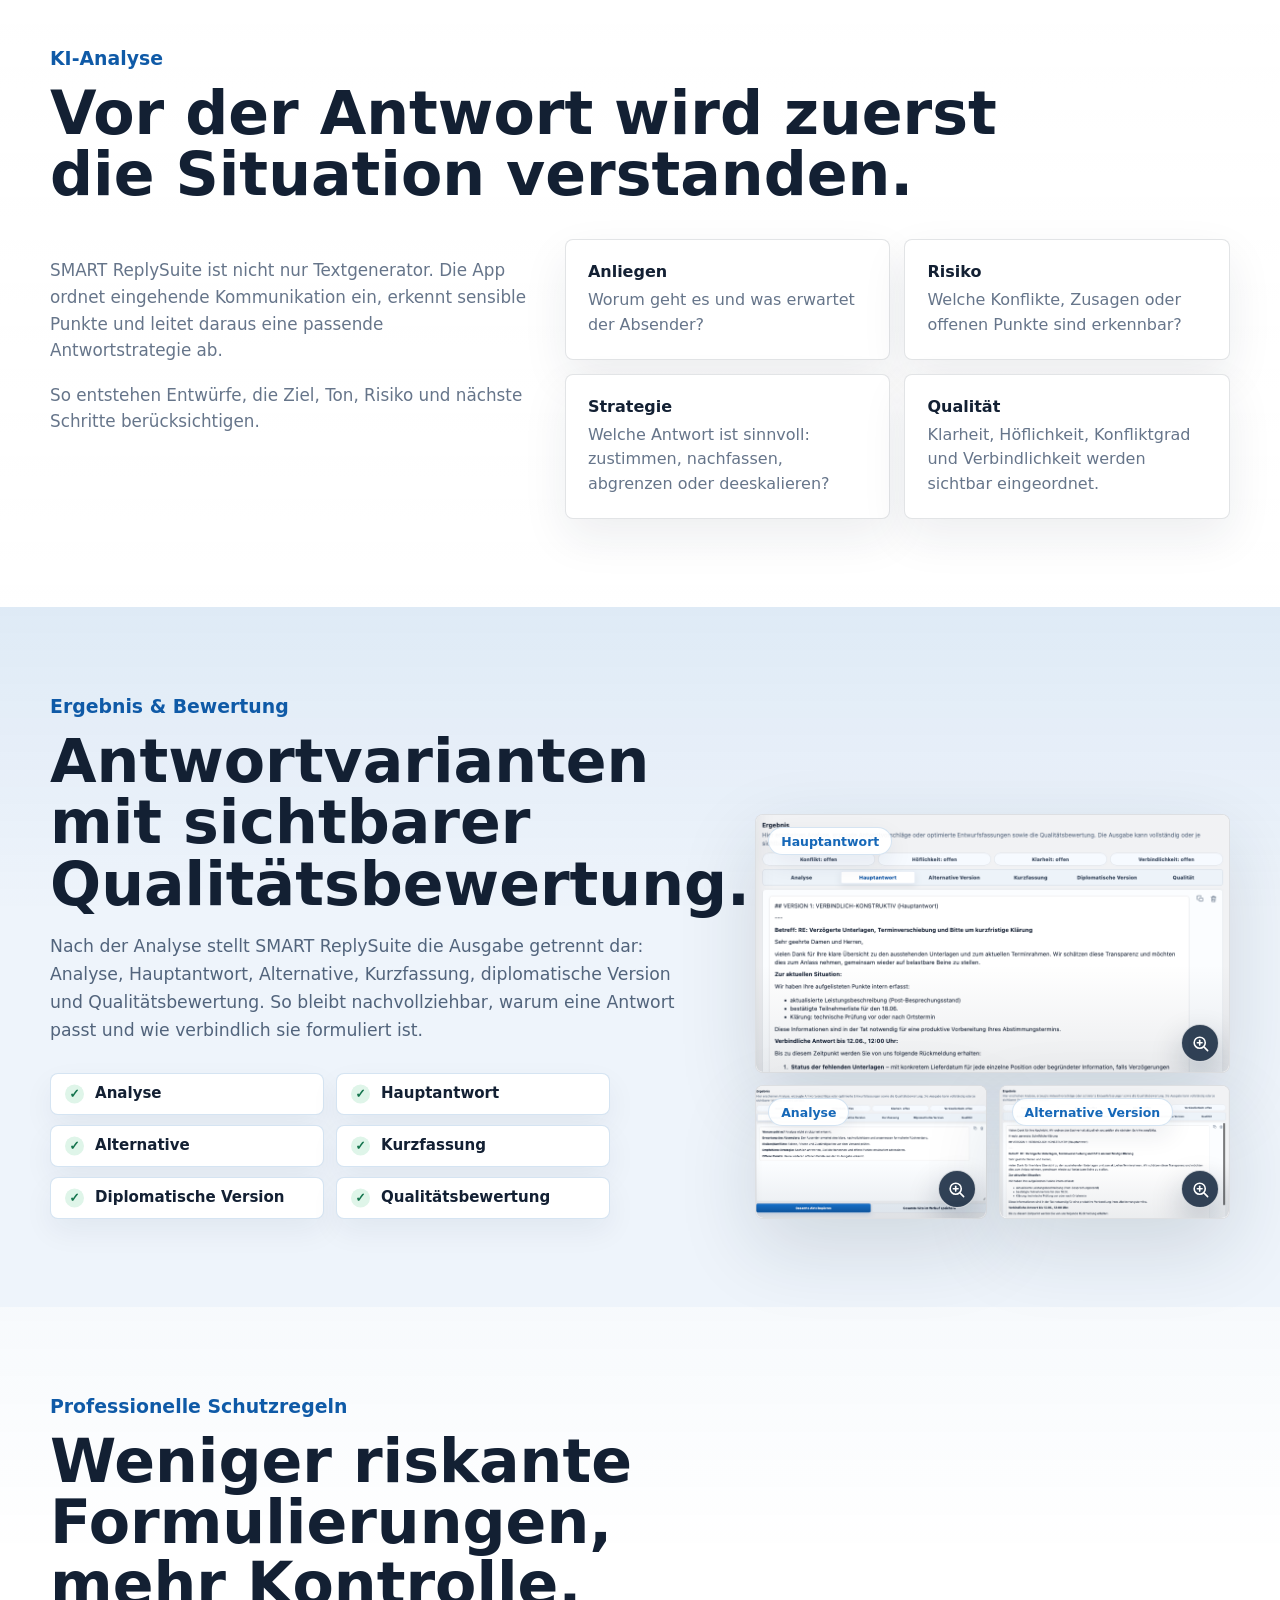
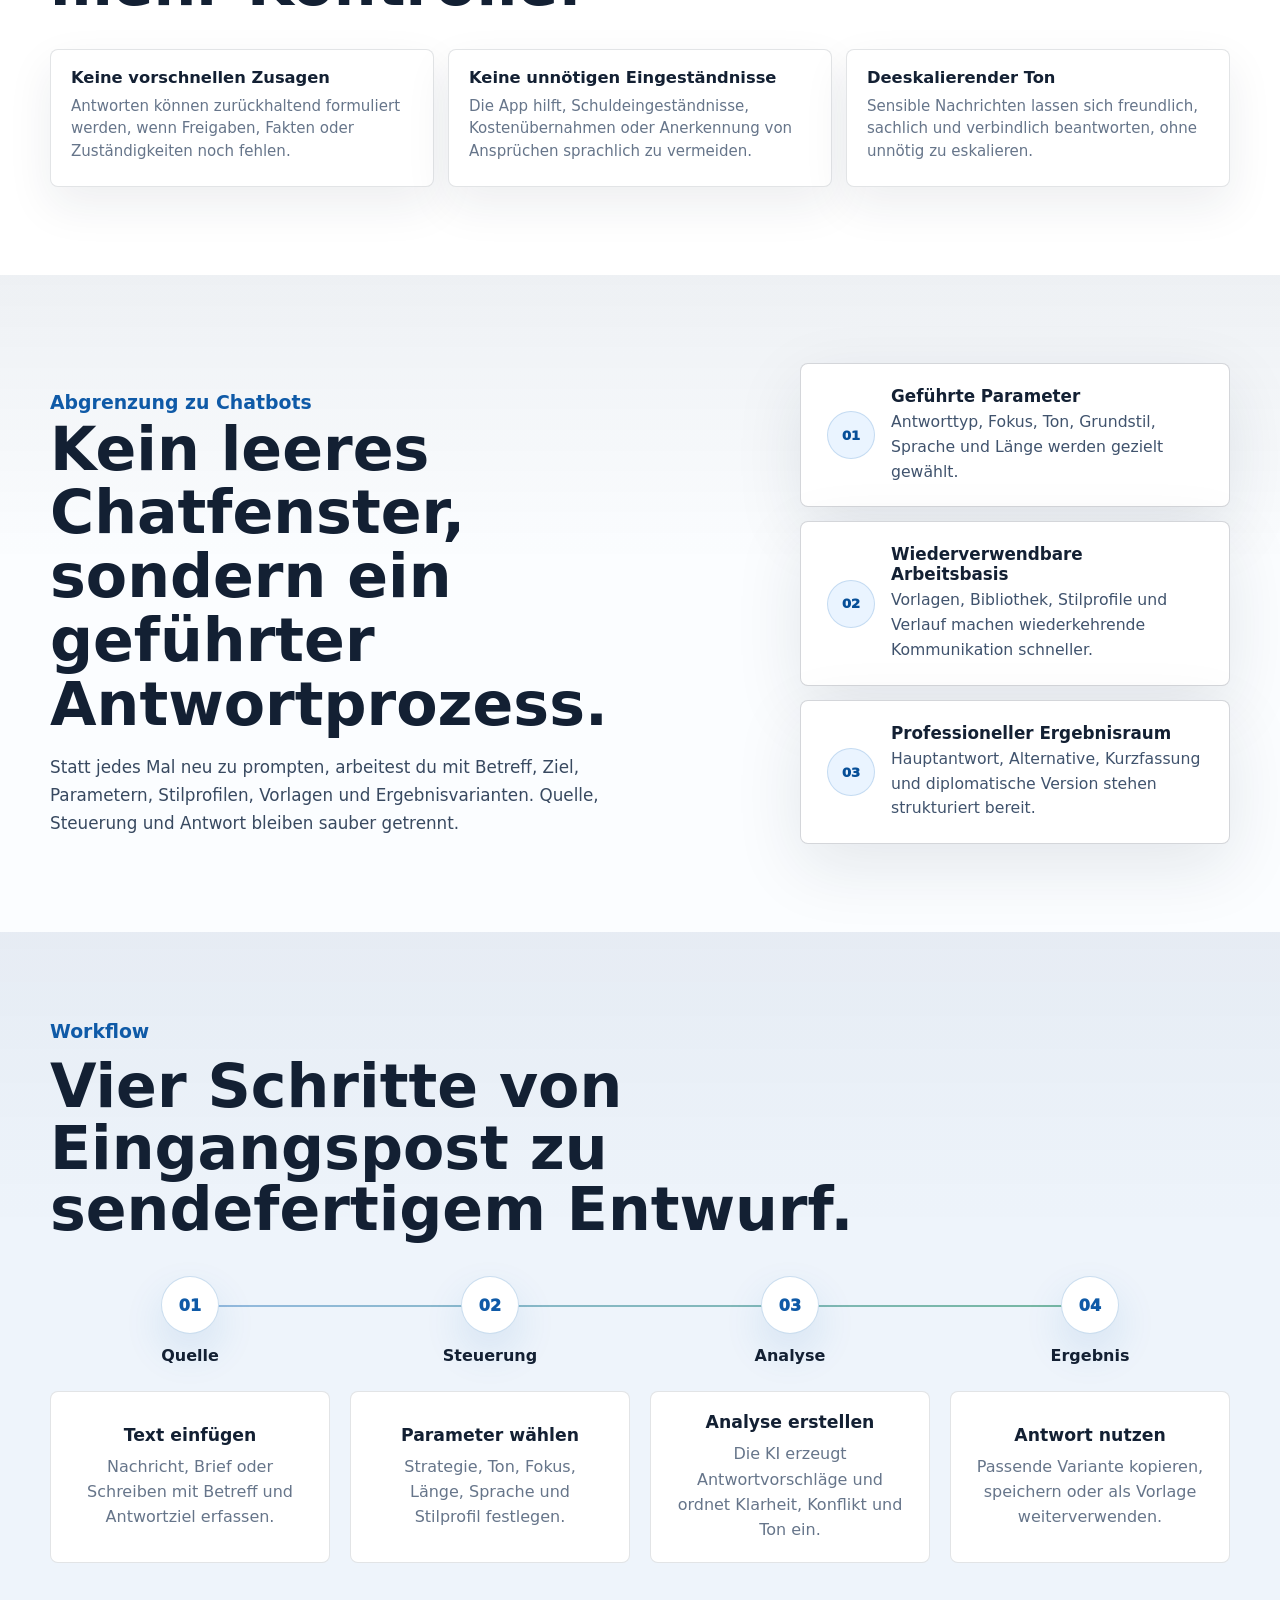
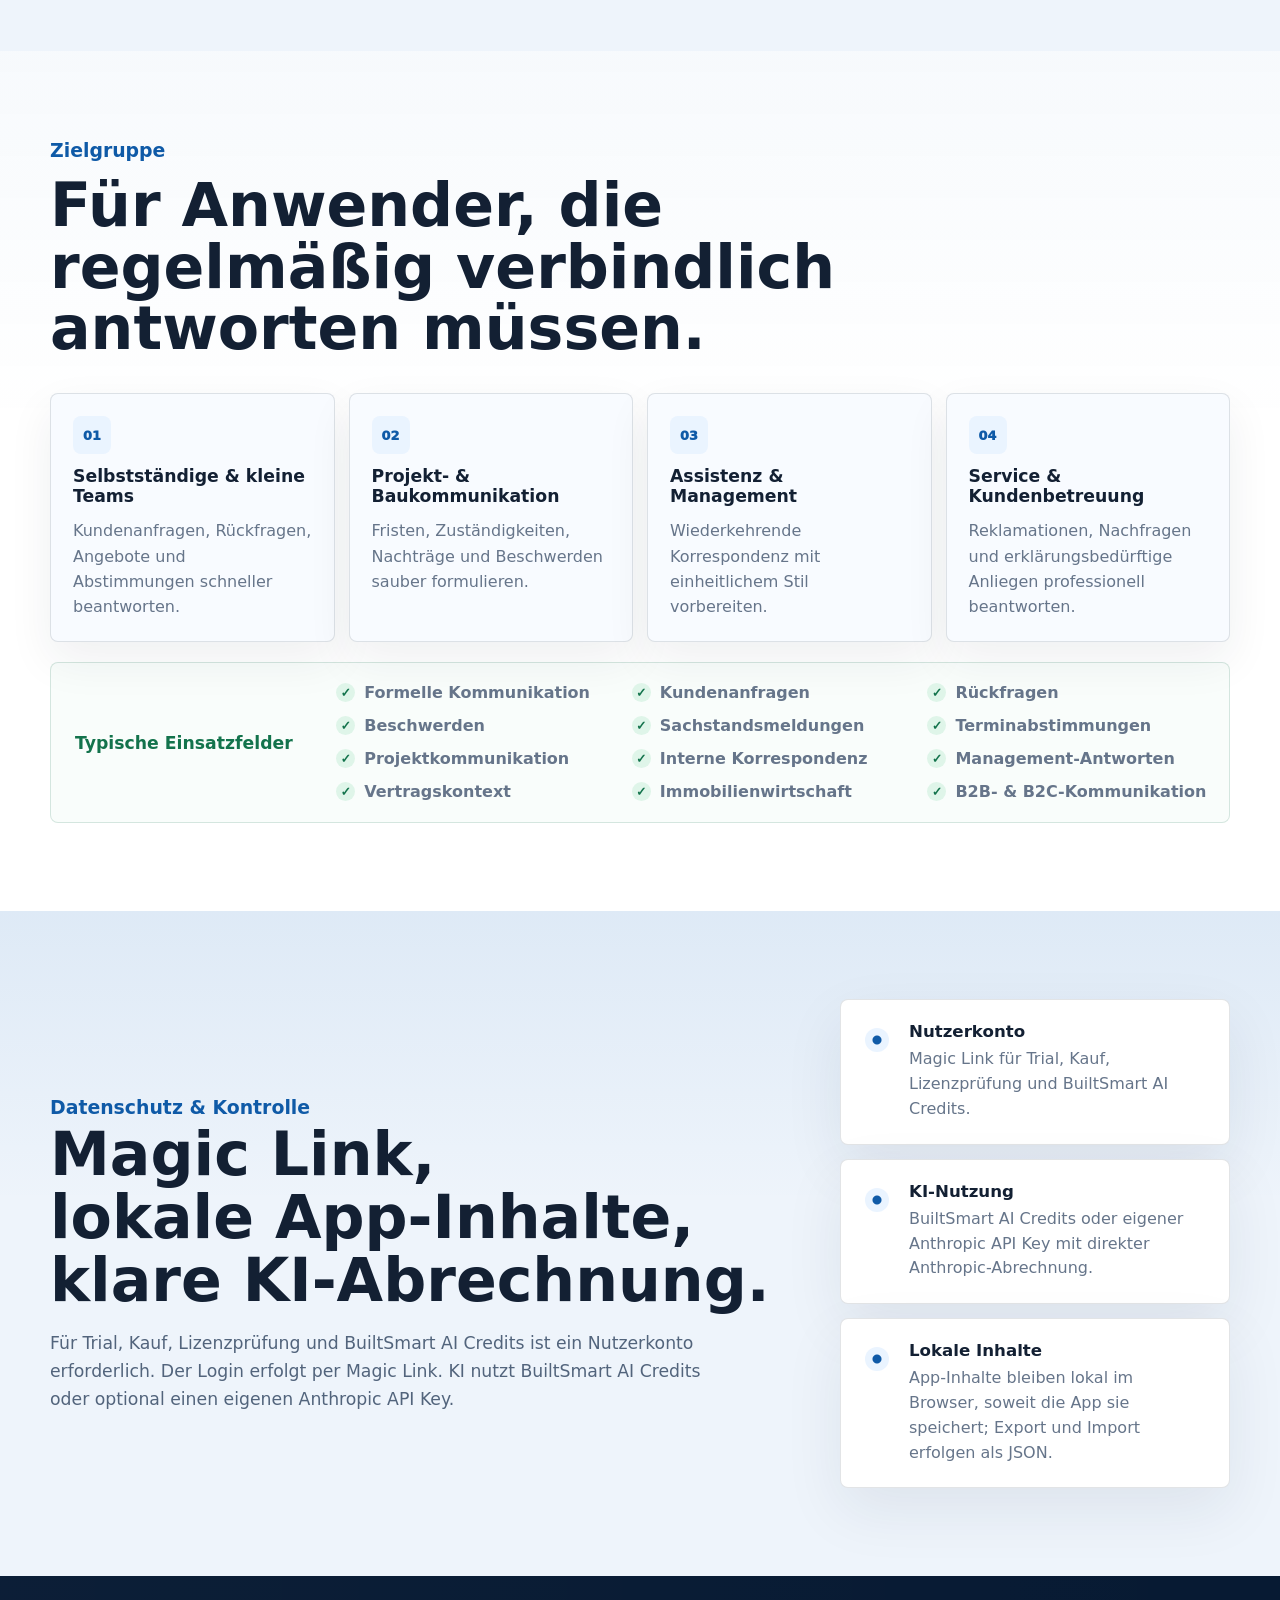
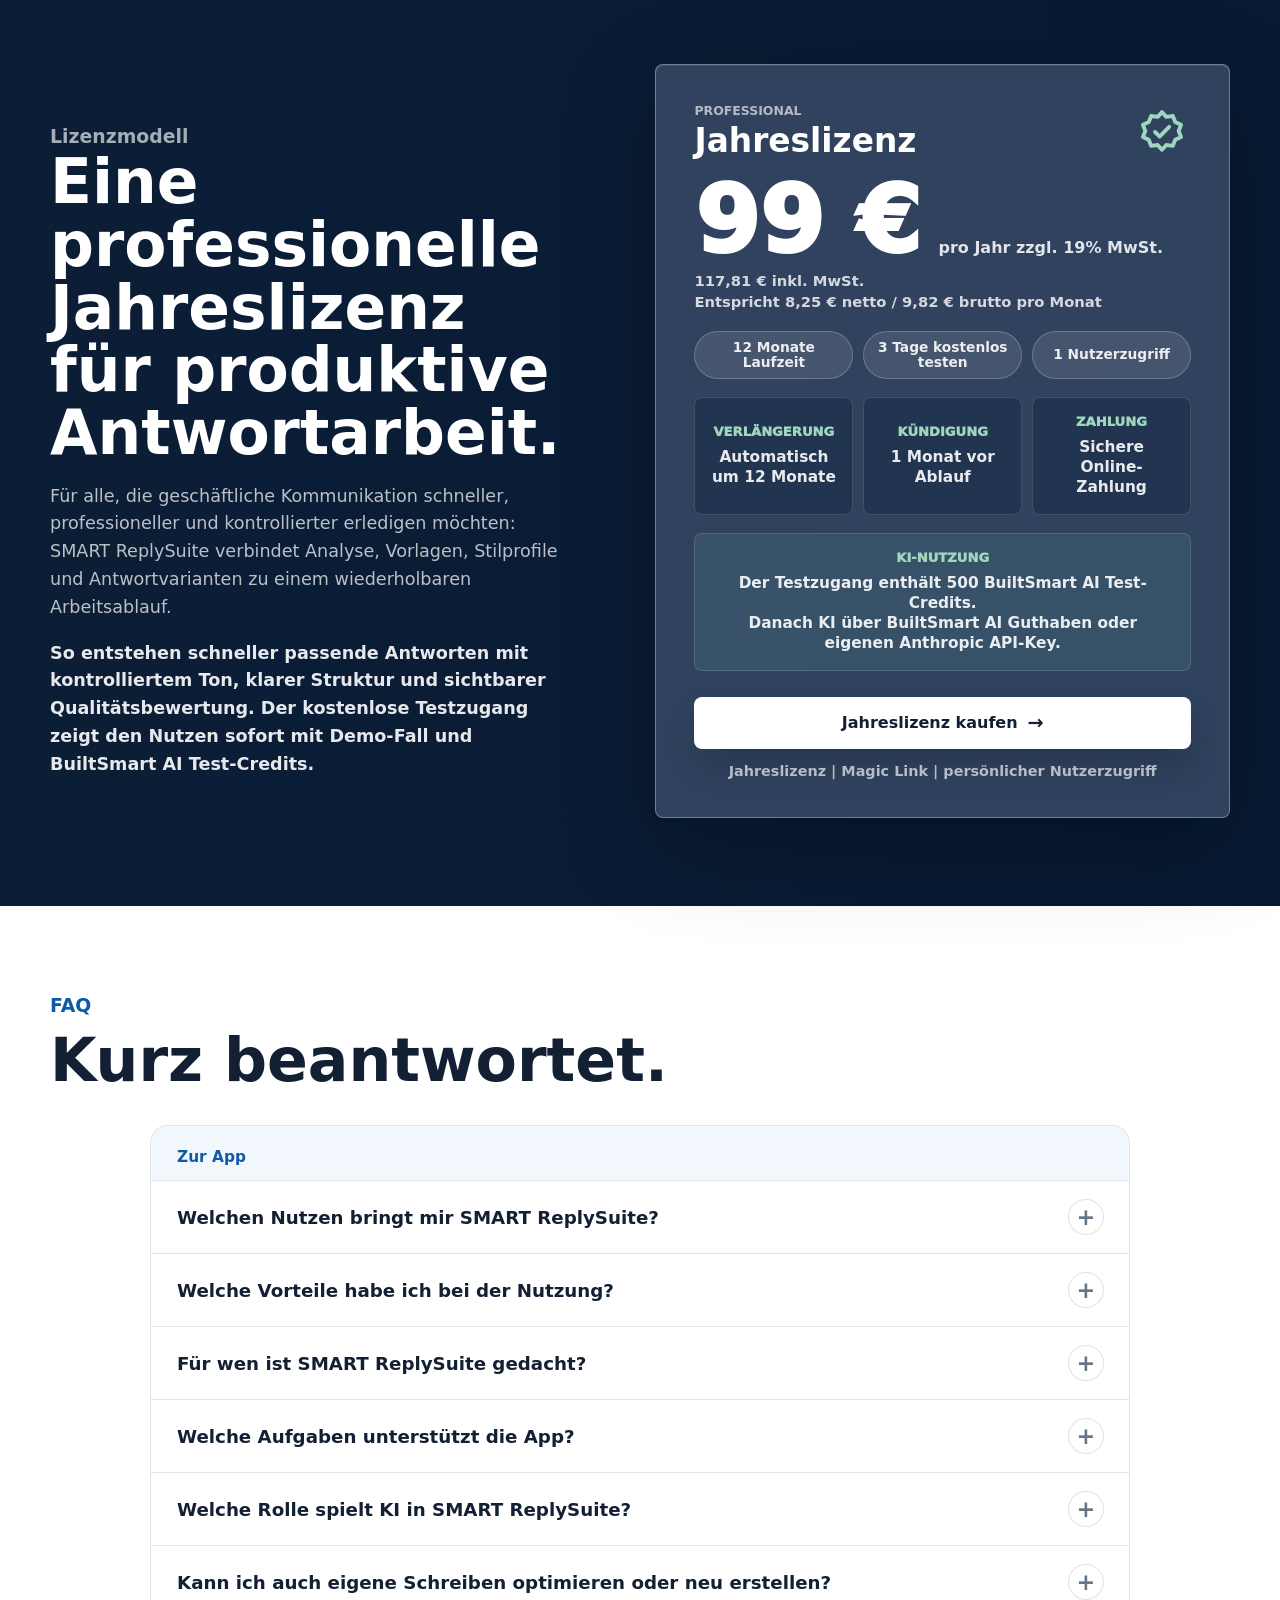
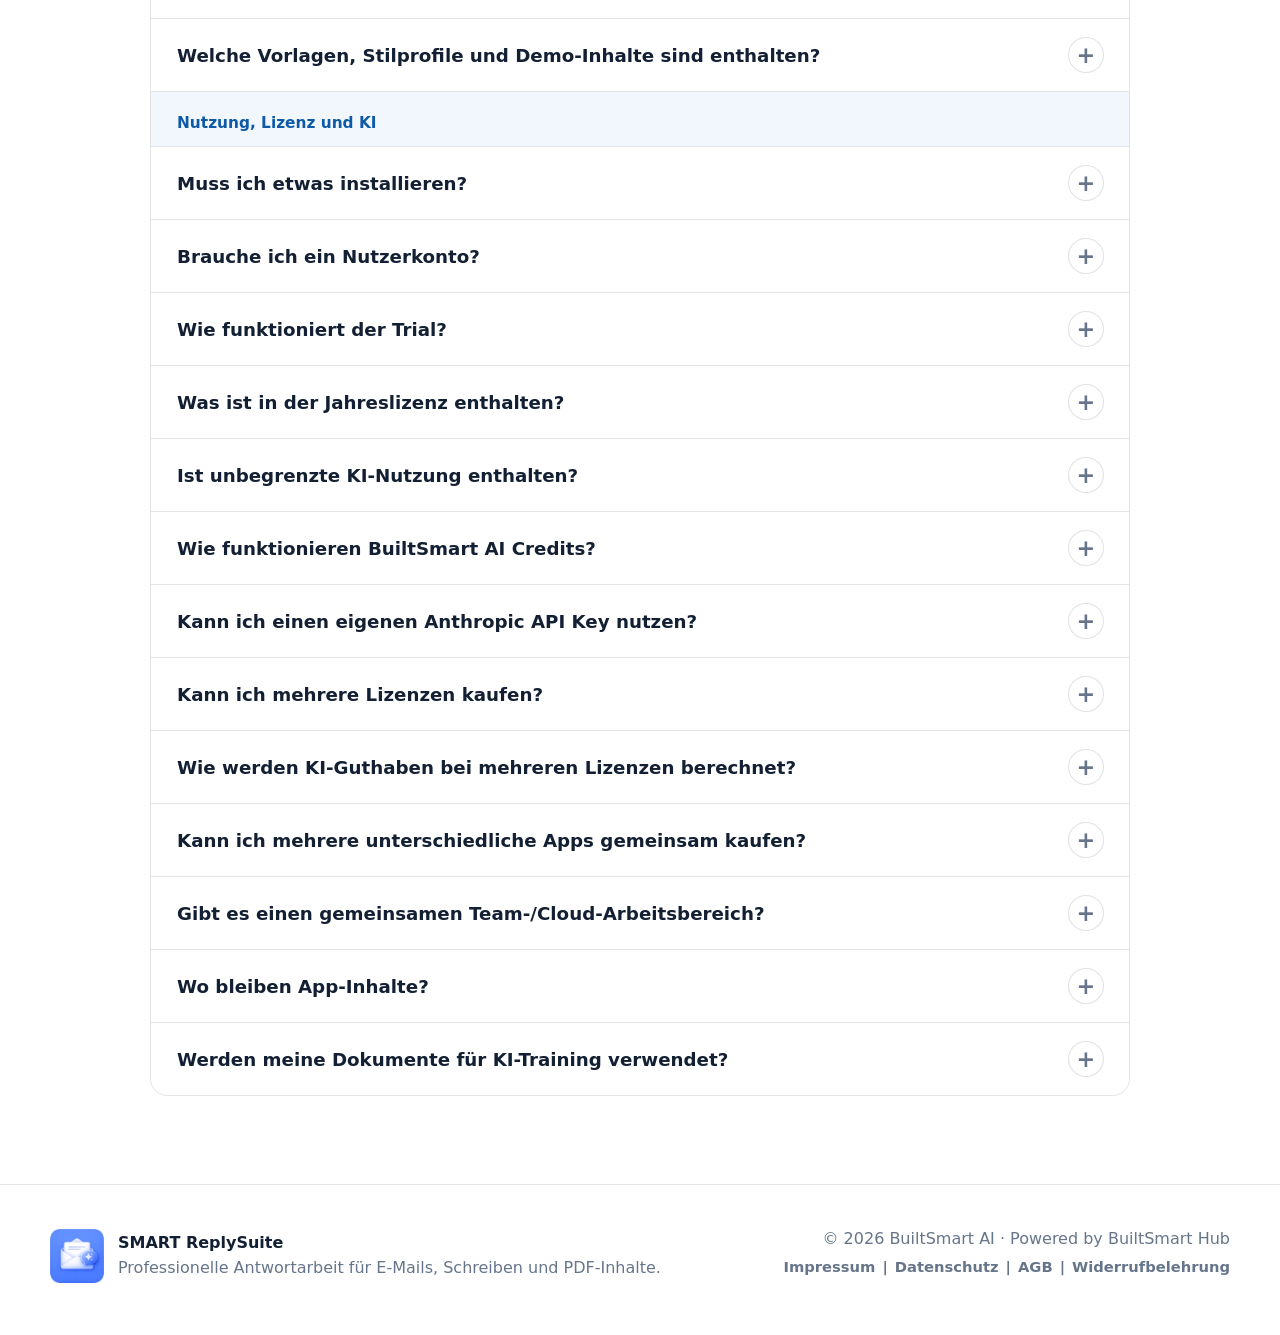
==== commit 250fbb2b: "Add writing optimization feature to landing page" ====
--- a/landing.html
+++ b/landing.html
@@ -4,7 +4,7 @@
   <meta charset="UTF-8">
   <meta name="viewport" content="width=device-width, initial-scale=1.0">
   <title>SMART ReplySuite | KI-Antworten für E-Mails, Briefe und PDFs</title>
-  <meta name="description" content="SMART ReplySuite ist eine browserbasierte App für professionelle KI-Antworten auf E-Mails, Briefe, PDFs und Geschäftskorrespondenz mit BuiltSmart AI Credits oder eigenem Anthropic API Key.">
+  <meta name="description" content="SMART ReplySuite ist eine browserbasierte App für professionelle KI-Antworten, eigene Schreiben und optimierte Entwürfe für E-Mails, Briefe, PDFs und Geschäftskorrespondenz.">
   <link rel="canonical" href="https://bm1964-25.github.io/SMART-ReplySuite-Landingpage/">
   <meta name="robots" content="index, follow">
   <meta property="og:title" content="SMART ReplySuite | KI-Antworten für E-Mails, Briefe und PDFs">
@@ -34,7 +34,7 @@
           "name": "SMART ReplySuite",
           "applicationCategory": "BusinessApplication",
           "operatingSystem": "Windows, macOS, moderne Browser",
-          "description": "SMART ReplySuite ist eine browserbasierte BuiltSmart App für professionelle KI-Antworten auf E-Mails, Briefe, PDFs und Geschäftskorrespondenz. Die App unterstützt Antwortparameter, Stilprofile, Vorlagen, PDF-/OCR-Verarbeitung, KI-Analyse, Antwortvarianten und Qualitätsbewertung.",
+            "description": "SMART ReplySuite ist eine browserbasierte BuiltSmart App für professionelle KI-Antworten und eigene Schreiben für E-Mails, Briefe, PDFs und Geschäftskorrespondenz. Die App unterstützt Antwortparameter, Stilprofile, Vorlagen, PDF-/OCR-Verarbeitung, KI-Analyse, Antwortvarianten, Textoptimierung und Qualitätsbewertung.",
           "audience": {
             "@type": "Audience",
             "audienceType": "Selbstständige, kleine Teams, Projektkommunikation, Assistenz, Management, Service und Kundenbetreuung"
@@ -43,6 +43,7 @@
             "KI-Analyse eingehender Nachrichten und Schreiben",
             "Antwortparameter für Antworttyp, Fokus, Ton, Sprache, Länge und Stilprofil",
             "Hauptantwort, Alternative, Kurzfassung und diplomatische Version",
+            "Optimierung eigener Entwürfe und Erstellung neuer Schreiben aus kurzen Vorgaben",
             "Qualitätsbewertung für Konflikt, Höflichkeit, Klarheit und Verbindlichkeit",
             "PDF-Verarbeitung und OCR-Unterstützung für gescannte Seiten",
             "Vorlagen, Bibliothek, Verlauf, Export und Import lokaler Arbeitsdaten als JSON",
@@ -94,7 +95,7 @@
               "name": "Welchen Nutzen bringt mir SMART ReplySuite?",
               "acceptedAnswer": {
                 "@type": "Answer",
-                "text": "SMART ReplySuite hilft, E-Mails, Briefe, PDFs und wiederkehrende Korrespondenz schneller, strukturierter und kontrollierter zu beantworten. Die App verbindet Analyse, Antwortparameter, Stilprofile, Vorlagen und mehrere Antwortvarianten."
+                "text": "SMART ReplySuite hilft, E-Mails, Briefe, PDFs und wiederkehrende Korrespondenz schneller, strukturierter und kontrollierter zu beantworten. Zusätzlich können eigene Entwürfe verbessert oder neue Schreiben aus kurzen Vorgaben erstellt werden. Die App verbindet Analyse, Antwortparameter, Stilprofile, Vorlagen und mehrere Antwortvarianten."
               }
             },
             {
@@ -118,7 +119,7 @@
               "name": "Welche Aufgaben unterstützt die App?",
               "acceptedAnswer": {
                 "@type": "Answer",
-                "text": "SMART ReplySuite unterstützt beim Einordnen eingehender Nachrichten, beim Auslesen von PDF-Inhalten, beim Festlegen von Antwortparametern, beim Erstellen von KI-Analysen und beim Formulieren mehrerer Antwortvarianten."
+                "text": "SMART ReplySuite unterstützt beim Einordnen eingehender Nachrichten, beim Auslesen von PDF-Inhalten, beim Festlegen von Antwortparametern, beim Erstellen von KI-Analysen, beim Formulieren mehrerer Antwortvarianten und beim Optimieren eigener Schreiben."
               }
             },
             {
@@ -127,6 +128,14 @@
               "acceptedAnswer": {
                 "@type": "Answer",
                 "text": "KI ist Bestandteil der App-Funktion. Der Testzugang enthält 500 BuiltSmart AI Test-Credits. Danach laufen KI-Anfragen über BuiltSmart AI Guthaben oder optional über einen eigenen Anthropic API-Key."
+              }
+            },
+            {
+              "@type": "Question",
+              "name": "Kann ich auch eigene Schreiben optimieren oder neu erstellen?",
+              "acceptedAnswer": {
+                "@type": "Answer",
+                "text": "Ja. Du kannst bestehende Entwürfe einfügen, kurze Vorgaben beschreiben oder ein neues Schreiben vorbereiten lassen. SMART ReplySuite hilft, Texte klarer, professioneller, diplomatischer oder verbindlicher zu formulieren."
               }
             },
             {
@@ -300,14 +309,14 @@
         <p class="eyebrow">Professionell formulieren. Klare Kommunikation. Mehr Wirkung.</p>
         <p class="hero-pill">Strukturierte KI-Antworten für E-Mails, Briefe, PDFs und Fachkorrespondenz</p>
         <h1 id="hero-title">SMART ReplySuite</h1>
-        <p class="hero-copy">Professionelle Antworten schneller erstellen, präzise steuern und stilistisch passend formulieren. SMART ReplySuite arbeitet nach Antworttyp, Fokus, Tonalität, Länge und Stilprofil.<br>Die Ausgabe ist in 5 Antwortsprachen möglich.<br>KI-Anfragen laufen über BuiltSmart AI Credits oder optional über einen eigenen Anthropic API Key.</p>
+        <p class="hero-copy">Professionelle Antworten und eigene Schreiben schneller erstellen, präzise steuern und stilistisch passend formulieren. SMART ReplySuite arbeitet nach Antworttyp, Fokus, Tonalität, Länge und Stilprofil. <br>Die Ausgabe ist in 5 Antwortsprachen möglich. <br>KI-Anfragen laufen über BuiltSmart AI Credits oder optional über einen eigenen Anthropic API Key.</p>
         <div class="hero-actions" aria-label="Hauptaktionen">
           <a class="primary-button" href="https://bm1964-25.github.io/Landing-Tafel-Kontakt/?app=SMART%20ReplySuite&return=https%3A%2F%2Fbm1964-25.github.io%2FSMART-ReplySuite-Landingpage%2F">Jahreslizenz kaufen</a>
           <a class="secondary-button" href="https://bm1964-25.github.io/Landing-Tafel-Kontakt/?app=SMART%20ReplySuite&return=https%3A%2F%2Fbm1964-25.github.io%2FSMART-ReplySuite-Landingpage%2F">3 Tage kostenlos testen</a>
         </div>
         <dl class="hero-metrics" aria-label="Produktvorteile">
           <div><dt>Antworten erstellen</dt><dd>E-Mails, Briefe, PDFs und Nachrichten strukturiert beantworten.</dd></div>
-          <div><dt>Präzise steuern</dt><dd>Antworttyp, Fokus, Ton, Sprache und Stilprofil wählen.</dd></div>
+          <div><dt>Texte optimieren</dt><dd>Eigene Entwürfe klarer, professioneller oder diplomatischer formulieren.</dd></div>
           <div><dt>Trial-Credits nutzen</dt><dd>500 BuiltSmart AI Test-Credits im 3-Tage-Testzugang.</dd></div>
         </dl>
       </div>
@@ -316,29 +325,29 @@
     <section class="section intro-section" id="benefits" aria-labelledby="benefits-title">
       <div class="section-heading">
         <p class="eyebrow dark">Nutzen</p>
-        <h2 id="benefits-title">Antworten vorbereiten,<br>Ton steuern,<br>sauber weiterarbeiten.</h2>
+        <h2 id="benefits-title">Antworten erstellen,<br>eigene Texte verbessern,<br>sauber weiterarbeiten.</h2>
       </div>
       <div class="intro-grid">
         <article>
           <span class="icon-wrap" aria-hidden="true">
             <svg viewBox="0 0 24 24"><path d="M4 6.5h16v11H4v-11Z"></path><path d="m4 7 8 6 8-6"></path></svg>
           </span>
-          <h3>Nachricht & Unterlagen einordnen</h3>
-          <p>Betreff, Nachricht, PDF-Inhalte, Ziel und eigene Hinweise werden in einem klaren Vorgang zusammengeführt.</p>
+          <h3>Antworten erstellen</h3>
+          <p>E-Mails, Briefe, PDFs und Nachrichten werden strukturiert eingeordnet und passend beantwortet.</p>
         </article>
         <article>
           <span class="icon-wrap amber" aria-hidden="true">
             <svg viewBox="0 0 24 24"><path d="M12 3 4 7v5c0 4.6 3.2 7.5 8 9 4.8-1.5 8-4.4 8-9V7l-8-4Z"></path><path d="M9 12h6"></path></svg>
           </span>
-          <h3>Antwort bewusst steuern</h3>
-          <p>Antworttyp, Fokus, Tonalität, Grundstil, Länge und Sprache werden vor der Erstellung festgelegt.</p>
+          <h3>Eigene Entwürfe optimieren</h3>
+          <p>Vorhandene Schreiben werden klarer, professioneller, diplomatischer oder verbindlicher formuliert.</p>
         </article>
         <article>
           <span class="icon-wrap green" aria-hidden="true">
             <svg viewBox="0 0 24 24"><path d="M5 12.5 9.5 17 19 7"></path></svg>
           </span>
-          <h3>Varianten nutzen</h3>
-          <p>Hauptantwort, Kurzfassung, Alternative und diplomatische Version stehen direkt zur Weiterverarbeitung bereit.</p>
+          <h3>Neue Schreiben erzeugen</h3>
+          <p>Aus kurzen Vorgaben entstehen vollständige E-Mails, Briefe oder Geschäftsschreiben.</p>
         </article>
       </div>
     </section>
@@ -358,7 +367,7 @@
     <section class="section parameter-section" id="parameters" aria-labelledby="parameters-title">
       <div class="section-heading">
         <p class="eyebrow dark">Antwortparameter</p>
-        <h2 id="parameters-title">Antworten gezielt vorbereiten statt frei prompten.</h2>
+        <h2 id="parameters-title">Antworten und Schreiben gezielt vorbereiten statt frei prompten.</h2>
       </div>
       <div class="parameter-layout">
         <div class="parameter-grid" aria-label="Antwortparameter">
@@ -380,6 +389,20 @@
             <span>Italienisch</span>
           </div>
         </aside>
+      </div>
+    </section>
+
+    <section class="section writing-section" id="writing" aria-labelledby="writing-title">
+      <div class="writing-copy">
+        <p class="eyebrow dark">Eigene Schreiben verbessern</p>
+        <h2 id="writing-title">Nicht nur antworten, sondern auch eigene Schreiben optimieren.</h2>
+        <p>Füge einen bestehenden Entwurf ein oder beschreibe kurz, welches Schreiben du brauchst. SMART ReplySuite erstellt daraus eine professionelle, direkt nutzbare Fassung mit klarer Struktur, passender Tonalität und vollständiger Formulierung.</p>
+      </div>
+      <div class="writing-list" aria-label="Möglichkeiten für eigene Schreiben">
+        <div><strong>Entwürfe verbessern</strong><span>Bestehende E-Mails, Briefe und Geschäftsschreiben sprachlich und strukturell optimieren.</span></div>
+        <div><strong>Klarer formulieren</strong><span>Texte kürzen, ordnen, diplomatischer machen oder verbindlicher ausrichten.</span></div>
+        <div><strong>Gezielt steuern</strong><span>Tonalität, Länge, Antwortsprache, Stilprofil und No-Gos bewusst berücksichtigen.</span></div>
+        <div><strong>Neu erstellen</strong><span>Aus wenigen Stichpunkten vollständige Schreiben mit Anrede, Struktur und Grußformel erzeugen.</span></div>
       </div>
     </section>
 
@@ -701,6 +724,10 @@
             <p>KI ist Bestandteil der App-Funktion. Der Testzugang enthält 500 BuiltSmart AI Test-Credits. Danach laufen KI-Anfragen über BuiltSmart AI Guthaben oder optional über einen eigenen Anthropic API-Key.</p>
           </details>
           <details>
+            <summary>Kann ich auch eigene Schreiben optimieren oder neu erstellen?</summary>
+            <p>Ja. Du kannst bestehende Entwürfe einfügen, kurze Vorgaben beschreiben oder ein neues Schreiben vorbereiten lassen. SMART ReplySuite hilft, Texte klarer, professioneller, diplomatischer oder verbindlicher zu formulieren.</p>
+          </details>
+          <details>
             <summary>Welche Vorlagen, Stilprofile und Demo-Inhalte sind enthalten?</summary>
             <p>SMART ReplySuite startet mit fünf professionellen Beispielvorlagen, fünf bearbeitbaren Stilprofilen und einem jederzeit ladbaren Demo-Fall. Vorlagen und Stilprofile können dauerhaft genutzt, angepasst und beliebig erweitert werden. Der Demo-Fall zeigt Analyse, Antwortvarianten und Qualitätsbewertung an einem realistischen Geschäftsfall.</p>
           </details>
--- a/landing-styles.css
+++ b/landing-styles.css
@@ -667,6 +667,88 @@
   color: var(--blue-dark);
   text-align: center;
   font-weight: 760;
+}
+
+.writing-section {
+  display: grid;
+  grid-template-columns: minmax(0, 0.78fr) minmax(360px, 0.72fr);
+  gap: clamp(34px, 5vw, 66px);
+  align-items: center;
+  background:
+    radial-gradient(circle at 84% 24%, rgba(223, 245, 233, 0.72), rgba(223, 245, 233, 0) 31%),
+    linear-gradient(180deg, rgba(23, 135, 90, 0.08), rgba(255, 255, 255, 0) 46%),
+    #ffffff;
+}
+
+.writing-copy {
+  max-width: 760px;
+}
+
+.writing-copy h2 {
+  max-width: 760px;
+  margin-bottom: 0;
+  color: var(--ink);
+  font-size: clamp(3rem, 4.35vw, 4.15rem);
+  line-height: 1.04;
+  letter-spacing: 0;
+}
+
+.writing-copy p:not(.eyebrow) {
+  max-width: 660px;
+  margin: 20px 0 0;
+  color: var(--muted);
+  font-size: 1.08rem;
+  line-height: 1.64;
+}
+
+.writing-list {
+  display: grid;
+  gap: 12px;
+}
+
+.writing-list div {
+  position: relative;
+  display: grid;
+  gap: 5px;
+  min-height: 88px;
+  align-content: center;
+  padding: 18px 20px 18px 58px;
+  border: 1px solid rgba(23, 135, 90, 0.16);
+  border-radius: var(--radius);
+  background: rgba(255, 255, 255, 0.86);
+  box-shadow: 0 18px 44px rgba(24, 39, 60, 0.07);
+}
+
+.writing-list div::before {
+  content: "✓";
+  position: absolute;
+  left: 20px;
+  top: 22px;
+  width: 22px;
+  height: 22px;
+  display: grid;
+  place-items: center;
+  border-radius: 50%;
+  background: #dff5e9;
+  color: #13734c;
+  font-size: 0.82rem;
+  line-height: 1;
+  font-weight: 920;
+}
+
+.writing-list strong,
+.writing-list span {
+  display: block;
+}
+
+.writing-list strong {
+  color: var(--ink);
+  font-size: 1rem;
+}
+
+.writing-list span {
+  color: var(--muted);
+  line-height: 1.48;
 }
 
 .starter-section {
@@ -1785,6 +1867,7 @@
   .analysis-grid,
   .parameter-layout,
   .parameter-grid,
+  .writing-section,
   .comparison-section,
   .comparison-list,
   .safeguard-grid,
@@ -1889,6 +1972,7 @@
 
   .section h2,
   .product-copy h2,
+  .writing-copy h2,
   .analysis-copy h2,
   .comparison-copy h2,
   .security-copy h2,
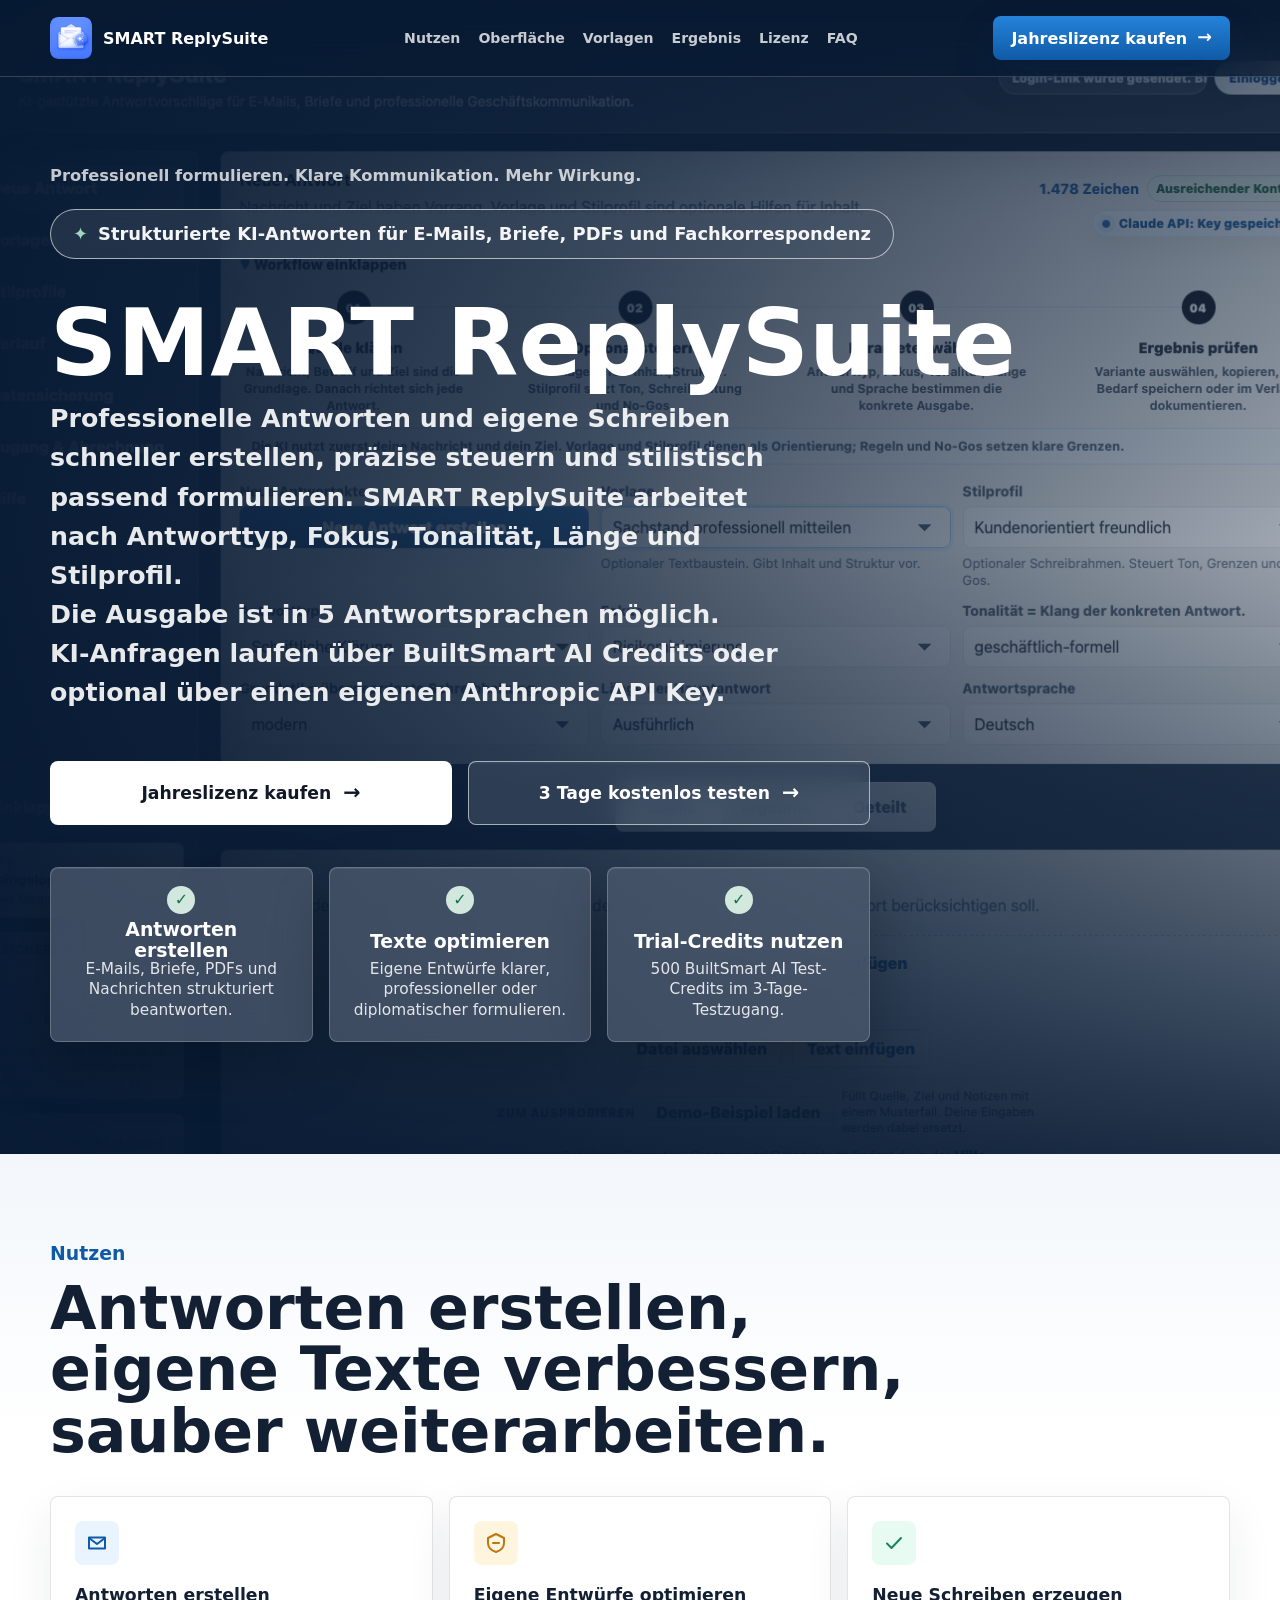
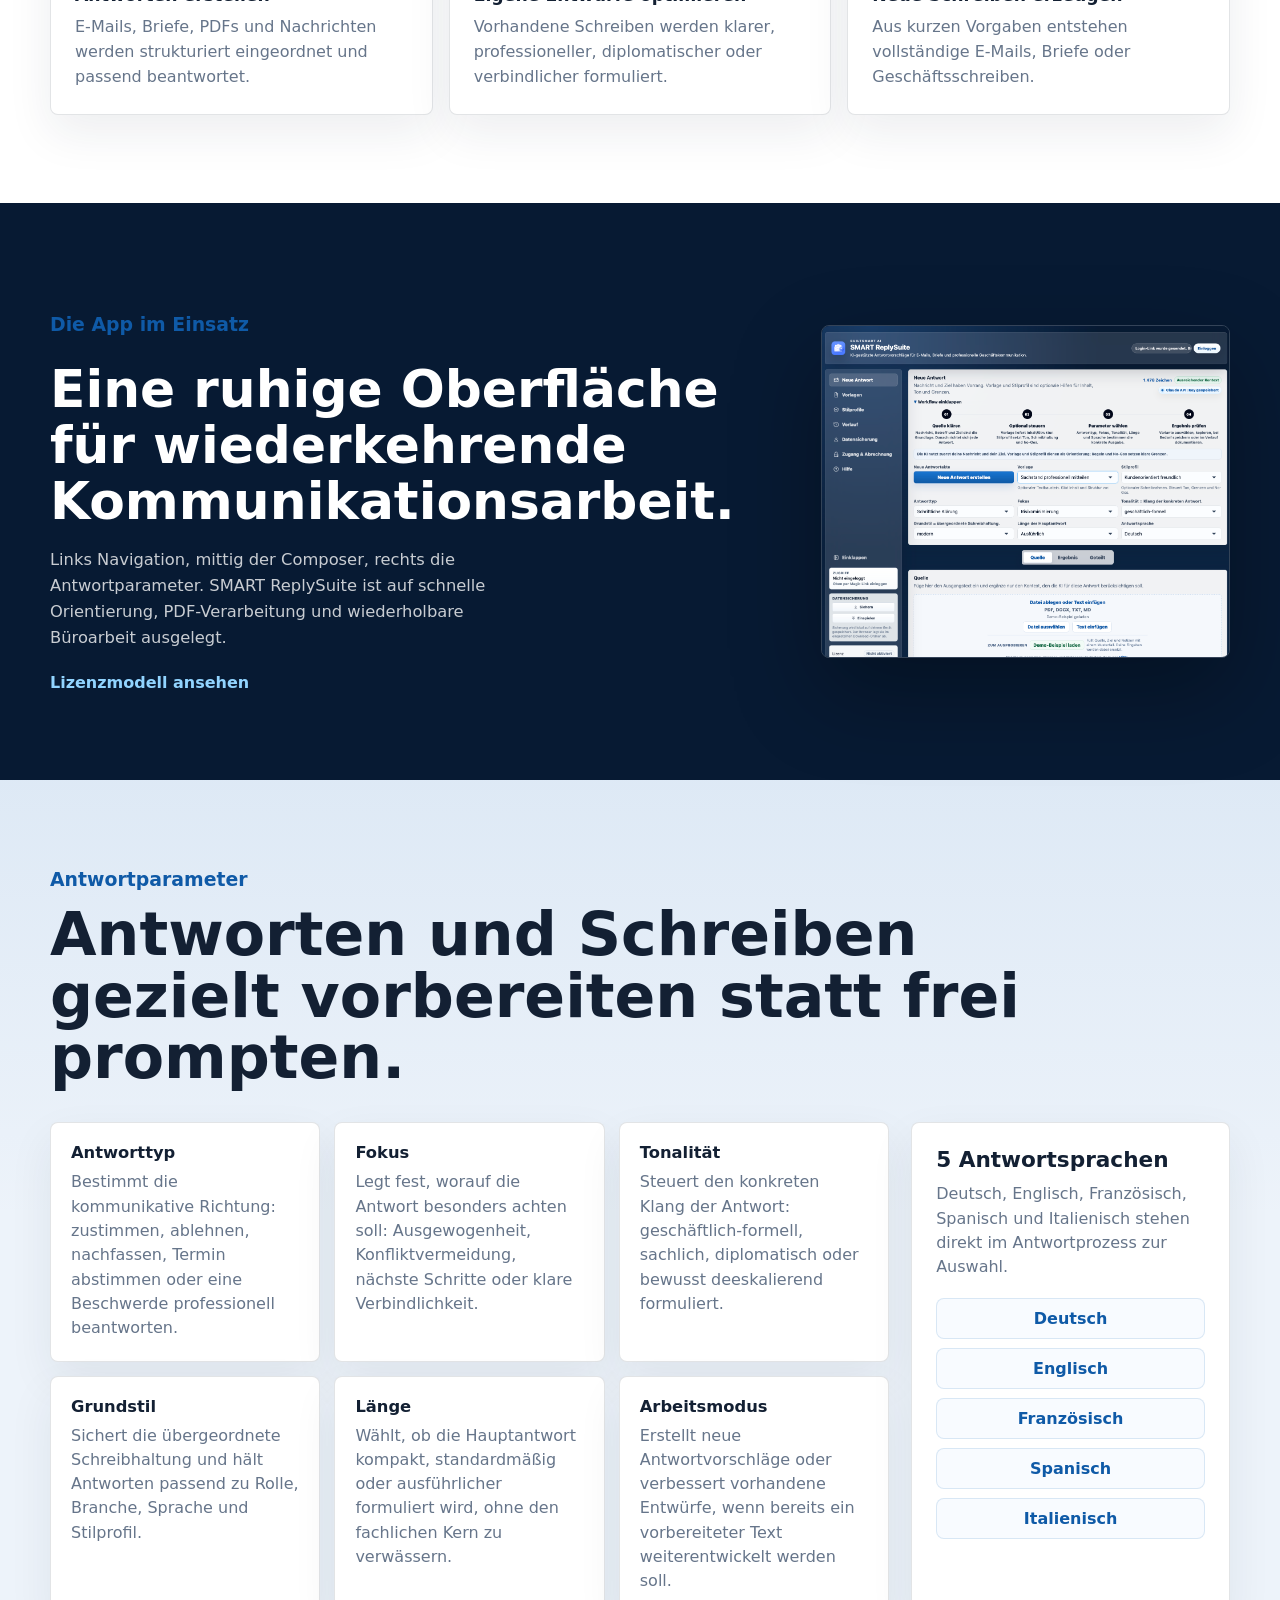
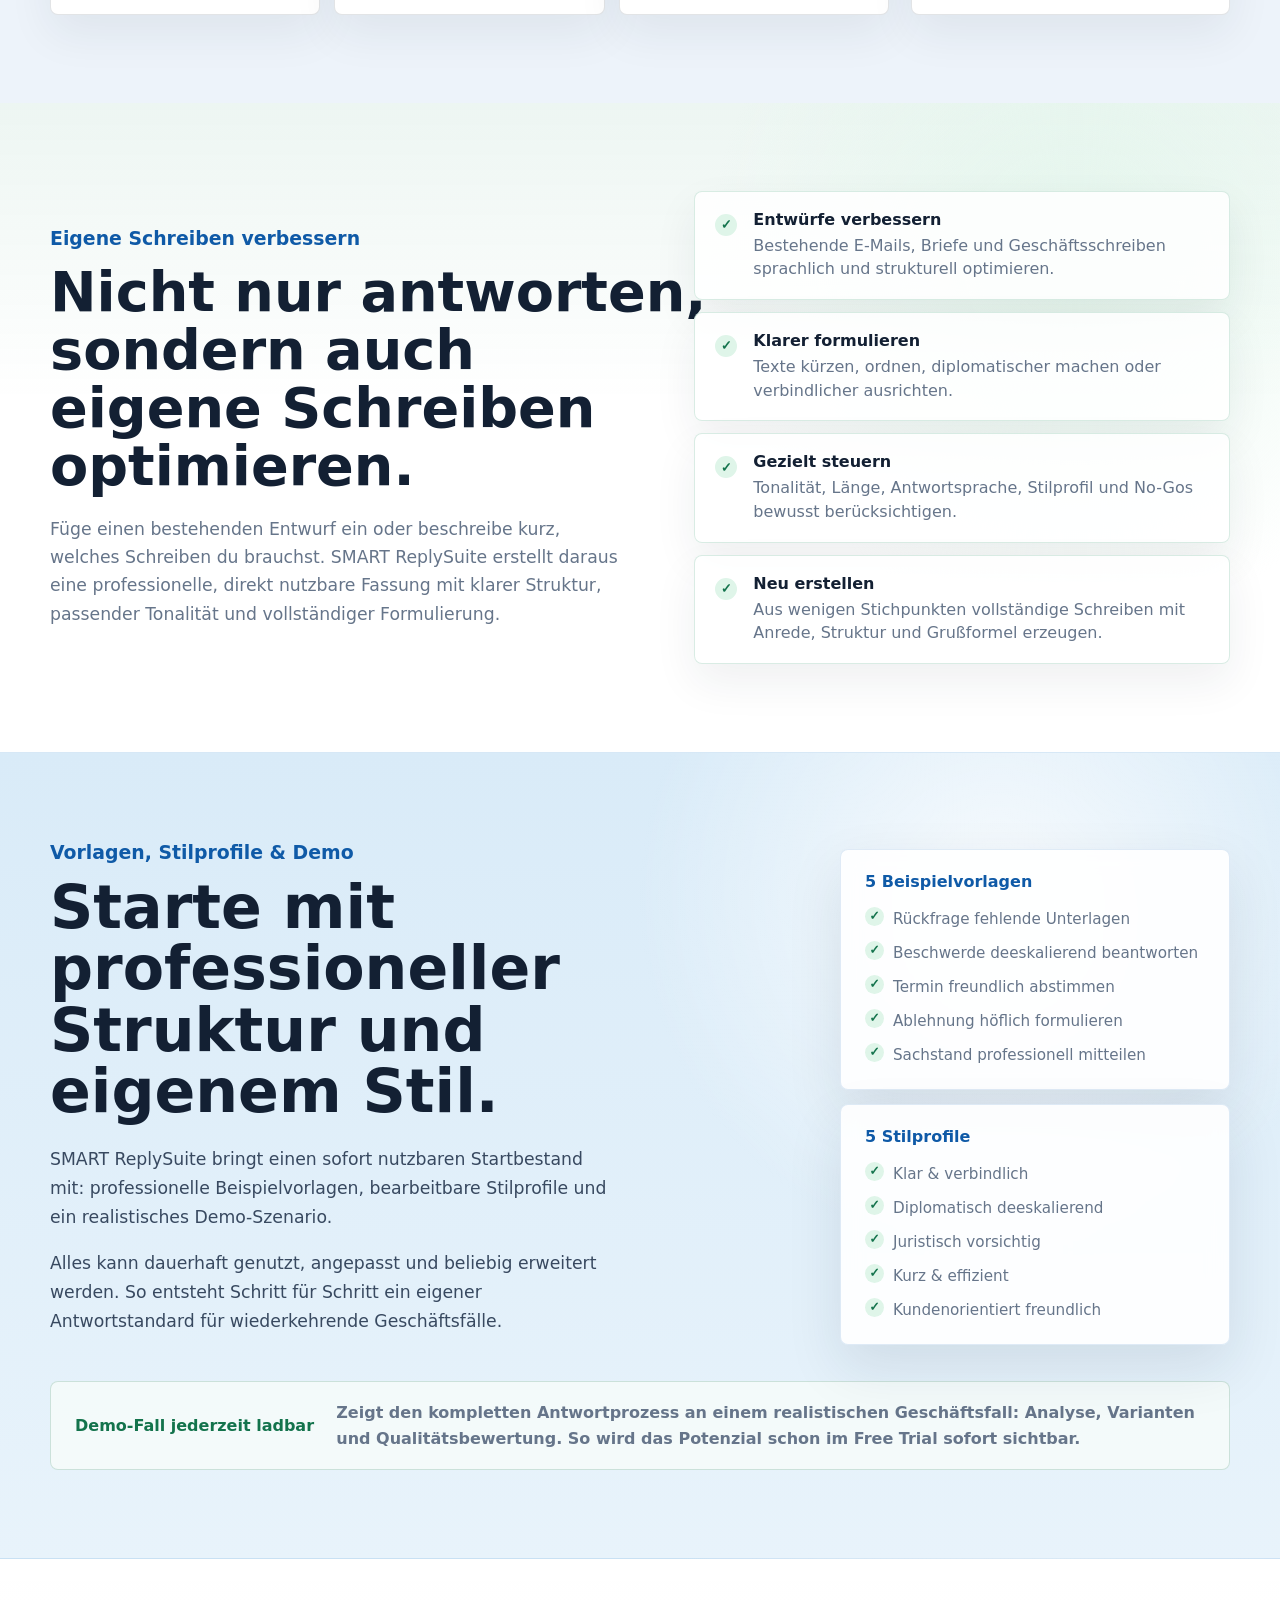
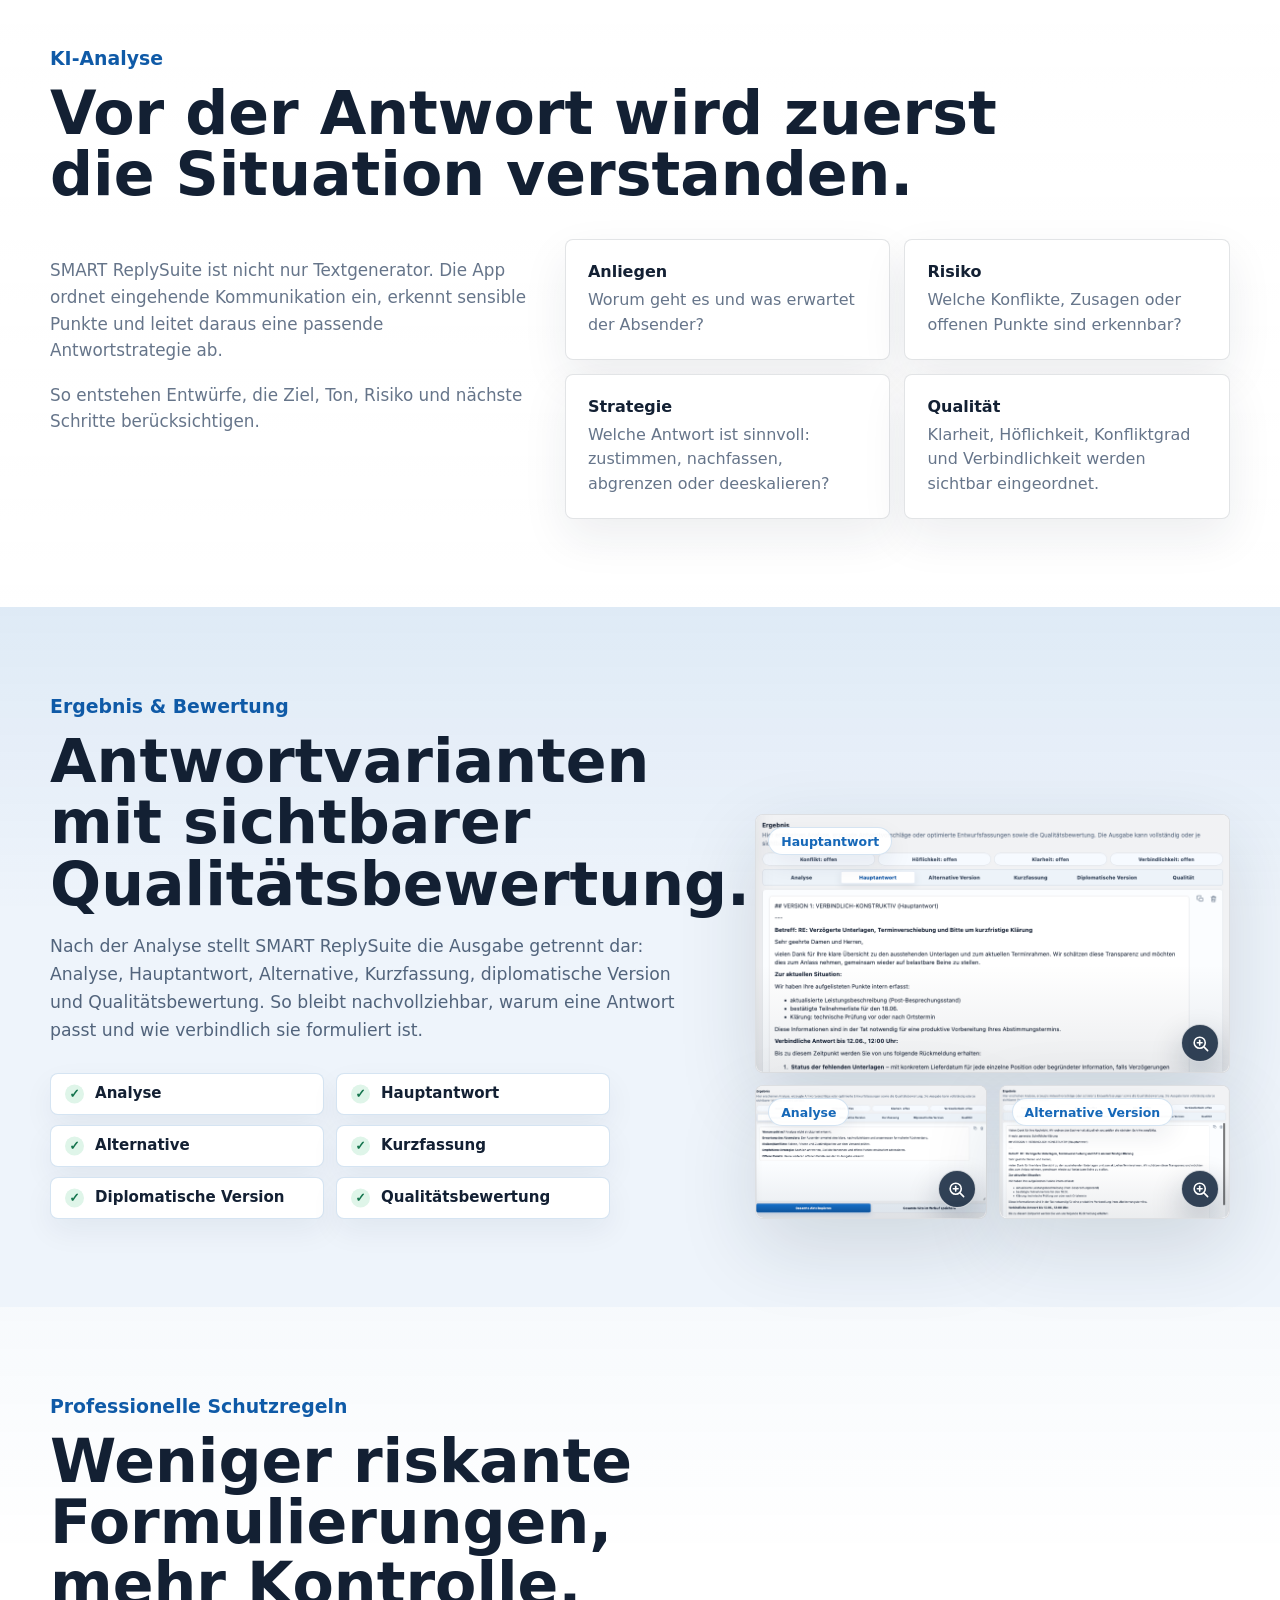
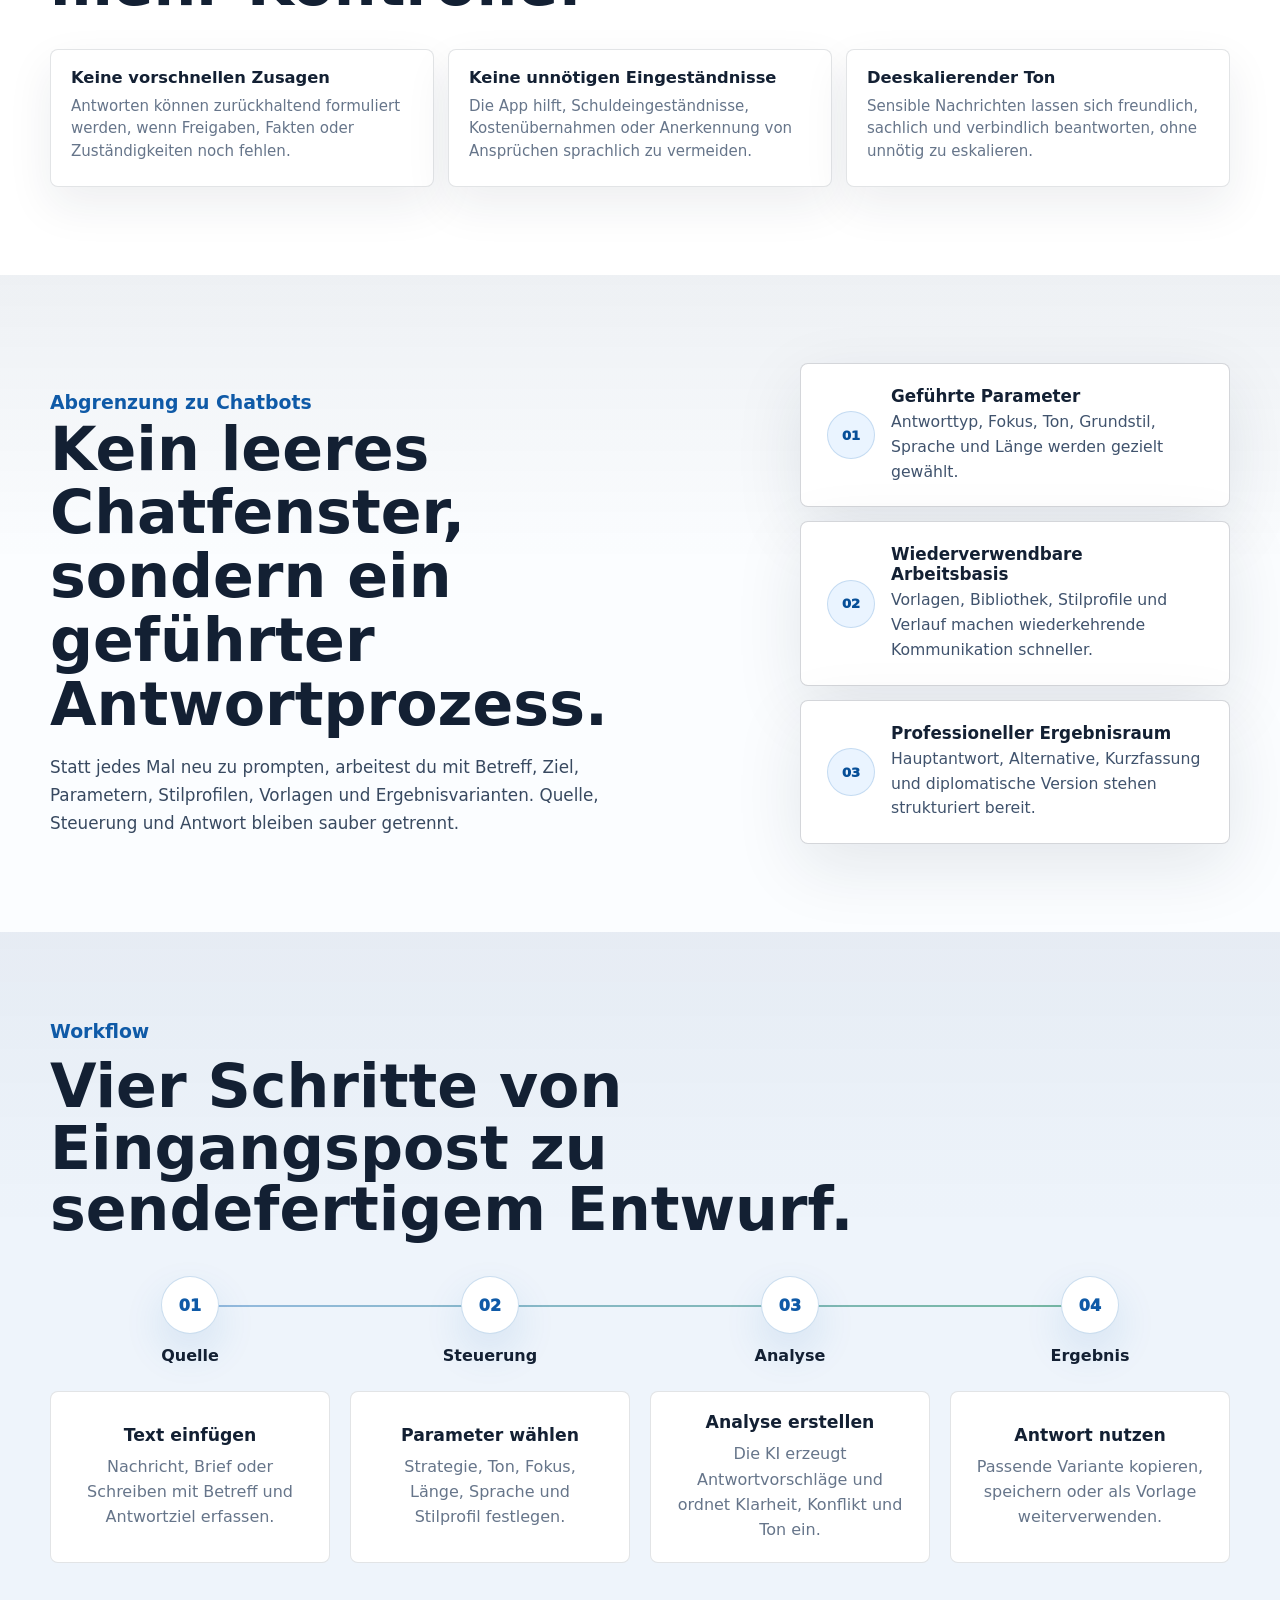
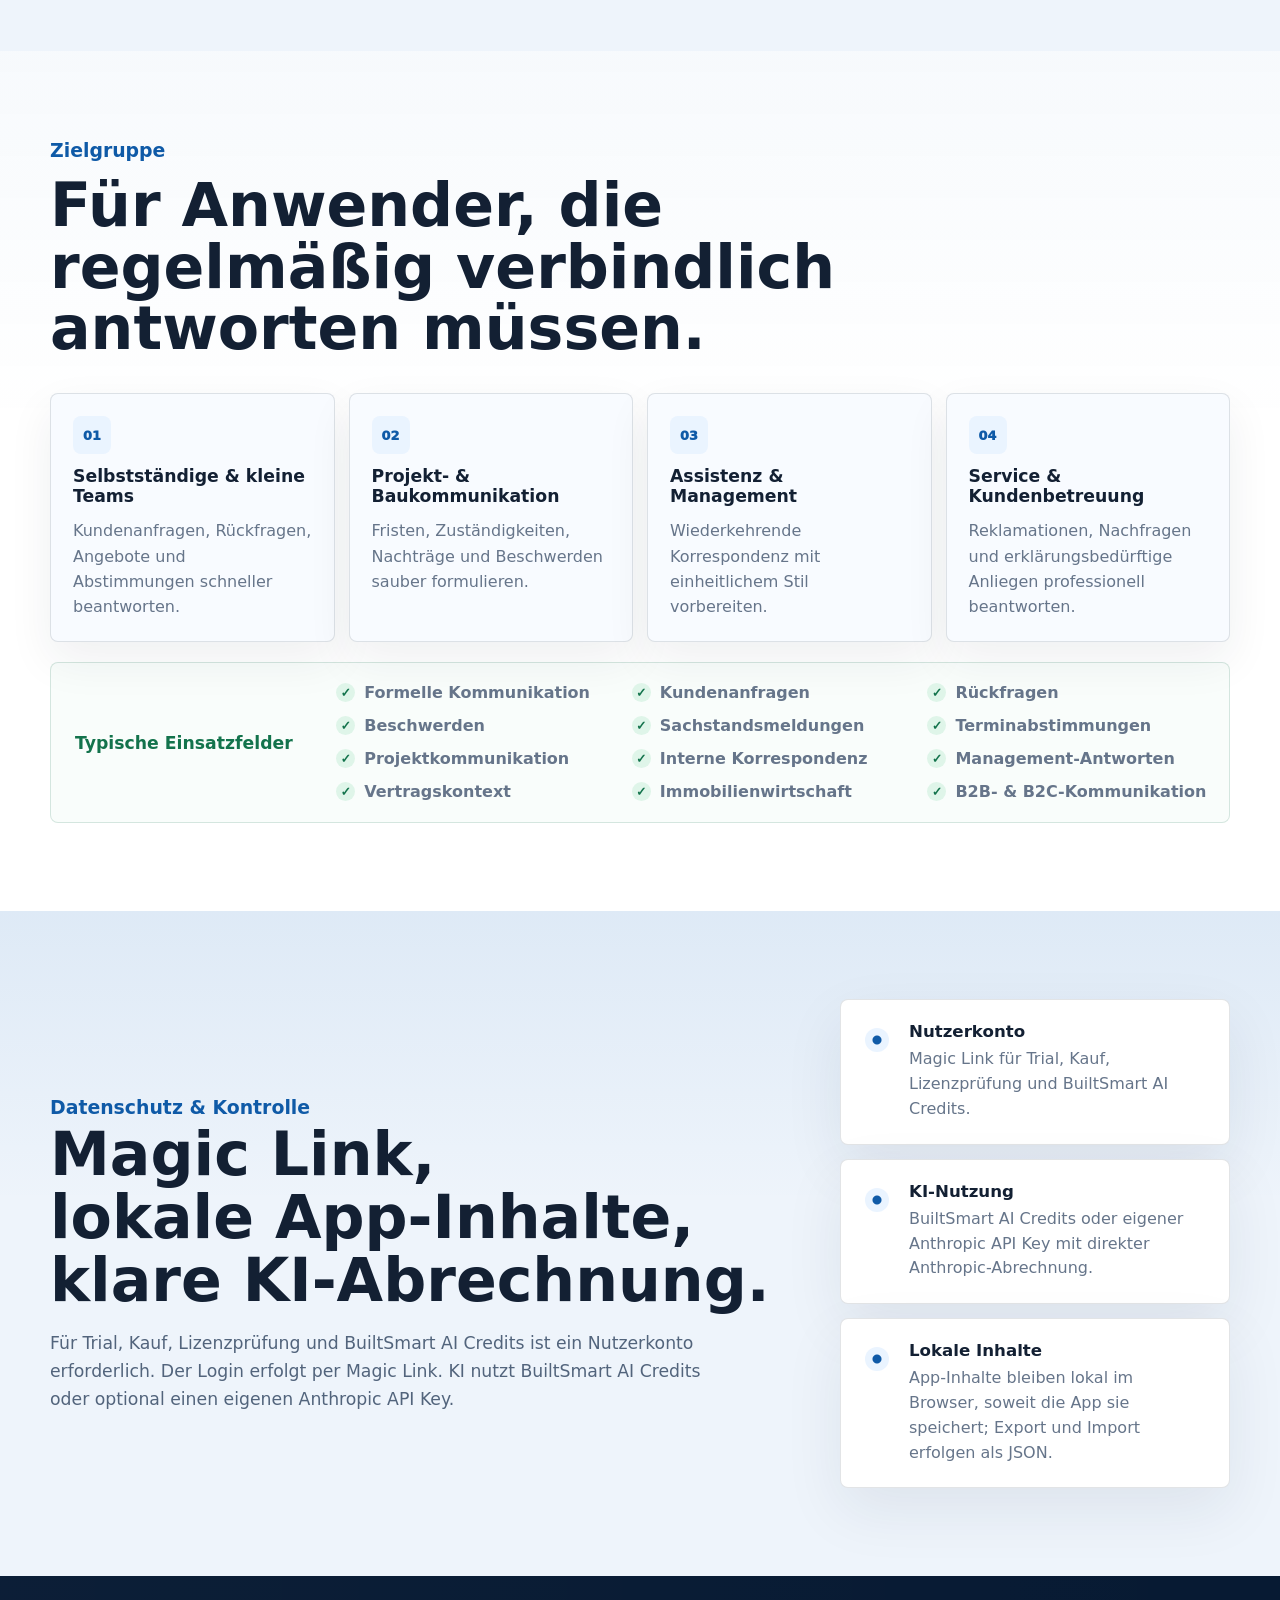
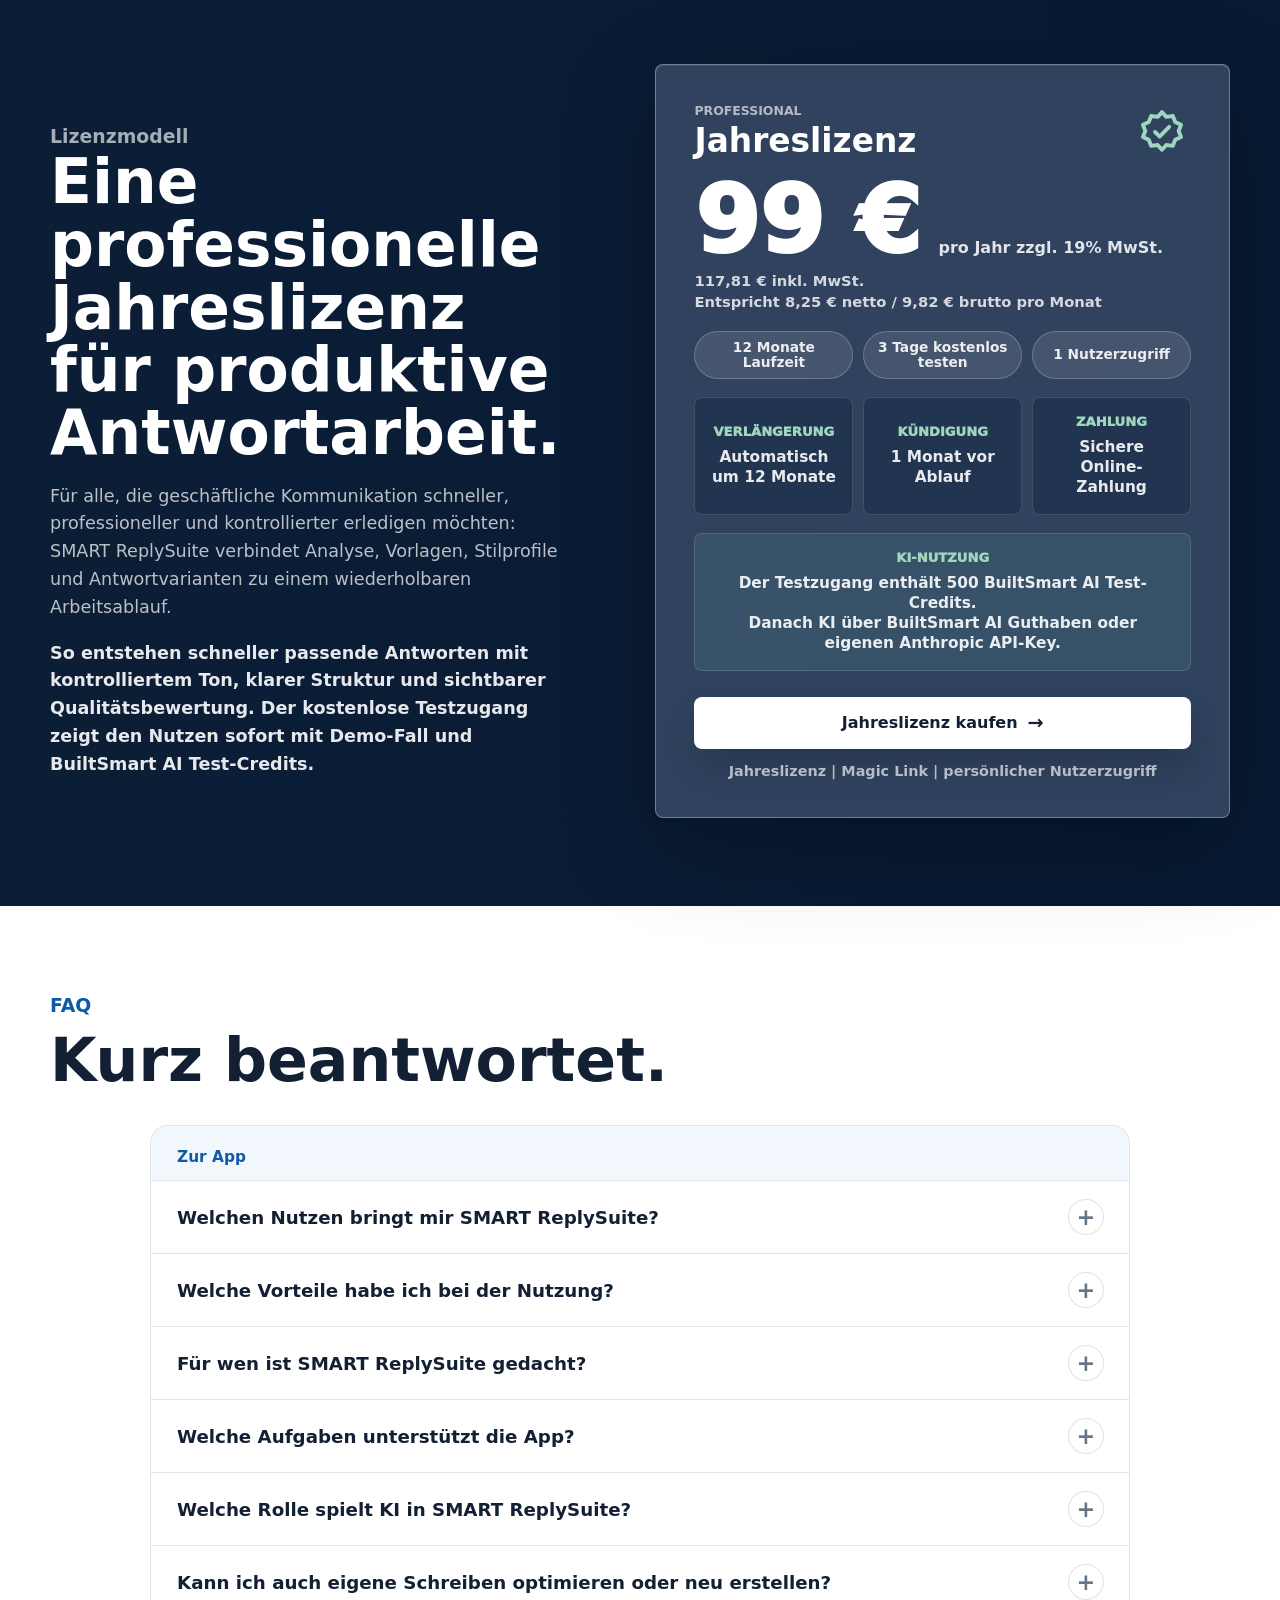
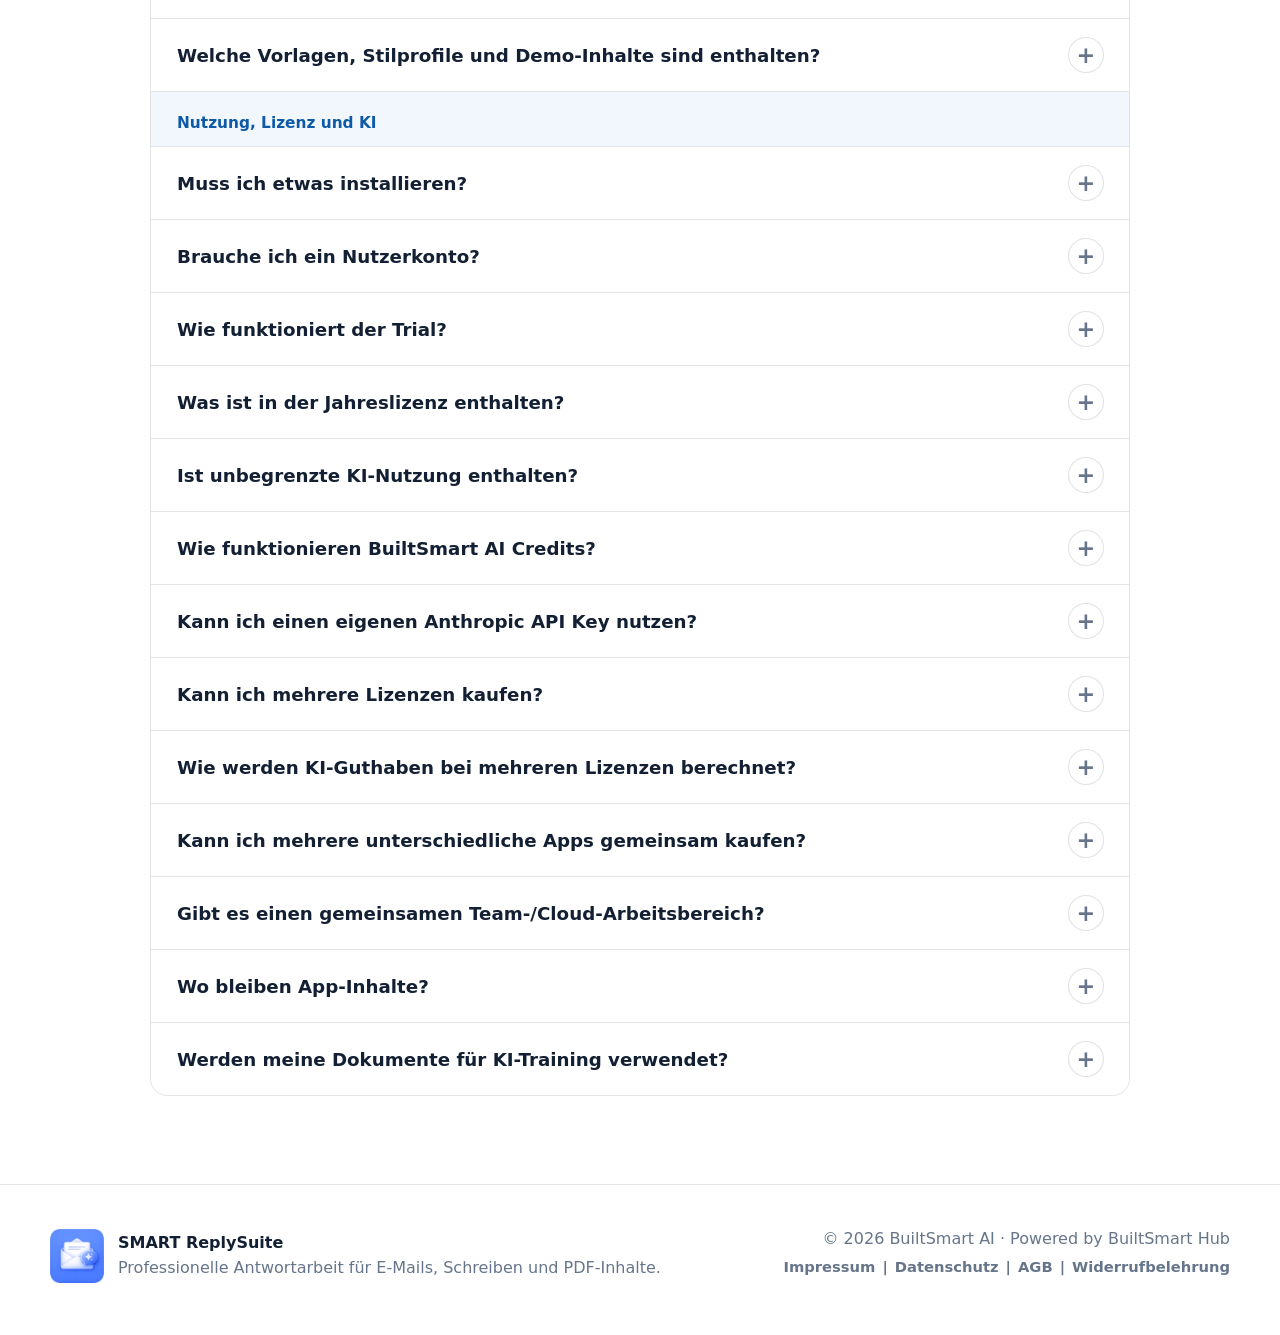
==== commit 5e6483d7: "Adjust writing feature headline break" ====
--- a/landing.html
+++ b/landing.html
@@ -395,7 +395,7 @@
     <section class="section writing-section" id="writing" aria-labelledby="writing-title">
       <div class="writing-copy">
         <p class="eyebrow dark">Eigene Schreiben verbessern</p>
-        <h2 id="writing-title">Nicht nur antworten, sondern auch eigene Schreiben optimieren.</h2>
+        <h2 id="writing-title"><span class="no-break">Nicht nur antworten,</span><br>sondern auch eigene Schreiben optimieren.</h2>
         <p>Füge einen bestehenden Entwurf ein oder beschreibe kurz, welches Schreiben du brauchst. SMART ReplySuite erstellt daraus eine professionelle, direkt nutzbare Fassung mit klarer Struktur, passender Tonalität und vollständiger Formulierung.</p>
       </div>
       <div class="writing-list" aria-label="Möglichkeiten für eigene Schreiben">
